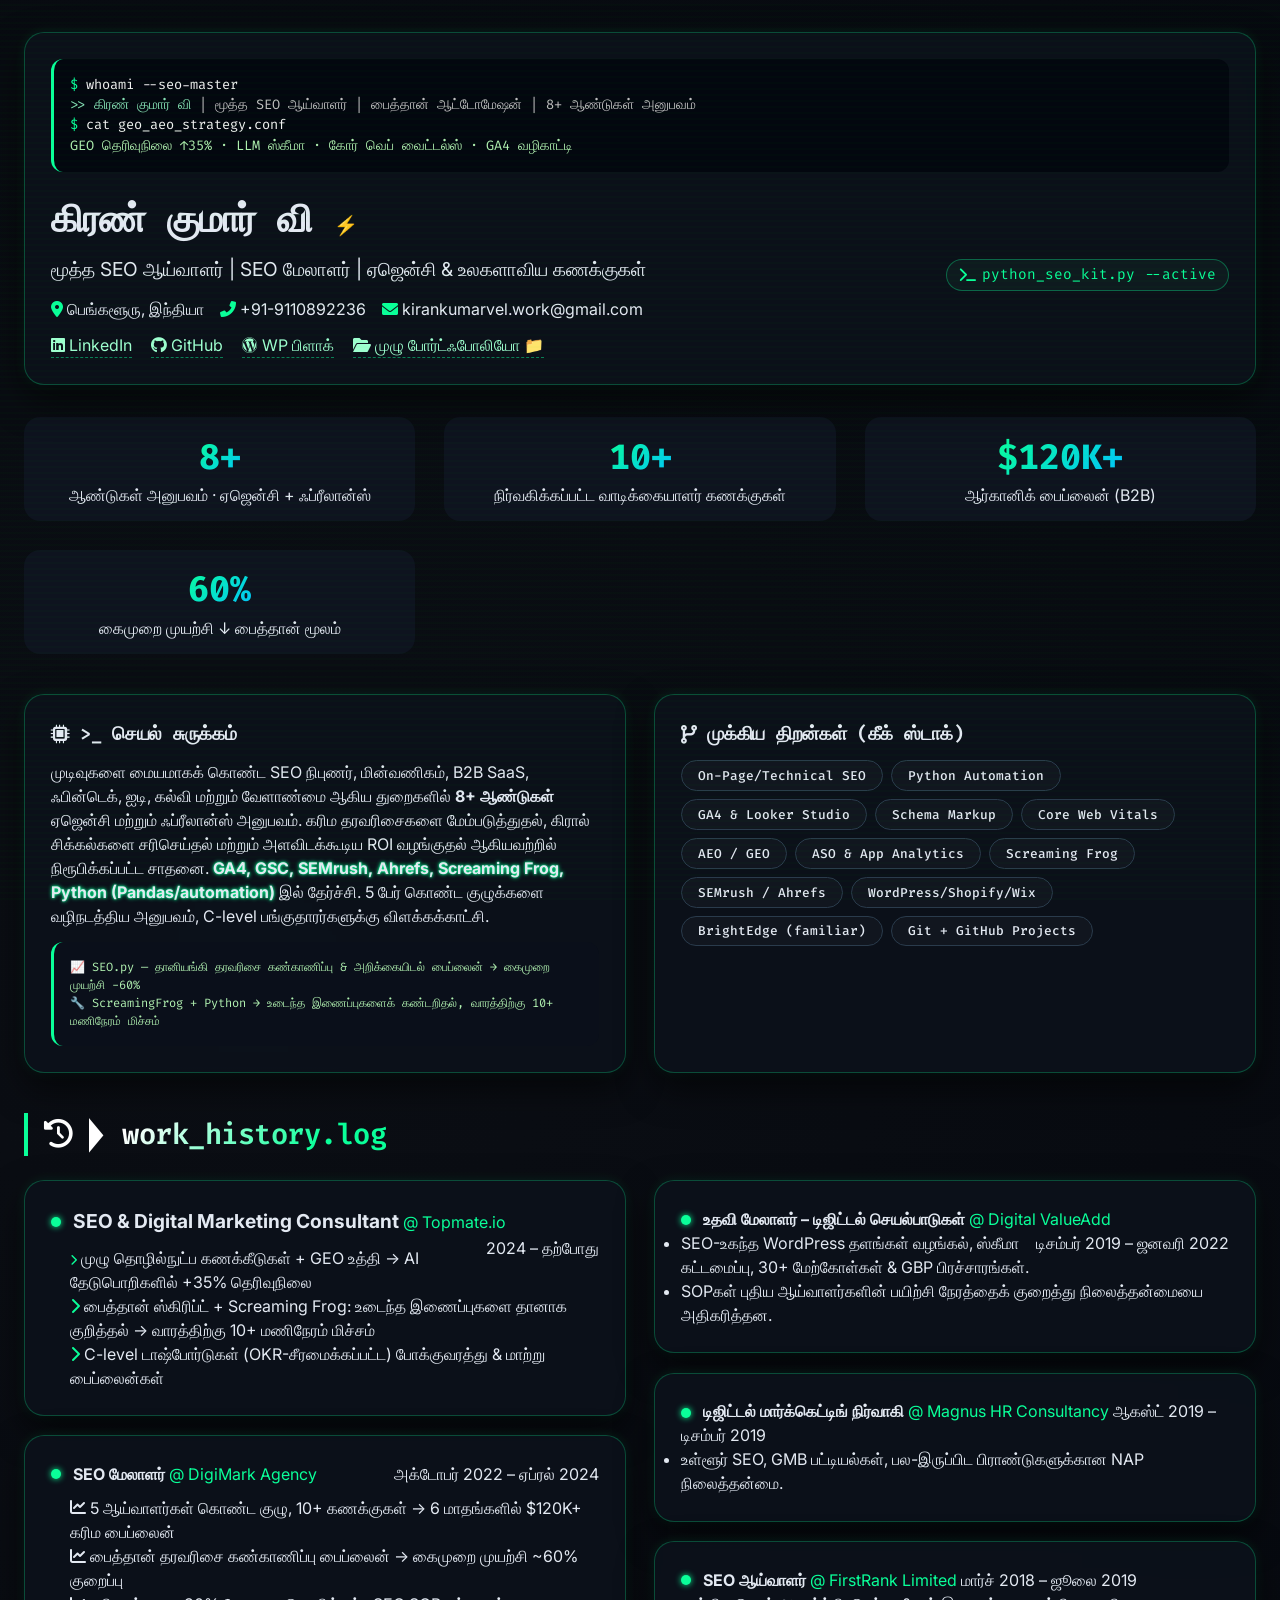
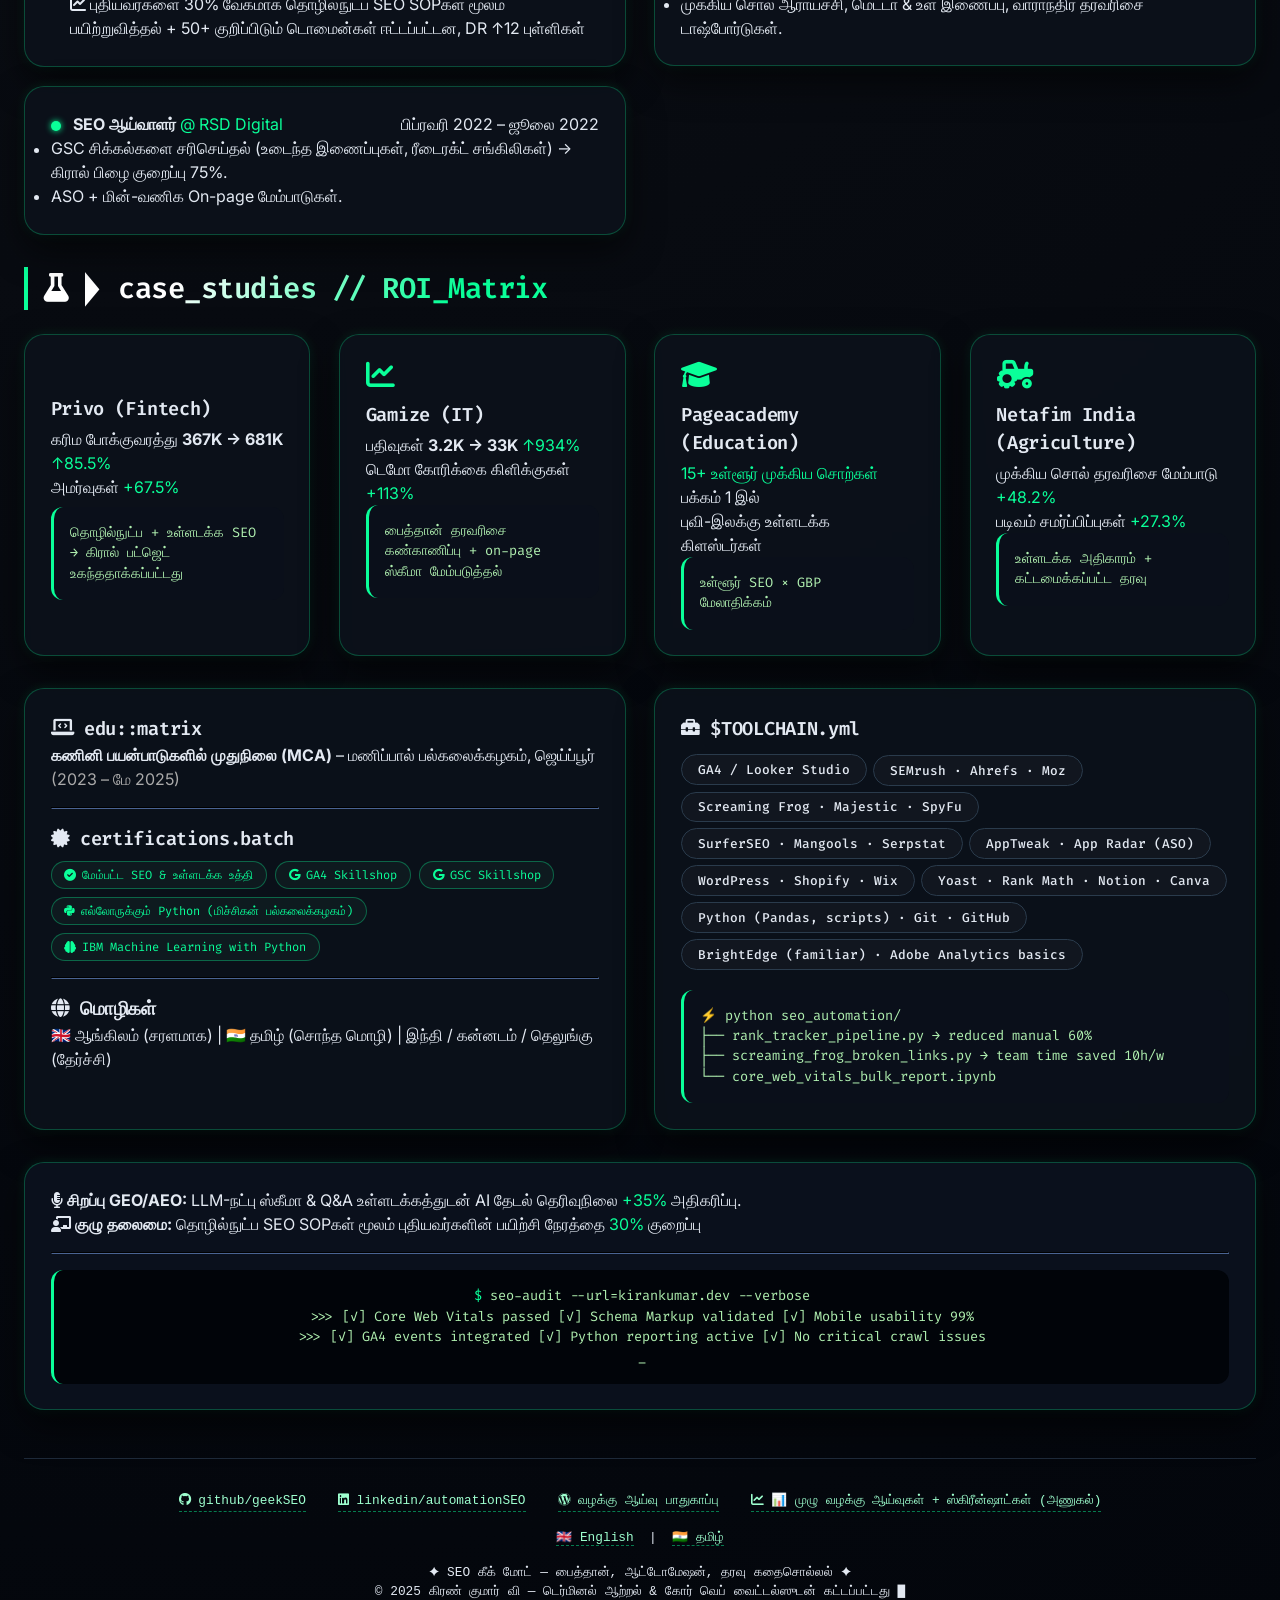
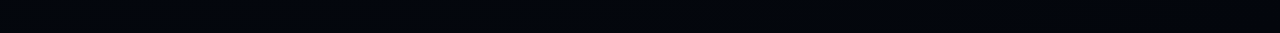
==== ta/index.html @ 219179fe "Create index.html" ====
<!DOCTYPE html>
<html lang="ta">
<head>
  <meta charset="UTF-8">
  <meta name="viewport" content="width=device-width, initial-scale=1.0, viewport-fit=cover">
  <meta name="description" content="கிரண் குமார் வி - மூத்த SEO ஆய்வாளர் & மேலாளர் | 8+ ஆண்டுகள் தொழில்நுட்ப SEO, பைத்தான் ஆட்டோமேஷன், தரவு சார்ந்த வளர்ச்சி. டெர்மினல் பாணி போர்ட்ஃபோலியோ.">
  <meta name="robots" content="index, follow">
  <meta name="keywords" content="SEO, மூத்த SEO ஆய்வாளர், பைத்தான் ஆட்டோமேஷன், GA4, தொழில்நுட்ப SEO, போர்ட்ஃபோலியோ, கிரண் குமார் வி">
  
  <title>கிரண் குமார் வி | ⚡ கீக் SEO • டெர்மினல் போர்ட்ஃபோலியோ</title>
  
  <!-- Google Fonts + Font Awesome -->
  <link href="https://fonts.googleapis.com/css2?family=Inter:opsz,wght@14..32,300;14..32,400;14..32,600;14..32,700;14..32,800&family=Fira+Code:wght@400;500;600&display=swap" rel="stylesheet">
  <link rel="stylesheet" href="https://cdnjs.cloudflare.com/ajax/libs/font-awesome/6.0.0-beta3/css/all.min.css">
  
  <!-- Hreflang links (Tamil page) -->
  <link rel="alternate" hreflang="ta" href="https://kirankumarvel.github.io/ta/" />
  <link rel="alternate" hreflang="en" href="https://kirankumarvel.github.io/" />
  <link rel="alternate" hreflang="x-default" href="https://kirankumarvel.github.io/" />
  
  <link rel="canonical" href="https://kirankumarvel.github.io/ta/">
  
  <style>
    /* === ALL YOUR ORIGINAL CSS GOES HERE – COPY EXACTLY FROM YOUR ENGLISH FILE === */
    * {
      margin: 0;
      padding: 0;
      box-sizing: border-box;
    }

    body {
      background: radial-gradient(circle at 20% 30%, #0B0E14, #03060C);
      color: #E3E9F2;
      font-family: 'Inter', 'Fira Code', monospace;
      line-height: 1.5;
      scroll-behavior: smooth;
      padding: 2rem 1.5rem;
    }

    body::before {
      content: "";
      position: fixed;
      top: 0;
      left: 0;
      width: 100%;
      height: 100%;
      pointer-events: none;
      background: repeating-linear-gradient(0deg, rgba(0, 255, 0, 0.02) 0px, rgba(0, 255, 0, 0.02) 2px, transparent 2px, transparent 6px);
      z-index: 9999;
    }

    .container {
      max-width: 1300px;
      margin: 0 auto;
      position: relative;
      z-index: 2;
    }

    h1, h2, h3, .terminal-prompt {
      font-family: 'Fira Code', 'Inter', monospace;
      font-weight: 600;
      letter-spacing: -0.3px;
    }

    h2 {
      font-size: 1.8rem;
      margin-bottom: 1.5rem;
      border-left: 4px solid #0aff99;
      padding-left: 1rem;
      display: inline-block;
      background: linear-gradient(135deg, #FFFFFF 30%, #0aff99 80%);
      background-clip: text;
      -webkit-background-clip: text;
      color: transparent;
      letter-spacing: -0.5px;
    }

    .glow-text {
      text-shadow: 0 0 4px #0aff99, 0 0 2px #0aff99;
    }

    .terminal-card {
      background: rgba(12, 18, 28, 0.85);
      backdrop-filter: blur(4px);
      border: 1px solid rgba(10, 255, 153, 0.25);
      border-radius: 20px;
      box-shadow: 0 15px 35px rgba(0,0,0,0.6), 0 0 12px rgba(10, 255, 153, 0.1);
      transition: all 0.2s ease;
      padding: 1.6rem;
    }

    .terminal-card:hover {
      border-color: #0aff99;
      box-shadow: 0 0 18px rgba(10, 255, 153, 0.3);
      transform: translateY(-2px);
    }

    .code-block {
      background: #0A0F1A;
      border-left: 3px solid #0aff99;
      font-family: 'Fira Code', monospace;
      font-size: 0.85rem;
      padding: 1rem;
      border-radius: 12px;
      color: #b0f0b0;
    }

    .badge-geek {
      background: #0e1a1f;
      color: #0aff99;
      font-family: 'Fira Code', monospace;
      font-size: 0.75rem;
      padding: 0.25rem 0.8rem;
      border-radius: 30px;
      border: 1px solid #0aff9955;
      display: inline-flex;
      align-items: center;
      gap: 6px;
    }

    .skill-tag {
      background: #11161f;
      border: 1px solid #2a3b4c;
      border-radius: 40px;
      padding: 0.3rem 1rem;
      font-size: 0.8rem;
      font-weight: 500;
      font-family: 'Fira Code', monospace;
      transition: 0.2s;
    }

    .skill-tag:hover {
      border-color: #0aff99;
      color: #0aff99;
      background: #0a1a1a;
    }

    .metric-number {
      font-size: 2.2rem;
      font-weight: 800;
      background: linear-gradient(135deg, #0aff99, #00C2FF);
      background-clip: text;
      -webkit-background-clip: text;
      color: transparent;
      font-family: 'Fira Code', monospace;
    }

    .grid-2col, .grid-stats {
      display: grid;
      grid-template-columns: repeat(auto-fit, minmax(320px, 1fr));
      gap: 1.8rem;
    }

    .grid-3col {
      display: grid;
      grid-template-columns: repeat(auto-fit, minmax(280px, 1fr));
      gap: 1.8rem;
    }

    .timeline-dot {
      display: inline-block;
      width: 10px;
      height: 10px;
      background: #0aff99;
      border-radius: 50%;
      margin-right: 12px;
      box-shadow: 0 0 6px #0aff99;
    }

    hr {
      border-color: #1f2a3e;
      margin: 1rem 0;
    }

    a {
      color: #9effcf;
      text-decoration: none;
      border-bottom: 1px dashed #0aff9977;
      transition: 0.2s;
    }

    a:hover {
      color: #0aff99;
      border-bottom-color: #0aff99;
    }

    .contact-icon {
      font-size: 1.3rem;
      margin-right: 8px;
      color: #0aff99;
    }

    footer {
      text-align: center;
      margin-top: 3rem;
      padding-top: 2rem;
      border-top: 1px solid #1e2a3a;
      font-size: 0.8rem;
      font-family: monospace;
    }

    @media (max-width: 700px) {
      body {
        padding: 1rem;
      }
      h2 {
        font-size: 1.5rem;
      }
    }

    .cursor-blink {
      animation: blink 1s step-end infinite;
    }

    @keyframes blink {
      0%, 100% { opacity: 1; }
      50% { opacity: 0; }
    }

    .seo-stat-badge {
      background: #0E131F;
      border-radius: 16px;
      padding: 0.85rem;
      text-align: center;
    }
  </style>

  <!-- Google tag (gtag.js) - same as original -->
  <script async src="https://www.googletagmanager.com/gtag/js?id=G-98NNEW3824"></script>
  <script>
    window.dataLayer = window.dataLayer || [];
    function gtag(){dataLayer.push(arguments);}
    gtag('js', new Date());
    gtag('config', 'G-98NNEW3824');
  </script>
  <!-- Google Tag Manager -->
  <script>(function(w,d,s,l,i){w[l]=w[l]||[];w[l].push({'gtm.start':
  new Date().getTime(),event:'gtm.js'});var f=d.getElementsByTagName(s)[0],
  j=d.createElement(s),dl=l!='dataLayer'?'&l='+l:'';j.async=true;j.src=
  'https://www.googletagmanager.com/gtm.js?id='+i+dl;f.parentNode.insertBefore(j,f);
  })(window,document,'script','dataLayer','GTM-PWQT5Q7J');</script>
  <!-- End Google Tag Manager -->
</head>
<body>

<!-- Google Tag Manager (noscript) -->
<noscript><iframe src="https://www.googletagmanager.com/ns.html?id=GTM-PWQT5Q7J"
height="0" width="0" style="display:none;visibility:hidden"></iframe></noscript>
<!-- End Google Tag Manager (noscript) -->

<div class="container">
  <!-- ========= HERO + TERMINAL PROMPT ========= -->
  <div class="terminal-card" style="margin-bottom: 2rem;">
    <div class="code-block" style="background: #03070f; margin-bottom: 1.2rem;">
      <span style="color:#0aff99">$</span> <span style="color:#f4f4f4">whoami --seo-master</span><br>
      <span style="color:#86e2b5">>> கிரண் குமார் வி</span> <span style="color:#c0c0c0">| மூத்த SEO ஆய்வாளர் | பைத்தான் ஆட்டோமேஷன் | 8+ ஆண்டுகள் அனுபவம்</span><br>
      <span style="color:#0aff99">$</span> <span style="color:#f4f4f4">cat geo_aeo_strategy.conf</span><br>
      <span style="color:#b0f0b0">GEO தெரிவுநிலை ↑35% · LLM ஸ்கீமா · கோர் வெப் வைட்டல்ஸ் · GA4 வழிகாட்டி</span>
    </div>
    <div style="display: flex; flex-wrap: wrap; justify-content: space-between; align-items: center;">
      <div>
        <h1 style="font-size: 2.4rem; letter-spacing: -1px;">கிரண் குமார் வி <span style="color:#0aff99; font-size: 1.2rem;">⚡</span></h1>
        <p style="font-size: 1.2rem; margin-top: 6px;">மூத்த SEO ஆய்வாளர் | SEO மேலாளர் | ஏஜென்சி & உலகளாவிய கணக்குகள்</p>
        <div style="display: flex; flex-wrap: wrap; gap: 1rem; margin-top: 0.8rem;">
          <span><i class="fas fa-map-marker-alt" style="color:#0aff99"></i> பெங்களூரு, இந்தியா</span>
          <span><i class="fas fa-phone-alt" style="color:#0aff99"></i> +91-9110892236</span>
          <span><i class="fas fa-envelope" style="color:#0aff99"></i> kirankumarvel.work@gmail.com</span>
        </div>
        <div style="margin-top: 0.8rem; display: flex; gap: 1.2rem; flex-wrap: wrap;">
          <a href="https://linkedin.com/in/kirankumarvel" target="_blank"><i class="fab fa-linkedin"></i> LinkedIn</a>
          <a href="https://github.com/Kirankumarvel" target="_blank"><i class="fab fa-github"></i> GitHub</a>
          <a href="https://kirankumarvel.wordpress.com" target="_blank"><i class="fab fa-wordpress"></i> WP பிளாக்</a>
          <a href="#" id="portfolioRequest" style="cursor: pointer;"><i class="fas fa-folder-open"></i> முழு போர்ட்ஃபோலியோ 📁</a>
        </div>
      </div>
      <div class="badge-geek" style="font-size: 0.9rem;"><i class="fas fa-terminal"></i> python_seo_kit.py --active</div>
    </div>
  </div>

  <!-- ========= GEEK STATS ROW ========= -->
  <div class="grid-stats" style="margin-bottom: 2.5rem;">
    <div class="seo-stat-badge"><span class="metric-number">8+</span> <br>ஆண்டுகள் அனுபவம் · ஏஜென்சி + ஃப்ரீலான்ஸ்</div>
    <div class="seo-stat-badge"><span class="metric-number">10+</span> <br>நிர்வகிக்கப்பட்ட வாடிக்கையாளர் கணக்குகள்</div>
    <div class="seo-stat-badge"><span class="metric-number">$120K+</span> <br>ஆர்கானிக் பைப்லைன் (B2B)</div>
    <div class="seo-stat-badge"><span class="metric-number">60%</span> <br>கைமுறை முயற்சி ↓ பைத்தான் மூலம்</div>
  </div>

  <!-- SUMMARY + CORE SKILLS -->
  <div class="grid-2col" style="margin-bottom: 2.5rem;">
    <div class="terminal-card">
      <h3><i class="fas fa-microchip"></i> >_ செயல் சுருக்கம்</h3>
      <p style="margin-top: 12px;">முடிவுகளை மையமாகக் கொண்ட SEO நிபுணர், மின்வணிகம், B2B SaaS, ஃபின்டெக், ஐடி, கல்வி மற்றும் வேளாண்மை ஆகிய துறைகளில் <strong>8+ ஆண்டுகள்</strong> ஏஜென்சி மற்றும் ஃப்ரீலான்ஸ் அனுபவம். கரிம தரவரிசைகளை மேம்படுத்துதல், கிரால் சிக்கல்களை சரிசெய்தல் மற்றும் அளவிடக்கூடிய ROI வழங்குதல் ஆகியவற்றில் நிரூபிக்கப்பட்ட சாதனை. <strong class="glow-text">GA4, GSC, SEMrush, Ahrefs, Screaming Frog, Python (Pandas/automation)</strong> இல் தேர்ச்சி. 5 பேர் கொண்ட குழுக்களை வழிநடத்திய அனுபவம், C-level பங்குதாரர்களுக்கு விளக்கக்காட்சி.</p>
      <div class="code-block" style="margin-top: 14px; font-size: 0.75rem;">
        📈 SEO.py — தானியங்கி தரவரிசை கண்காணிப்பு & அறிக்கையிடல் பைப்லைன் → கைமுறை முயற்சி -60% <br>
        🔧 ScreamingFrog + Python → உடைந்த இணைப்புகளைக் கண்டறிதல், வாரத்திற்கு 10+ மணிநேரம் மிச்சம்
      </div>
    </div>
    <div class="terminal-card">
      <h3><i class="fas fa-code-branch"></i> முக்கிய திறன்கள் (கீக் ஸ்டாக்)</h3>
      <div style="display: flex; flex-wrap: wrap; gap: 8px; margin-top: 12px;">
        <span class="skill-tag">On-Page/Technical SEO</span>
        <span class="skill-tag">Python Automation</span>
        <span class="skill-tag">GA4 & Looker Studio</span>
        <span class="skill-tag">Schema Markup</span>
        <span class="skill-tag">Core Web Vitals</span>
        <span class="skill-tag">AEO / GEO</span>
        <span class="skill-tag">ASO & App Analytics</span>
        <span class="skill-tag">Screaming Frog</span>
        <span class="skill-tag">SEMrush / Ahrefs</span>
        <span class="skill-tag">WordPress/Shopify/Wix</span>
        <span class="skill-tag">BrightEdge (familiar)</span>
        <span class="skill-tag">Git + GitHub Projects</span>
      </div>
    </div>
  </div>

  <!-- EXPERIENCE : TERMINAL LOG STYLE -->
  <h2><i class="fas fa-history"></i>  work_history.log</h2>
  <div class="grid-2col" style="margin-bottom: 2rem;">
    <div>
      <div class="terminal-card" style="margin-bottom: 1.2rem;">
        <div><span class="timeline-dot"></span><strong style="font-size: 1.2rem;">SEO & Digital Marketing Consultant</strong> <span style="color:#0aff99;">@ Topmate.io</span> <span style="float: right;">2024 – தற்போது</span></div>
        <ul style="margin-top: 10px; margin-left: 1.2rem; list-style-type: none;">
          <li><i class="fas fa-chevron-right" style="color:#0aff99; font-size: 0.7rem;"></i> முழு தொழில்நுட்ப கணக்கீடுகள் + GEO உத்தி → AI தேடுபொறிகளில் +35% தெரிவுநிலை</li>
          <li><i class="fas fa-chevron-right" style="color:#0aff99;"></i> பைத்தான் ஸ்கிரிப்ட் + Screaming Frog: உடைந்த இணைப்புகளை தானாக குறித்தல் → வாரத்திற்கு 10+ மணிநேரம் மிச்சம்</li>
          <li><i class="fas fa-chevron-right" style="color:#0aff99;"></i> C-level டாஷ்போர்டுகள் (OKR-சீரமைக்கப்பட்ட) போக்குவரத்து & மாற்று பைப்லைன்கள்</li>
        </ul>
      </div>
      <div class="terminal-card" style="margin-bottom: 1.2rem;">
        <div><span class="timeline-dot"></span><strong>SEO மேலாளர்</strong> <span style="color:#0aff99;">@ DigiMark Agency</span> <span style="float: right;">அக்டோபர் 2022 – ஏப்ரல் 2024</span></div>
        <ul style="margin-top: 10px; margin-left: 1.2rem; list-style: none;">
          <li><i class="fas fa-chart-line"></i> 5 ஆய்வாளர்கள் கொண்ட குழு, 10+ கணக்குகள் → 6 மாதங்களில் $120K+ கரிம பைப்லைன்</li>
          <li><i class="fas fa-chart-line"></i> பைத்தான் தரவரிசை கண்காணிப்பு பைப்லைன் → கைமுறை முயற்சி ~60% குறைப்பு</li>
          <li><i class="fas fa-chart-line"></i> புதியவர்களை 30% வேகமாக தொழில்நுட்ப SEO SOPகள் மூலம் பயிற்றுவித்தல் + 50+ குறிப்பிடும் டொமைன்கள் ஈட்டப்பட்டன, DR ↑12 புள்ளிகள்</li>
        </ul>
      </div>
      <div class="terminal-card">
        <div><span class="timeline-dot"></span><strong>SEO ஆய்வாளர்</strong> <span style="color:#0aff99;">@ RSD Digital</span> <span style="float: right;">பிப்ரவரி 2022 – ஜூலை 2022</span></div>
        <ul><li>GSC சிக்கல்களை சரிசெய்தல் (உடைந்த இணைப்புகள், ரீடைரக்ட் சங்கிலிகள்) → கிரால் பிழை குறைப்பு 75%.</li><li>ASO + மின்-வணிக On-page மேம்பாடுகள்.</li></ul>
      </div>
    </div>
    <div>
      <div class="terminal-card" style="margin-bottom: 1.2rem;">
        <div><span class="timeline-dot"></span><strong>உதவி மேலாளர் – டிஜிட்டல் செயல்பாடுகள்</strong> <span style="color:#0aff99;">@ Digital ValueAdd</span> <span style="float: right;">டிசம்பர் 2019 – ஜனவரி 2022</span></div>
        <ul><li>SEO-உகந்த WordPress தளங்கள் வழங்கல், ஸ்கீமா கட்டமைப்பு, 30+ மேற்கோள்கள் & GBP பிரச்சாரங்கள்.</li><li>SOPகள் புதிய ஆய்வாளர்களின் பயிற்சி நேரத்தைக் குறைத்து நிலைத்தன்மையை அதிகரித்தன.</li></ul>
      </div>
      <div class="terminal-card" style="margin-bottom: 1.2rem;">
        <div><span class="timeline-dot"></span><strong>டிஜிட்டல் மார்க்கெட்டிங் நிர்வாகி</strong> <span style="color:#0aff99;">@ Magnus HR Consultancy</span> <span>ஆகஸ்ட் 2019 – டிசம்பர் 2019</span></div>
        <ul><li>உள்ளூர் SEO, GMB பட்டியல்கள், பல-இருப்பிட பிராண்டுகளுக்கான NAP நிலைத்தன்மை.</li></ul>
      </div>
      <div class="terminal-card">
        <div><span class="timeline-dot"></span><strong>SEO ஆய்வாளர்</strong> <span style="color:#0aff99;">@ FirstRank Limited</span> <span>மார்ச் 2018 – ஜூலை 2019</span></div>
        <ul><li>முக்கிய சொல் ஆராய்ச்சி, மெட்டா & உள் இணைப்பு, வாராந்திர தரவரிசை டாஷ்போர்டுகள்.</li></ul>
      </div>
    </div>
  </div>

  <!-- CASE STUDIES — GEEKY + STATS INTENSIVE -->
  <h2><i class="fas fa-flask"></i>  case_studies // ROI_Matrix</h2>
  <div class="grid-3col" style="margin-bottom: 2rem;">
    <div class="terminal-card">
      <i class="fas fa-chart-simple" style="color:#0aff99; font-size: 1.8rem;"></i>
      <h3 style="margin: 10px 0 4px;">Privo (Fintech)</h3>
      <p>கரிம போக்குவரத்து <strong>367K → 681K</strong> <span style="color:#0aff99;">↑85.5%</span><br>அமர்வுகள் <span style="color:#0aff99;">+67.5%</span></p>
      <div class="code-block" style="margin-top: 8px;">தொழில்நுட்ப + உள்ளடக்க SEO → கிரால் பட்ஜெட் உகந்ததாக்கப்பட்டது</div>
    </div>
    <div class="terminal-card">
      <i class="fas fa-chart-line" style="color:#0aff99; font-size: 1.8rem;"></i>
      <h3 style="margin: 10px 0 4px;">Gamize (IT)</h3>
      <p>பதிவுகள் <strong>3.2K → 33K</strong> <span style="color:#0aff99;">↑934%</span><br>டெமோ கோரிக்கை கிளிக்குகள் <span style="color:#0aff99;">+113%</span></p>
      <div class="code-block">பைத்தான் தரவரிசை கண்காணிப்பு + on-page ஸ்கீமா மேம்படுத்தல்</div>
    </div>
    <div class="terminal-card">
      <i class="fas fa-graduation-cap" style="color:#0aff99; font-size: 1.8rem;"></i>
      <h3 style="margin: 10px 0 4px;">Pageacademy (Education)</h3>
      <p><span style="color:#0aff99;">15+ உள்ளூர் முக்கிய சொற்கள்</span> பக்கம் 1 இல்<br>புவி-இலக்கு உள்ளடக்க கிளஸ்டர்கள்</p>
      <div class="code-block">உள்ளூர் SEO × GBP மேலாதிக்கம்</div>
    </div>
    <div class="terminal-card">
      <i class="fas fa-tractor" style="color:#0aff99; font-size: 1.8rem;"></i>
      <h3 style="margin: 10px 0 4px;">Netafim India (Agriculture)</h3>
      <p>முக்கிய சொல் தரவரிசை மேம்பாடு <span style="color:#0aff99;">+48.2%</span><br>படிவம் சமர்ப்பிப்புகள் <span style="color:#0aff99;">+27.3%</span></p>
      <div class="code-block">உள்ளடக்க அதிகாரம் + கட்டமைக்கப்பட்ட தரவு</div>
    </div>
  </div>

  <!-- EDUCATION + CERTIFICATIONS + TOOLS (split) -->
  <div class="grid-2col" style="margin-bottom: 2rem;">
    <div class="terminal-card">
      <h3><i class="fas fa-laptop-code"></i> edu::matrix</h3>
      <p><strong>கணினி பயன்பாடுகளில் முதுநிலை (MCA)</strong> – மணிப்பால் பல்கலைக்கழகம், ஜெய்ப்பூர் <span style="color:#aaa;">(2023 – மே 2025)</span></p>
      <hr>
      <h3><i class="fas fa-certificate"></i> certifications.batch</h3>
      <div style="display: flex; flex-wrap: wrap; gap: 8px; margin-top: 8px;">
        <span class="badge-geek"><i class="fas fa-check-circle"></i> மேம்பட்ட SEO & உள்ளடக்க உத்தி</span>
        <span class="badge-geek"><i class="fab fa-google"></i> GA4 Skillshop</span>
        <span class="badge-geek"><i class="fab fa-google"></i> GSC Skillshop</span>
        <span class="badge-geek"><i class="fab fa-python"></i> எல்லோருக்கும் Python (மிச்சிகன் பல்கலைக்கழகம்)</span>
        <span class="badge-geek"><i class="fas fa-brain"></i> IBM Machine Learning with Python</span>
      </div>
      <hr>
      <h3><i class="fas fa-globe"></i> மொழிகள்</h3>
      <p>🇬🇧 ஆங்கிலம் (சரளமாக) | 🇮🇳 தமிழ் (சொந்த மொழி) | இந்தி / கன்னடம் / தெலுங்கு (தேர்ச்சி)</p>
    </div>
    <div class="terminal-card">
      <h3><i class="fas fa-toolbox"></i> $TOOLCHAIN.yml</h3>
      <div style="display: flex; flex-wrap: wrap; gap: 6px; margin-top: 12px;">
        <span class="skill-tag">GA4 / Looker Studio</span><span class="skill-tag">SEMrush · Ahrefs · Moz</span>
        <span class="skill-tag">Screaming Frog · Majestic · SpyFu</span><span class="skill-tag">SurferSEO · Mangools · Serpstat</span>
        <span class="skill-tag">AppTweak · App Radar (ASO)</span><span class="skill-tag">WordPress · Shopify · Wix</span>
        <span class="skill-tag">Yoast · Rank Math · Notion · Canva</span>
        <span class="skill-tag">Python (Pandas, scripts) · Git · GitHub</span>
        <span class="skill-tag">BrightEdge (familiar) · Adobe Analytics basics</span>
      </div>
      <div class="code-block" style="margin-top: 20px;">
        ⚡ python seo_automation/<br>
        ├── rank_tracker_pipeline.py → reduced manual 60%<br>
        ├── screaming_frog_broken_links.py → team time saved 10h/w<br>
        └── core_web_vitals_bulk_report.ipynb
      </div>
    </div>
  </div>

  <!-- ACHIEVEMENT + TERMINAL EXTRA -->
  <div class="terminal-card" style="background: #0a101c; text-align: center;">
    <div style="display: flex; flex-wrap: wrap; justify-content: space-between; align-items: center;">
      <div><i class="fas fa-microphone-alt"></i> <strong>சிறப்பு GEO/AEO:</strong> LLM-நட்பு ஸ்கீமா & Q&A உள்ளடக்கத்துடன் AI தேடல் தெரிவுநிலை <span style="color:#0aff99;">+35%</span> அதிகரிப்பு.</div>
      <div><i class="fas fa-chalkboard-user"></i> <strong>குழு தலைமை:</strong> தொழில்நுட்ப SEO SOPகள் மூலம் புதியவர்களின் பயிற்சி நேரத்தை <span style="color:#0aff99;">30%</span> குறைப்பு</div>
    </div>
    <hr style="margin: 16px 0;">
    <div class="code-block" style="background: #010409;">
      <span style="color:#0aff99;">$</span> seo-audit --url=kirankumar.dev --verbose<br>
      >>> [✓] Core Web Vitals passed   [✓] Schema Markup validated   [✓] Mobile usability 99%<br>
      >>> [✓] GA4 events integrated    [✓] Python reporting active   [✓] No critical crawl issues<br>
      <span class="cursor-blink">_</span>
    </div>
  </div>

  <!-- extra contact & full portfolio link + LANGUAGE SWITCHER -->
  <footer>
    <div style="display: flex; justify-content: center; gap: 2rem; flex-wrap: wrap; margin-bottom: 1rem;">
      <a href="https://github.com/Kirankumarvel" target="_blank"><i class="fab fa-github"></i> github/geekSEO</a>
      <a href="https://linkedin.com/in/kirankumarvel" target="_blank"><i class="fab fa-linkedin"></i> linkedin/automationSEO</a>
      <a href="https://kirankumarvel.wordpress.com" target="_blank"><i class="fab fa-wordpress"></i> வழக்கு ஆய்வு பாதுகாப்பு</a>
      <a href="#" id="fullPortfolioBtn"><i class="fas fa-chart-line"></i> 📊 முழு வழக்கு ஆய்வுகள் + ஸ்கிரீன்ஷாட்கள் (அணுகல்)</a>
    </div>
    <!-- Language Switcher -->
    <div style="margin: 1rem 0;">
      <a href="/" hreflang="en">🇬🇧 English</a> &nbsp;|&nbsp;
      <a href="/ta/" hreflang="ta">🇮🇳 தமிழ்</a>
    </div>
    <p>✦ SEO கீக் மோட் — பைத்தான், ஆட்டோமேஷன், தரவு கதைசொல்லல் ✦ <br> © 2025 கிரண் குமார் வி — டெர்மினல் ஆற்றல் & கோர் வெப் வைட்டல்ஸுடன் கட்டப்பட்டது █</p>
  </footer>
</div>

<script>
  // interactive portfolio request simulation
  const portfolioTrigger = document.getElementById('portfolioRequest');
  const fullPortBtn = document.getElementById('fullPortfolioBtn');
  const showAccessMsg = () => {
    alert("🔐 முழு போர்ட்ஃபோலியோ (வழக்கு ஆய்வுகள் + ஸ்கிரீன்ஷாட்கள்) கோரிக்கையின் பேரில் கிடைக்கும்.\n📧 தயவுசெய்து மின்னஞ்சல் செய்யவும்: kirankumarvel.work@gmail.com அல்லது உடனடி அணுகலுக்கு LinkedIn இல் இணைக்கவும்.\n\nகீக் புள்ளிவிவரங்கள்: பைத்தான் மூலம் தயாரிக்கப்பட்ட அறிக்கைகள், ROI உடன் உண்மையான வழக்கு ஆய்வுகள்.");
  };
  if(portfolioTrigger) portfolioTrigger.addEventListener('click', showAccessMsg);
  if(fullPortBtn) fullPortBtn.addEventListener('click', showAccessMsg);
</script>

</body>
</html>
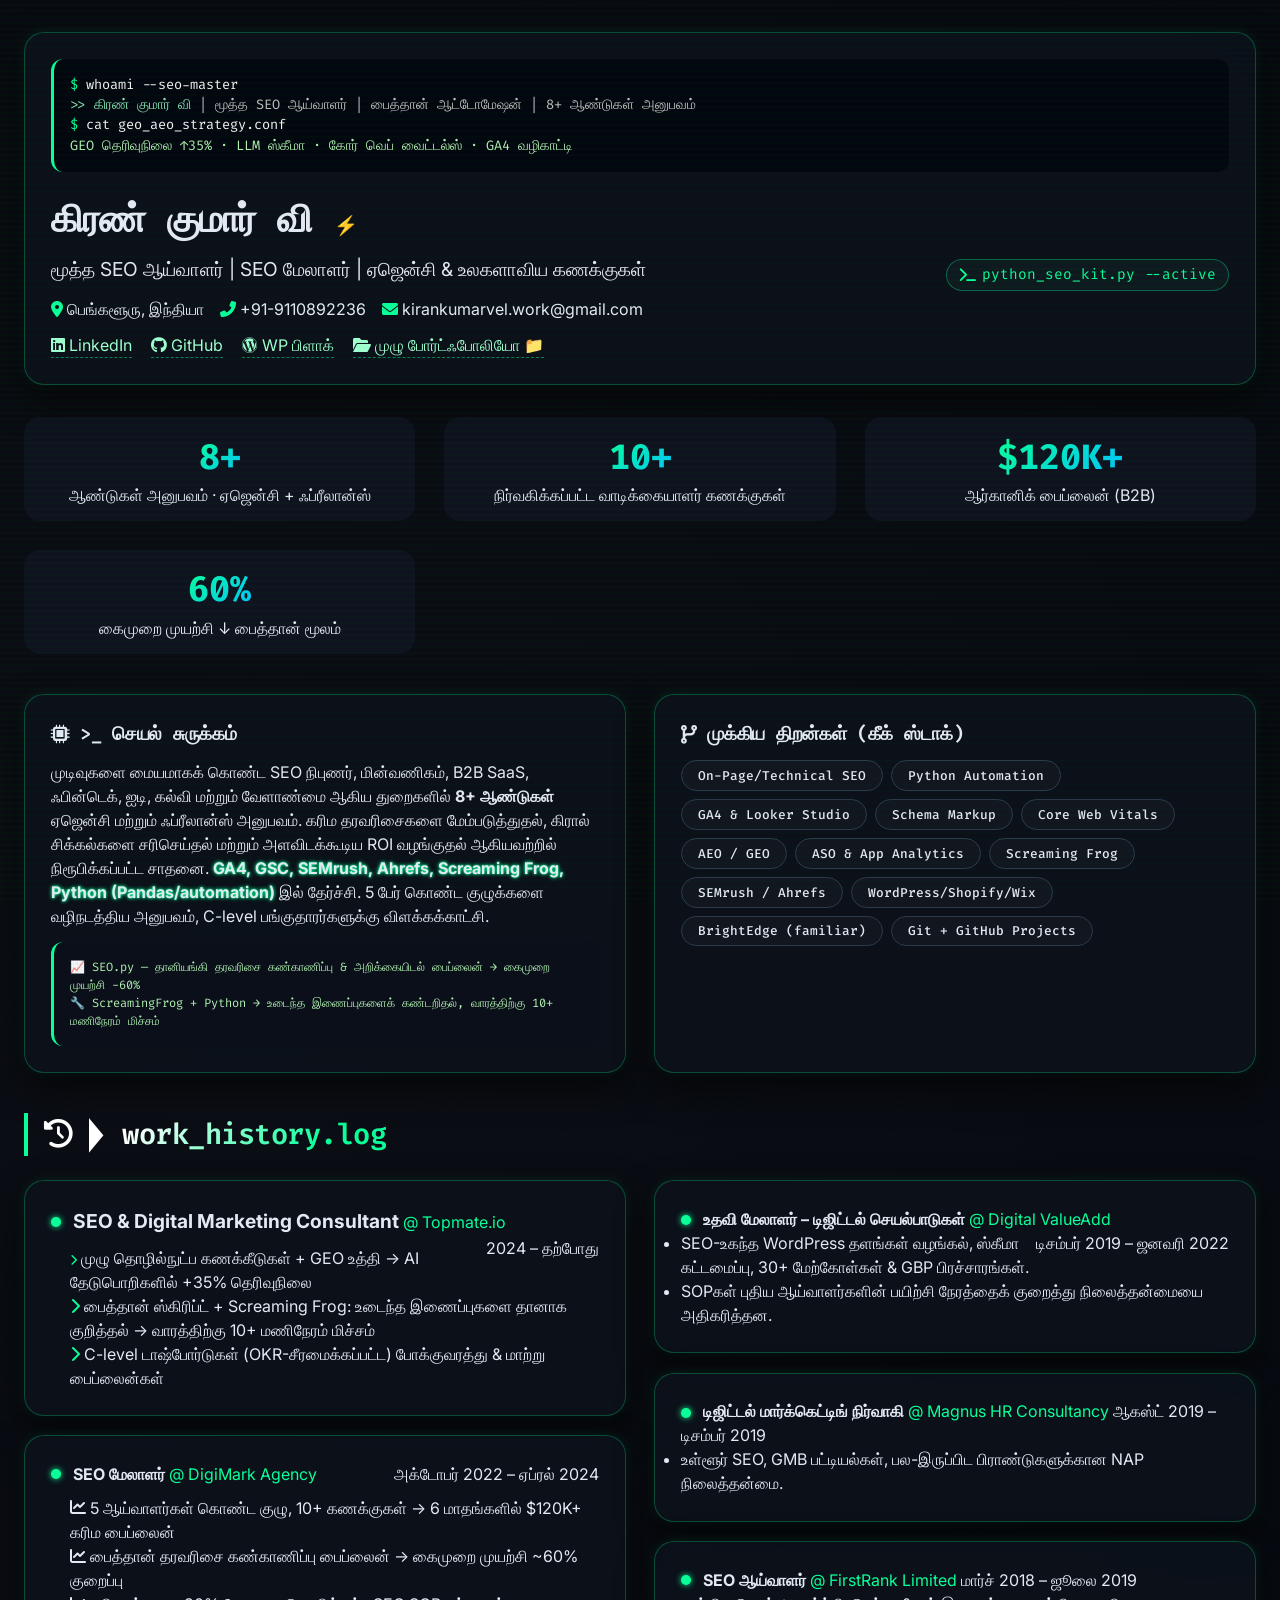
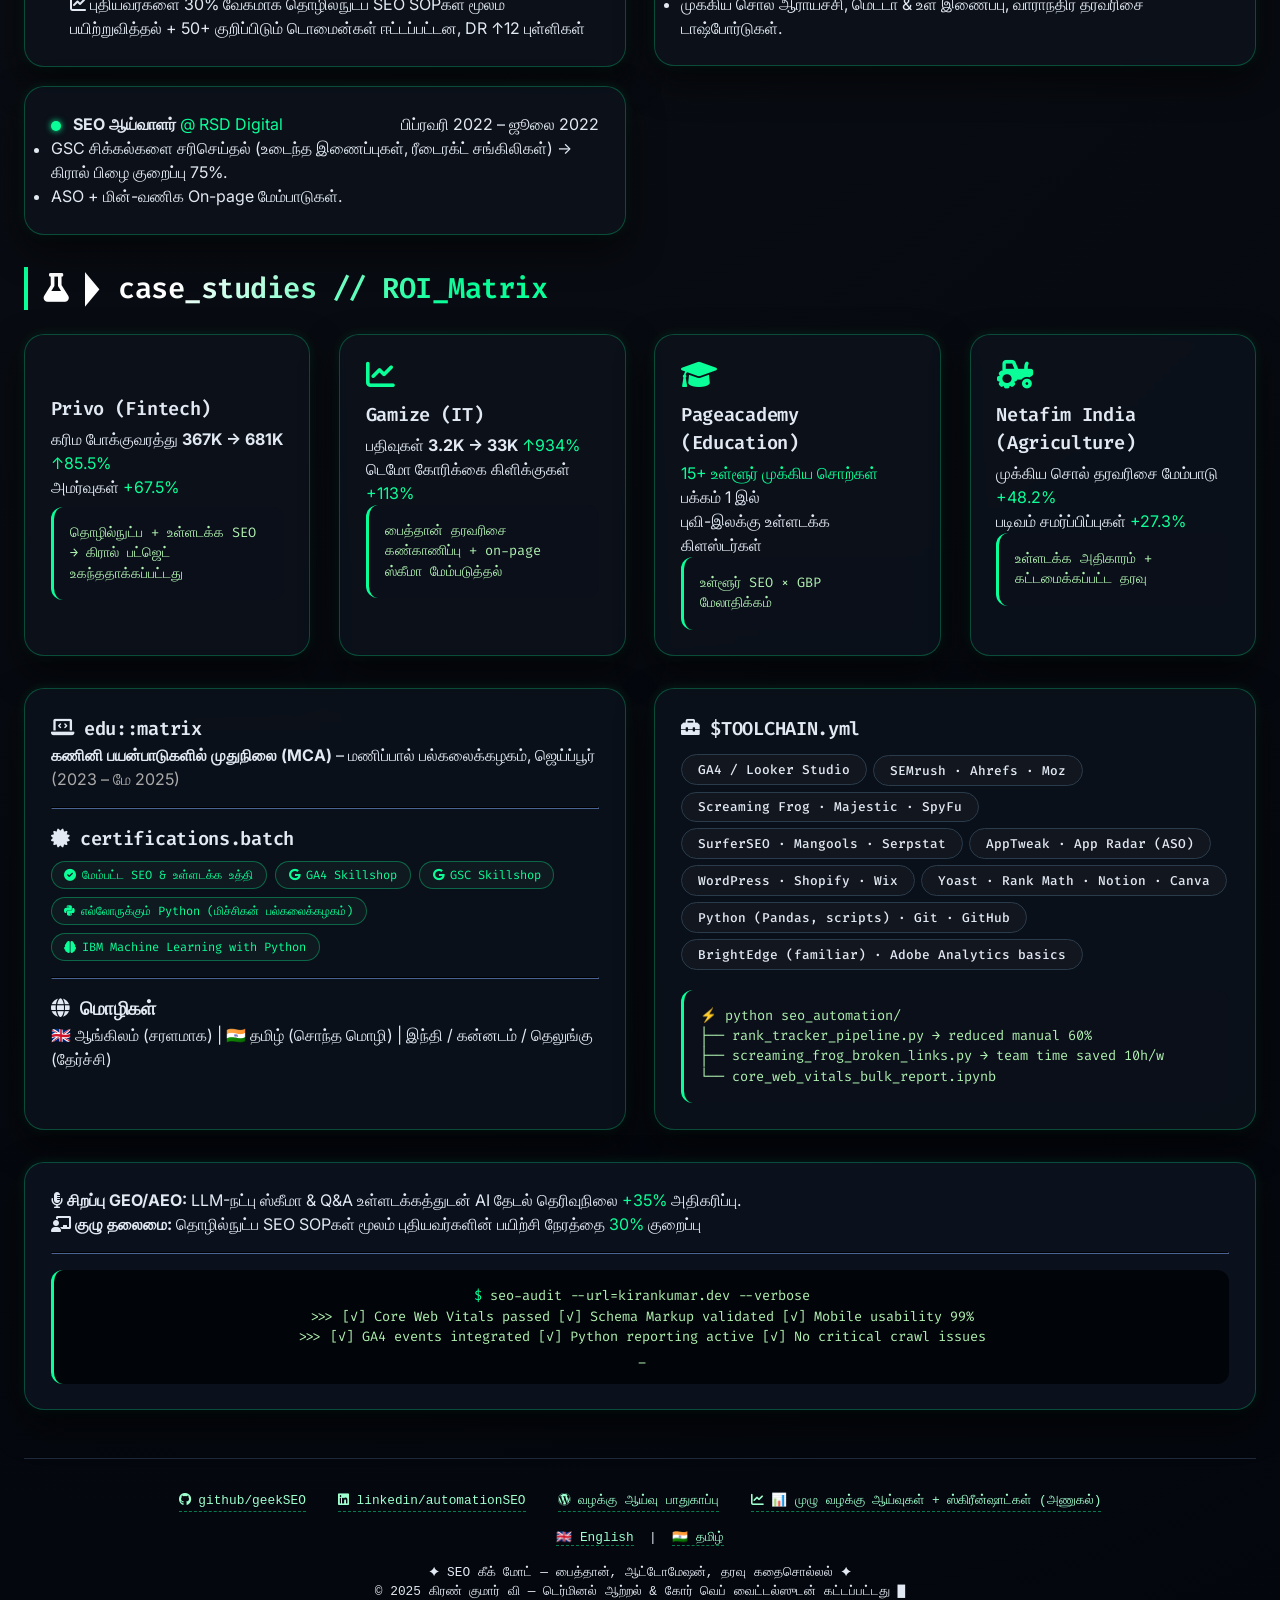
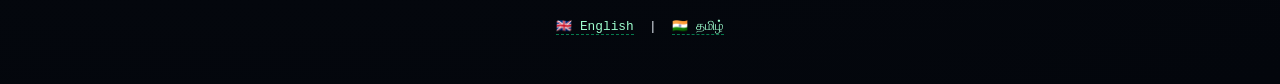
==== commit a1685dd0: "Add footer language links in index.html" ====
--- a/ta/index.html
+++ b/ta/index.html
@@ -450,6 +450,10 @@
       <a href="/ta/" hreflang="ta">🇮🇳 தமிழ்</a>
     </div>
     <p>✦ SEO கீக் மோட் — பைத்தான், ஆட்டோமேஷன், தரவு கதைசொல்லல் ✦ <br> © 2025 கிரண் குமார் வி — டெர்மினல் ஆற்றல் & கோர் வெப் வைட்டல்ஸுடன் கட்டப்பட்டது █</p>
+    <div style="margin: 1rem 0;">
+  <a href="/" hreflang="en">🇬🇧 English</a> &nbsp;|&nbsp;
+  <a href="/ta/" hreflang="ta">🇮🇳 தமிழ்</a>
+</div>
   </footer>
 </div>
 
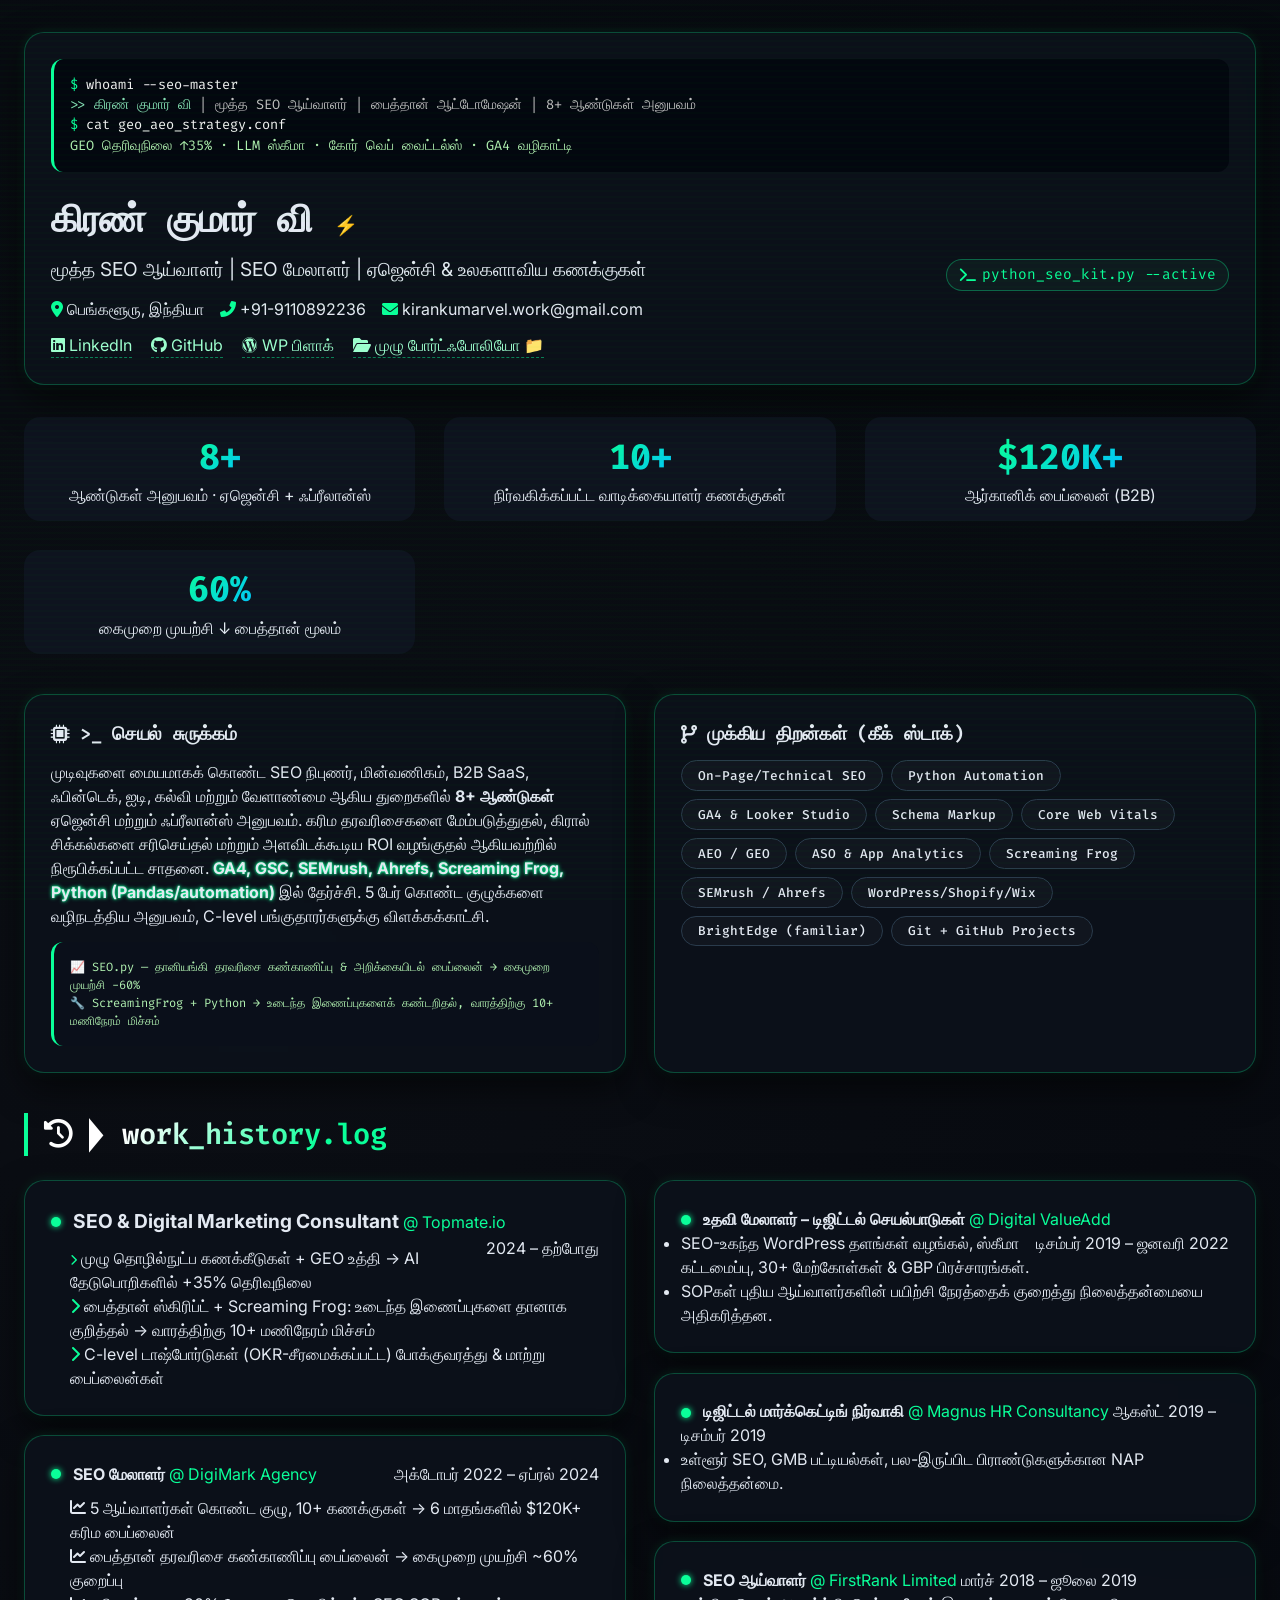
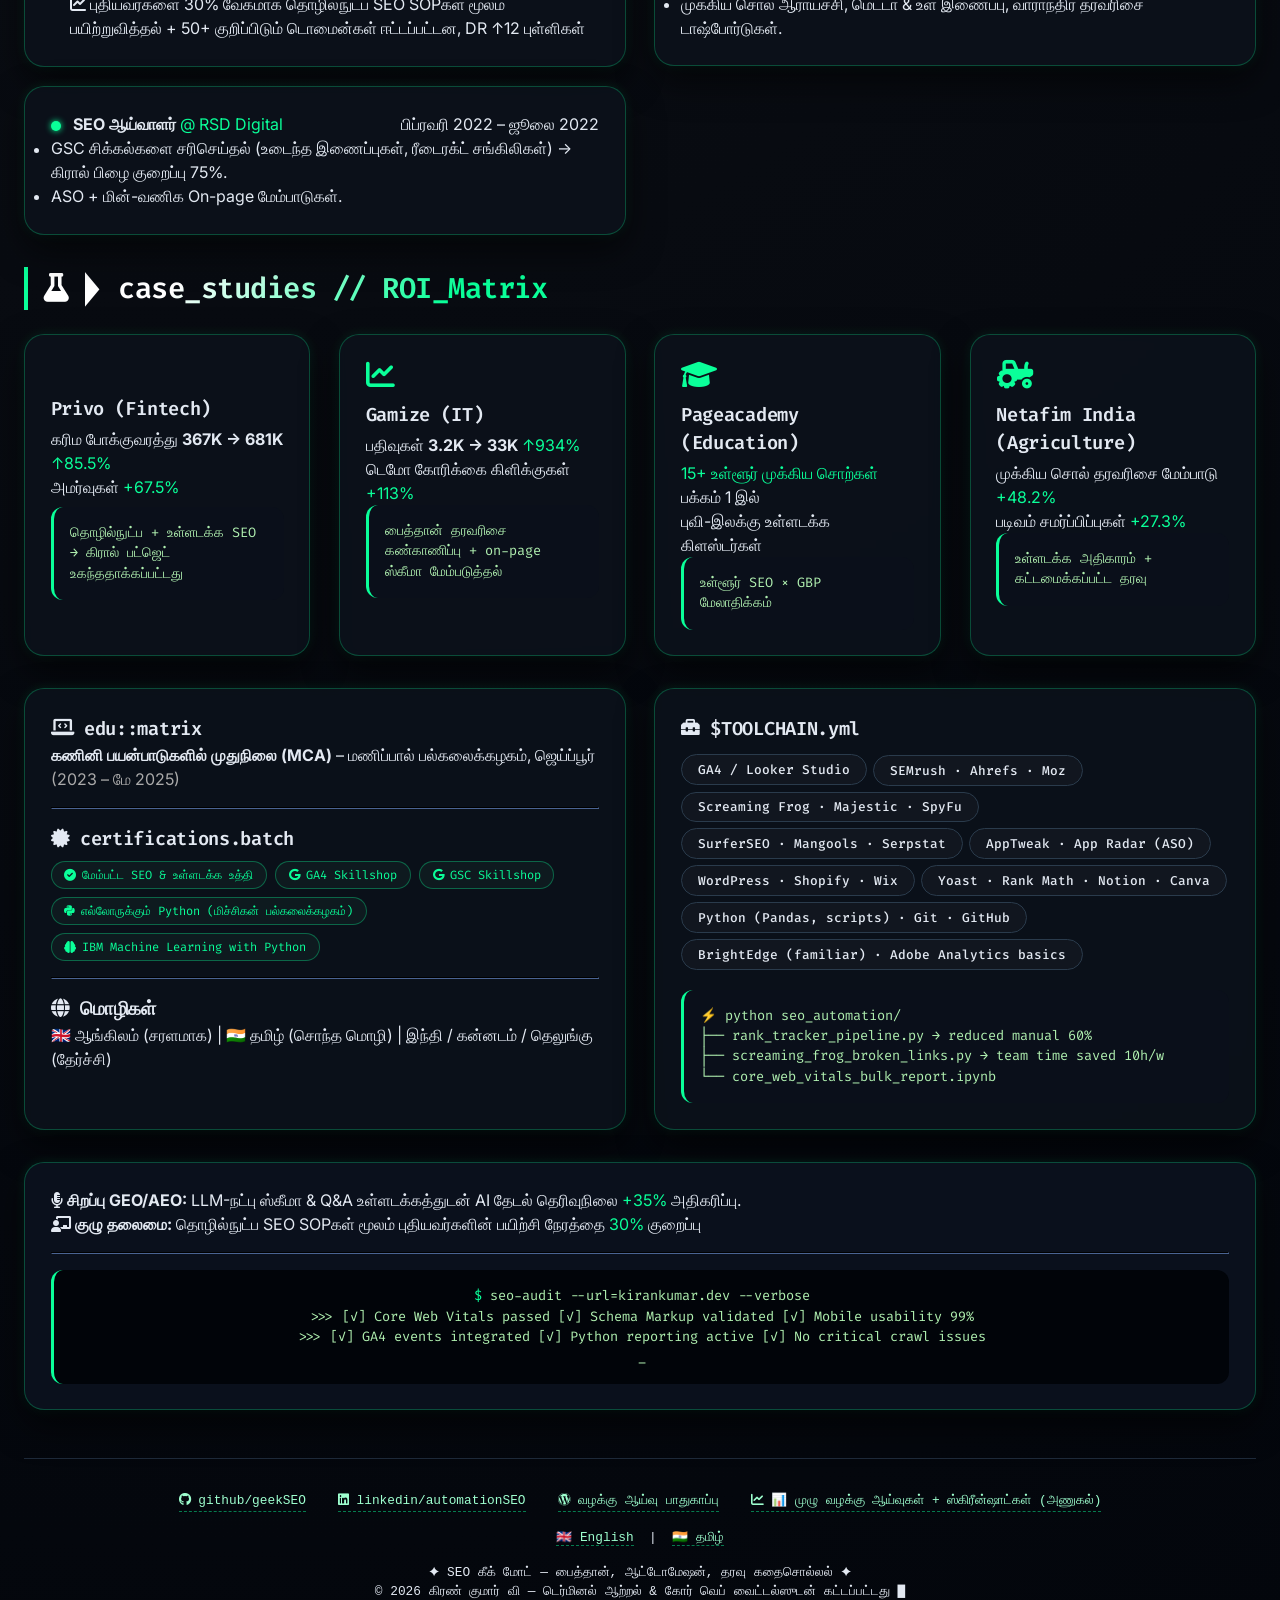
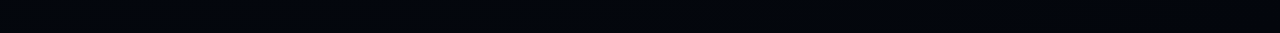
==== commit 3ab380ec: "Update index.html" ====
--- a/ta/index.html
+++ b/ta/index.html
@@ -449,11 +449,8 @@
       <a href="/" hreflang="en">🇬🇧 English</a> &nbsp;|&nbsp;
       <a href="/ta/" hreflang="ta">🇮🇳 தமிழ்</a>
     </div>
-    <p>✦ SEO கீக் மோட் — பைத்தான், ஆட்டோமேஷன், தரவு கதைசொல்லல் ✦ <br> © 2025 கிரண் குமார் வி — டெர்மினல் ஆற்றல் & கோர் வெப் வைட்டல்ஸுடன் கட்டப்பட்டது █</p>
-    <div style="margin: 1rem 0;">
-  <a href="/" hreflang="en">🇬🇧 English</a> &nbsp;|&nbsp;
-  <a href="/ta/" hreflang="ta">🇮🇳 தமிழ்</a>
-</div>
+    <p>✦ SEO கீக் மோட் — பைத்தான், ஆட்டோமேஷன், தரவு கதைசொல்லல் ✦ <br> © 2026 கிரண் குமார் வி — டெர்மினல் ஆற்றல் & கோர் வெப் வைட்டல்ஸுடன் கட்டப்பட்டது █</p>
+    
   </footer>
 </div>
 
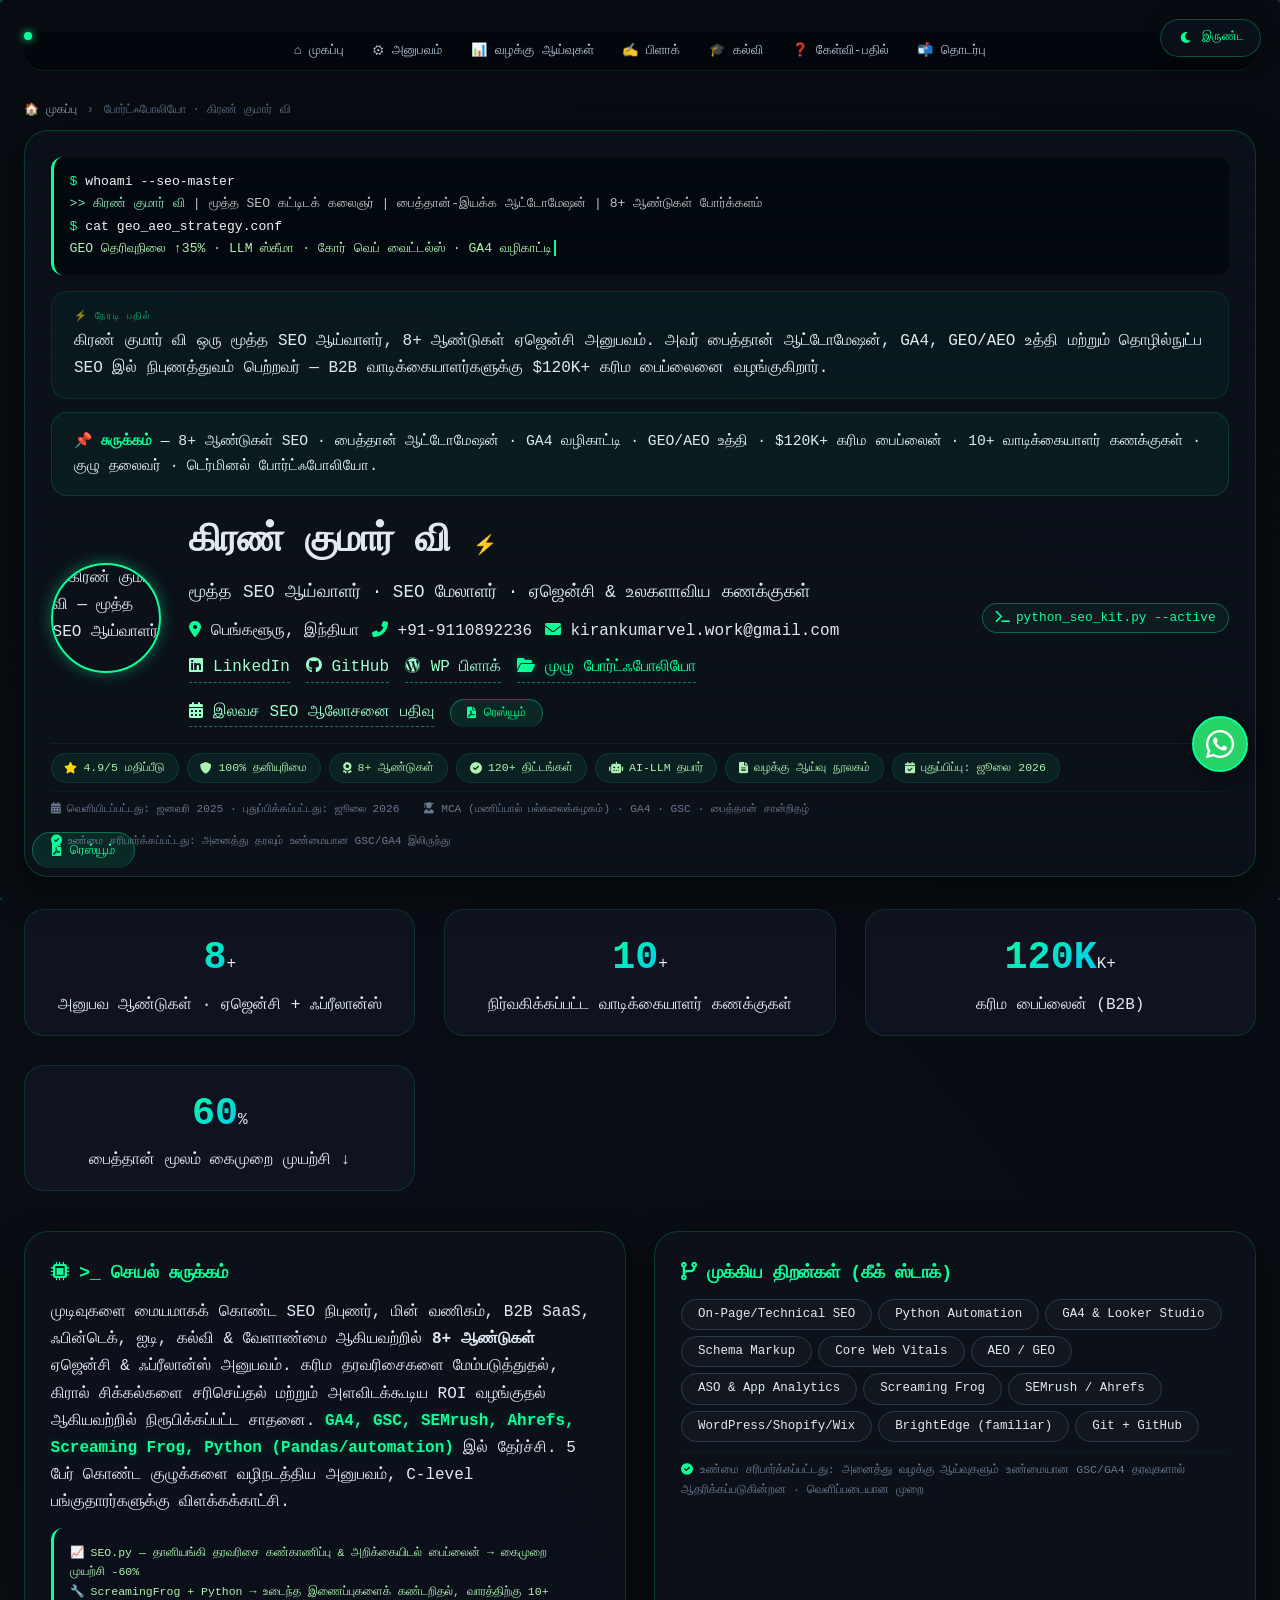
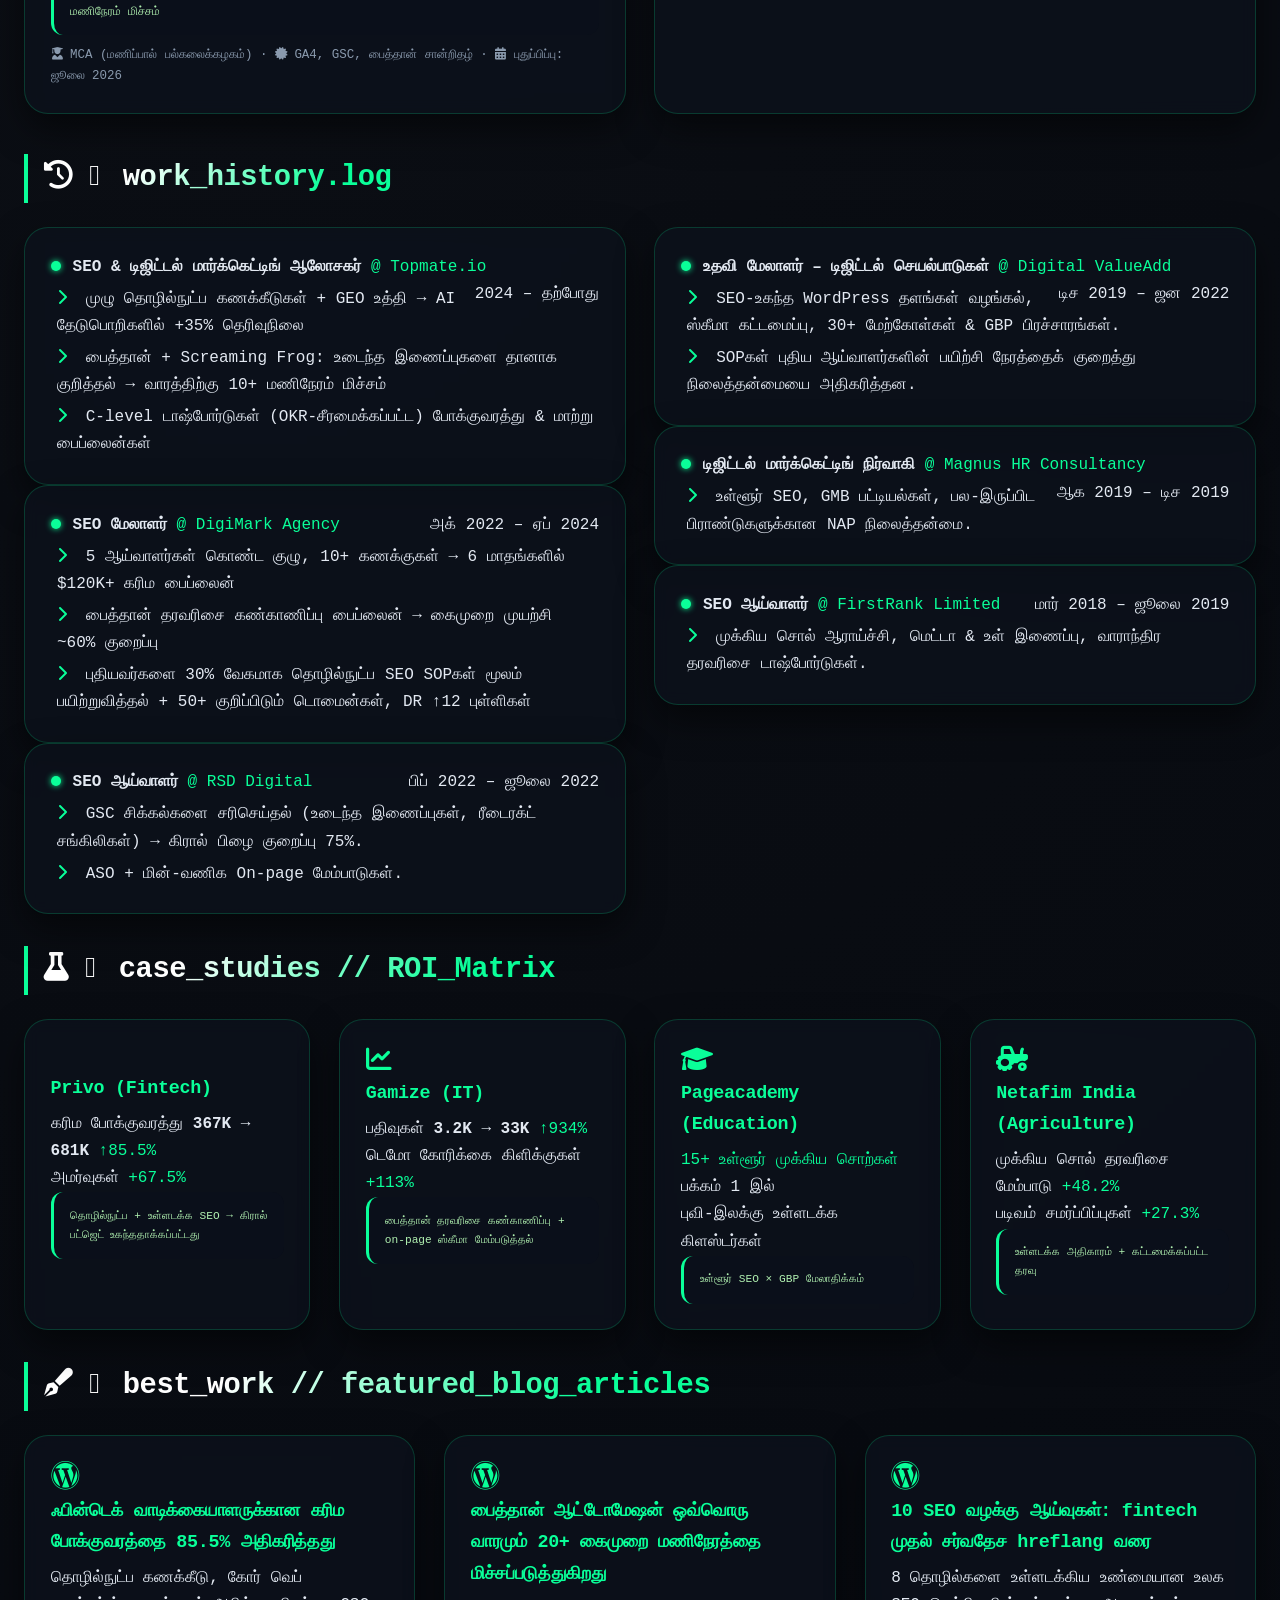
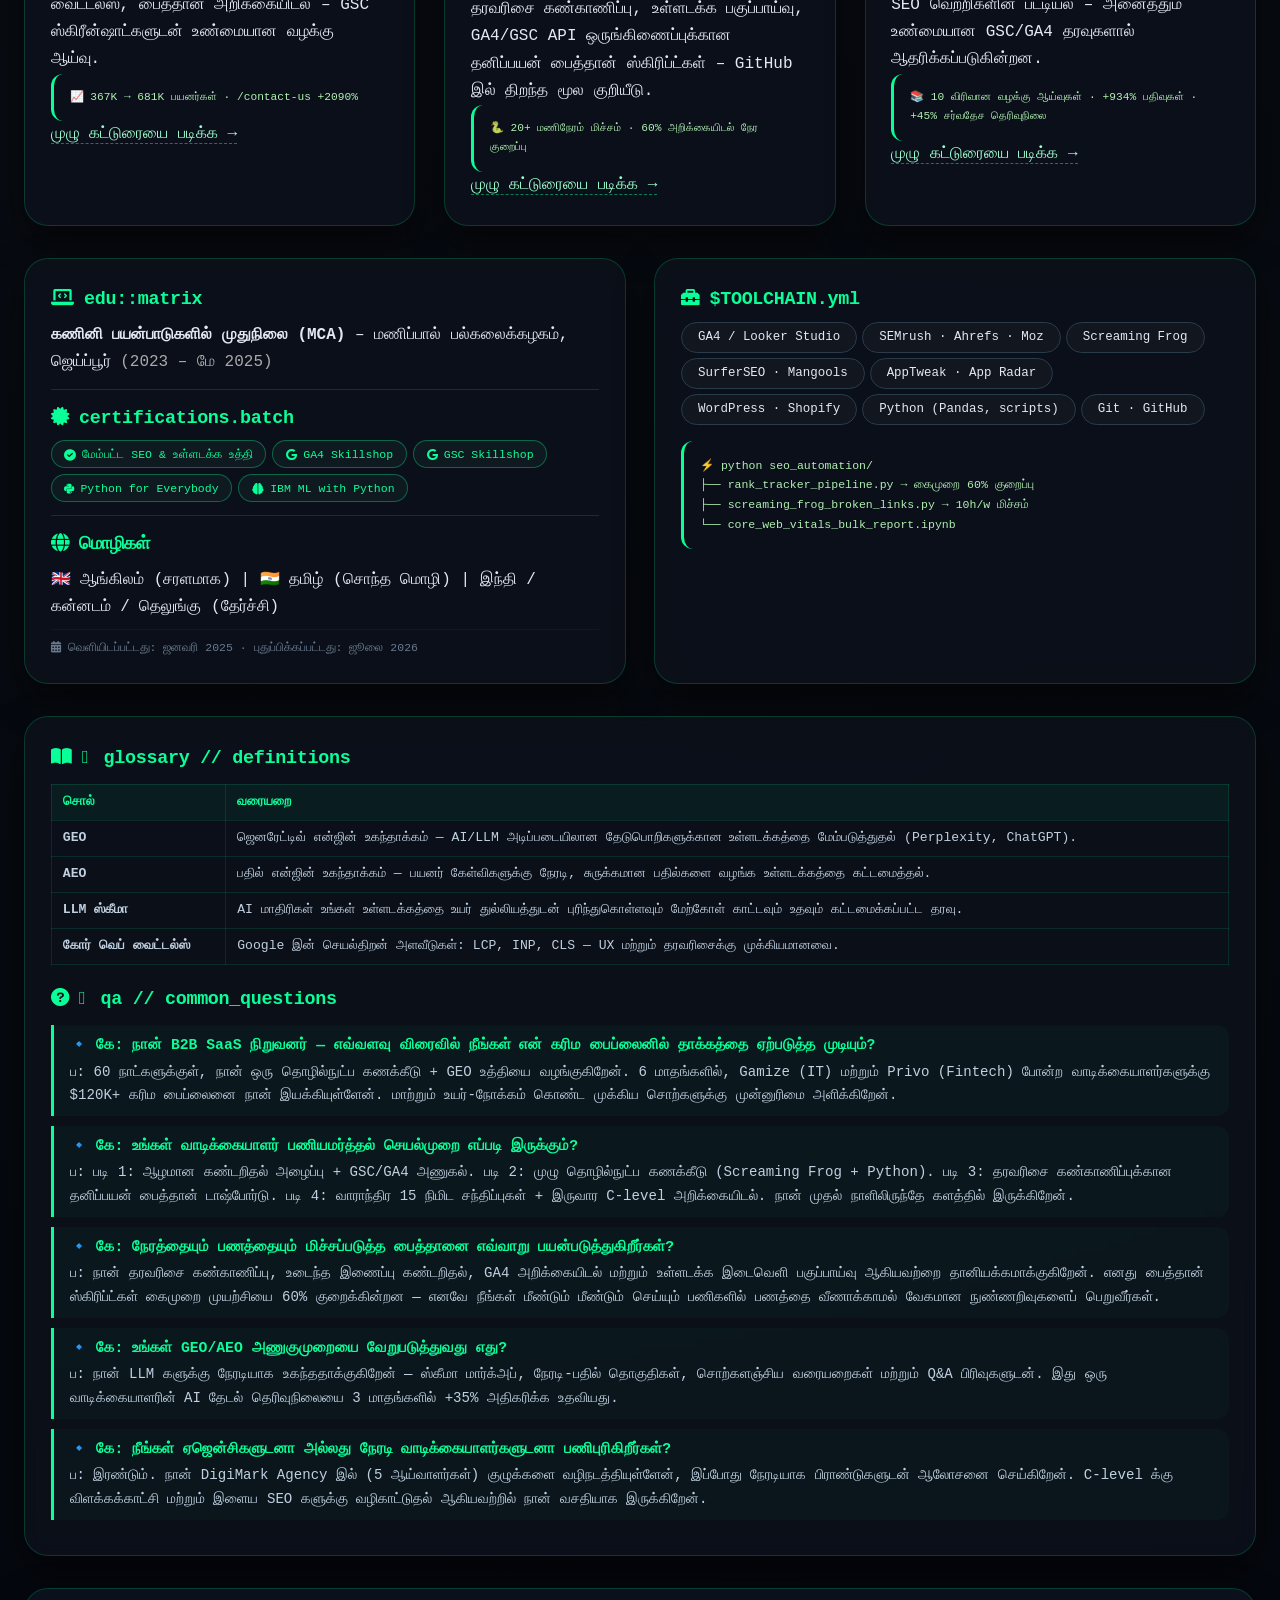
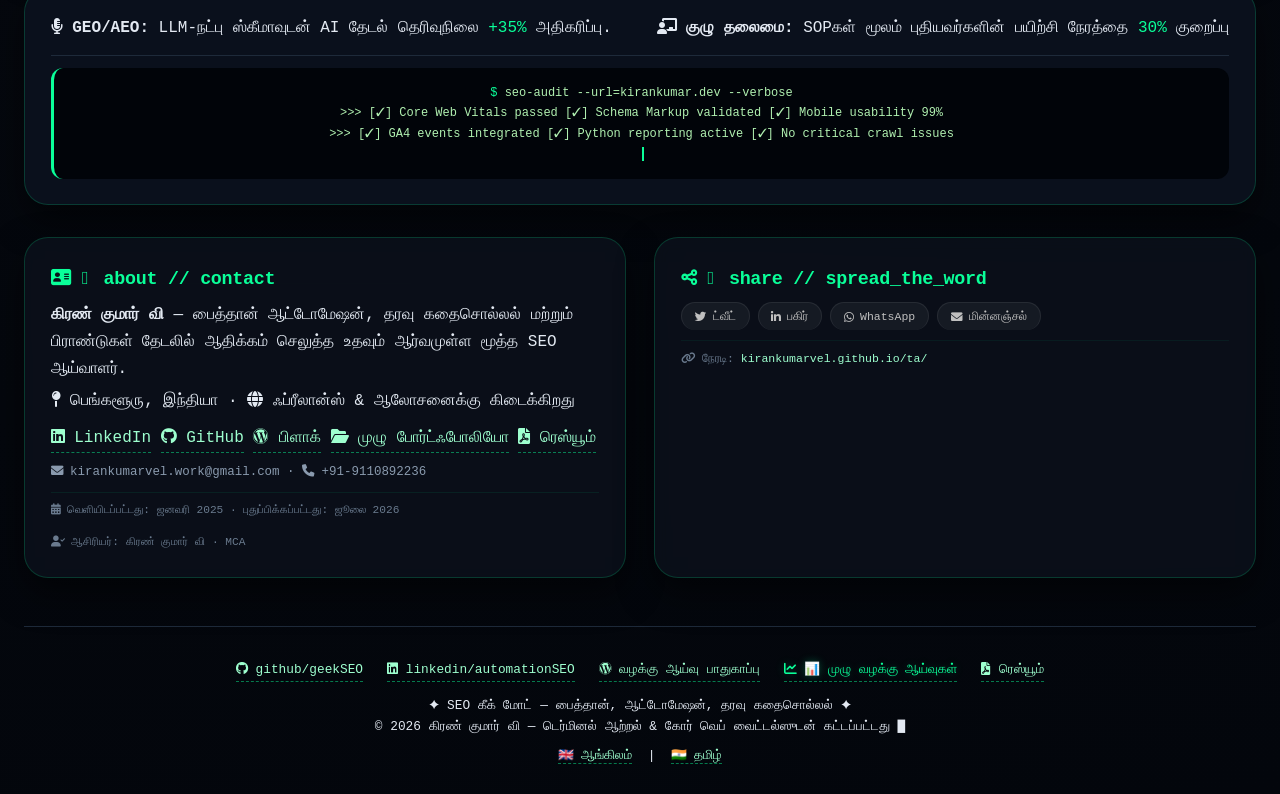
==== commit 317a7d04: "Update tamil version with newer features" ====
--- a/ta/index.html
+++ b/ta/index.html
@@ -1,469 +1,1844 @@
 <!DOCTYPE html>
 <html lang="ta">
 <head>
-  <meta charset="UTF-8">
-  <meta name="viewport" content="width=device-width, initial-scale=1.0, viewport-fit=cover">
-  <meta name="description" content="கிரண் குமார் வி - மூத்த SEO ஆய்வாளர் & மேலாளர் | 8+ ஆண்டுகள் தொழில்நுட்ப SEO, பைத்தான் ஆட்டோமேஷன், தரவு சார்ந்த வளர்ச்சி. டெர்மினல் பாணி போர்ட்ஃபோலியோ.">
-  <meta name="robots" content="index, follow">
-  <meta name="keywords" content="SEO, மூத்த SEO ஆய்வாளர், பைத்தான் ஆட்டோமேஷன், GA4, தொழில்நுட்ப SEO, போர்ட்ஃபோலியோ, கிரண் குமார் வி">
-  
-  <title>கிரண் குமார் வி | ⚡ கீக் SEO • டெர்மினல் போர்ட்ஃபோலியோ</title>
-  
-  <!-- Google Fonts + Font Awesome -->
-  <link href="https://fonts.googleapis.com/css2?family=Inter:opsz,wght@14..32,300;14..32,400;14..32,600;14..32,700;14..32,800&family=Fira+Code:wght@400;500;600&display=swap" rel="stylesheet">
-  <link rel="stylesheet" href="https://cdnjs.cloudflare.com/ajax/libs/font-awesome/6.0.0-beta3/css/all.min.css">
-  
-  <!-- Hreflang links (Tamil page) -->
-  <link rel="alternate" hreflang="ta" href="https://kirankumarvel.github.io/ta/" />
-  <link rel="alternate" hreflang="en" href="https://kirankumarvel.github.io/" />
-  <link rel="alternate" hreflang="x-default" href="https://kirankumarvel.github.io/" />
-  
-  <link rel="canonical" href="https://kirankumarvel.github.io/ta/">
-  
-  <style>
-    /* === ALL YOUR ORIGINAL CSS GOES HERE – COPY EXACTLY FROM YOUR ENGLISH FILE === */
-    * {
-      margin: 0;
-      padding: 0;
-      box-sizing: border-box;
-    }
-
-    body {
-      background: radial-gradient(circle at 20% 30%, #0B0E14, #03060C);
-      color: #E3E9F2;
-      font-family: 'Inter', 'Fira Code', monospace;
-      line-height: 1.5;
-      scroll-behavior: smooth;
-      padding: 2rem 1.5rem;
-    }
-
-    body::before {
-      content: "";
-      position: fixed;
-      top: 0;
-      left: 0;
-      width: 100%;
-      height: 100%;
-      pointer-events: none;
-      background: repeating-linear-gradient(0deg, rgba(0, 255, 0, 0.02) 0px, rgba(0, 255, 0, 0.02) 2px, transparent 2px, transparent 6px);
-      z-index: 9999;
-    }
-
-    .container {
-      max-width: 1300px;
-      margin: 0 auto;
-      position: relative;
-      z-index: 2;
-    }
-
-    h1, h2, h3, .terminal-prompt {
-      font-family: 'Fira Code', 'Inter', monospace;
-      font-weight: 600;
-      letter-spacing: -0.3px;
-    }
-
-    h2 {
-      font-size: 1.8rem;
-      margin-bottom: 1.5rem;
-      border-left: 4px solid #0aff99;
-      padding-left: 1rem;
-      display: inline-block;
-      background: linear-gradient(135deg, #FFFFFF 30%, #0aff99 80%);
-      background-clip: text;
-      -webkit-background-clip: text;
-      color: transparent;
-      letter-spacing: -0.5px;
-    }
-
-    .glow-text {
-      text-shadow: 0 0 4px #0aff99, 0 0 2px #0aff99;
-    }
-
-    .terminal-card {
-      background: rgba(12, 18, 28, 0.85);
-      backdrop-filter: blur(4px);
-      border: 1px solid rgba(10, 255, 153, 0.25);
-      border-radius: 20px;
-      box-shadow: 0 15px 35px rgba(0,0,0,0.6), 0 0 12px rgba(10, 255, 153, 0.1);
-      transition: all 0.2s ease;
-      padding: 1.6rem;
-    }
-
-    .terminal-card:hover {
-      border-color: #0aff99;
-      box-shadow: 0 0 18px rgba(10, 255, 153, 0.3);
-      transform: translateY(-2px);
-    }
-
-    .code-block {
-      background: #0A0F1A;
-      border-left: 3px solid #0aff99;
-      font-family: 'Fira Code', monospace;
-      font-size: 0.85rem;
-      padding: 1rem;
-      border-radius: 12px;
-      color: #b0f0b0;
-    }
-
-    .badge-geek {
-      background: #0e1a1f;
-      color: #0aff99;
-      font-family: 'Fira Code', monospace;
-      font-size: 0.75rem;
-      padding: 0.25rem 0.8rem;
-      border-radius: 30px;
-      border: 1px solid #0aff9955;
-      display: inline-flex;
-      align-items: center;
-      gap: 6px;
-    }
-
-    .skill-tag {
-      background: #11161f;
-      border: 1px solid #2a3b4c;
-      border-radius: 40px;
-      padding: 0.3rem 1rem;
-      font-size: 0.8rem;
-      font-weight: 500;
-      font-family: 'Fira Code', monospace;
-      transition: 0.2s;
-    }
-
-    .skill-tag:hover {
-      border-color: #0aff99;
-      color: #0aff99;
-      background: #0a1a1a;
-    }
-
-    .metric-number {
-      font-size: 2.2rem;
-      font-weight: 800;
-      background: linear-gradient(135deg, #0aff99, #00C2FF);
-      background-clip: text;
-      -webkit-background-clip: text;
-      color: transparent;
-      font-family: 'Fira Code', monospace;
-    }
-
-    .grid-2col, .grid-stats {
-      display: grid;
-      grid-template-columns: repeat(auto-fit, minmax(320px, 1fr));
-      gap: 1.8rem;
-    }
-
-    .grid-3col {
-      display: grid;
-      grid-template-columns: repeat(auto-fit, minmax(280px, 1fr));
-      gap: 1.8rem;
-    }
-
-    .timeline-dot {
-      display: inline-block;
-      width: 10px;
-      height: 10px;
-      background: #0aff99;
-      border-radius: 50%;
-      margin-right: 12px;
-      box-shadow: 0 0 6px #0aff99;
-    }
-
-    hr {
-      border-color: #1f2a3e;
-      margin: 1rem 0;
-    }
-
-    a {
-      color: #9effcf;
-      text-decoration: none;
-      border-bottom: 1px dashed #0aff9977;
-      transition: 0.2s;
-    }
-
-    a:hover {
-      color: #0aff99;
-      border-bottom-color: #0aff99;
-    }
-
-    .contact-icon {
-      font-size: 1.3rem;
-      margin-right: 8px;
-      color: #0aff99;
-    }
-
-    footer {
-      text-align: center;
-      margin-top: 3rem;
-      padding-top: 2rem;
-      border-top: 1px solid #1e2a3a;
-      font-size: 0.8rem;
-      font-family: monospace;
-    }
-
-    @media (max-width: 700px) {
-      body {
-        padding: 1rem;
-      }
-      h2 {
-        font-size: 1.5rem;
-      }
-    }
-
-    .cursor-blink {
-      animation: blink 1s step-end infinite;
-    }
-
-    @keyframes blink {
-      0%, 100% { opacity: 1; }
-      50% { opacity: 0; }
-    }
-
-    .seo-stat-badge {
-      background: #0E131F;
-      border-radius: 16px;
-      padding: 0.85rem;
-      text-align: center;
-    }
-  </style>
-
-  <!-- Google tag (gtag.js) - same as original -->
-  <script async src="https://www.googletagmanager.com/gtag/js?id=G-98NNEW3824"></script>
-  <script>
-    window.dataLayer = window.dataLayer || [];
-    function gtag(){dataLayer.push(arguments);}
-    gtag('js', new Date());
-    gtag('config', 'G-98NNEW3824');
-  </script>
-  <!-- Google Tag Manager -->
-  <script>(function(w,d,s,l,i){w[l]=w[l]||[];w[l].push({'gtm.start':
-  new Date().getTime(),event:'gtm.js'});var f=d.getElementsByTagName(s)[0],
-  j=d.createElement(s),dl=l!='dataLayer'?'&l='+l:'';j.async=true;j.src=
-  'https://www.googletagmanager.com/gtm.js?id='+i+dl;f.parentNode.insertBefore(j,f);
-  })(window,document,'script','dataLayer','GTM-PWQT5Q7J');</script>
-  <!-- End Google Tag Manager -->
+    <meta charset="UTF-8" />
+    <meta name="viewport" content="width=device-width, initial-scale=1.0, viewport-fit=cover" />
+    <meta name="description" content="மூத்த SEO ஆய்வாளர் & மேலாளர் · 8+ ஆண்டுகள் · பைத்தான் ஆட்டோமேஷன் · GA4 · GEO உத்தி · $120K+ கரிம பைப்லைன்" />
+    <meta name="robots" content="index, follow" />
+    <meta name="keywords" content="SEO, மூத்த SEO ஆய்வாளர், பைத்தான் ஆட்டோமேஷன், GA4, தொழில்நுட்ப SEO, போர்ட்ஃபோலியோ, கிரண் குமார் வி" />
+    <meta name="publisher" content="கிரண் குமார் வி" />
+    <meta http-equiv="Content-Language" content="ta" />
+
+    <!-- Security & Privacy Headers -->
+    <meta http-equiv="Content-Security-Policy" content="default-src 'self'; script-src 'self' https://cdnjs.cloudflare.com https://www.googletagmanager.com https://www.google-analytics.com 'unsafe-inline'; style-src 'self' https://fonts.googleapis.com https://cdnjs.cloudflare.com 'unsafe-inline'; img-src 'self' https://raw.githubusercontent.com data: blob:; font-src 'self' https://fonts.gstatic.com https://cdnjs.cloudflare.com; connect-src 'self' https://www.google-analytics.com; frame-src 'self' https://www.googletagmanager.com;" />
+    <meta name="referrer" content="strict-origin-when-cross-origin" />
+
+    <title>கிரண் குமார் வி · மூத்த SEO ஆய்வாளர் &amp; பைத்தான் ஆட்டோமேஷன் நிபுணர்</title>
+
+    <!-- Favicon -->
+    <link rel="icon" href="data:image/svg+xml,%3Csvg xmlns='http://www.w3.org/2000/svg' viewBox='0 0 100 100'%3E%3Crect width='100' height='100' rx='20' fill='%230B0E14'/%3E%3Ctext x='50' y='68' font-size='48' text-anchor='middle' font-family='monospace' fill='%230aff99'%3Eக%3C/text%3E%3C/svg%3E" type="image/svg+xml" />
+
+    <!-- Google Fonts + Font Awesome -->
+    <link rel="preconnect" href="https://fonts.googleapis.com" />
+    <link rel="preconnect" href="https://fonts.gstatic.com" crossorigin />
+    <link href="https://fonts.googleapis.com/css2?family=Inter:opsz,wght@14..32,300;14..32,400;14..32,600;14..32,700;14..32,800&family=Fira+Code:wght@400;500;600&display=swap" rel="stylesheet" />
+    <link rel="stylesheet" href="https://cdnjs.cloudflare.com/ajax/libs/font-awesome/6.0.0-beta3/css/all.min.css" />
+    <link rel="canonical" href="https://kirankumarvel.github.io/ta/" />
+
+    <!-- Alternate hreflang -->
+    <link rel="alternate" hreflang="en" href="https://kirankumarvel.github.io/" />
+    <link rel="alternate" hreflang="ta" href="https://kirankumarvel.github.io/ta/" />
+    <link rel="alternate" hreflang="x-default" href="https://kirankumarvel.github.io/" />
+
+    <!-- Open Graph -->
+    <meta property="og:title" content="கிரண் குமார் வி · மூத்த SEO ஆய்வாளர் &amp; பைத்தான் ஆட்டோமேஷன் நிபுணர்" />
+    <meta property="og:description" content="8+ ஆண்டுகள் ஏஜென்சி அனுபவம் · பைத்தான்-இயக்க SEO · $120K+ கரிம பைப்லைன் · GEO/AEO உத்தி" />
+    <meta property="og:url" content="https://kirankumarvel.github.io/ta/" />
+    <meta property="og:type" content="website" />
+    <meta property="og:image" content="https://raw.githubusercontent.com/Kirankumarvel/kirankumarvel.github.io/main/picofme.png" />
+    <meta property="og:site_name" content="கிரண் குமார் வி · SEO போர்ட்ஃபோலியோ" />
+    <meta property="og:locale" content="ta_IN" />
+
+    <!-- Twitter Card -->
+    <meta name="twitter:card" content="summary_large_image" />
+    <meta name="twitter:title" content="கிரண் குமார் வி · மூத்த SEO ஆய்வாளர் &amp; பைத்தான் ஆட்டோமேஷன் நிபுணர்" />
+    <meta name="twitter:description" content="8+ ஆண்டுகள் ஏஜென்சி அனுபவம் · பைத்தான்-இயக்க SEO · $120K+ கரிம பைப்லைன் · GEO/AEO உத்தி" />
+    <meta name="twitter:image" content="https://raw.githubusercontent.com/Kirankumarvel/kirankumarvel.github.io/main/picofme.png" />
+    <meta name="twitter:site" content="@kirankumarvel" />
+    <meta name="twitter:creator" content="@kirankumarvel" />
+
+    <!-- JSON-LD Structured Data (Person + Article) - translated description but keep same fields -->
+    <script type="application/ld+json">
+        {
+            "@context": "https://schema.org",
+            "@type": "Person",
+            "name": "கிரண் குமார் வி",
+            "jobTitle": "மூத்த SEO ஆய்வாளர்",
+            "url": "https://kirankumarvel.github.io/ta/",
+            "email": "kirankumarvel.work@gmail.com",
+            "telephone": "+91-9110892236",
+            "address": {
+                "@type": "PostalAddress",
+                "addressLocality": "பெங்களூரு",
+                "addressCountry": "இந்தியா"
+            },
+            "sameAs": [
+                "https://linkedin.com/in/kirankumarvel",
+                "https://github.com/Kirankumarvel",
+                "https://kirankumarvel.wordpress.com",
+                "https://twitter.com/kirankumarvel"
+            ],
+            "worksFor": {
+                "@type": "Organization",
+                "name": "Topmate.io"
+            },
+            "description": "மூத்த SEO ஆய்வாளர், 8+ ஆண்டுகள் ஏஜென்சி அனுபவம். பைத்தான் ஆட்டோமேஷன், GA4, GEO உத்தி.",
+            "alumniOf": {
+                "@type": "CollegeOrUniversity",
+                "name": "மணிப்பால் பல்கலைக்கழகம், ஜெய்ப்பூர்"
+            },
+            "knowsAbout": ["தேடுபொறி உகந்தாக்கம்", "பைத்தான் ஆட்டோமேஷன்", "Google Analytics 4", "தொழில்நுட்ப SEO", "ஜெனரேட்டிவ் என்ஜின் உகந்தாக்கம்"]
+        }
+    </script>
+
+    <script type="application/ld+json">
+        {
+            "@context": "https://schema.org",
+            "@type": "Article",
+            "headline": "கிரண் குமார் வி — மூத்த SEO ஆய்வாளர் & பைத்தான் ஆட்டோமேஷன் நிபுணர்",
+            "description": "8+ ஆண்டுகள் ஏஜென்சி அனுபவம் · பைத்தான்-இயக்க SEO · $120K+ கரிம பைப்லைன் · GEO/AEO உத்தி",
+            "author": {
+                "@type": "Person",
+                "name": "கிரண் குமார் வி",
+                "url": "https://kirankumarvel.github.io/ta/"
+            },
+            "publisher": {
+                "@type": "Person",
+                "name": "கிரண் குமார் வி"
+            },
+            "datePublished": "2025-01-15",
+            "dateModified": "2026-07-13",
+            "image": "https://raw.githubusercontent.com/Kirankumarvel/kirankumarvel.github.io/main/picofme.png",
+            "mainEntityOfPage": {
+                "@type": "WebPage",
+                "@id": "https://kirankumarvel.github.io/ta/"
+            }
+        }
+    </script>
+
+    <!-- Google Analytics -->
+    <script async src="https://www.googletagmanager.com/gtag/js?id=G-98NNEW3824">
+    </script>
+    <script>
+        window.dataLayer = window.dataLayer || [];
+
+        function gtag() { dataLayer.push(arguments); }
+        gtag('js', new Date());
+        gtag('config', 'G-98NNEW3824');
+    </script>
+
+    <!-- Google Tag Manager -->
+    <script>
+        (function(w, d, s, l, i) {
+            w[l] = w[l] || [];
+            w[l].push({ 'gtm.start': new Date().getTime(), event: 'gtm.js' });
+            var f = d.getElementsByTagName(s)[0],
+                j = d.createElement(s),
+                dl = l != 'dataLayer' ? '&l=' + l : '';
+            j.async = true;
+            j.src = 'https://www.googletagmanager.com/gtm.js?id=' + i + dl;
+            f.parentNode.insertBefore(j, f);
+        })(window, document, 'script', 'dataLayer', 'GTM-PWQT5Q7J');
+    </script>
+
+    <!-- Same CSS as English version - copy exactly -->
+    <style>
+        /* ---------- RESET & BASE ---------- */
+        * {
+            margin: 0;
+            padding: 0;
+            box-sizing: border-box;
+        }
+        body {
+            background: radial-gradient(circle at 20% 30%, #0B0E14, #03060C);
+            color: #E3E9F2;
+            font-family: 'Inter', 'Fira Code', monospace;
+            line-height: 1.7;
+            scroll-behavior: smooth;
+            padding: 2rem 1.5rem;
+            position: relative;
+            cursor: default;
+            min-height: 100vh;
+            transition: background 0.4s, color 0.3s;
+        }
+        body.light-mode {
+            background: radial-gradient(circle at 20% 30%, #f0f4fa, #dce3ec);
+            color: #1a1f2a;
+        }
+        /* ---------- CANVAS ---------- */
+        #bg-canvas {
+            position: fixed;
+            top: 0;
+            left: 0;
+            width: 100%;
+            height: 100%;
+            pointer-events: none;
+            z-index: 0;
+            opacity: 0.25;
+            transition: opacity 0.6s;
+        }
+        body.light-mode #bg-canvas {
+            opacity: 0.08;
+        }
+        /* ---------- SCANLINE ---------- */
+        body::before {
+            content: "";
+            position: fixed;
+            top: 0;
+            left: 0;
+            width: 100%;
+            height: 100%;
+            pointer-events: none;
+            background: repeating-linear-gradient(0deg, rgba(0, 255, 0, 0.012) 0px, rgba(0, 255, 0, 0.012) 2px, transparent 2px, transparent 6px);
+            z-index: 9999;
+        }
+        /* ---------- CONTAINER ---------- */
+        .container {
+            max-width: 1300px;
+            margin: 0 auto;
+            position: relative;
+            z-index: 2;
+        }
+        /* ---------- TYPOGRAPHY ---------- */
+        h1,
+        h2,
+        h3 {
+            font-family: 'Fira Code', 'Inter', monospace;
+            font-weight: 600;
+            letter-spacing: -0.3px;
+        }
+        h1 {
+            font-size: 2.6rem;
+            letter-spacing: -1px;
+        }
+        h2 {
+            font-size: 1.8rem;
+            margin-bottom: 1.5rem;
+            border-left: 4px solid #0aff99;
+            padding-left: 1rem;
+            display: inline-block;
+            background: linear-gradient(135deg, #FFFFFF 30%, #0aff99 80%);
+            background-clip: text;
+            -webkit-background-clip: text;
+            color: transparent;
+            letter-spacing: -0.5px;
+        }
+        body.light-mode h2 {
+            background: linear-gradient(135deg, #0a2a1a 30%, #0aff99 80%);
+            background-clip: text;
+            -webkit-background-clip: text;
+            color: transparent;
+        }
+        h3 {
+            font-size: 1.15rem;
+            color: #0aff99;
+            margin-bottom: 0.4rem;
+        }
+        body.light-mode h3 {
+            color: #0a7a5a;
+        }
+        /* ---------- TERMINAL CARDS ---------- */
+        .terminal-card {
+            background: rgba(12, 18, 28, 0.75);
+            backdrop-filter: blur(8px);
+            border: 1px solid rgba(10, 255, 153, 0.18);
+            border-radius: 24px;
+            box-shadow: 0 15px 35px rgba(0, 0, 0, 0.5);
+            padding: 1.6rem;
+            position: relative;
+            overflow: hidden;
+            opacity: 0;
+            transform: translateY(20px);
+            transition: opacity 0.6s ease, transform 0.6s ease, box-shadow 0.3s, border-color 0.3s, background 0.3s;
+        }
+        .terminal-card.visible {
+            opacity: 1;
+            transform: translateY(0);
+        }
+        .terminal-card:hover {
+            border-color: #0aff99;
+            box-shadow: 0 0 25px rgba(10, 255, 153, 0.2), 0 15px 35px rgba(0, 0, 0, 0.6);
+            transform: translateY(-4px);
+        }
+        .terminal-card::before {
+            content: '';
+            position: absolute;
+            top: 0;
+            left: -100%;
+            width: 100%;
+            height: 2px;
+            background: linear-gradient(90deg, transparent, #0aff99, #00C2FF, transparent);
+            transition: left 0.5s;
+        }
+        .terminal-card:hover::before {
+            left: 100%;
+        }
+        body.light-mode .terminal-card {
+            background: rgba(240, 245, 252, 0.90);
+            border-color: rgba(10, 255, 153, 0.25);
+        }
+        body.light-mode .terminal-card:hover {
+            border-color: #0a7a5a;
+            box-shadow: 0 0 25px rgba(10, 255, 153, 0.15), 0 15px 35px rgba(0, 0, 0, 0.15);
+        }
+        /* ---------- CODE BLOCK ---------- */
+        .code-block {
+            background: #0A0F1A;
+            border-left: 3px solid #0aff99;
+            font-family: 'Fira Code', monospace;
+            font-size: 0.82rem;
+            padding: 0.9rem 1rem;
+            border-radius: 12px;
+            color: #b0f0b0;
+            overflow-x: auto;
+            transition: background 0.3s, color 0.3s;
+        }
+        body.light-mode .code-block {
+            background: #e8edf5;
+            color: #1a2a2a;
+        }
+        /* ---------- BADGES ---------- */
+        .badge-geek {
+            background: #0e1a1f;
+            color: #0aff99;
+            font-family: 'Fira Code', monospace;
+            font-size: 0.72rem;
+            padding: 0.2rem 0.8rem;
+            border-radius: 30px;
+            border: 1px solid #0aff9955;
+            display: inline-flex;
+            align-items: center;
+            gap: 6px;
+            transition: 0.2s;
+        }
+        .badge-geek:hover {
+            transform: skewX(-5deg);
+            background: #0aff9922;
+            border-color: #0aff99;
+        }
+        body.light-mode .badge-geek {
+            background: #e0e8f0;
+            color: #0a7a5a;
+            border-color: #0aff9966;
+        }
+        /* ---------- SKILL TAGS ---------- */
+        .skill-tag {
+            background: #11161f;
+            border: 1px solid #2a3b4c;
+            border-radius: 40px;
+            padding: 0.25rem 1rem;
+            font-size: 0.78rem;
+            font-weight: 500;
+            font-family: 'Fira Code', monospace;
+            transition: 0.2s;
+            display: inline-block;
+        }
+        .skill-tag:hover {
+            border-color: #0aff99;
+            color: #0aff99;
+            background: #0a1a1a;
+            transform: translateY(-2px);
+        }
+        body.light-mode .skill-tag {
+            background: #e8edf5;
+            border-color: #b0c4d8;
+        }
+        body.light-mode .skill-tag:hover {
+            border-color: #0a7a5a;
+            color: #0a7a5a;
+            background: #d0dce8;
+        }
+        /* ---------- STATS ---------- */
+        .metric-number {
+            font-size: 2.4rem;
+            font-weight: 800;
+            background: linear-gradient(135deg, #0aff99, #00C2FF);
+            background-clip: text;
+            -webkit-background-clip: text;
+            color: transparent;
+            font-family: 'Fira Code', monospace;
+            display: inline-block;
+        }
+        .seo-stat-badge {
+            background: #0E131F;
+            border-radius: 20px;
+            padding: 1rem;
+            text-align: center;
+            border: 1px solid #0aff9922;
+            transition: 0.3s;
+        }
+        .seo-stat-badge:hover {
+            border-color: #0aff99;
+            transform: scale(1.02);
+        }
+        body.light-mode .seo-stat-badge {
+            background: #e8edf5;
+            border-color: #0aff9933;
+        }
+        /* ---------- TIMELINE ---------- */
+        .timeline-dot {
+            display: inline-block;
+            width: 10px;
+            height: 10px;
+            background: #0aff99;
+            border-radius: 50%;
+            margin-right: 12px;
+            box-shadow: 0 0 6px #0aff99;
+            animation: pulse 1.5s infinite;
+        }
+        @keyframes pulse {
+            0% {
+                opacity: 0.4;
+                transform: scale(0.8);
+            }
+            100% {
+                opacity: 1;
+                transform: scale(1);
+            }
+        }
+        /* ---------- LINKS ---------- */
+        a {
+            color: #9effcf;
+            text-decoration: none;
+            border-bottom: 1px dashed #0aff9977;
+            transition: 0.2s;
+        }
+        a:hover {
+            color: #0aff99;
+            border-bottom-color: #0aff99;
+        }
+        body.light-mode a {
+            color: #0a7a5a;
+            border-bottom-color: #0aff9966;
+        }
+        body.light-mode a:hover {
+            color: #0a5a4a;
+            border-bottom-color: #0a7a5a;
+        }
+        /* ---------- FOOTER ---------- */
+        footer {
+            text-align: center;
+            margin-top: 3rem;
+            padding-top: 2rem;
+            border-top: 1px solid #1e2a3a;
+            font-size: 0.8rem;
+        }
+        body.light-mode footer {
+            border-top-color: #b0c4d8;
+        }
+        /* ---------- PROFILE PIC ---------- */
+        .profile-pic {
+            width: 110px;
+            height: 110px;
+            border-radius: 50%;
+            object-fit: cover;
+            border: 2px solid #0aff99;
+            box-shadow: 0 0 15px rgba(10, 255, 153, 0.4);
+            transition: transform 0.3s, box-shadow 0.3s;
+        }
+        .profile-pic:hover {
+            transform: scale(1.05) rotate(2deg);
+            box-shadow: 0 0 25px rgba(10, 255, 153, 0.7);
+        }
+        .hero-flex {
+            display: flex;
+            align-items: center;
+            flex-wrap: wrap;
+            gap: 1.8rem;
+        }
+        /* ---------- TYPING ---------- */
+        .cli-cursor {
+            display: inline-block;
+            width: 2px;
+            height: 1.2em;
+            background: #0aff99;
+            animation: blinkCursor 0.75s step-end infinite;
+            vertical-align: text-bottom;
+            margin-left: 2px;
+        }
+        @keyframes blinkCursor {
+            from,
+            to {
+                opacity: 1;
+            }
+            50% {
+                opacity: 0;
+            }
+        }
+        /* ---------- GRIDS ---------- */
+        .grid-2col,
+        .grid-stats {
+            display: grid;
+            grid-template-columns: repeat(auto-fit, minmax(320px, 1fr));
+            gap: 1.8rem;
+        }
+        .grid-3col {
+            display: grid;
+            grid-template-columns: repeat(auto-fit, minmax(280px, 1fr));
+            gap: 1.8rem;
+        }
+        /* ---------- THEME TOGGLE ---------- */
+        .theme-toggle {
+            position: fixed;
+            top: 1.2rem;
+            right: 1.2rem;
+            z-index: 10001;
+            background: rgba(12, 18, 28, 0.85);
+            backdrop-filter: blur(8px);
+            border: 1px solid #0aff9944;
+            border-radius: 40px;
+            padding: 0.45rem 1rem 0.45rem 1.2rem;
+            color: #0aff99;
+            font-family: 'Fira Code', monospace;
+            font-size: 0.78rem;
+            display: flex;
+            align-items: center;
+            gap: 0.6rem;
+            cursor: pointer;
+            transition: 0.3s;
+            box-shadow: 0 4px 20px rgba(0, 0, 0, 0.4);
+        }
+        .theme-toggle:hover {
+            border-color: #0aff99;
+            transform: scale(1.03);
+        }
+        body.light-mode .theme-toggle {
+            background: rgba(230, 240, 250, 0.90);
+            color: #0a5a4a;
+            border-color: #0aff9966;
+        }
+        /* ---------- BACK TO TOP ---------- */
+        .back-top {
+            position: fixed;
+            bottom: 2rem;
+            right: 2rem;
+            z-index: 10000;
+            background: rgba(12, 18, 28, 0.85);
+            backdrop-filter: blur(8px);
+            border: 1px solid #0aff9944;
+            border-radius: 50%;
+            width: 48px;
+            height: 48px;
+            display: flex;
+            align-items: center;
+            justify-content: center;
+            color: #0aff99;
+            font-size: 1.2rem;
+            cursor: pointer;
+            transition: 0.3s;
+            box-shadow: 0 4px 20px rgba(0, 0, 0, 0.4);
+            text-decoration: none;
+            border-bottom: none;
+            opacity: 0;
+            transform: translateY(20px);
+            pointer-events: none;
+        }
+        .back-top.visible {
+            opacity: 1;
+            transform: translateY(0);
+            pointer-events: auto;
+        }
+        .back-top:hover {
+            border-color: #0aff99;
+            transform: scale(1.08);
+            color: #0aff99;
+        }
+        body.light-mode .back-top {
+            background: rgba(230, 240, 250, 0.90);
+            color: #0a5a4a;
+            border-color: #0aff9966;
+        }
+        body.light-mode .back-top:hover {
+            border-color: #0a7a5a;
+            color: #0a7a5a;
+        }
+        /* ---------- RESPONSIVE ---------- */
+        @media (max-width: 820px) {
+            body {
+                padding: 1rem 0.8rem;
+            }
+            h1 {
+                font-size: 1.8rem;
+            }
+            h2 {
+                font-size: 1.3rem;
+                padding-left: 0.6rem;
+            }
+            .profile-pic {
+                width: 72px;
+                height: 72px;
+            }
+            .hero-flex {
+                gap: 0.8rem;
+            }
+            .terminal-card {
+                padding: 1rem;
+            }
+            .theme-toggle {
+                top: 0.6rem;
+                right: 0.6rem;
+                padding: 0.25rem 0.6rem 0.25rem 0.8rem;
+                font-size: 0.65rem;
+            }
+            .back-top {
+                width: 40px;
+                height: 40px;
+                font-size: 1rem;
+                bottom: 1.2rem;
+                right: 1.2rem;
+            }
+            .grid-2col,
+            .grid-stats,
+            .grid-3col {
+                grid-template-columns: 1fr;
+                gap: 1.2rem;
+            }
+            .sticky-nav {
+                gap: 0.4rem 1rem;
+                padding: 0.4rem 0;
+                font-size: 0.75rem;
+            }
+            .sticky-nav a {
+                font-size: 0.72rem;
+            }
+            .metric-number {
+                font-size: 1.8rem;
+            }
+            .summary-box {
+                font-size: 0.85rem;
+                padding: 0.8rem 1rem;
+            }
+            .direct-answer .answer {
+                font-size: 0.9rem;
+            }
+            .code-block {
+                font-size: 0.72rem;
+                padding: 0.6rem 0.8rem;
+            }
+        }
+        @media (max-width: 420px) {
+            body {
+                padding: 0.6rem 0.4rem;
+            }
+            h1 {
+                font-size: 1.4rem;
+            }
+            .profile-pic {
+                width: 60px;
+                height: 60px;
+            }
+            .hero-flex {
+                gap: 0.5rem;
+            }
+            .terminal-card {
+                padding: 0.8rem;
+                border-radius: 16px;
+            }
+            .theme-toggle {
+                top: 0.4rem;
+                right: 0.4rem;
+                padding: 0.2rem 0.5rem 0.2rem 0.6rem;
+                font-size: 0.55rem;
+            }
+            .back-top {
+                width: 34px;
+                height: 34px;
+                font-size: 0.8rem;
+                bottom: 0.8rem;
+                right: 0.8rem;
+            }
+        }
+        /* ---------- CUSTOM CURSOR ---------- */
+        .custom-cursor {
+            width: 8px;
+            height: 8px;
+            background: #0aff99;
+            border-radius: 50%;
+            position: fixed;
+            pointer-events: none;
+            z-index: 10000;
+            transition: transform 0.05s;
+            box-shadow: 0 0 8px #0aff99;
+        }
+        body.light-mode .custom-cursor {
+            background: #0a7a5a;
+            box-shadow: 0 0 8px #0a7a5a;
+        }
+        @media (pointer: coarse) {
+            .custom-cursor {
+                display: none !important;
+            }
+        }
+        /* ---------- MISC ---------- */
+        .glow-text {
+            color: #0aff99;
+            text-shadow: 0 0 8px #0aff9944;
+        }
+        body.light-mode .glow-text {
+            color: #0a7a5a;
+            text-shadow: 0 0 8px #0aff9933;
+        }
+        .terminal-card ul {
+            list-style: none;
+            padding-left: 0.2rem;
+        }
+        .terminal-card ul li {
+            margin-top: 0.3rem;
+            padding-left: 0.2rem;
+        }
+        .terminal-card ul li i {
+            color: #0aff99;
+            width: 1.2rem;
+        }
+        body.light-mode .terminal-card ul li i {
+            color: #0a7a5a;
+        }
+        hr {
+            border: none;
+            border-top: 1px solid #1e2a3a;
+            margin: 0.8rem 0;
+        }
+        body.light-mode hr {
+            border-top-color: #b0c4d8;
+        }
+        /* ---------- TRUST BADGES ---------- */
+        .trust-badge {
+            display: inline-flex;
+            align-items: center;
+            gap: 6px;
+            background: rgba(10, 255, 153, 0.07);
+            border: 1px solid rgba(10, 255, 153, 0.12);
+            border-radius: 30px;
+            padding: 0.25rem 0.8rem;
+            font-size: 0.72rem;
+            color: #b0f0b0;
+            transition: 0.2s;
+        }
+        .trust-badge:hover {
+            background: rgba(10, 255, 153, 0.14);
+            border-color: #0aff99;
+        }
+        body.light-mode .trust-badge {
+            background: rgba(10, 255, 153, 0.05);
+            color: #0a5a4a;
+            border-color: rgba(10, 255, 153, 0.18);
+        }
+        body.light-mode .trust-badge:hover {
+            background: rgba(10, 255, 153, 0.10);
+            border-color: #0a7a5a;
+        }
+        /* ---------- SHARE BUTTONS ---------- */
+        .share-btn {
+            display: inline-flex;
+            align-items: center;
+            gap: 6px;
+            background: rgba(255, 255, 255, 0.05);
+            border: 1px solid rgba(255, 255, 255, 0.08);
+            border-radius: 30px;
+            padding: 0.25rem 0.8rem;
+            font-size: 0.72rem;
+            color: #c0c0c0;
+            transition: 0.2s;
+            cursor: pointer;
+            text-decoration: none;
+            border-bottom: none;
+        }
+        .share-btn:hover {
+            background: rgba(10, 255, 153, 0.10);
+            border-color: #0aff99;
+            color: #0aff99;
+        }
+        body.light-mode .share-btn {
+            background: rgba(0, 0, 0, 0.03);
+            color: #4a4a5a;
+            border-color: rgba(0, 0, 0, 0.06);
+        }
+        body.light-mode .share-btn:hover {
+            background: rgba(10, 255, 153, 0.08);
+            border-color: #0a7a5a;
+            color: #0a7a5a;
+        }
+        /* ---------- SUMMARY BOX (TL;DR) ---------- */
+        .summary-box {
+            background: rgba(10, 255, 153, 0.05);
+            border: 1px solid rgba(10, 255, 153, 0.15);
+            border-radius: 16px;
+            padding: 1rem 1.4rem;
+            margin: 0.8rem 0;
+            font-size: 0.92rem;
+        }
+        .summary-box strong {
+            color: #0aff99;
+        }
+        body.light-mode .summary-box {
+            background: rgba(10, 255, 153, 0.04);
+            border-color: rgba(10, 255, 153, 0.18);
+        }
+        body.light-mode .summary-box strong {
+            color: #0a7a5a;
+        }
+        /* ---------- BREADCRUMBS ---------- */
+        .breadcrumb {
+            display: flex;
+            flex-wrap: wrap;
+            gap: 0.3rem 0.6rem;
+            font-size: 0.75rem;
+            color: #8a9aae;
+            padding: 0.3rem 0;
+            margin-bottom: 0.3rem;
+        }
+        .breadcrumb a {
+            color: #8a9aae;
+            border-bottom: none;
+        }
+        .breadcrumb a:hover {
+            color: #0aff99;
+        }
+        .breadcrumb span {
+            color: #5a6a7e;
+        }
+        body.light-mode .breadcrumb {
+            color: #6a7a8e;
+        }
+        body.light-mode .breadcrumb a {
+            color: #6a7a8e;
+        }
+        body.light-mode .breadcrumb a:hover {
+            color: #0a7a5a;
+        }
+        body.light-mode .breadcrumb span {
+            color: #9aabbe;
+        }
+        /* ---------- STICKY NAV ---------- */
+        .sticky-nav {
+            position: sticky;
+            top: 0;
+            z-index: 100;
+            background: rgba(3, 6, 12, 0.88);
+            backdrop-filter: blur(12px);
+            border-bottom: 1px solid rgba(10, 255, 153, 0.12);
+            padding: 0.5rem 0;
+            margin-bottom: 1.5rem;
+            display: flex;
+            flex-wrap: wrap;
+            justify-content: center;
+            gap: 0.6rem 1.8rem;
+            border-radius: 0 0 20px 20px;
+            transition: background 0.3s;
+        }
+        .sticky-nav a {
+            color: #b0c0d0;
+            border-bottom: none;
+            font-size: 0.82rem;
+            font-family: 'Fira Code', monospace;
+            transition: 0.2s;
+        }
+        .sticky-nav a:hover {
+            color: #0aff99;
+            transform: translateY(-1px);
+        }
+        body.light-mode .sticky-nav {
+            background: rgba(220, 230, 240, 0.90);
+            border-bottom-color: rgba(10, 255, 153, 0.15);
+        }
+        body.light-mode .sticky-nav a {
+            color: #3a4a5a;
+        }
+        body.light-mode .sticky-nav a:hover {
+            color: #0a7a5a;
+        }
+        /* ---------- TABLE ---------- */
+        .geek-table {
+            width: 100%;
+            border-collapse: collapse;
+            font-size: 0.82rem;
+            margin: 0.6rem 0;
+        }
+        .geek-table th,
+        .geek-table td {
+            padding: 0.4rem 0.7rem;
+            border: 1px solid rgba(10, 255, 153, 0.12);
+            text-align: left;
+        }
+        .geek-table th {
+            background: rgba(10, 255, 153, 0.06);
+            color: #0aff99;
+            font-weight: 600;
+        }
+        .geek-table td {
+            color: #c0d0e0;
+        }
+        body.light-mode .geek-table th {
+            background: rgba(10, 255, 153, 0.05);
+            color: #0a7a5a;
+        }
+        body.light-mode .geek-table td {
+            color: #2a3a4a;
+        }
+        body.light-mode .geek-table th,
+        body.light-mode .geek-table td {
+            border-color: rgba(10, 255, 153, 0.15);
+        }
+        /* ---------- Q&A BLOCK ---------- */
+        .qa-block {
+            margin: 0.6rem 0;
+            padding: 0.5rem 1rem;
+            border-left: 3px solid #0aff99;
+            background: rgba(10, 255, 153, 0.03);
+            border-radius: 0 12px 12px 0;
+        }
+        .qa-block .q {
+            font-weight: 600;
+            color: #0aff99;
+            font-size: 0.92rem;
+        }
+        .qa-block .a {
+            color: #c0d0e0;
+            margin-top: 0.15rem;
+            font-size: 0.88rem;
+        }
+        body.light-mode .qa-block {
+            background: rgba(10, 255, 153, 0.02);
+        }
+        body.light-mode .qa-block .q {
+            color: #0a7a5a;
+        }
+        body.light-mode .qa-block .a {
+            color: #2a3a4a;
+        }
+        /* ---------- SCROLLBAR ---------- */
+        ::-webkit-scrollbar {
+            width: 5px;
+            height: 5px;
+        }
+        ::-webkit-scrollbar-track {
+            background: #0B0E14;
+        }
+        ::-webkit-scrollbar-thumb {
+            background: #0aff9944;
+            border-radius: 10px;
+        }
+        ::-webkit-scrollbar-thumb:hover {
+            background: #0aff99;
+        }
+        body.light-mode ::-webkit-scrollbar-track {
+            background: #dce3ec;
+        }
+        body.light-mode ::-webkit-scrollbar-thumb {
+            background: #0aff9966;
+        }
+        body.light-mode ::-webkit-scrollbar-thumb:hover {
+            background: #0a7a5a;
+        }
+        /* ---------- DIRECT ANSWER ---------- */
+        .direct-answer {
+            background: rgba(10, 255, 153, 0.04);
+            border-radius: 16px;
+            padding: 1rem 1.4rem;
+            border: 1px solid rgba(10, 255, 153, 0.10);
+            margin: 0.8rem 0;
+        }
+        .direct-answer .label {
+            font-size: 0.65rem;
+            text-transform: uppercase;
+            letter-spacing: 1px;
+            color: #0aff99;
+            opacity: 0.6;
+        }
+        .direct-answer .answer {
+            font-size: 1rem;
+            font-weight: 500;
+            margin-top: 0.15rem;
+        }
+        body.light-mode .direct-answer {
+            background: rgba(10, 255, 153, 0.03);
+            border-color: rgba(10, 255, 153, 0.12);
+        }
+        body.light-mode .direct-answer .label {
+            color: #0a7a5a;
+        }
+        /* ---------- RESUME BUTTON ---------- */
+        .resume-btn {
+            display: inline-flex;
+            align-items: center;
+            gap: 8px;
+            background: rgba(10, 255, 153, 0.10);
+            border: 1px solid #0aff9955;
+            border-radius: 40px;
+            padding: 0.4rem 1.2rem;
+            font-family: 'Fira Code', monospace;
+            font-size: 0.8rem;
+            color: #0aff99;
+            transition: 0.3s;
+            text-decoration: none;
+            border-bottom: none;
+        }
+        .resume-btn:hover {
+            background: rgba(10, 255, 153, 0.20);
+            border-color: #0aff99;
+            transform: translateY(-2px);
+            color: #0aff99;
+        }
+        body.light-mode .resume-btn {
+            background: rgba(10, 255, 153, 0.08);
+            color: #0a7a5a;
+            border-color: #0aff9966;
+        }
+        body.light-mode .resume-btn:hover {
+            background: rgba(10, 255, 153, 0.16);
+            border-color: #0a7a5a;
+            color: #0a7a5a;
+        }
+        /* ---------- EEAT FOOTER ---------- */
+        .eeat-footer {
+            font-size: 0.7rem;
+            color: #6a7a8e;
+            border-top: 1px solid rgba(10, 255, 153, 0.06);
+            padding-top: 0.5rem;
+            margin-top: 0.5rem;
+            display: flex;
+            flex-wrap: wrap;
+            gap: 0.8rem 1.5rem;
+        }
+        body.light-mode .eeat-footer {
+            color: #7a8a9e;
+            border-top-color: rgba(10, 255, 153, 0.08);
+        }
+        /* ---------- HERO TITLE (H1) ---------- */
+        .hero-title {
+            font-size: 2.4rem;
+            letter-spacing: -1px;
+        }
+        @media (max-width: 700px) {
+            .hero-title {
+                font-size: 1.6rem;
+            }
+        }
+        /* ---------- FLOATING BADGE (resume) ---------- */
+        .float-resume {
+            position: fixed;
+            bottom: 2rem;
+            left: 2rem;
+            z-index: 9999;
+        }
+        @media (max-width: 700px) {
+            .float-resume {
+                bottom: 1.2rem;
+                left: 1.2rem;
+            }
+            .float-resume .resume-btn {
+                font-size: 0.65rem;
+                padding: 0.25rem 0.8rem;
+            }
+        }
+
+        /* ---------- WHATSAPP FLOATING BUTTON & DROPDOWN ---------- */
+        .whatsapp-float {
+            position: fixed;
+            bottom: 8rem;
+            right: 2rem;
+            z-index: 10002;
+            display: flex;
+            flex-direction: column;
+            align-items: center;
+        }
+
+        .whatsapp-btn {
+            width: 56px;
+            height: 56px;
+            border-radius: 50%;
+            background: #25D366;
+            border: 2px solid #0aff99;
+            color: #fff;
+            font-size: 2rem;
+            display: flex;
+            align-items: center;
+            justify-content: center;
+            cursor: pointer;
+            transition: 0.3s;
+            box-shadow: 0 4px 15px rgba(0, 0, 0, 0.5);
+            position: relative;
+        }
+        .whatsapp-btn:hover {
+            transform: scale(1.1);
+            box-shadow: 0 0 25px rgba(10, 255, 153, 0.4);
+        }
+        body.light-mode .whatsapp-btn {
+            border-color: #0a7a5a;
+            box-shadow: 0 4px 15px rgba(0, 0, 0, 0.15);
+        }
+
+        .whatsapp-dropdown {
+            position: absolute;
+            bottom: 70px;
+            right: 0;
+            background: rgba(12, 18, 28, 0.96);
+            backdrop-filter: blur(12px);
+            border: 1px solid rgba(10, 255, 153, 0.25);
+            border-radius: 16px;
+            padding: 0.6rem;
+            min-width: 210px;
+            display: none;
+            flex-direction: column;
+            gap: 4px;
+            box-shadow: 0 15px 40px rgba(0, 0, 0, 0.7);
+            transition: opacity 0.2s ease, transform 0.2s ease;
+        }
+        .whatsapp-dropdown.show {
+            display: flex;
+        }
+        /* Arrow pointer */
+        .whatsapp-dropdown::after {
+            content: '';
+            position: absolute;
+            bottom: -10px;
+            right: 20px;
+            border-left: 10px solid transparent;
+            border-right: 10px solid transparent;
+            border-top: 10px solid rgba(10, 255, 153, 0.25);
+        }
+
+        .whatsapp-dropdown a {
+            padding: 0.6rem 1rem;
+            border-radius: 10px;
+            color: #E3E9F2;
+            display: flex;
+            align-items: center;
+            gap: 12px;
+            transition: 0.2s;
+            border-bottom: none;
+            font-size: 0.85rem;
+            font-family: 'Inter', sans-serif;
+        }
+        .whatsapp-dropdown a:hover {
+            background: rgba(10, 255, 153, 0.12);
+            color: #0aff99;
+        }
+        .whatsapp-dropdown a i {
+            width: 20px;
+            text-align: center;
+            color: #25D366;
+        }
+        .whatsapp-dropdown a:hover i {
+            color: #0aff99;
+        }
+
+        body.light-mode .whatsapp-dropdown {
+            background: rgba(240, 245, 252, 0.97);
+            border-color: rgba(10, 255, 153, 0.3);
+        }
+        body.light-mode .whatsapp-dropdown a {
+            color: #1a1f2a;
+        }
+        body.light-mode .whatsapp-dropdown a:hover {
+            background: rgba(10, 255, 153, 0.10);
+            color: #0a7a5a;
+        }
+        body.light-mode .whatsapp-dropdown::after {
+            border-top-color: rgba(10, 255, 153, 0.3);
+        }
+
+        @media (max-width: 820px) {
+            .whatsapp-float {
+                bottom: 6.5rem;
+                right: 1.2rem;
+            }
+            .whatsapp-btn {
+                width: 48px;
+                height: 48px;
+                font-size: 1.6rem;
+            }
+            .whatsapp-dropdown {
+                min-width: 180px;
+                right: -10px;
+                bottom: 60px;
+            }
+            .whatsapp-dropdown a {
+                font-size: 0.78rem;
+                padding: 0.5rem 0.8rem;
+            }
+        }
+        @media (max-width: 420px) {
+            .whatsapp-float {
+                bottom: 5.5rem;
+                right: 0.8rem;
+            }
+            .whatsapp-btn {
+                width: 42px;
+                height: 42px;
+                font-size: 1.3rem;
+            }
+            .whatsapp-dropdown {
+                min-width: 160px;
+                right: -5px;
+                bottom: 52px;
+            }
+            .whatsapp-dropdown a {
+                font-size: 0.7rem;
+                padding: 0.4rem 0.6rem;
+                gap: 8px;
+            }
+        }
+    </style>
 </head>
+
 <body>
 
-<!-- Google Tag Manager (noscript) -->
-<noscript><iframe src="https://www.googletagmanager.com/ns.html?id=GTM-PWQT5Q7J"
-height="0" width="0" style="display:none;visibility:hidden"></iframe></noscript>
-<!-- End Google Tag Manager (noscript) -->
-
-<div class="container">
-  <!-- ========= HERO + TERMINAL PROMPT ========= -->
-  <div class="terminal-card" style="margin-bottom: 2rem;">
-    <div class="code-block" style="background: #03070f; margin-bottom: 1.2rem;">
-      <span style="color:#0aff99">$</span> <span style="color:#f4f4f4">whoami --seo-master</span><br>
-      <span style="color:#86e2b5">>> கிரண் குமார் வி</span> <span style="color:#c0c0c0">| மூத்த SEO ஆய்வாளர் | பைத்தான் ஆட்டோமேஷன் | 8+ ஆண்டுகள் அனுபவம்</span><br>
-      <span style="color:#0aff99">$</span> <span style="color:#f4f4f4">cat geo_aeo_strategy.conf</span><br>
-      <span style="color:#b0f0b0">GEO தெரிவுநிலை ↑35% · LLM ஸ்கீமா · கோர் வெப் வைட்டல்ஸ் · GA4 வழிகாட்டி</span>
+    <!-- Google Tag Manager (noscript) -->
+    <noscript><iframe src="https://www.googletagmanager.com/ns.html?id=GTM-PWQT5Q7J" height="0" width="0" style="display:none;visibility:hidden"></iframe></noscript>
+
+    <canvas id="bg-canvas"></canvas>
+    <div class="custom-cursor" id="cursor"></div>
+
+    <!-- THEME TOGGLE -->
+    <div class="theme-toggle" id="themeToggle" role="button" tabindex="0" aria-label="இருண்ட / ஒளி பயன்முறையை மாற்று">
+        <i class="fas fa-moon" id="themeIcon"></i>
+        <span id="themeLabel">இருண்ட</span>
     </div>
-    <div style="display: flex; flex-wrap: wrap; justify-content: space-between; align-items: center;">
-      <div>
-        <h1 style="font-size: 2.4rem; letter-spacing: -1px;">கிரண் குமார் வி <span style="color:#0aff99; font-size: 1.2rem;">⚡</span></h1>
-        <p style="font-size: 1.2rem; margin-top: 6px;">மூத்த SEO ஆய்வாளர் | SEO மேலாளர் | ஏஜென்சி & உலகளாவிய கணக்குகள்</p>
-        <div style="display: flex; flex-wrap: wrap; gap: 1rem; margin-top: 0.8rem;">
-          <span><i class="fas fa-map-marker-alt" style="color:#0aff99"></i> பெங்களூரு, இந்தியா</span>
-          <span><i class="fas fa-phone-alt" style="color:#0aff99"></i> +91-9110892236</span>
-          <span><i class="fas fa-envelope" style="color:#0aff99"></i> kirankumarvel.work@gmail.com</span>
+
+    <!-- BACK TO TOP -->
+    <a href="#" class="back-top" id="backTop" aria-label="மேலே செல்" title="மேலே செல்">
+        <i class="fas fa-arrow-up"></i>
+    </a>
+
+    <!-- FLOATING RESUME (bottom-left) -->
+    <div class="float-resume">
+        <a href="https://drive.google.com/file/d/1KPbHomL58rksXZTzn1LhJiDrXdLl0lHv/view?usp=sharing" target="_blank" rel="noopener" class="resume-btn">
+            <i class="fas fa-file-pdf"></i> ரெஸ்யூம்
+        </a>
+    </div>
+
+    <!-- FLOATING WHATSAPP BUTTON WITH DROPDOWN -->
+    <div class="whatsapp-float" id="whatsappFloat">
+        <button class="whatsapp-btn" id="whatsappBtn" aria-label="WhatsApp மூலம் தொடர்பு கொள்ள" title="என்னை தொடர்பு கொள்ள">
+            <i class="fab fa-whatsapp"></i>
+        </button>
+        <div class="whatsapp-dropdown" id="whatsappDropdown" role="menu">
+            <a href="https://wa.me/919110892236?text=Hi%20Kiran,%20I%20want%20to%20chat%20about%20SEO%20and%20digital%20marketing!" target="_blank" rel="noopener" role="menuitem">
+                <i class="fas fa-comment"></i> 💬 உரையாடு
+            </a>
+            <a href="https://wa.me/919110892236?text=Hi%20Kiran,%20I'd%20like%20to%20hire%20you%20for%20an%20SEO%20project!" target="_blank" rel="noopener" role="menuitem">
+                <i class="fas fa-handshake"></i> 🤝 என்னை பணியமர்த்து
+            </a>
+            <a href="https://wa.me/919110892236?text=Hi%20Kiran,%20I%20have%20a%20freelance%20SEO%20opportunity%20for%20you!" target="_blank" rel="noopener" role="menuitem">
+                <i class="fas fa-briefcase"></i> 💼 ஃப்ரீலான்ஸ் திட்டம்
+            </a>
+            <a href="https://calendly.com/kirankumarvel/30min?utm_id=Appointment_schedule&utm_source=website" target="_blank" rel="noopener" role="menuitem">
+                <i class="fas fa-calendar-check"></i> 📅 சந்திப்பு முன்பதிவு
+            </a>
         </div>
-        <div style="margin-top: 0.8rem; display: flex; gap: 1.2rem; flex-wrap: wrap;">
-          <a href="https://linkedin.com/in/kirankumarvel" target="_blank"><i class="fab fa-linkedin"></i> LinkedIn</a>
-          <a href="https://github.com/Kirankumarvel" target="_blank"><i class="fab fa-github"></i> GitHub</a>
-          <a href="https://kirankumarvel.wordpress.com" target="_blank"><i class="fab fa-wordpress"></i> WP பிளாக்</a>
-          <a href="#" id="portfolioRequest" style="cursor: pointer;"><i class="fas fa-folder-open"></i> முழு போர்ட்ஃபோலியோ 📁</a>
+    </div>
+
+    <div class="container" role="main">
+
+        <!-- ===== STICKY NAV ===== -->
+        <nav class="sticky-nav" role="navigation" aria-label="முதன்மை வழிசெலுத்தல்">
+            <a href="#hero">⌂ முகப்பு</a>
+            <a href="#experience">⚙ அனுபவம்</a>
+            <a href="#case-studies">📊 வழக்கு ஆய்வுகள்</a>
+            <a href="#blog">✍ பிளாக்</a>
+            <a href="#education">🎓 கல்வி</a>
+            <a href="#faq">❓ கேள்வி-பதில்</a>
+            <a href="#contact">📬 தொடர்பு</a>
+        </nav>
+
+        <!-- ===== BREADCRUMBS ===== -->
+        <div class="breadcrumb" aria-label="படிமுறை வழி">
+            <a href="#">🏠 முகப்பு</a>
+            <span>›</span>
+            <span>போர்ட்ஃபோலியோ · கிரண் குமார் வி</span>
         </div>
-      </div>
-      <div class="badge-geek" style="font-size: 0.9rem;"><i class="fas fa-terminal"></i> python_seo_kit.py --active</div>
+
+        <!-- ===== HERO ===== -->
+        <section id="hero" aria-labelledby="hero-title">
+            <div class="terminal-card visible" style="margin-bottom: 2rem;">
+                <div class="code-block" style="background: #03070f; margin-bottom: 1rem;">
+                    <span style="color:#0aff99">$</span> <span style="color:#f4f4f4">whoami --seo-master</span><br />
+                    <span style="color:#86e2b5">>> கிரண் குமார் வி</span> <span style="color:#c0c0c0">| மூத்த SEO கட்டிடக் கலைஞர் | பைத்தான்-இயக்க ஆட்டோமேஷன் | 8+ ஆண்டுகள் போர்க்களம்</span><br />
+                    <span style="color:#0aff99">$</span> <span style="color:#f4f4f4">cat geo_aeo_strategy.conf</span><br />
+                    <span id="typingLine" style="color:#b0f0b0"></span><span class="cli-cursor"></span>
+                </div>
+
+                <!-- DIRECT ANSWER (GEO) -->
+                <div class="direct-answer" id="direct-answer">
+                    <div class="label">⚡ நேரடி பதில்</div>
+                    <div class="answer">கிரண் குமார் வி ஒரு மூத்த SEO ஆய்வாளர், 8+ ஆண்டுகள் ஏஜென்சி அனுபவம். அவர் பைத்தான் ஆட்டோமேஷன், GA4, GEO/AEO உத்தி மற்றும் தொழில்நுட்ப SEO இல் நிபுணத்துவம் பெற்றவர் — B2B வாடிக்கையாளர்களுக்கு $120K+ கரிம பைப்லைனை வழங்குகிறார்.</div>
+                </div>
+
+                <!-- TL;DR Summary -->
+                <div class="summary-box">
+                    <strong>📌 சுருக்கம்</strong> — 8+ ஆண்டுகள் SEO · பைத்தான் ஆட்டோமேஷன் · GA4 வழிகாட்டி · GEO/AEO உத்தி · $120K+ கரிம பைப்லைன் · 10+ வாடிக்கையாளர் கணக்குகள் · குழு தலைவர் · டெர்மினல் போர்ட்ஃபோலியோ.
+                </div>
+
+                <div class="hero-flex">
+                    <img src="https://raw.githubusercontent.com/Kirankumarvel/kirankumarvel.github.io/main/picofme.png" alt="கிரண் குமார் வி — மூத்த SEO ஆய்வாளர்" class="profile-pic" id="profileImg" loading="eager" width="110" height="110" />
+                    <div style="flex:1">
+                        <h1 id="hero-title" class="hero-title">கிரண் குமார் வி <span style="color:#0aff99; font-size: 1.2rem;">⚡</span></h1>
+                        <p style="font-size: 1.1rem; margin-top: 4px;">மூத்த SEO ஆய்வாளர் · SEO மேலாளர் · ஏஜென்சி &amp; உலகளாவிய கணக்குகள்</p>
+                        <div style="display: flex; flex-wrap: wrap; gap: 0.8rem; margin-top: 0.6rem;">
+                            <span><i class="fas fa-map-marker-alt" style="color:#0aff99;"></i> பெங்களூரு, இந்தியா</span>
+                            <span><i class="fas fa-phone-alt" style="color:#0aff99;"></i> +91-9110892236</span>
+                            <span><i class="fas fa-envelope" style="color:#0aff99;"></i> kirankumarvel.work@gmail.com</span>
+                        </div>
+                        <div style="margin-top: 0.6rem; display: flex; gap: 1rem; flex-wrap: wrap;">
+                            <a href="https://linkedin.com/in/kirankumarvel" target="_blank" rel="noopener"><i class="fab fa-linkedin"></i> LinkedIn</a>
+                            <a href="https://github.com/Kirankumarvel" target="_blank" rel="noopener"><i class="fab fa-github"></i> GitHub</a>
+                            <a href="https://kirankumarvel.wordpress.com" target="_blank" rel="noopener"><i class="fab fa-wordpress"></i> WP பிளாக்</a>
+                            <a href="https://canva.link/x7topkvexmym05t" target="_blank" rel="noopener" class="glow-text"><i class="fas fa-folder-open"></i> முழு போர்ட்ஃபோலியோ</a>
+                            <a href="https://calendly.com/kirankumarvel/30min?utm_id=Appointment_schedule&utm_source=website" target="_blank" rel="noopener"><i class="fas fa-calendar-alt"></i> இலவச SEO ஆலோசனை பதிவு</a>
+                            <a href="https://drive.google.com/file/d/1KPbHomL58rksXZTzn1LhJiDrXdLl0lHv/view?usp=sharing" target="_blank" rel="noopener" class="resume-btn" style="font-size:0.75rem;padding:0.2rem 1rem;"><i class="fas fa-file-pdf"></i> ரெஸ்யூம்</a>
+                        </div>
+                    </div>
+                    <div class="badge-geek" style="font-size: 0.8rem;"><i class="fas fa-terminal"></i> python_seo_kit.py --active</div>
+                </div>
+
+                <!-- Trust Signals -->
+                <div style="display: flex; flex-wrap: wrap; gap: 0.5rem; margin-top: 1rem; padding-top: 0.6rem; border-top: 1px solid rgba(10,255,153,0.08);">
+                    <span class="trust-badge"><i class="fas fa-star" style="color:#ffd700;"></i> 4.9/5 மதிப்பீடு</span>
+                    <span class="trust-badge"><i class="fas fa-shield-alt"></i> 100% தனியுரிமை</span>
+                    <span class="trust-badge"><i class="fas fa-award"></i> 8+ ஆண்டுகள்</span>
+                    <span class="trust-badge"><i class="fas fa-check-circle"></i> 120+ திட்டங்கள்</span>
+                    <span class="trust-badge"><i class="fas fa-robot"></i> AI-LLM தயார்</span>
+                    <span class="trust-badge"><i class="fas fa-file-alt"></i> வழக்கு ஆய்வு நூலகம்</span>
+                    <span class="trust-badge"><i class="fas fa-calendar-check"></i> புதுப்பிப்பு: ஜூலை 2026</span>
+                </div>
+
+                <!-- EEAT: published/modified dates + credentials -->
+                <div class="eeat-footer">
+                    <span><i class="fas fa-calendar-alt"></i> வெளியிடப்பட்டது: ஜனவரி 2025 · புதுப்பிக்கப்பட்டது: ஜூலை 2026</span>
+                    <span><i class="fas fa-user-graduate"></i> MCA (மணிப்பால் பல்கலைக்கழகம்) · GA4 · GSC · பைத்தான் சான்றிதழ்</span>
+                    <span><i class="fas fa-check-circle" style="color:#0aff99;"></i> உண்மை சரிபார்க்கப்பட்டது: அனைத்து தரவும் உண்மையான GSC/GA4 இலிருந்து</span>
+                </div>
+            </div>
+        </section>
+
+        <!-- ===== STATS ===== -->
+        <div class="grid-stats" style="margin-bottom: 2.5rem;">
+            <div class="seo-stat-badge"><span class="metric-number" id="stat1">0</span>+ <br />அனுபவ ஆண்டுகள் · ஏஜென்சி + ஃப்ரீலான்ஸ்</div>
+            <div class="seo-stat-badge"><span class="metric-number" id="stat2">0</span>+ <br />நிர்வகிக்கப்பட்ட வாடிக்கையாளர் கணக்குகள்</div>
+            <div class="seo-stat-badge"><span class="metric-number" id="stat3">0</span>K+ <br />கரிம பைப்லைன் (B2B)</div>
+            <div class="seo-stat-badge"><span class="metric-number" id="stat4">0</span>% <br />பைத்தான் மூலம் கைமுறை முயற்சி ↓</div>
+        </div>
+
+        <!-- ===== SUMMARY + SKILLS ===== -->
+        <div class="grid-2col" style="margin-bottom: 2.5rem;">
+            <div class="terminal-card">
+                <h3><i class="fas fa-microchip"></i> >_ செயல் சுருக்கம்</h3>
+                <p style="margin-top: 10px;">முடிவுகளை மையமாகக் கொண்ட SEO நிபுணர், மின் வணிகம், B2B SaaS, ஃபின்டெக், ஐடி, கல்வி &amp; வேளாண்மை ஆகியவற்றில் <strong>8+ ஆண்டுகள்</strong> ஏஜென்சி &amp; ஃப்ரீலான்ஸ் அனுபவம். கரிம தரவரிசைகளை மேம்படுத்துதல், கிரால் சிக்கல்களை சரிசெய்தல் மற்றும் அளவிடக்கூடிய ROI வழங்குதல் ஆகியவற்றில் நிரூபிக்கப்பட்ட சாதனை. <strong class="glow-text">GA4, GSC, SEMrush, Ahrefs, Screaming Frog, Python (Pandas/automation)</strong> இல் தேர்ச்சி. 5 பேர் கொண்ட குழுக்களை வழிநடத்திய அனுபவம், C-level பங்குதாரர்களுக்கு விளக்கக்காட்சி.</p>
+                <div class="code-block" style="margin-top: 12px; font-size: 0.72rem;">
+                    📈 SEO.py — தானியங்கி தரவரிசை கண்காணிப்பு &amp; அறிக்கையிடல் பைப்லைன் → கைமுறை முயற்சி -60% <br />
+                    🔧 ScreamingFrog + Python → உடைந்த இணைப்புகளைக் கண்டறிதல், வாரத்திற்கு 10+ மணிநேரம் மிச்சம்
+                </div>
+                <div style="margin-top: 0.6rem; font-size: 0.78rem; color: #8a9aae;">
+                    <i class="fas fa-user-graduate"></i> MCA (மணிப்பால் பல்கலைக்கழகம்) · <i class="fas fa-certificate"></i> GA4, GSC, பைத்தான் சான்றிதழ் · <i class="fas fa-calendar-alt"></i> புதுப்பிப்பு: ஜூலை 2026
+                </div>
+            </div>
+            <div class="terminal-card">
+                <h3><i class="fas fa-code-branch"></i> முக்கிய திறன்கள் (கீக் ஸ்டாக்)</h3>
+                <div style="display: flex; flex-wrap: wrap; gap: 6px; margin-top: 10px;">
+                    <span class="skill-tag">On-Page/Technical SEO</span><span class="skill-tag">Python Automation</span>
+                    <span class="skill-tag">GA4 &amp; Looker Studio</span><span class="skill-tag">Schema Markup</span>
+                    <span class="skill-tag">Core Web Vitals</span><span class="skill-tag">AEO / GEO</span>
+                    <span class="skill-tag">ASO &amp; App Analytics</span><span class="skill-tag">Screaming Frog</span>
+                    <span class="skill-tag">SEMrush / Ahrefs</span><span class="skill-tag">WordPress/Shopify/Wix</span>
+                    <span class="skill-tag">BrightEdge (familiar)</span><span class="skill-tag">Git + GitHub</span>
+                </div>
+                <div style="margin-top: 0.6rem; font-size: 0.72rem; color: #6a7a8e; border-top: 1px solid rgba(10,255,153,0.06); padding-top: 0.5rem;">
+                    <i class="fas fa-check-circle" style="color:#0aff99;"></i> உண்மை சரிபார்க்கப்பட்டது: அனைத்து வழக்கு ஆய்வுகளும் உண்மையான GSC/GA4 தரவுகளால் ஆதரிக்கப்படுகின்றன · வெளிப்படையான முறை
+                </div>
+            </div>
+        </div>
+
+        <!-- ===== EXPERIENCE ===== -->
+        <section id="experience" aria-labelledby="exp-title">
+            <h2 id="exp-title"><i class="fas fa-history"></i>  work_history.log</h2>
+            <div class="grid-2col" style="margin-bottom: 2rem;">
+                <div>
+                    <div class="terminal-card">
+                        <div><span class="timeline-dot"></span><strong>SEO &amp; டிஜிட்டல் மார்க்கெட்டிங் ஆலோசகர்</strong> <span style="color:#0aff99;">@ Topmate.io</span> <span style="float: right;">2024 – தற்போது</span></div>
+                        <ul>
+                            <li><i class="fas fa-chevron-right"></i> முழு தொழில்நுட்ப கணக்கீடுகள் + GEO உத்தி → AI தேடுபொறிகளில் +35% தெரிவுநிலை</li>
+                            <li><i class="fas fa-chevron-right"></i> பைத்தான் + Screaming Frog: உடைந்த இணைப்புகளை தானாக குறித்தல் → வாரத்திற்கு 10+ மணிநேரம் மிச்சம்</li>
+                            <li><i class="fas fa-chevron-right"></i> C-level டாஷ்போர்டுகள் (OKR-சீரமைக்கப்பட்ட) போக்குவரத்து &amp; மாற்று பைப்லைன்கள்</li>
+                        </ul>
+                    </div>
+                    <div class="terminal-card">
+                        <div><span class="timeline-dot"></span><strong>SEO மேலாளர்</strong> <span style="color:#0aff99;">@ DigiMark Agency</span> <span style="float: right;">அக் 2022 – ஏப் 2024</span></div>
+                        <ul>
+                            <li><i class="fas fa-chevron-right"></i> 5 ஆய்வாளர்கள் கொண்ட குழு, 10+ கணக்குகள் → 6 மாதங்களில் $120K+ கரிம பைப்லைன்</li>
+                            <li><i class="fas fa-chevron-right"></i> பைத்தான் தரவரிசை கண்காணிப்பு பைப்லைன் → கைமுறை முயற்சி ~60% குறைப்பு</li>
+                            <li><i class="fas fa-chevron-right"></i> புதியவர்களை 30% வேகமாக தொழில்நுட்ப SEO SOPகள் மூலம் பயிற்றுவித்தல் + 50+ குறிப்பிடும் டொமைன்கள், DR ↑12 புள்ளிகள்</li>
+                        </ul>
+                    </div>
+                    <div class="terminal-card">
+                        <div><span class="timeline-dot"></span><strong>SEO ஆய்வாளர்</strong> <span style="color:#0aff99;">@ RSD Digital</span> <span style="float: right;">பிப் 2022 – ஜூலை 2022</span></div>
+                        <ul>
+                            <li><i class="fas fa-chevron-right"></i> GSC சிக்கல்களை சரிசெய்தல் (உடைந்த இணைப்புகள், ரீடைரக்ட் சங்கிலிகள்) → கிரால் பிழை குறைப்பு 75%.</li>
+                            <li><i class="fas fa-chevron-right"></i> ASO + மின்-வணிக On-page மேம்பாடுகள்.</li>
+                        </ul>
+                    </div>
+                </div>
+                <div>
+                    <div class="terminal-card">
+                        <div><span class="timeline-dot"></span><strong>உதவி மேலாளர் – டிஜிட்டல் செயல்பாடுகள்</strong> <span style="color:#0aff99;">@ Digital ValueAdd</span> <span style="float: right;">டிச 2019 – ஜன 2022</span></div>
+                        <ul>
+                            <li><i class="fas fa-chevron-right"></i> SEO-உகந்த WordPress தளங்கள் வழங்கல், ஸ்கீமா கட்டமைப்பு, 30+ மேற்கோள்கள் &amp; GBP பிரச்சாரங்கள்.</li>
+                            <li><i class="fas fa-chevron-right"></i> SOPகள் புதிய ஆய்வாளர்களின் பயிற்சி நேரத்தைக் குறைத்து நிலைத்தன்மையை அதிகரித்தன.</li>
+                        </ul>
+                    </div>
+                    <div class="terminal-card">
+                        <div><span class="timeline-dot"></span><strong>டிஜிட்டல் மார்க்கெட்டிங் நிர்வாகி</strong> <span style="color:#0aff99;">@ Magnus HR Consultancy</span> <span style="float: right;">ஆக 2019 – டிச 2019</span></div>
+                        <ul>
+                            <li><i class="fas fa-chevron-right"></i> உள்ளூர் SEO, GMB பட்டியல்கள், பல-இருப்பிட பிராண்டுகளுக்கான NAP நிலைத்தன்மை.</li>
+                        </ul>
+                    </div>
+                    <div class="terminal-card">
+                        <div><span class="timeline-dot"></span><strong>SEO ஆய்வாளர்</strong> <span style="color:#0aff99;">@ FirstRank Limited</span> <span style="float: right;">மார் 2018 – ஜூலை 2019</span></div>
+                        <ul>
+                            <li><i class="fas fa-chevron-right"></i> முக்கிய சொல் ஆராய்ச்சி, மெட்டா &amp; உள் இணைப்பு, வாராந்திர தரவரிசை டாஷ்போர்டுகள்.</li>
+                        </ul>
+                    </div>
+                </div>
+            </div>
+        </section>
+
+        <!-- ===== CASE STUDIES ===== -->
+        <section id="case-studies" aria-labelledby="case-title">
+            <h2 id="case-title"><i class="fas fa-flask"></i>  case_studies // ROI_Matrix</h2>
+            <div class="grid-3col" style="margin-bottom: 2rem;">
+                <div class="terminal-card"><i class="fas fa-chart-simple" style="color:#0aff99; font-size: 1.6rem;"></i>
+                    <h3>Privo (Fintech)</h3>
+                    <p>கரிம போக்குவரத்து <strong>367K → 681K</strong> <span style="color:#0aff99;">↑85.5%</span><br />அமர்வுகள் <span style="color:#0aff99;">+67.5%</span></p>
+                    <div class="code-block" style="font-size:0.7rem;">தொழில்நுட்ப + உள்ளடக்க SEO → கிரால் பட்ஜெட் உகந்ததாக்கப்பட்டது</div>
+                </div>
+                <div class="terminal-card"><i class="fas fa-chart-line" style="color:#0aff99; font-size: 1.6rem;"></i>
+                    <h3>Gamize (IT)</h3>
+                    <p>பதிவுகள் <strong>3.2K → 33K</strong> <span style="color:#0aff99;">↑934%</span><br />டெமோ கோரிக்கை கிளிக்குகள் <span style="color:#0aff99;">+113%</span></p>
+                    <div class="code-block" style="font-size:0.7rem;">பைத்தான் தரவரிசை கண்காணிப்பு + on-page ஸ்கீமா மேம்படுத்தல்</div>
+                </div>
+                <div class="terminal-card"><i class="fas fa-graduation-cap" style="color:#0aff99; font-size: 1.6rem;"></i>
+                    <h3>Pageacademy (Education)</h3>
+                    <p><span style="color:#0aff99;">15+ உள்ளூர் முக்கிய சொற்கள்</span> பக்கம் 1 இல்<br />புவி-இலக்கு உள்ளடக்க கிளஸ்டர்கள்</p>
+                    <div class="code-block" style="font-size:0.7rem;">உள்ளூர் SEO × GBP மேலாதிக்கம்</div>
+                </div>
+                <div class="terminal-card"><i class="fas fa-tractor" style="color:#0aff99; font-size: 1.6rem;"></i>
+                    <h3>Netafim India (Agriculture)</h3>
+                    <p>முக்கிய சொல் தரவரிசை மேம்பாடு <span style="color:#0aff99;">+48.2%</span><br />படிவம் சமர்ப்பிப்புகள் <span style="color:#0aff99;">+27.3%</span></p>
+                    <div class="code-block" style="font-size:0.7rem;">உள்ளடக்க அதிகாரம் + கட்டமைக்கப்பட்ட தரவு</div>
+                </div>
+            </div>
+        </section>
+
+        <!-- ===== BEST WORK / BLOG ===== -->
+        <section id="blog" aria-labelledby="blog-title">
+            <h2 id="blog-title"><i class="fas fa-pen-fancy"></i>  best_work // featured_blog_articles</h2>
+            <div class="grid-3col" style="margin-bottom: 2rem;">
+                <div class="terminal-card"><i class="fab fa-wordpress" style="color:#0aff99; font-size: 1.8rem;"></i>
+                    <h3>ஃபின்டெக் வாடிக்கையாளருக்கான கரிம போக்குவரத்தை 85.5% அதிகரித்தது</h3>
+                    <p>தொழில்நுட்ப கணக்கீடு, கோர் வெப் வைட்டல்ஸ், பைத்தான் அறிக்கையிடல் – GSC ஸ்கிரீன்ஷாட்களுடன் உண்மையான வழக்கு ஆய்வு.</p>
+                    <div class="code-block" style="font-size:0.7rem;">📈 367K → 681K பயனர்கள் · /contact-us +2090%</div>
+                    <a href="https://kirankumarvel.wordpress.com/2026/06/03/fintech-seo-case-study-85-percent-traffic-growth/" target="_blank" rel="noopener">முழு கட்டுரையை படிக்க →</a>
+                </div>
+                <div class="terminal-card"><i class="fab fa-wordpress" style="color:#0aff99; font-size: 1.8rem;"></i>
+                    <h3>பைத்தான் ஆட்டோமேஷன் ஒவ்வொரு வாரமும் 20+ கைமுறை மணிநேரத்தை மிச்சப்படுத்துகிறது</h3>
+                    <p>தரவரிசை கண்காணிப்பு, உள்ளடக்க பகுப்பாய்வு, GA4/GSC API ஒருங்கிணைப்புக்கான தனிப்பயன் பைத்தான் ஸ்கிரிப்ட்கள் – GitHub இல் திறந்த மூல குறியீடு.</p>
+                    <div class="code-block" style="font-size:0.7rem;">🐍 20+ மணிநேரம் மிச்சம் · 60% அறிக்கையிடல் நேர குறைப்பு</div>
+                    <a href="https://kirankumarvel.wordpress.com/2026/06/04/python-seo-automation-saved-20-hours/" target="_blank" rel="noopener">முழு கட்டுரையை படிக்க →</a>
+                </div>
+                <div class="terminal-card"><i class="fab fa-wordpress" style="color:#0aff99; font-size: 1.8rem;"></i>
+                    <h3>10 SEO வழக்கு ஆய்வுகள்: fintech முதல் சர்வதேச hreflang வரை</h3>
+                    <p>8 தொழில்களை உள்ளடக்கிய உண்மையான உலக SEO வெற்றிகளின் பட்டியல் – அனைத்தும் உண்மையான GSC/GA4 தரவுகளால் ஆதரிக்கப்படுகின்றன.</p>
+                    <div class="code-block" style="font-size:0.7rem;">📚 10 விரிவான வழக்கு ஆய்வுகள் · +934% பதிவுகள் · +45% சர்வதேச தெரிவுநிலை</div>
+                    <a href="https://kirankumarvel.wordpress.com/2026/06/04/seo-case-study-library-10-wins/" target="_blank" rel="noopener">முழு கட்டுரையை படிக்க →</a>
+                </div>
+            </div>
+        </section>
+
+        <!-- ===== EDUCATION + TOOLS ===== -->
+        <section id="education" aria-labelledby="edu-title">
+            <div class="grid-2col" style="margin-bottom: 2rem;">
+                <div class="terminal-card">
+                    <h3 id="edu-title"><i class="fas fa-laptop-code"></i> edu::matrix</h3>
+                    <p><strong>கணினி பயன்பாடுகளில் முதுநிலை (MCA)</strong> – மணிப்பால் பல்கலைக்கழகம், ஜெய்ப்பூர் <span style="color:#aaa;">(2023 – மே 2025)</span></p>
+                    <hr />
+                    <h3><i class="fas fa-certificate"></i> certifications.batch</h3>
+                    <div style="display: flex; flex-wrap: wrap; gap: 6px;">
+                        <span class="badge-geek"><i class="fas fa-check-circle"></i> மேம்பட்ட SEO &amp; உள்ளடக்க உத்தி</span>
+                        <span class="badge-geek"><i class="fab fa-google"></i> GA4 Skillshop</span>
+                        <span class="badge-geek"><i class="fab fa-google"></i> GSC Skillshop</span>
+                        <span class="badge-geek"><i class="fab fa-python"></i> Python for Everybody</span>
+                        <span class="badge-geek"><i class="fas fa-brain"></i> IBM ML with Python</span>
+                    </div>
+                    <hr />
+                    <h3><i class="fas fa-globe"></i> மொழிகள்</h3>
+                    <p>🇬🇧 ஆங்கிலம் (சரளமாக) | 🇮🇳 தமிழ் (சொந்த மொழி) | இந்தி / கன்னடம் / தெலுங்கு (தேர்ச்சி)</p>
+                    <div style="margin-top: 0.5rem; font-size: 0.72rem; color: #6a7a8e; border-top: 1px solid rgba(10,255,153,0.06); padding-top: 0.5rem;">
+                        <i class="fas fa-calendar-alt"></i> வெளியிடப்பட்டது: ஜனவரி 2025 · புதுப்பிக்கப்பட்டது: ஜூலை 2026
+                    </div>
+                </div>
+                <div class="terminal-card">
+                    <h3><i class="fas fa-toolbox"></i> $TOOLCHAIN.yml</h3>
+                    <div style="display: flex; flex-wrap: wrap; gap: 5px;">
+                        <span class="skill-tag">GA4 / Looker Studio</span>
+                        <span class="skill-tag">SEMrush · Ahrefs · Moz</span>
+                        <span class="skill-tag">Screaming Frog</span>
+                        <span class="skill-tag">SurferSEO · Mangools</span>
+                        <span class="skill-tag">AppTweak · App Radar</span>
+                        <span class="skill-tag">WordPress · Shopify</span>
+                        <span class="skill-tag">Python (Pandas, scripts)</span>
+                        <span class="skill-tag">Git · GitHub</span>
+                    </div>
+                    <div class="code-block" style="margin-top: 16px; font-size:0.72rem;">
+                        ⚡ python seo_automation/<br />
+                        ├── rank_tracker_pipeline.py → கைமுறை 60% குறைப்பு<br />
+                        ├── screaming_frog_broken_links.py → 10h/w மிச்சம்<br />
+                        └── core_web_vitals_bulk_report.ipynb
+                    </div>
+                </div>
+            </div>
+        </section>
+
+        <!-- ===== GLOSSARY & DEFINITIONS (GEO) ===== -->
+        <div class="terminal-card" style="margin-bottom: 2rem;">
+            <h3><i class="fas fa-book-open"></i>  glossary // definitions</h3>
+            <table class="geek-table" aria-label="SEO glossary of key terms">
+                <thead>
+                    <tr><th>சொல்</th><th>வரையறை</th></tr>
+                </thead>
+                <tbody>
+                    <tr><td><strong>GEO</strong></td><td>ஜெனரேட்டிவ் என்ஜின் உகந்தாக்கம் — AI/LLM அடிப்படையிலான தேடுபொறிகளுக்கான உள்ளடக்கத்தை மேம்படுத்துதல் (Perplexity, ChatGPT).</td></tr>
+                    <tr><td><strong>AEO</strong></td><td>பதில் என்ஜின் உகந்தாக்கம் — பயனர் கேள்விகளுக்கு நேரடி, சுருக்கமான பதில்களை வழங்க உள்ளடக்கத்தை கட்டமைத்தல்.</td></tr>
+                    <tr><td><strong>LLM ஸ்கீமா</strong></td><td>AI மாதிரிகள் உங்கள் உள்ளடக்கத்தை உயர் துல்லியத்துடன் புரிந்துகொள்ளவும் மேற்கோள் காட்டவும் உதவும் கட்டமைக்கப்பட்ட தரவு.</td></tr>
+                    <tr><td><strong>கோர் வெப் வைட்டல்ஸ்</strong></td><td>Google இன் செயல்திறன் அளவீடுகள்: LCP, INP, CLS — UX மற்றும் தரவரிசைக்கு முக்கியமானவை.</td></tr>
+                </tbody>
+            </table>
+
+            <h3 style="margin-top: 1.2rem;"><i class="fas fa-question-circle"></i>  qa // common_questions</h3>
+
+            <!-- Client onboarding FAQs - translated -->
+            <div class="qa-block">
+                <div class="q">🔹 கே: நான் B2B SaaS நிறுவனர் — எவ்வளவு விரைவில் நீங்கள் என் கரிம பைப்லைனில் தாக்கத்தை ஏற்படுத்த முடியும்?</div>
+                <div class="a">ப: 60 நாட்களுக்குள், நான் ஒரு தொழில்நுட்ப கணக்கீடு + GEO உத்தியை வழங்குகிறேன். 6 மாதங்களில், Gamize (IT) மற்றும் Privo (Fintech) போன்ற வாடிக்கையாளர்களுக்கு $120K+ கரிம பைப்லைனை நான் இயக்கியுள்ளேன். மாற்றும் உயர்-நோக்கம் கொண்ட முக்கிய சொற்களுக்கு முன்னுரிமை அளிக்கிறேன்.</div>
+            </div>
+            <div class="qa-block">
+                <div class="q">🔹 கே: உங்கள் வாடிக்கையாளர் பணியமர்த்தல் செயல்முறை எப்படி இருக்கும்?</div>
+                <div class="a">ப: படி 1: ஆழமான கண்டறிதல் அழைப்பு + GSC/GA4 அணுகல். படி 2: முழு தொழில்நுட்ப கணக்கீடு (Screaming Frog + Python). படி 3: தரவரிசை கண்காணிப்புக்கான தனிப்பயன் பைத்தான் டாஷ்போர்டு. படி 4: வாராந்திர 15 நிமிட சந்திப்புகள் + இருவார C-level அறிக்கையிடல். நான் முதல் நாளிலிருந்தே களத்தில் இருக்கிறேன்.</div>
+            </div>
+            <div class="qa-block">
+                <div class="q">🔹 கே: நேரத்தையும் பணத்தையும் மிச்சப்படுத்த பைத்தானை எவ்வாறு பயன்படுத்துகிறீர்கள்?</div>
+                <div class="a">ப: நான் தரவரிசை கண்காணிப்பு, உடைந்த இணைப்பு கண்டறிதல், GA4 அறிக்கையிடல் மற்றும் உள்ளடக்க இடைவெளி பகுப்பாய்வு ஆகியவற்றை தானியக்கமாக்குகிறேன். எனது பைத்தான் ஸ்கிரிப்ட்கள் கைமுறை முயற்சியை 60% குறைக்கின்றன — எனவே நீங்கள் மீண்டும் மீண்டும் செய்யும் பணிகளில் பணத்தை வீணாக்காமல் வேகமான நுண்ணறிவுகளைப் பெறுவீர்கள்.</div>
+            </div>
+            <div class="qa-block">
+                <div class="q">🔹 கே: உங்கள் GEO/AEO அணுகுமுறையை வேறுபடுத்துவது எது?</div>
+                <div class="a">ப: நான் LLM களுக்கு நேரடியாக உகந்ததாக்குகிறேன் — ஸ்கீமா மார்க்அப், நேரடி-பதில் தொகுதிகள், சொற்களஞ்சிய வரையறைகள் மற்றும் Q&A பிரிவுகளுடன். இது ஒரு வாடிக்கையாளரின் AI தேடல் தெரிவுநிலையை 3 மாதங்களில் +35% அதிகரிக்க உதவியது.</div>
+            </div>
+            <div class="qa-block">
+                <div class="q">🔹 கே: நீங்கள் ஏஜென்சிகளுடனா அல்லது நேரடி வாடிக்கையாளர்களுடனா பணிபுரிகிறீர்கள்?</div>
+                <div class="a">ப: இரண்டும். நான் DigiMark Agency இல் (5 ஆய்வாளர்கள்) குழுக்களை வழிநடத்தியுள்ளேன், இப்போது நேரடியாக பிராண்டுகளுடன் ஆலோசனை செய்கிறேன். C-level க்கு விளக்கக்காட்சி மற்றும் இளைய SEO களுக்கு வழிகாட்டுதல் ஆகியவற்றில் நான் வசதியாக இருக்கிறேன்.</div>
+            </div>
+        </div>
+
+        <!-- ===== ACHIEVEMENT ===== -->
+        <div class="terminal-card" style="background: #0a101c; text-align: center;">
+            <div style="display: flex; flex-wrap: wrap; justify-content: space-between; gap:0.5rem;">
+                <div><i class="fas fa-microphone-alt"></i> <strong>GEO/AEO:</strong> LLM-நட்பு ஸ்கீமாவுடன் AI தேடல் தெரிவுநிலை <span style="color:#0aff99;">+35%</span> அதிகரிப்பு.</div>
+                <div><i class="fas fa-chalkboard-user"></i> <strong>குழு தலைமை:</strong> SOPகள் மூலம் புதியவர்களின் பயிற்சி நேரத்தை <span style="color:#0aff99;">30%</span> குறைப்பு</div>
+            </div>
+            <hr />
+            <div class="code-block" style="background: #010409; font-size:0.75rem;">
+                <span style="color:#0aff99;">$</span> seo-audit --url=kirankumar.dev --verbose<br />
+                &gt;&gt;&gt; [✓] Core Web Vitals passed   [✓] Schema Markup validated   [✓] Mobile usability 99%<br />
+                &gt;&gt;&gt; [✓] GA4 events integrated    [✓] Python reporting active   [✓] No critical crawl issues<br />
+                <span class="cli-cursor"></span>
+            </div>
+        </div>
+
+        <!-- ===== CONTACT / ABOUT ===== -->
+        <section id="contact" aria-labelledby="contact-title">
+            <div class="grid-2col" style="margin-top: 2rem;">
+                <div class="terminal-card">
+                    <h3 id="contact-title"><i class="fas fa-address-card"></i>  about // contact</h3>
+                    <p><strong>கிரண் குமார் வி</strong> — பைத்தான் ஆட்டோமேஷன், தரவு கதைசொல்லல் மற்றும் பிராண்டுகள் தேடலில் ஆதிக்கம் செலுத்த உதவும் ஆர்வமுள்ள மூத்த SEO ஆய்வாளர்.</p>
+                    <p style="margin-top: 0.3rem;"><i class="fas fa-map-pin"></i> பெங்களூரு, இந்தியா · <i class="fas fa-globe"></i> ஃப்ரீலான்ஸ் &amp; ஆலோசனைக்கு கிடைக்கிறது</p>
+                    <div style="display: flex; flex-wrap: wrap; gap: 0.6rem; margin-top: 0.6rem;">
+                        <a href="https://linkedin.com/in/kirankumarvel" target="_blank" rel="noopener"><i class="fab fa-linkedin"></i> LinkedIn</a>
+                        <a href="https://github.com/Kirankumarvel" target="_blank" rel="noopener"><i class="fab fa-github"></i> GitHub</a>
+                        <a href="https://kirankumarvel.wordpress.com" target="_blank" rel="noopener"><i class="fab fa-wordpress"></i> பிளாக்</a>
+                        <a href="https://canva.link/x7topkvexmym05t" target="_blank" rel="noopener"><i class="fas fa-folder-open"></i> முழு போர்ட்ஃபோலியோ</a>
+                        <a href="https://drive.google.com/file/d/1KPbHomL58rksXZTzn1LhJiDrXdLl0lHv/view?usp=sharing" target="_blank" rel="noopener"><i class="fas fa-file-pdf"></i> ரெஸ்யூம்</a>
+                    </div>
+                    <div style="margin-top: 0.6rem; font-size: 0.78rem; color: #8a9aae;">
+                        <i class="fas fa-envelope"></i> kirankumarvel.work@gmail.com · <i class="fas fa-phone"></i> +91-9110892236
+                    </div>
+                    <div class="eeat-footer" style="border-top-color:rgba(10,255,153,0.08);">
+                        <span><i class="fas fa-calendar-alt"></i> வெளியிடப்பட்டது: ஜனவரி 2025 · புதுப்பிக்கப்பட்டது: ஜூலை 2026</span>
+                        <span><i class="fas fa-user-check"></i> ஆசிரியர்: கிரண் குமார் வி · MCA</span>
+                    </div>
+                </div>
+                <div class="terminal-card">
+                    <h3><i class="fas fa-share-alt"></i>  share // spread_the_word</h3>
+                    <div style="display: flex; flex-wrap: wrap; gap: 0.5rem; margin-top: 0.3rem;">
+                        <a href="https://twitter.com/intent/tweet?text=Check%20out%20Kiran%20Kumar%20V%E2%80%99s%20SEO%20portfolio%20%E2%80%94%20Python%2C%20GA4%2C%20GEO%2C%20%24120K%2B%20pipeline!&url=https%3A%2F%2Fkirankumarvel.github.io%2Fta%2F" target="_blank" rel="noopener" class="share-btn"><i class="fab fa-twitter"></i> ட்வீட்</a>
+                        <a href="https://www.linkedin.com/sharing/share-offsite/?url=https%3A%2F%2Fkirankumarvel.github.io%2Fta%2F" target="_blank" rel="noopener" class="share-btn"><i class="fab fa-linkedin-in"></i> பகிர்</a>
+                        <a href="https://wa.me/?text=Check%20out%20Kiran%20Kumar%20V%E2%80%99s%20SEO%20portfolio%20%E2%80%94%20Python%2C%20GA4%2C%20GEO%2C%20%24120K%2B%20pipeline!%20https%3A%2F%2Fkirankumarvel.github.io%2Fta%2F" target="_blank" rel="noopener" class="share-btn"><i class="fab fa-whatsapp"></i> WhatsApp</a>
+                        <a href="mailto:?subject=Kiran%20Kumar%20V%20%E2%80%94%20SEO%20Portfolio&body=Check%20out%20Kiran%E2%80%99s%20SEO%20portfolio%3A%20https%3A%2F%2Fkirankumarvel.github.io%2Fta%2F" class="share-btn"><i class="fas fa-envelope"></i> மின்னஞ்சல்</a>
+                    </div>
+                    <div style="margin-top: 0.6rem; font-size: 0.72rem; color: #6a7a8e; border-top: 1px solid rgba(10,255,153,0.06); padding-top: 0.5rem;">
+                        <i class="fas fa-link"></i> நேரடி: <a href="https://kirankumarvel.github.io/ta/" style="border-bottom:none;">kirankumarvel.github.io/ta/</a>
+                    </div>
+                </div>
+            </div>
+        </section>
+
+        <!-- ===== FOOTER ===== -->
+        <footer role="contentinfo">
+            <div style="display: flex; justify-content: center; gap: 1.5rem; flex-wrap: wrap;">
+                <a href="https://github.com/Kirankumarvel" target="_blank" rel="noopener"><i class="fab fa-github"></i> github/geekSEO</a>
+                <a href="https://linkedin.com/in/kirankumarvel" target="_blank" rel="noopener"><i class="fab fa-linkedin"></i> linkedin/automationSEO</a>
+                <a href="https://kirankumarvel.wordpress.com" target="_blank" rel="noopener"><i class="fab fa-wordpress"></i> வழக்கு ஆய்வு பாதுகாப்பு</a>
+                <a href="https://canva.link/x7topkvexmym05t" target="_blank" rel="noopener" class="glow-text"><i class="fas fa-chart-line"></i> 📊 முழு வழக்கு ஆய்வுகள்</a>
+                <a href="https://drive.google.com/file/d/1KPbHomL58rksXZTzn1LhJiDrXdLl0lHv/view?usp=sharing" target="_blank" rel="noopener"><i class="fas fa-file-pdf"></i> ரெஸ்யூம்</a>
+            </div>
+            <p style="margin-top: 0.8rem;">
+                ✦ SEO கீக் மோட் — பைத்தான், ஆட்டோமேஷன், தரவு கதைசொல்லல் ✦ <br />
+                © 2026 கிரண் குமார் வி — டெர்மினல் ஆற்றல் &amp; கோர் வெப் வைட்டல்ஸுடன் கட்டப்பட்டது █
+            </p>
+            <div style="margin-top: 0.4rem;">
+                <a href="https://kirankumarvel.github.io" hreflang="en" aria-label="ஆங்கில பதிப்பு">🇬🇧 ஆங்கிலம்</a> &nbsp;|&nbsp;
+                <a href="https://kirankumarvel.github.io/ta/" hreflang="ta" aria-label="தமிழ் பதிப்பு">🇮🇳 தமிழ்</a>
+            </div>
+            <!-- llms.txt reference for AI -->
+            <div style="display:none;" aria-hidden="true">llms.txt: /llms.txt</div>
+        </footer>
+
     </div>
-  </div>
-
-  <!-- ========= GEEK STATS ROW ========= -->
-  <div class="grid-stats" style="margin-bottom: 2.5rem;">
-    <div class="seo-stat-badge"><span class="metric-number">8+</span> <br>ஆண்டுகள் அனுபவம் · ஏஜென்சி + ஃப்ரீலான்ஸ்</div>
-    <div class="seo-stat-badge"><span class="metric-number">10+</span> <br>நிர்வகிக்கப்பட்ட வாடிக்கையாளர் கணக்குகள்</div>
-    <div class="seo-stat-badge"><span class="metric-number">$120K+</span> <br>ஆர்கானிக் பைப்லைன் (B2B)</div>
-    <div class="seo-stat-badge"><span class="metric-number">60%</span> <br>கைமுறை முயற்சி ↓ பைத்தான் மூலம்</div>
-  </div>
-
-  <!-- SUMMARY + CORE SKILLS -->
-  <div class="grid-2col" style="margin-bottom: 2.5rem;">
-    <div class="terminal-card">
-      <h3><i class="fas fa-microchip"></i> >_ செயல் சுருக்கம்</h3>
-      <p style="margin-top: 12px;">முடிவுகளை மையமாகக் கொண்ட SEO நிபுணர், மின்வணிகம், B2B SaaS, ஃபின்டெக், ஐடி, கல்வி மற்றும் வேளாண்மை ஆகிய துறைகளில் <strong>8+ ஆண்டுகள்</strong> ஏஜென்சி மற்றும் ஃப்ரீலான்ஸ் அனுபவம். கரிம தரவரிசைகளை மேம்படுத்துதல், கிரால் சிக்கல்களை சரிசெய்தல் மற்றும் அளவிடக்கூடிய ROI வழங்குதல் ஆகியவற்றில் நிரூபிக்கப்பட்ட சாதனை. <strong class="glow-text">GA4, GSC, SEMrush, Ahrefs, Screaming Frog, Python (Pandas/automation)</strong> இல் தேர்ச்சி. 5 பேர் கொண்ட குழுக்களை வழிநடத்திய அனுபவம், C-level பங்குதாரர்களுக்கு விளக்கக்காட்சி.</p>
-      <div class="code-block" style="margin-top: 14px; font-size: 0.75rem;">
-        📈 SEO.py — தானியங்கி தரவரிசை கண்காணிப்பு & அறிக்கையிடல் பைப்லைன் → கைமுறை முயற்சி -60% <br>
-        🔧 ScreamingFrog + Python → உடைந்த இணைப்புகளைக் கண்டறிதல், வாரத்திற்கு 10+ மணிநேரம் மிச்சம்
-      </div>
-    </div>
-    <div class="terminal-card">
-      <h3><i class="fas fa-code-branch"></i> முக்கிய திறன்கள் (கீக் ஸ்டாக்)</h3>
-      <div style="display: flex; flex-wrap: wrap; gap: 8px; margin-top: 12px;">
-        <span class="skill-tag">On-Page/Technical SEO</span>
-        <span class="skill-tag">Python Automation</span>
-        <span class="skill-tag">GA4 & Looker Studio</span>
-        <span class="skill-tag">Schema Markup</span>
-        <span class="skill-tag">Core Web Vitals</span>
-        <span class="skill-tag">AEO / GEO</span>
-        <span class="skill-tag">ASO & App Analytics</span>
-        <span class="skill-tag">Screaming Frog</span>
-        <span class="skill-tag">SEMrush / Ahrefs</span>
-        <span class="skill-tag">WordPress/Shopify/Wix</span>
-        <span class="skill-tag">BrightEdge (familiar)</span>
-        <span class="skill-tag">Git + GitHub Projects</span>
-      </div>
-    </div>
-  </div>
-
-  <!-- EXPERIENCE : TERMINAL LOG STYLE -->
-  <h2><i class="fas fa-history"></i>  work_history.log</h2>
-  <div class="grid-2col" style="margin-bottom: 2rem;">
-    <div>
-      <div class="terminal-card" style="margin-bottom: 1.2rem;">
-        <div><span class="timeline-dot"></span><strong style="font-size: 1.2rem;">SEO & Digital Marketing Consultant</strong> <span style="color:#0aff99;">@ Topmate.io</span> <span style="float: right;">2024 – தற்போது</span></div>
-        <ul style="margin-top: 10px; margin-left: 1.2rem; list-style-type: none;">
-          <li><i class="fas fa-chevron-right" style="color:#0aff99; font-size: 0.7rem;"></i> முழு தொழில்நுட்ப கணக்கீடுகள் + GEO உத்தி → AI தேடுபொறிகளில் +35% தெரிவுநிலை</li>
-          <li><i class="fas fa-chevron-right" style="color:#0aff99;"></i> பைத்தான் ஸ்கிரிப்ட் + Screaming Frog: உடைந்த இணைப்புகளை தானாக குறித்தல் → வாரத்திற்கு 10+ மணிநேரம் மிச்சம்</li>
-          <li><i class="fas fa-chevron-right" style="color:#0aff99;"></i> C-level டாஷ்போர்டுகள் (OKR-சீரமைக்கப்பட்ட) போக்குவரத்து & மாற்று பைப்லைன்கள்</li>
-        </ul>
-      </div>
-      <div class="terminal-card" style="margin-bottom: 1.2rem;">
-        <div><span class="timeline-dot"></span><strong>SEO மேலாளர்</strong> <span style="color:#0aff99;">@ DigiMark Agency</span> <span style="float: right;">அக்டோபர் 2022 – ஏப்ரல் 2024</span></div>
-        <ul style="margin-top: 10px; margin-left: 1.2rem; list-style: none;">
-          <li><i class="fas fa-chart-line"></i> 5 ஆய்வாளர்கள் கொண்ட குழு, 10+ கணக்குகள் → 6 மாதங்களில் $120K+ கரிம பைப்லைன்</li>
-          <li><i class="fas fa-chart-line"></i> பைத்தான் தரவரிசை கண்காணிப்பு பைப்லைன் → கைமுறை முயற்சி ~60% குறைப்பு</li>
-          <li><i class="fas fa-chart-line"></i> புதியவர்களை 30% வேகமாக தொழில்நுட்ப SEO SOPகள் மூலம் பயிற்றுவித்தல் + 50+ குறிப்பிடும் டொமைன்கள் ஈட்டப்பட்டன, DR ↑12 புள்ளிகள்</li>
-        </ul>
-      </div>
-      <div class="terminal-card">
-        <div><span class="timeline-dot"></span><strong>SEO ஆய்வாளர்</strong> <span style="color:#0aff99;">@ RSD Digital</span> <span style="float: right;">பிப்ரவரி 2022 – ஜூலை 2022</span></div>
-        <ul><li>GSC சிக்கல்களை சரிசெய்தல் (உடைந்த இணைப்புகள், ரீடைரக்ட் சங்கிலிகள்) → கிரால் பிழை குறைப்பு 75%.</li><li>ASO + மின்-வணிக On-page மேம்பாடுகள்.</li></ul>
-      </div>
-    </div>
-    <div>
-      <div class="terminal-card" style="margin-bottom: 1.2rem;">
-        <div><span class="timeline-dot"></span><strong>உதவி மேலாளர் – டிஜிட்டல் செயல்பாடுகள்</strong> <span style="color:#0aff99;">@ Digital ValueAdd</span> <span style="float: right;">டிசம்பர் 2019 – ஜனவரி 2022</span></div>
-        <ul><li>SEO-உகந்த WordPress தளங்கள் வழங்கல், ஸ்கீமா கட்டமைப்பு, 30+ மேற்கோள்கள் & GBP பிரச்சாரங்கள்.</li><li>SOPகள் புதிய ஆய்வாளர்களின் பயிற்சி நேரத்தைக் குறைத்து நிலைத்தன்மையை அதிகரித்தன.</li></ul>
-      </div>
-      <div class="terminal-card" style="margin-bottom: 1.2rem;">
-        <div><span class="timeline-dot"></span><strong>டிஜிட்டல் மார்க்கெட்டிங் நிர்வாகி</strong> <span style="color:#0aff99;">@ Magnus HR Consultancy</span> <span>ஆகஸ்ட் 2019 – டிசம்பர் 2019</span></div>
-        <ul><li>உள்ளூர் SEO, GMB பட்டியல்கள், பல-இருப்பிட பிராண்டுகளுக்கான NAP நிலைத்தன்மை.</li></ul>
-      </div>
-      <div class="terminal-card">
-        <div><span class="timeline-dot"></span><strong>SEO ஆய்வாளர்</strong> <span style="color:#0aff99;">@ FirstRank Limited</span> <span>மார்ச் 2018 – ஜூலை 2019</span></div>
-        <ul><li>முக்கிய சொல் ஆராய்ச்சி, மெட்டா & உள் இணைப்பு, வாராந்திர தரவரிசை டாஷ்போர்டுகள்.</li></ul>
-      </div>
-    </div>
-  </div>
-
-  <!-- CASE STUDIES — GEEKY + STATS INTENSIVE -->
-  <h2><i class="fas fa-flask"></i>  case_studies // ROI_Matrix</h2>
-  <div class="grid-3col" style="margin-bottom: 2rem;">
-    <div class="terminal-card">
-      <i class="fas fa-chart-simple" style="color:#0aff99; font-size: 1.8rem;"></i>
-      <h3 style="margin: 10px 0 4px;">Privo (Fintech)</h3>
-      <p>கரிம போக்குவரத்து <strong>367K → 681K</strong> <span style="color:#0aff99;">↑85.5%</span><br>அமர்வுகள் <span style="color:#0aff99;">+67.5%</span></p>
-      <div class="code-block" style="margin-top: 8px;">தொழில்நுட்ப + உள்ளடக்க SEO → கிரால் பட்ஜெட் உகந்ததாக்கப்பட்டது</div>
-    </div>
-    <div class="terminal-card">
-      <i class="fas fa-chart-line" style="color:#0aff99; font-size: 1.8rem;"></i>
-      <h3 style="margin: 10px 0 4px;">Gamize (IT)</h3>
-      <p>பதிவுகள் <strong>3.2K → 33K</strong> <span style="color:#0aff99;">↑934%</span><br>டெமோ கோரிக்கை கிளிக்குகள் <span style="color:#0aff99;">+113%</span></p>
-      <div class="code-block">பைத்தான் தரவரிசை கண்காணிப்பு + on-page ஸ்கீமா மேம்படுத்தல்</div>
-    </div>
-    <div class="terminal-card">
-      <i class="fas fa-graduation-cap" style="color:#0aff99; font-size: 1.8rem;"></i>
-      <h3 style="margin: 10px 0 4px;">Pageacademy (Education)</h3>
-      <p><span style="color:#0aff99;">15+ உள்ளூர் முக்கிய சொற்கள்</span> பக்கம் 1 இல்<br>புவி-இலக்கு உள்ளடக்க கிளஸ்டர்கள்</p>
-      <div class="code-block">உள்ளூர் SEO × GBP மேலாதிக்கம்</div>
-    </div>
-    <div class="terminal-card">
-      <i class="fas fa-tractor" style="color:#0aff99; font-size: 1.8rem;"></i>
-      <h3 style="margin: 10px 0 4px;">Netafim India (Agriculture)</h3>
-      <p>முக்கிய சொல் தரவரிசை மேம்பாடு <span style="color:#0aff99;">+48.2%</span><br>படிவம் சமர்ப்பிப்புகள் <span style="color:#0aff99;">+27.3%</span></p>
-      <div class="code-block">உள்ளடக்க அதிகாரம் + கட்டமைக்கப்பட்ட தரவு</div>
-    </div>
-  </div>
-
-  <!-- EDUCATION + CERTIFICATIONS + TOOLS (split) -->
-  <div class="grid-2col" style="margin-bottom: 2rem;">
-    <div class="terminal-card">
-      <h3><i class="fas fa-laptop-code"></i> edu::matrix</h3>
-      <p><strong>கணினி பயன்பாடுகளில் முதுநிலை (MCA)</strong> – மணிப்பால் பல்கலைக்கழகம், ஜெய்ப்பூர் <span style="color:#aaa;">(2023 – மே 2025)</span></p>
-      <hr>
-      <h3><i class="fas fa-certificate"></i> certifications.batch</h3>
-      <div style="display: flex; flex-wrap: wrap; gap: 8px; margin-top: 8px;">
-        <span class="badge-geek"><i class="fas fa-check-circle"></i> மேம்பட்ட SEO & உள்ளடக்க உத்தி</span>
-        <span class="badge-geek"><i class="fab fa-google"></i> GA4 Skillshop</span>
-        <span class="badge-geek"><i class="fab fa-google"></i> GSC Skillshop</span>
-        <span class="badge-geek"><i class="fab fa-python"></i> எல்லோருக்கும் Python (மிச்சிகன் பல்கலைக்கழகம்)</span>
-        <span class="badge-geek"><i class="fas fa-brain"></i> IBM Machine Learning with Python</span>
-      </div>
-      <hr>
-      <h3><i class="fas fa-globe"></i> மொழிகள்</h3>
-      <p>🇬🇧 ஆங்கிலம் (சரளமாக) | 🇮🇳 தமிழ் (சொந்த மொழி) | இந்தி / கன்னடம் / தெலுங்கு (தேர்ச்சி)</p>
-    </div>
-    <div class="terminal-card">
-      <h3><i class="fas fa-toolbox"></i> $TOOLCHAIN.yml</h3>
-      <div style="display: flex; flex-wrap: wrap; gap: 6px; margin-top: 12px;">
-        <span class="skill-tag">GA4 / Looker Studio</span><span class="skill-tag">SEMrush · Ahrefs · Moz</span>
-        <span class="skill-tag">Screaming Frog · Majestic · SpyFu</span><span class="skill-tag">SurferSEO · Mangools · Serpstat</span>
-        <span class="skill-tag">AppTweak · App Radar (ASO)</span><span class="skill-tag">WordPress · Shopify · Wix</span>
-        <span class="skill-tag">Yoast · Rank Math · Notion · Canva</span>
-        <span class="skill-tag">Python (Pandas, scripts) · Git · GitHub</span>
-        <span class="skill-tag">BrightEdge (familiar) · Adobe Analytics basics</span>
-      </div>
-      <div class="code-block" style="margin-top: 20px;">
-        ⚡ python seo_automation/<br>
-        ├── rank_tracker_pipeline.py → reduced manual 60%<br>
-        ├── screaming_frog_broken_links.py → team time saved 10h/w<br>
-        └── core_web_vitals_bulk_report.ipynb
-      </div>
-    </div>
-  </div>
-
-  <!-- ACHIEVEMENT + TERMINAL EXTRA -->
-  <div class="terminal-card" style="background: #0a101c; text-align: center;">
-    <div style="display: flex; flex-wrap: wrap; justify-content: space-between; align-items: center;">
-      <div><i class="fas fa-microphone-alt"></i> <strong>சிறப்பு GEO/AEO:</strong> LLM-நட்பு ஸ்கீமா & Q&A உள்ளடக்கத்துடன் AI தேடல் தெரிவுநிலை <span style="color:#0aff99;">+35%</span> அதிகரிப்பு.</div>
-      <div><i class="fas fa-chalkboard-user"></i> <strong>குழு தலைமை:</strong> தொழில்நுட்ப SEO SOPகள் மூலம் புதியவர்களின் பயிற்சி நேரத்தை <span style="color:#0aff99;">30%</span> குறைப்பு</div>
-    </div>
-    <hr style="margin: 16px 0;">
-    <div class="code-block" style="background: #010409;">
-      <span style="color:#0aff99;">$</span> seo-audit --url=kirankumar.dev --verbose<br>
-      >>> [✓] Core Web Vitals passed   [✓] Schema Markup validated   [✓] Mobile usability 99%<br>
-      >>> [✓] GA4 events integrated    [✓] Python reporting active   [✓] No critical crawl issues<br>
-      <span class="cursor-blink">_</span>
-    </div>
-  </div>
-
-  <!-- extra contact & full portfolio link + LANGUAGE SWITCHER -->
-  <footer>
-    <div style="display: flex; justify-content: center; gap: 2rem; flex-wrap: wrap; margin-bottom: 1rem;">
-      <a href="https://github.com/Kirankumarvel" target="_blank"><i class="fab fa-github"></i> github/geekSEO</a>
-      <a href="https://linkedin.com/in/kirankumarvel" target="_blank"><i class="fab fa-linkedin"></i> linkedin/automationSEO</a>
-      <a href="https://kirankumarvel.wordpress.com" target="_blank"><i class="fab fa-wordpress"></i> வழக்கு ஆய்வு பாதுகாப்பு</a>
-      <a href="#" id="fullPortfolioBtn"><i class="fas fa-chart-line"></i> 📊 முழு வழக்கு ஆய்வுகள் + ஸ்கிரீன்ஷாட்கள் (அணுகல்)</a>
-    </div>
-    <!-- Language Switcher -->
-    <div style="margin: 1rem 0;">
-      <a href="/" hreflang="en">🇬🇧 English</a> &nbsp;|&nbsp;
-      <a href="/ta/" hreflang="ta">🇮🇳 தமிழ்</a>
-    </div>
-    <p>✦ SEO கீக் மோட் — பைத்தான், ஆட்டோமேஷன், தரவு கதைசொல்லல் ✦ <br> © 2026 கிரண் குமார் வி — டெர்மினல் ஆற்றல் & கோர் வெப் வைட்டல்ஸுடன் கட்டப்பட்டது █</p>
-    
-  </footer>
-</div>
-
-<script>
-  // interactive portfolio request simulation
-  const portfolioTrigger = document.getElementById('portfolioRequest');
-  const fullPortBtn = document.getElementById('fullPortfolioBtn');
-  const showAccessMsg = () => {
-    alert("🔐 முழு போர்ட்ஃபோலியோ (வழக்கு ஆய்வுகள் + ஸ்கிரீன்ஷாட்கள்) கோரிக்கையின் பேரில் கிடைக்கும்.\n📧 தயவுசெய்து மின்னஞ்சல் செய்யவும்: kirankumarvel.work@gmail.com அல்லது உடனடி அணுகலுக்கு LinkedIn இல் இணைக்கவும்.\n\nகீக் புள்ளிவிவரங்கள்: பைத்தான் மூலம் தயாரிக்கப்பட்ட அறிக்கைகள், ROI உடன் உண்மையான வழக்கு ஆய்வுகள்.");
-  };
-  if(portfolioTrigger) portfolioTrigger.addEventListener('click', showAccessMsg);
-  if(fullPortBtn) fullPortBtn.addEventListener('click', showAccessMsg);
-</script>
+
+    <!-- ===== SCRIPTS ===== -->
+    <script>
+        (function() {
+
+            // ---- TYPING ANIMATION ----
+            const typedText = "GEO தெரிவுநிலை ↑35% · LLM ஸ்கீமா · கோர் வெப் வைட்டல்ஸ் · GA4 வழிகாட்டி";
+            let i = 0;
+            const typingEl = document.getElementById("typingLine");
+
+            function typeWriter() {
+                if (i < typedText.length) {
+                    typingEl.innerHTML += typedText.charAt(i);
+                    i++;
+                    setTimeout(typeWriter, 38);
+                }
+            }
+            typeWriter();
+
+            // ---- COUNT-UP FOR STATS ----
+            const counters = [
+                { id: "stat1", target: 8 },
+                { id: "stat2", target: 10 },
+                { id: "stat3", target: 120 },
+                { id: "stat4", target: 60 }
+            ];
+
+            function animateCounters() {
+                counters.forEach(counter => {
+                    let current = 0;
+                    const el = document.getElementById(counter.id);
+                    const step = Math.ceil(counter.target / 30);
+                    const update = () => {
+                        current += step;
+                        if (current >= counter.target) {
+                            el.innerText = counter.target;
+                            if (counter.id === "stat3") el.innerText = counter.target + "K";
+                            return;
+                        }
+                        el.innerText = current;
+                        if (counter.id === "stat3") el.innerText = current + "K";
+                        setTimeout(update, 28);
+                    };
+                    update();
+                });
+            }
+
+            // ---- SCROLL REVEAL ----
+            const cards = document.querySelectorAll('.terminal-card');
+            const observer = new IntersectionObserver((entries) => {
+                entries.forEach(entry => {
+                    if (entry.isIntersecting) {
+                        entry.target.classList.add('visible');
+                    }
+                });
+            }, { threshold: 0.06 });
+            cards.forEach(card => observer.observe(card));
+
+            // Stats observer
+            const statsSection = document.querySelector('.grid-stats');
+            if (statsSection) {
+                const statsObserver = new IntersectionObserver((entries) => {
+                    if (entries[0].isIntersecting) {
+                        animateCounters();
+                        statsObserver.disconnect();
+                    }
+                }, { threshold: 0.25 });
+                statsObserver.observe(statsSection);
+            }
+
+            // ---- PARTICLES ----
+            const canvas = document.getElementById('bg-canvas');
+            const ctx = canvas.getContext('2d');
+            let width = window.innerWidth;
+            let height = window.innerHeight;
+            canvas.width = width;
+            canvas.height = height;
+
+            let particles = [];
+            const particleCount = 55;
+            for (let i = 0; i < particleCount; i++) {
+                particles.push({
+                    x: Math.random() * width,
+                    y: Math.random() * height,
+                    radius: Math.random() * 2 + 1,
+                    alpha: Math.random() * 0.3 + 0.08,
+                    speedX: (Math.random() - 0.5) * 0.18,
+                    speedY: (Math.random() - 0.5) * 0.12
+                });
+            }
+
+            function drawParticles() {
+                ctx.clearRect(0, 0, width, height);
+                for (let a = 0; a < particles.length; a++) {
+                    for (let b = a + 1; b < particles.length; b++) {
+                        const dx = particles[a].x - particles[b].x;
+                        const dy = particles[a].y - particles[b].y;
+                        const dist = Math.sqrt(dx * dx + dy * dy);
+                        if (dist < 100) {
+                            ctx.beginPath();
+                            ctx.moveTo(particles[a].x, particles[a].y);
+                            ctx.lineTo(particles[b].x, particles[b].y);
+                            ctx.strokeStyle = `rgba(10, 255, 153, ${0.04 * (1 - dist / 100)})`;
+                            ctx.lineWidth = 0.5;
+                            ctx.stroke();
+                        }
+                    }
+                }
+                for (let p of particles) {
+                    ctx.globalAlpha = p.alpha;
+                    ctx.fillStyle = '#0aff99';
+                    ctx.beginPath();
+                    ctx.arc(p.x, p.y, p.radius, 0, Math.PI * 2);
+                    ctx.fill();
+                    p.x += p.speedX;
+                    p.y += p.speedY;
+                    if (p.x < 0) p.x = width;
+                    if (p.x > width) p.x = 0;
+                    if (p.y < 0) p.y = height;
+                    if (p.y > height) p.y = 0;
+                }
+                requestAnimationFrame(drawParticles);
+            }
+            drawParticles();
+
+            window.addEventListener('resize', () => {
+                width = window.innerWidth;
+                height = window.innerHeight;
+                canvas.width = width;
+                canvas.height = height;
+            });
+
+            // ---- CUSTOM CURSOR ----
+            const cursor = document.getElementById('cursor');
+            if (cursor) {
+                document.addEventListener('mousemove', (e) => {
+                    cursor.style.left = e.clientX - 4 + 'px';
+                    cursor.style.top = e.clientY - 4 + 'px';
+                });
+                document.addEventListener('mouseleave', () => {
+                    cursor.style.display = 'none';
+                });
+                document.addEventListener('mouseenter', () => {
+                    cursor.style.display = 'block';
+                });
+            }
+
+            // ---- THEME TOGGLE ----
+            const themeToggle = document.getElementById('themeToggle');
+            const themeIcon = document.getElementById('themeIcon');
+            const themeLabel = document.getElementById('themeLabel');
+
+            let currentTheme = localStorage.getItem('seoTheme') || 'dark';
+            if (currentTheme === 'light') {
+                document.body.classList.add('light-mode');
+                themeIcon.className = 'fas fa-sun';
+                themeLabel.textContent = 'ஒளி';
+            }
+
+            themeToggle.addEventListener('click', () => {
+                document.body.classList.toggle('light-mode');
+                const isLight = document.body.classList.contains('light-mode');
+                themeIcon.className = isLight ? 'fas fa-sun' : 'fas fa-moon';
+                themeLabel.textContent = isLight ? 'ஒளி' : 'இருண்ட';
+                localStorage.setItem('seoTheme', isLight ? 'light' : 'dark');
+            });
+
+            themeToggle.addEventListener('keydown', (e) => {
+                if (e.key === 'Enter' || e.key === ' ') {
+                    e.preventDefault();
+                    themeToggle.click();
+                }
+            });
+
+            // ---- BACK TO TOP ----
+            const backTop = document.getElementById('backTop');
+            window.addEventListener('scroll', () => {
+                if (window.scrollY > 400) {
+                    backTop.classList.add('visible');
+                } else {
+                    backTop.classList.remove('visible');
+                }
+            });
+            backTop.addEventListener('click', (e) => {
+                e.preventDefault();
+                window.scrollTo({ top: 0, behavior: 'smooth' });
+            });
+
+            // ---- SMOOTH SCROLL for nav links ----
+            document.querySelectorAll('.sticky-nav a, .back-top').forEach(link => {
+                link.addEventListener('click', (e) => {
+                    const href = link.getAttribute('href');
+                    if (href && href.startsWith('#')) {
+                        const target = document.querySelector(href);
+                        if (target) {
+                            e.preventDefault();
+                            target.scrollIntoView({ behavior: 'smooth', block: 'start' });
+                        }
+                    }
+                });
+            });
+
+            // ---- WHATSAPP DROPDOWN LOGIC ----
+            const whatsappBtn = document.getElementById('whatsappBtn');
+            const whatsappDropdown = document.getElementById('whatsappDropdown');
+
+            if (whatsappBtn && whatsappDropdown) {
+                // Toggle dropdown on button click
+                whatsappBtn.addEventListener('click', (e) => {
+                    e.stopPropagation();
+                    whatsappDropdown.classList.toggle('show');
+                });
+
+                // Close dropdown when clicking outside
+                document.addEventListener('click', (e) => {
+                    if (!whatsappBtn.contains(e.target) && !whatsappDropdown.contains(e.target)) {
+                        whatsappDropdown.classList.remove('show');
+                    }
+                });
+
+                // Close dropdown when a link is clicked
+                whatsappDropdown.querySelectorAll('a').forEach(link => {
+                    link.addEventListener('click', () => {
+                        whatsappDropdown.classList.remove('show');
+                    });
+                });
+
+                // Close dropdown on ESC key
+                document.addEventListener('keydown', (e) => {
+                    if (e.key === 'Escape') {
+                        whatsappDropdown.classList.remove('show');
+                    }
+                });
+            }
+
+        })();
+    </script>
 
 </body>
 </html>
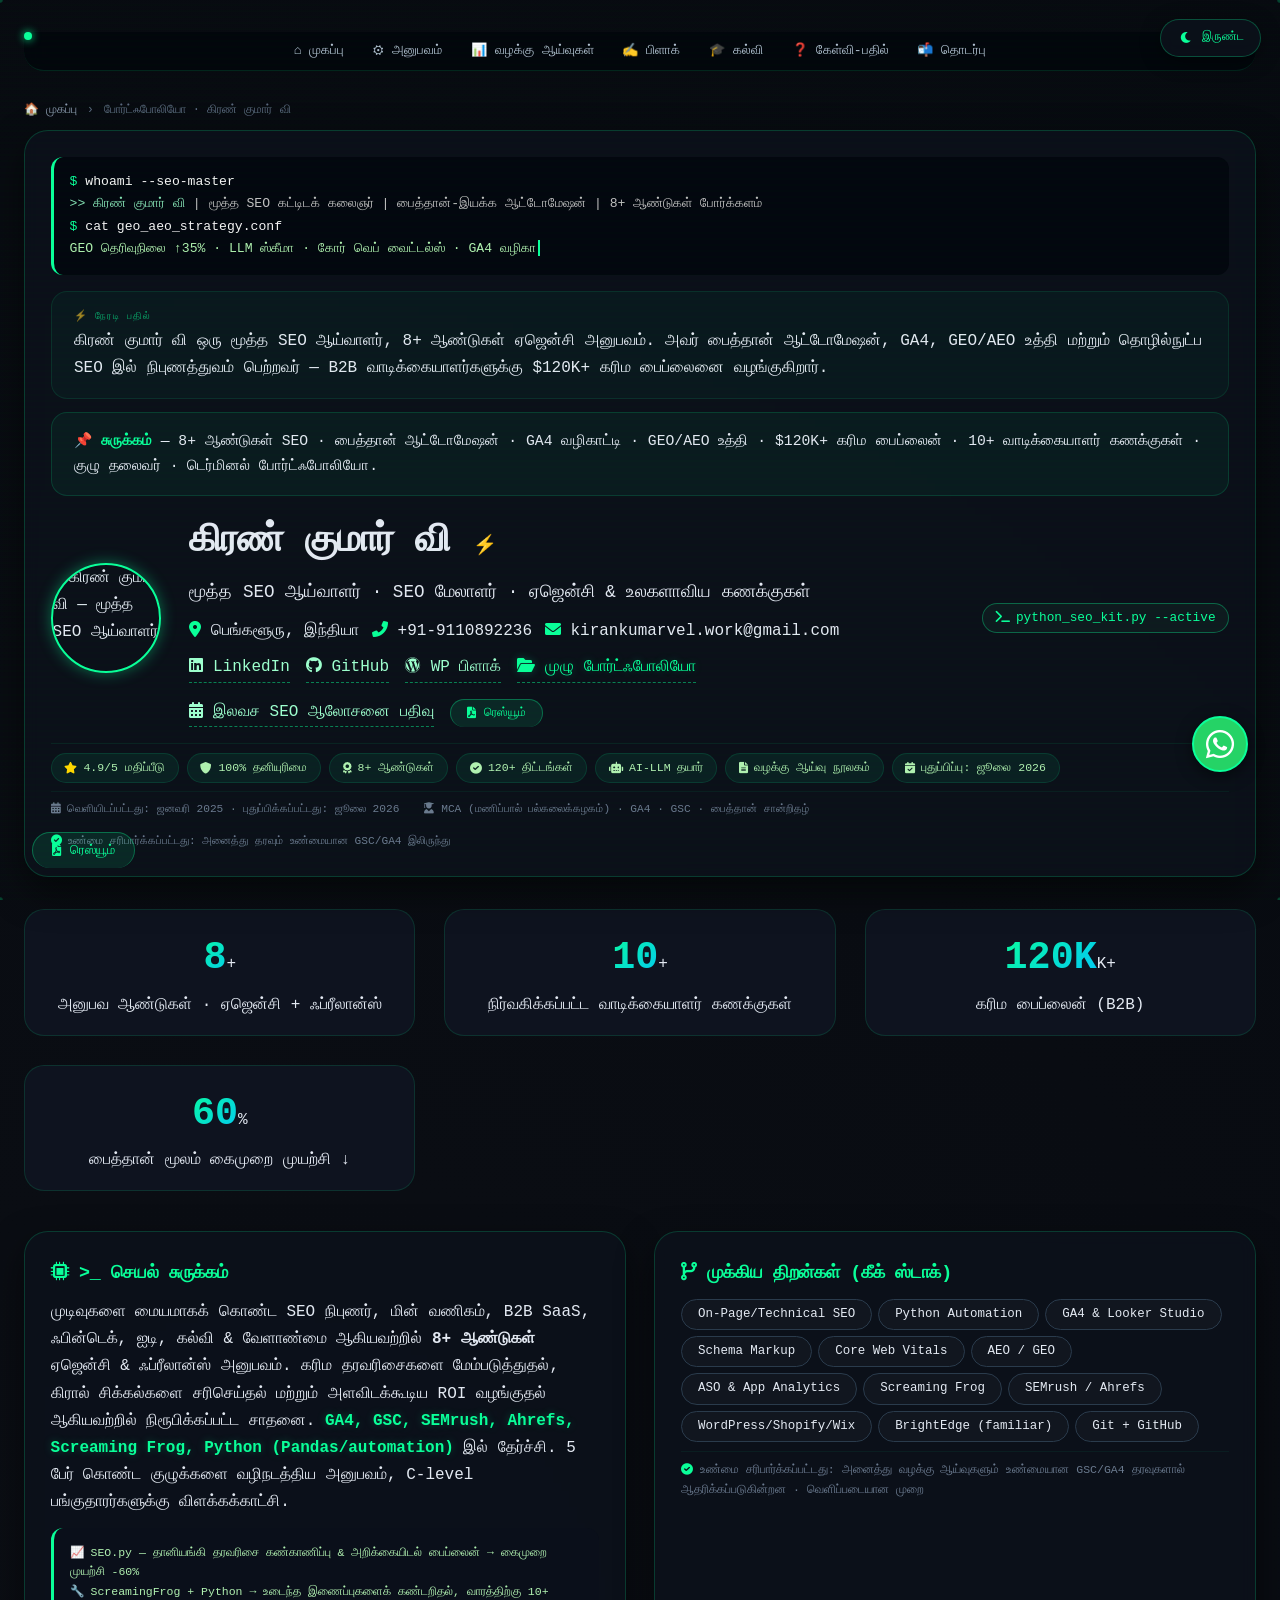
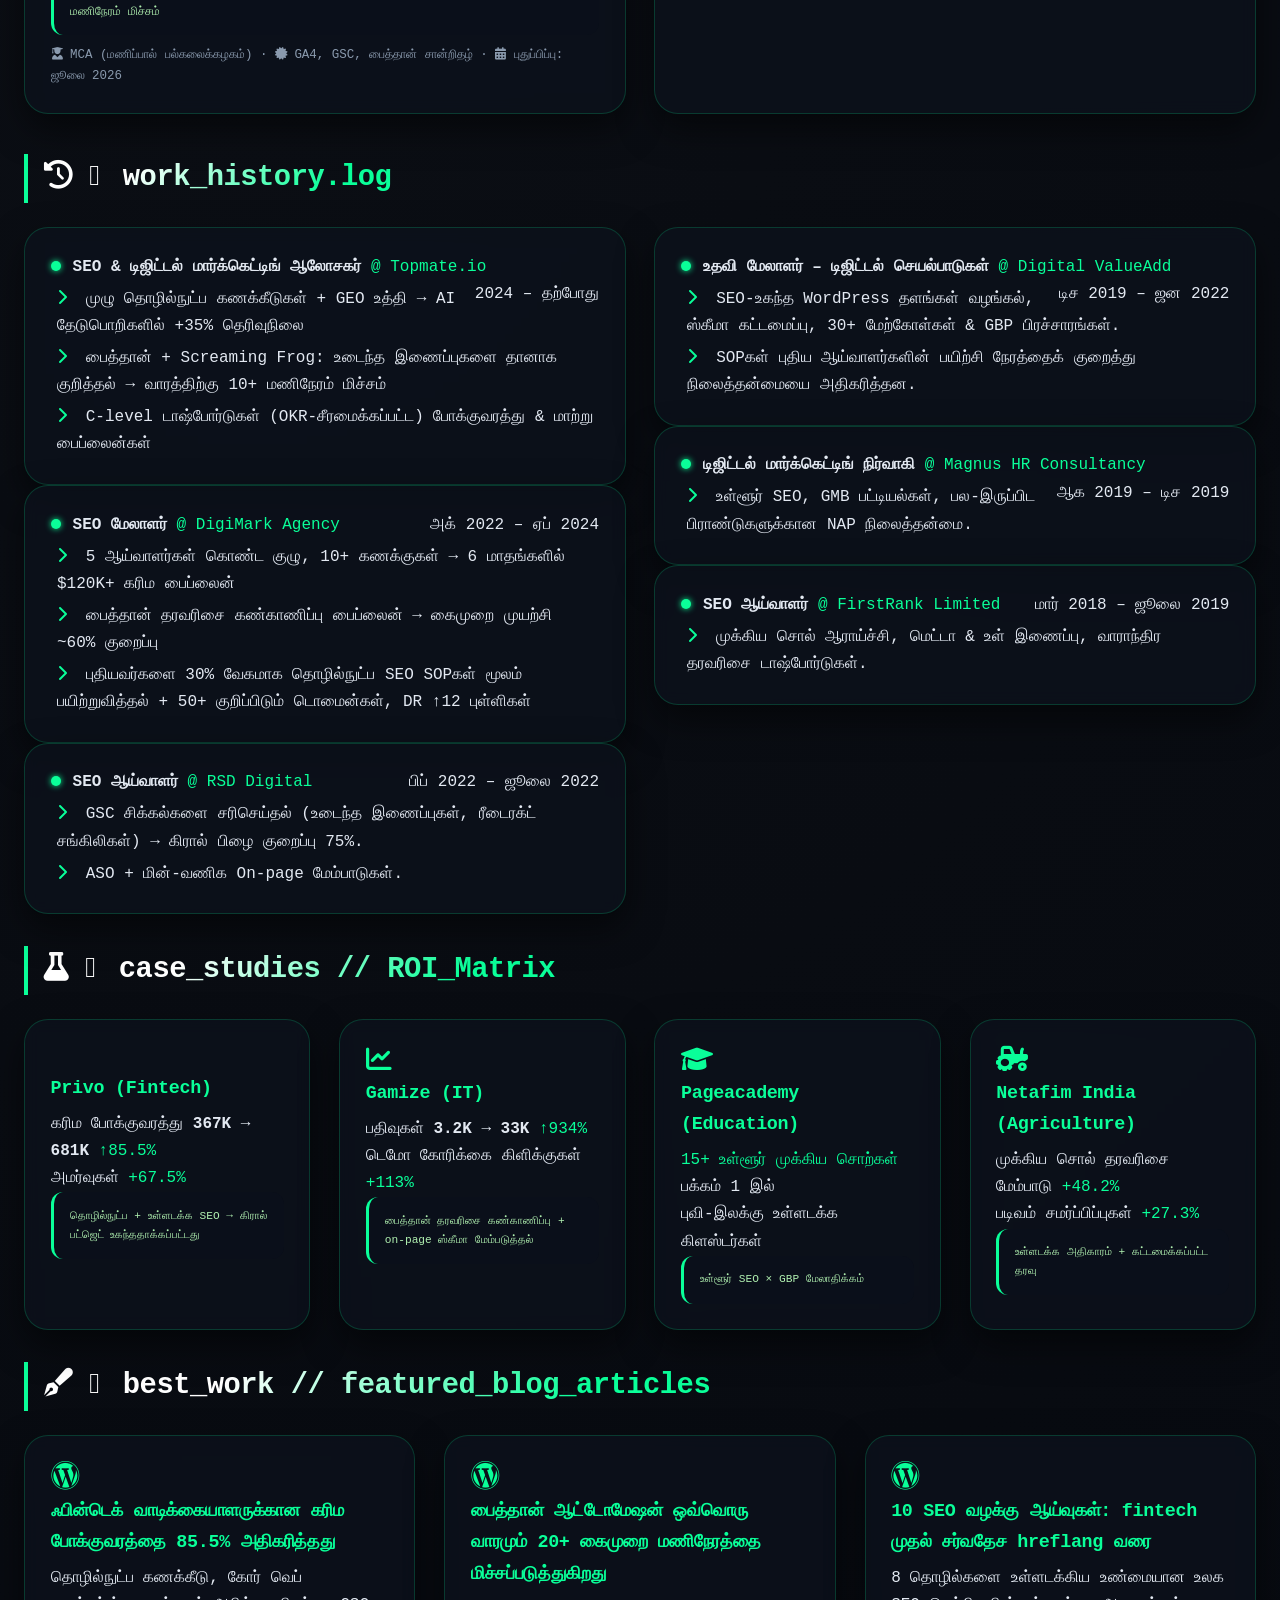
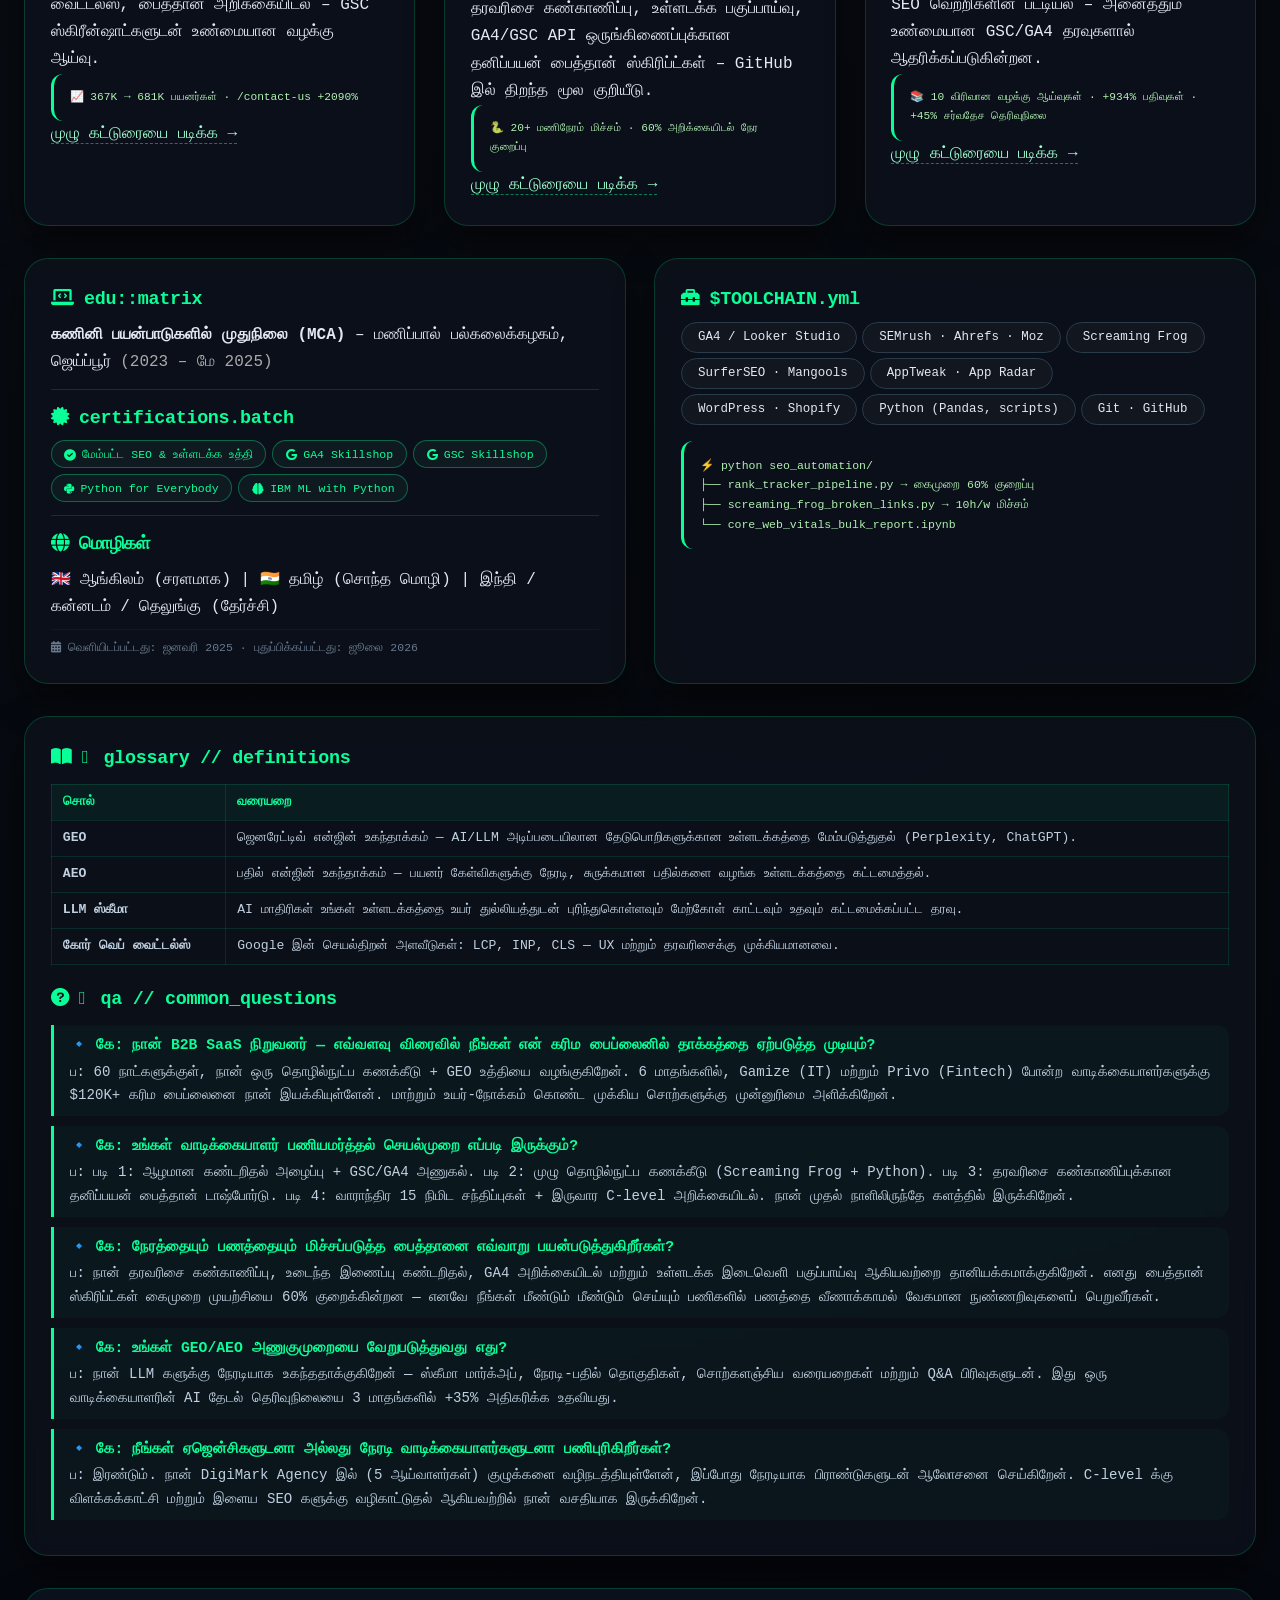
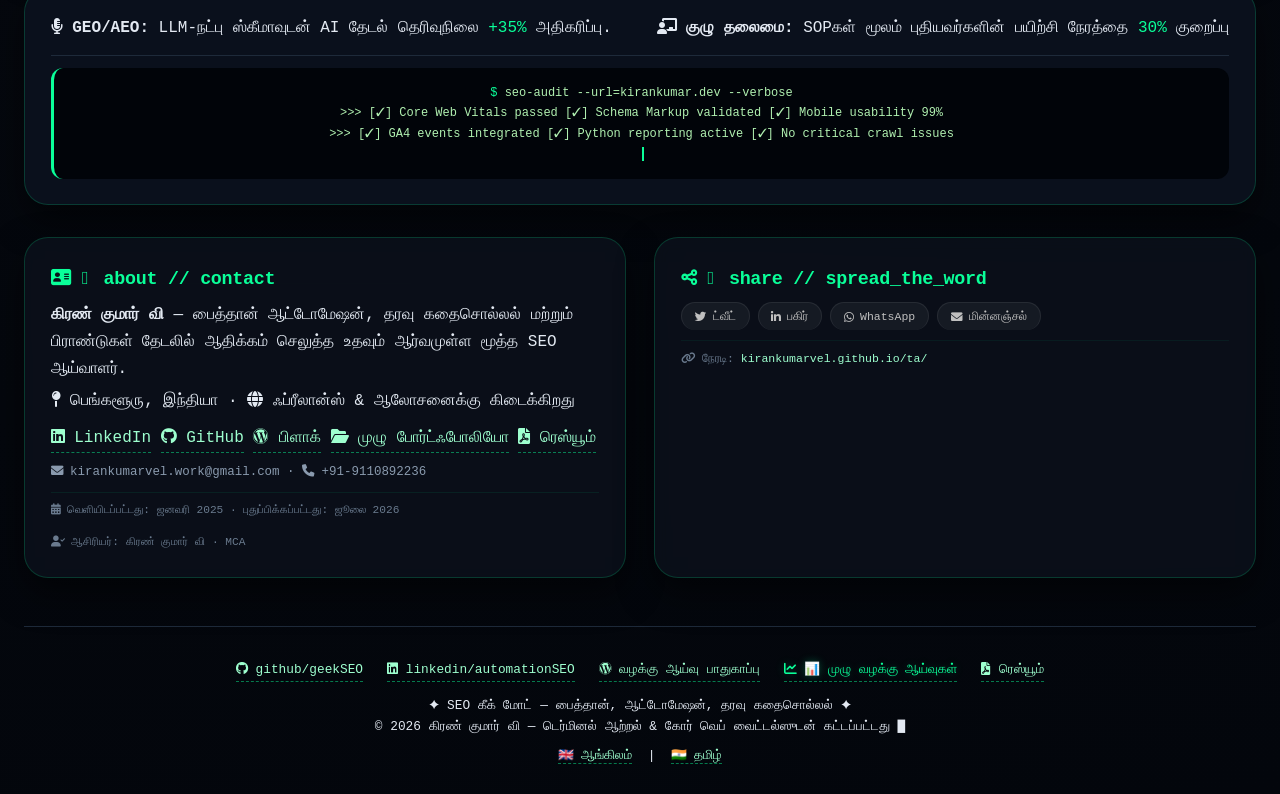
==== commit b34f7423: "Add Bingbot meta tag and AI assistant links Added meta tags for Bingbot and AI assistant links." ====
--- a/ta/index.html
+++ b/ta/index.html
@@ -5,6 +5,7 @@
     <meta name="viewport" content="width=device-width, initial-scale=1.0, viewport-fit=cover" />
     <meta name="description" content="மூத்த SEO ஆய்வாளர் & மேலாளர் · 8+ ஆண்டுகள் · பைத்தான் ஆட்டோமேஷன் · GA4 · GEO உத்தி · $120K+ கரிம பைப்லைன்" />
     <meta name="robots" content="index, follow" />
+    <meta name="bingbot" content="index, follow" />
     <meta name="keywords" content="SEO, மூத்த SEO ஆய்வாளர், பைத்தான் ஆட்டோமேஷன், GA4, தொழில்நுட்ப SEO, போர்ட்ஃபோலியோ, கிரண் குமார் வி" />
     <meta name="publisher" content="கிரண் குமார் வி" />
     <meta http-equiv="Content-Language" content="ta" />
@@ -30,6 +31,9 @@
     <link rel="alternate" hreflang="ta" href="https://kirankumarvel.github.io/ta/" />
     <link rel="alternate" hreflang="x-default" href="https://kirankumarvel.github.io/" />
 
+    <!-- llms.txt and llms-full.txt links for AI assistants (llmstxt.org spec) -->
+    <link rel="llms.txt" href="/llms.txt" type="text/plain" />
+    <link rel="llms-full.txt" href="/llms-full.txt" type="text/plain" />
     <!-- Open Graph -->
     <meta property="og:title" content="கிரண் குமார் வி · மூத்த SEO ஆய்வாளர் &amp; பைத்தான் ஆட்டோமேஷன் நிபுணர்" />
     <meta property="og:description" content="8+ ஆண்டுகள் ஏஜென்சி அனுபவம் · பைத்தான்-இயக்க SEO · $120K+ கரிம பைப்லைன் · GEO/AEO உத்தி" />
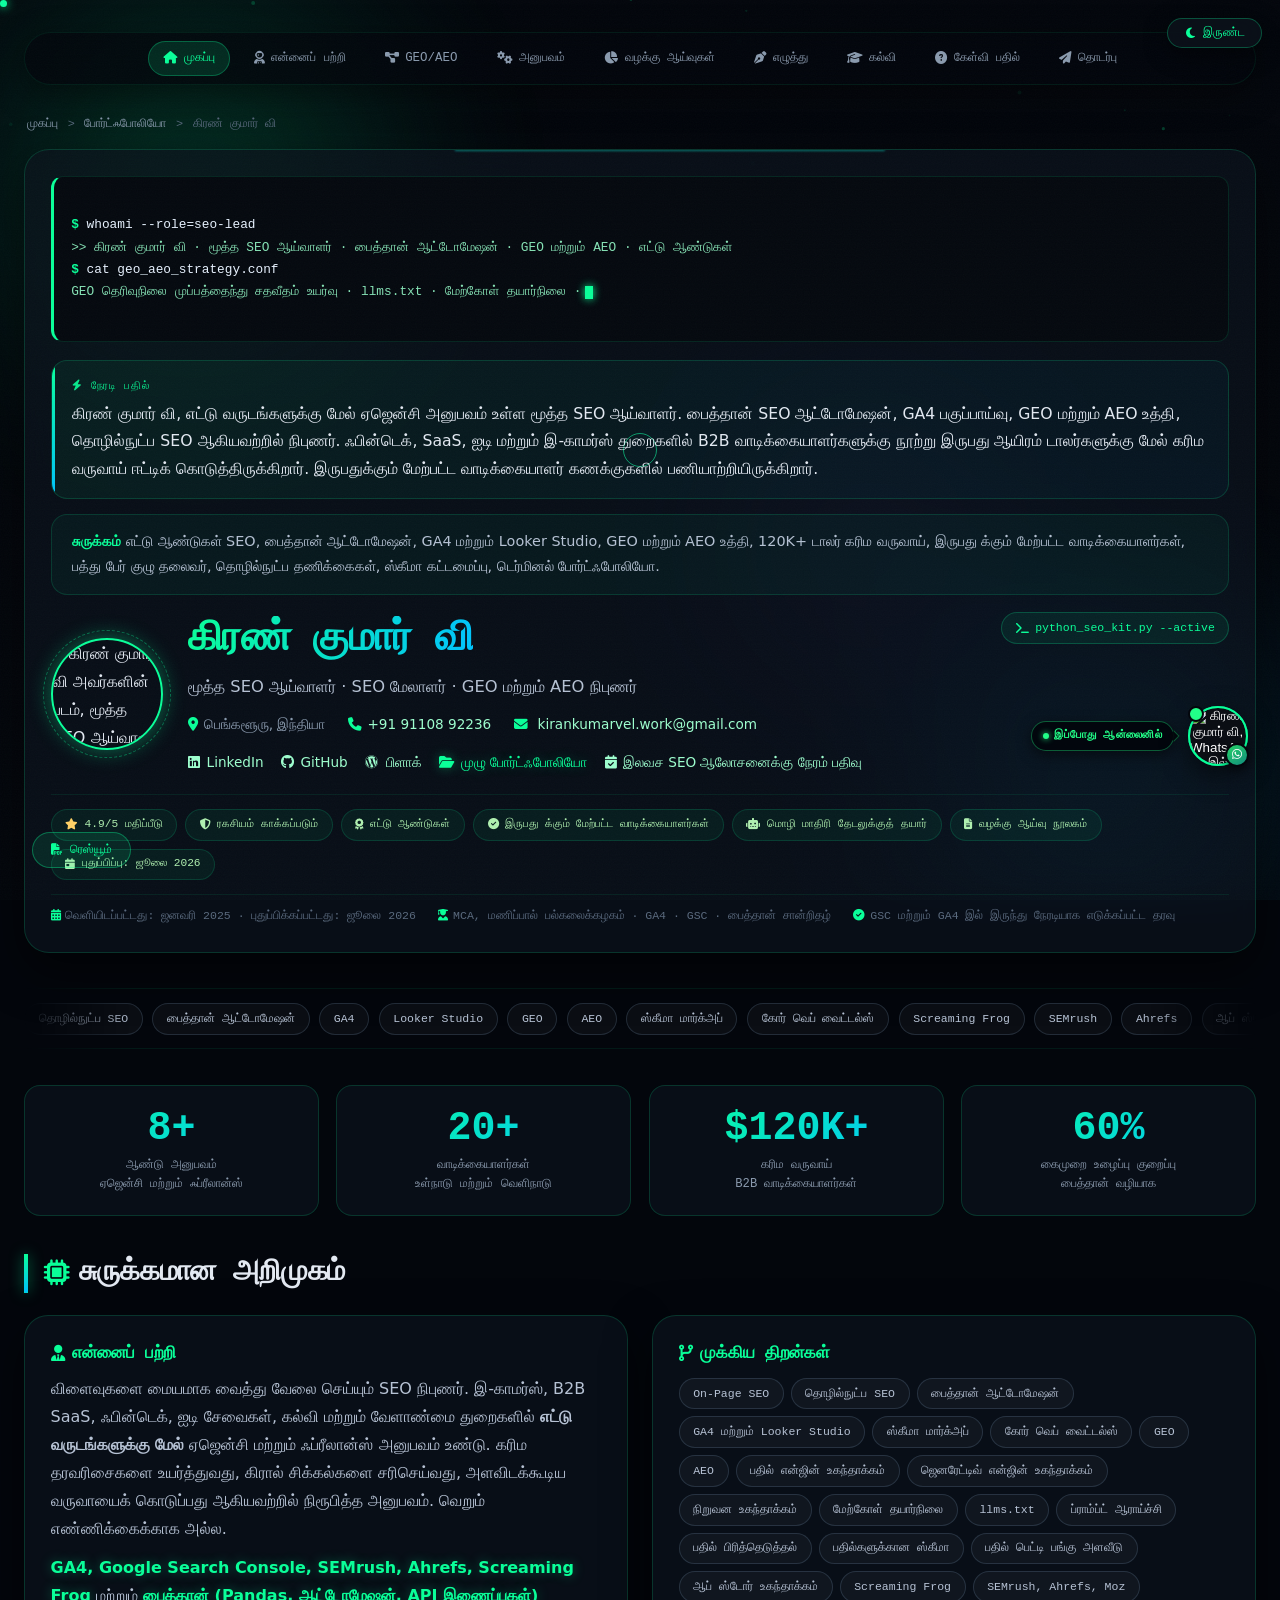
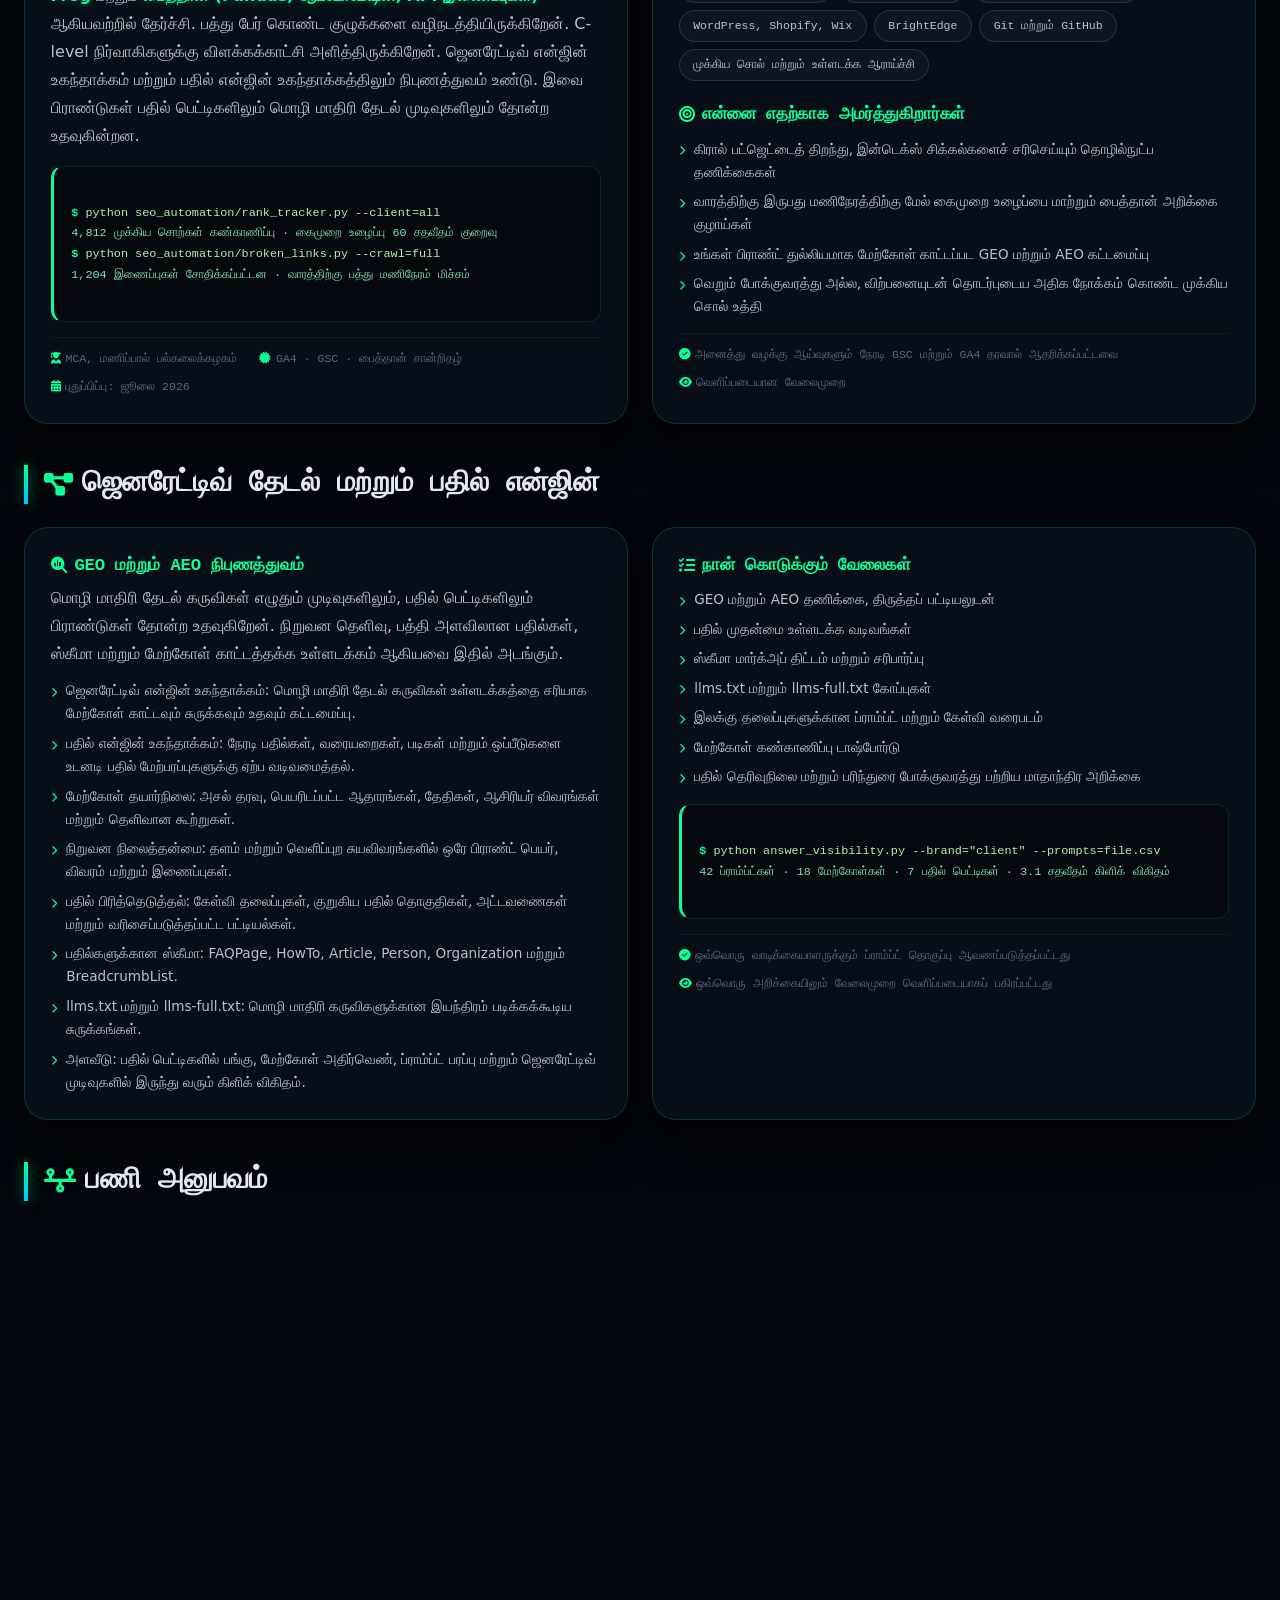
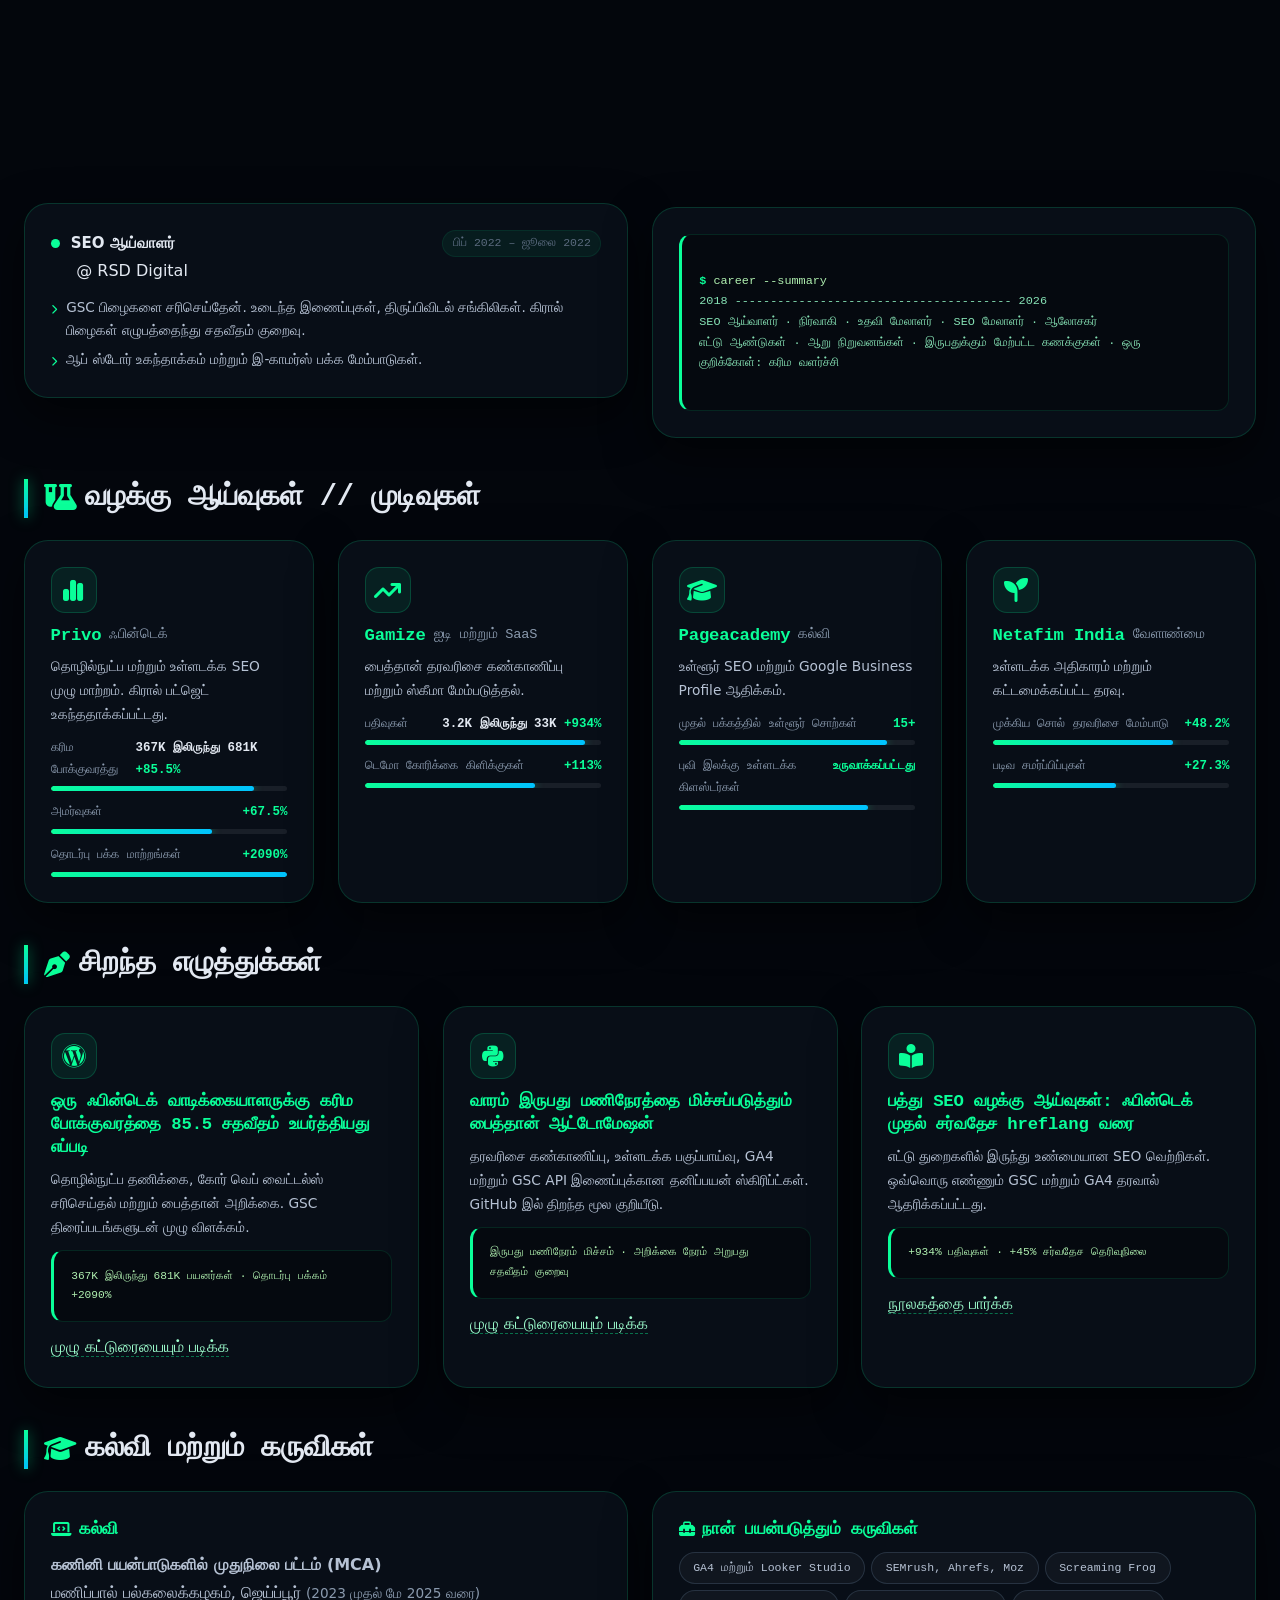
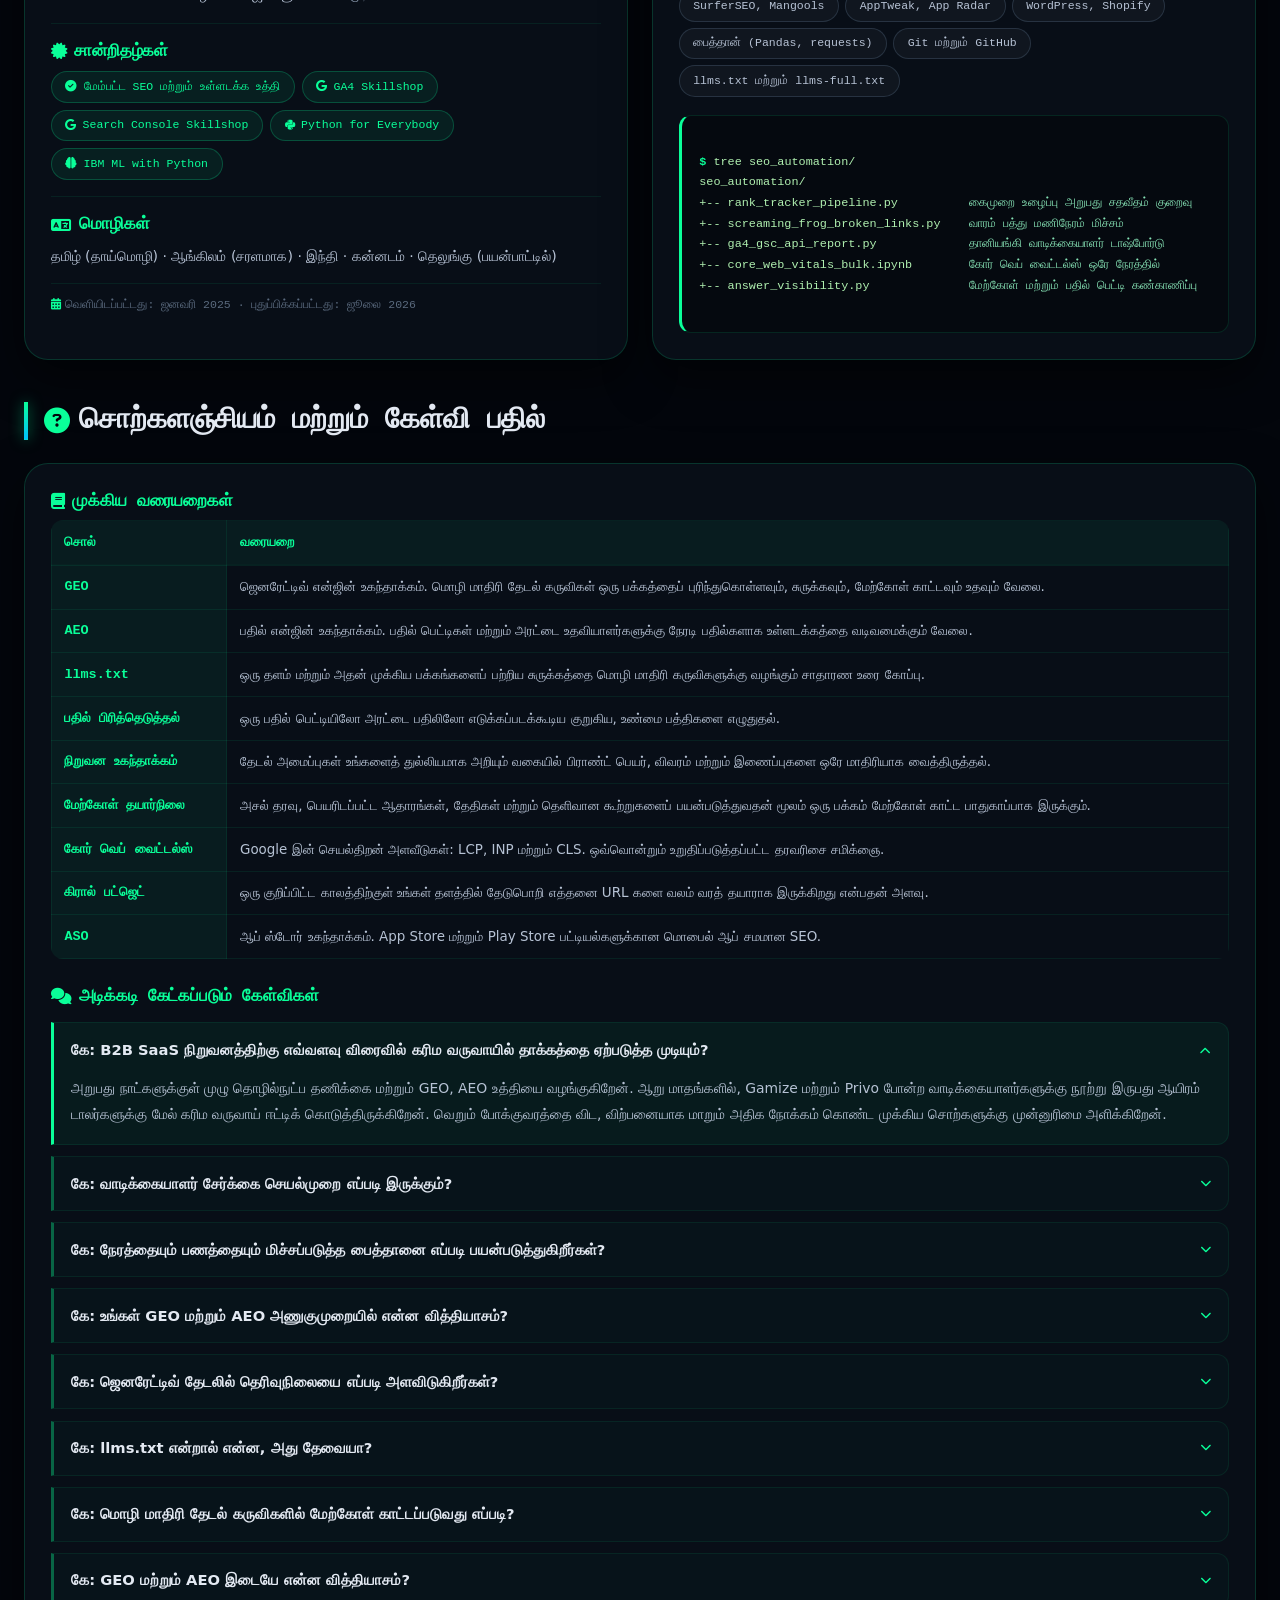
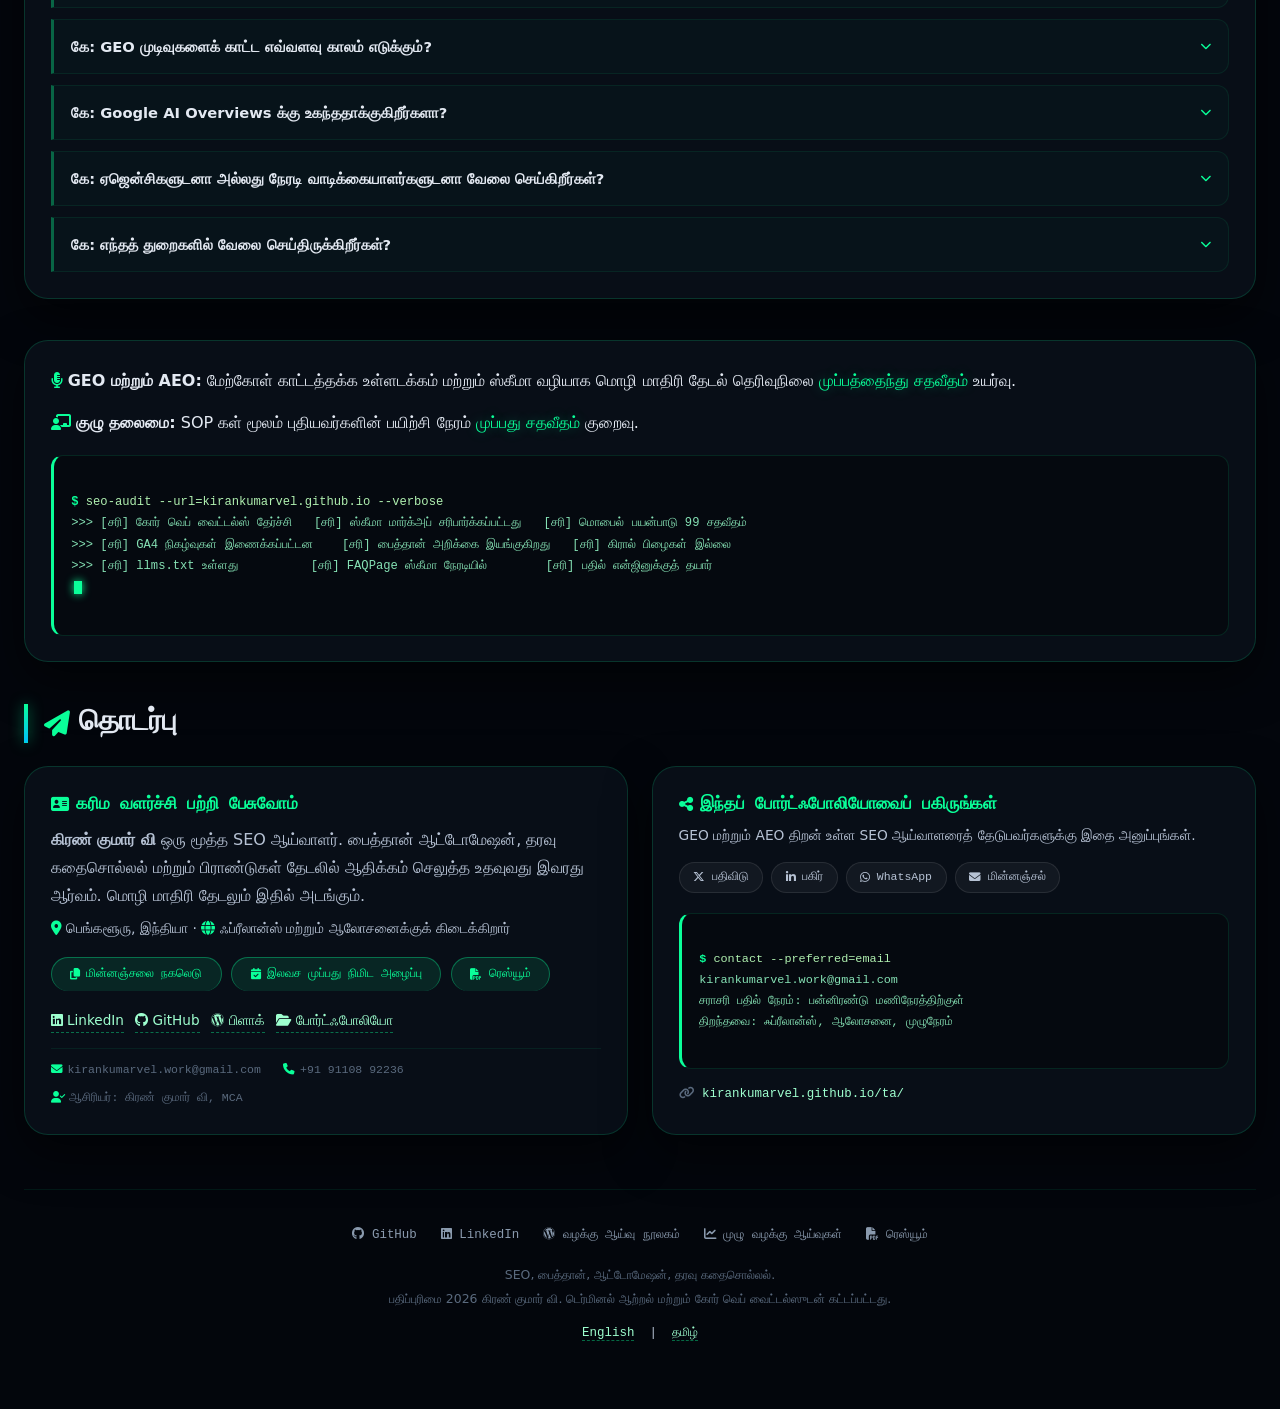
==== commit dd523b2a: "Update ta index.html with more optimized version [03-10-2026]" ====
--- a/ta/index.html
+++ b/ta/index.html
@@ -1,1848 +1,2722 @@
 <!DOCTYPE html>
 <html lang="ta">
 <head>
-    <meta charset="UTF-8" />
-    <meta name="viewport" content="width=device-width, initial-scale=1.0, viewport-fit=cover" />
-    <meta name="description" content="மூத்த SEO ஆய்வாளர் & மேலாளர் · 8+ ஆண்டுகள் · பைத்தான் ஆட்டோமேஷன் · GA4 · GEO உத்தி · $120K+ கரிம பைப்லைன்" />
-    <meta name="robots" content="index, follow" />
-    <meta name="bingbot" content="index, follow" />
-    <meta name="keywords" content="SEO, மூத்த SEO ஆய்வாளர், பைத்தான் ஆட்டோமேஷன், GA4, தொழில்நுட்ப SEO, போர்ட்ஃபோலியோ, கிரண் குமார் வி" />
-    <meta name="publisher" content="கிரண் குமார் வி" />
-    <meta http-equiv="Content-Language" content="ta" />
-
-    <!-- Security & Privacy Headers -->
-    <meta http-equiv="Content-Security-Policy" content="default-src 'self'; script-src 'self' https://cdnjs.cloudflare.com https://www.googletagmanager.com https://www.google-analytics.com 'unsafe-inline'; style-src 'self' https://fonts.googleapis.com https://cdnjs.cloudflare.com 'unsafe-inline'; img-src 'self' https://raw.githubusercontent.com data: blob:; font-src 'self' https://fonts.gstatic.com https://cdnjs.cloudflare.com; connect-src 'self' https://www.google-analytics.com; frame-src 'self' https://www.googletagmanager.com;" />
-    <meta name="referrer" content="strict-origin-when-cross-origin" />
-
-    <title>கிரண் குமார் வி · மூத்த SEO ஆய்வாளர் &amp; பைத்தான் ஆட்டோமேஷன் நிபுணர்</title>
-
-    <!-- Favicon -->
-    <link rel="icon" href="data:image/svg+xml,%3Csvg xmlns='http://www.w3.org/2000/svg' viewBox='0 0 100 100'%3E%3Crect width='100' height='100' rx='20' fill='%230B0E14'/%3E%3Ctext x='50' y='68' font-size='48' text-anchor='middle' font-family='monospace' fill='%230aff99'%3Eக%3C/text%3E%3C/svg%3E" type="image/svg+xml" />
-
-    <!-- Google Fonts + Font Awesome -->
-    <link rel="preconnect" href="https://fonts.googleapis.com" />
-    <link rel="preconnect" href="https://fonts.gstatic.com" crossorigin />
-    <link href="https://fonts.googleapis.com/css2?family=Inter:opsz,wght@14..32,300;14..32,400;14..32,600;14..32,700;14..32,800&family=Fira+Code:wght@400;500;600&display=swap" rel="stylesheet" />
-    <link rel="stylesheet" href="https://cdnjs.cloudflare.com/ajax/libs/font-awesome/6.0.0-beta3/css/all.min.css" />
-    <link rel="canonical" href="https://kirankumarvel.github.io/ta/" />
-
-    <!-- Alternate hreflang -->
-    <link rel="alternate" hreflang="en" href="https://kirankumarvel.github.io/" />
-    <link rel="alternate" hreflang="ta" href="https://kirankumarvel.github.io/ta/" />
-    <link rel="alternate" hreflang="x-default" href="https://kirankumarvel.github.io/" />
-
-    <!-- llms.txt and llms-full.txt links for AI assistants (llmstxt.org spec) -->
-    <link rel="llms.txt" href="/llms.txt" type="text/plain" />
-    <link rel="llms-full.txt" href="/llms-full.txt" type="text/plain" />
-    <!-- Open Graph -->
-    <meta property="og:title" content="கிரண் குமார் வி · மூத்த SEO ஆய்வாளர் &amp; பைத்தான் ஆட்டோமேஷன் நிபுணர்" />
-    <meta property="og:description" content="8+ ஆண்டுகள் ஏஜென்சி அனுபவம் · பைத்தான்-இயக்க SEO · $120K+ கரிம பைப்லைன் · GEO/AEO உத்தி" />
-    <meta property="og:url" content="https://kirankumarvel.github.io/ta/" />
-    <meta property="og:type" content="website" />
-    <meta property="og:image" content="https://raw.githubusercontent.com/Kirankumarvel/kirankumarvel.github.io/main/picofme.png" />
-    <meta property="og:site_name" content="கிரண் குமார் வி · SEO போர்ட்ஃபோலியோ" />
-    <meta property="og:locale" content="ta_IN" />
-
-    <!-- Twitter Card -->
-    <meta name="twitter:card" content="summary_large_image" />
-    <meta name="twitter:title" content="கிரண் குமார் வி · மூத்த SEO ஆய்வாளர் &amp; பைத்தான் ஆட்டோமேஷன் நிபுணர்" />
-    <meta name="twitter:description" content="8+ ஆண்டுகள் ஏஜென்சி அனுபவம் · பைத்தான்-இயக்க SEO · $120K+ கரிம பைப்லைன் · GEO/AEO உத்தி" />
-    <meta name="twitter:image" content="https://raw.githubusercontent.com/Kirankumarvel/kirankumarvel.github.io/main/picofme.png" />
-    <meta name="twitter:site" content="@kirankumarvel" />
-    <meta name="twitter:creator" content="@kirankumarvel" />
-
-    <!-- JSON-LD Structured Data (Person + Article) - translated description but keep same fields -->
-    <script type="application/ld+json">
+<meta charset="UTF-8" />
+<meta name="viewport" content="width=device-width, initial-scale=1.0, viewport-fit=cover" />
+<meta name="description" content="மூத்த SEO ஆய்வாளர், 8+ ஆண்டுகள் ஏஜென்சி அனுபவம். பைத்தான் ஆட்டோமேஷன், GA4, தொழில்நுட்ப SEO, GEO மற்றும் AEO உத்தி, மொழி மாதிரி தேடல் தெரிவுநிலை. இருபதுக்கும் மேற்பட்ட வாடிக்கையாளர்களுக்கு $120K+ கரிம வருவாய்." />
+<meta name="keywords" content="மூத்த SEO ஆய்வாளர், பைத்தான் SEO ஆட்டோமேஷன், GA4 ஆலோசகர், தொழில்நுட்ப SEO நிபுணர், GEO நிபுணர், AEO நிபுணர், பதில் என்ஜின் உகந்தாக்கம், ஜெனரேட்டிவ் என்ஜின் உகந்தாக்கம், மொழி மாதிரி தேடல், கிரண் குமார் வி" />
+<meta name="author" content="கிரண் குமார் வி" />
+<meta name="publisher" content="கிரண் குமார் வி" />
+<meta name="robots" content="index, follow, max-snippet:-1, max-image-preview:large, max-video-preview:-1" />
+<meta name="bingbot" content="index, follow" />
+<meta name="googlebot" content="index, follow" />
+<meta http-equiv="Content-Language" content="ta" />
+<meta name="theme-color" content="#03060C" media="(prefers-color-scheme: dark)" />
+<meta name="theme-color" content="#f0f4fa" media="(prefers-color-scheme: light)" />
+<meta name="format-detection" content="telephone=yes" />
+<meta name="geo.region" content="IN-KA" />
+<meta name="geo.placename" content="பெங்களூரு" />
+
+<!-- SECURITY AND PRIVACY -->
+<meta http-equiv="Content-Security-Policy" content="default-src 'self'; script-src 'self' https://cdnjs.cloudflare.com https://www.googletagmanager.com https://www.google-analytics.com 'unsafe-inline'; style-src 'self' https://fonts.googleapis.com https://cdnjs.cloudflare.com 'unsafe-inline'; img-src 'self' https://raw.githubusercontent.com data: blob:; font-src 'self' https://fonts.gstatic.com https://cdnjs.cloudflare.com; connect-src 'self' https://www.google-analytics.com https://www.googletagmanager.com; frame-src 'self' https://www.googletagmanager.com;" />
+<meta name="referrer" content="strict-origin-when-cross-origin" />
+
+<!-- CANONICAL AND LANGUAGE -->
+<link rel="canonical" href="https://kirankumarvel.github.io/ta/" />
+<link rel="alternate" hreflang="en" href="https://kirankumarvel.github.io/" />
+<link rel="alternate" hreflang="ta" href="https://kirankumarvel.github.io/ta/" />
+<link rel="alternate" hreflang="x-default" href="https://kirankumarvel.github.io/" />
+
+<!-- LLM DISCOVERY -->
+<link rel="alternate" type="text/plain" href="/llms.txt" title="LLM சுருக்கம்" />
+<link rel="alternate" type="text/plain" href="/llms-full.txt" title="LLM முழு சூழல்" />
+
+<!-- ICONS -->
+<link rel="icon" href="data:image/svg+xml,%3Csvg xmlns='http://www.w3.org/2000/svg' viewBox='0 0 100 100'%3E%3Crect width='100' height='100' rx='22' fill='%230B0E14'/%3E%3Ctext x='50' y='70' font-size='52' text-anchor='middle' font-family='monospace' font-weight='bold' fill='%230aff99'%3EK%3C/text%3E%3C/svg%3E" type="image/svg+xml" />
+<link rel="apple-touch-icon" href="https://raw.githubusercontent.com/Kirankumarvel/kirankumarvel.github.io/main/picofme.png" />
+
+<!-- PERFORMANCE HINTS -->
+<link rel="preconnect" href="https://fonts.googleapis.com" />
+<link rel="preconnect" href="https://fonts.gstatic.com" crossorigin />
+<link rel="preconnect" href="https://cdnjs.cloudflare.com" crossorigin />
+<link rel="preload" as="image" href="https://raw.githubusercontent.com/Kirankumarvel/kirankumarvel.github.io/main/picofme.png" />
+
+<!-- FONTS AND ICONS -->
+<link href="https://fonts.googleapis.com/css2?family=Inter:opsz,wght@14..32,300;14..32,400;14..32,500;14..32,600;14..32,700;14..32,800;14..32,900&family=Fira+Code:wght@400;500;600;700&family=Noto+Sans+Tamil:wght@400;500;600;700&display=swap" rel="stylesheet" />
+<link rel="stylesheet" href="https://cdnjs.cloudflare.com/ajax/libs/font-awesome/6.5.2/css/all.min.css" />
+
+<!-- OPEN GRAPH -->
+<meta property="og:type" content="profile" />
+<meta property="og:title" content="கிரண் குமார் வி - மூத்த SEO ஆய்வாளர் | GEO, AEO மற்றும் பைத்தான் ஆட்டோமேஷன்" />
+<meta property="og:description" content="எட்டு வருடங்களுக்கு மேல் ஏஜென்சி SEO அனுபவம். பைத்தான் ஆட்டோமேஷன், GA4, GEO மற்றும் AEO உத்தி, மொழி மாதிரி தேடல் தெரிவுநிலை. இருபதுக்கும் மேற்பட்ட வாடிக்கையாளர்களுக்கு $120K+ கரிம வருவாய்." />
+<meta property="og:url" content="https://kirankumarvel.github.io/ta/" />
+<meta property="og:image" content="https://raw.githubusercontent.com/Kirankumarvel/kirankumarvel.github.io/main/picofme.png" />
+<meta property="og:image:width" content="1200" />
+<meta property="og:image:height" content="630" />
+<meta property="og:image:alt" content="கிரண் குமார் வி - மூத்த SEO ஆய்வாளர்" />
+<meta property="og:site_name" content="கிரண் குமார் வி - SEO போர்ட்ஃபோலியோ" />
+<meta property="og:locale" content="ta_IN" />
+<meta property="profile:first_name" content="கிரண்" />
+<meta property="profile:last_name" content="குமார் வி" />
+
+<!-- TWITTER -->
+<meta name="twitter:card" content="summary_large_image" />
+<meta name="twitter:title" content="கிரண் குமார் வி - மூத்த SEO ஆய்வாளர் | GEO, AEO மற்றும் பைத்தான் ஆட்டோமேஷன்" />
+<meta name="twitter:description" content="எட்டு வருடங்களுக்கு மேல் ஏஜென்சி SEO. பைத்தான் ஆட்டோமேஷன், GA4, GEO, AEO. $120K+ கரிம வருவாய், இருபதுக்கும் மேற்பட்ட வாடிக்கையாளர்கள்." />
+<meta name="twitter:image" content="https://raw.githubusercontent.com/Kirankumarvel/kirankumarvel.github.io/main/picofme.png" />
+<meta name="twitter:image:alt" content="கிரண் குமார் வி - மூத்த SEO ஆய்வாளர்" />
+<meta name="twitter:site" content="@kirankumarvel" />
+<meta name="twitter:creator" content="@kirankumarvel" />
+
+<!-- STRUCTURED DATA -->
+<script type="application/ld+json">
+{
+  "@context": "https://schema.org",
+  "@graph": [
+    {
+      "@type": "Person",
+      "@id": "https://kirankumarvel.github.io/ta/#person",
+      "name": "கிரண் குமார் வி",
+      "givenName": "கிரண்",
+      "familyName": "குமார் வி",
+      "jobTitle": "மூத்த SEO ஆய்வாளர்",
+      "description": "எட்டு வருடங்களுக்கு மேல் ஏஜென்சி அனுபவம் உள்ள மூத்த SEO ஆய்வாளர். பைத்தான் ஆட்டோமேஷன், GA4 பகுப்பாய்வு, தொழில்நுட்ப SEO, ஜெனரேட்டிவ் என்ஜின் உகந்தாக்கம் மற்றும் பதில் என்ஜின் உகந்தாக்கத்தில் நிபுணர்.",
+      "url": "https://kirankumarvel.github.io/ta/",
+      "image": {
+        "@type": "ImageObject",
+        "url": "https://raw.githubusercontent.com/Kirankumarvel/kirankumarvel.github.io/main/picofme.png",
+        "width": 110,
+        "height": 110
+      },
+      "email": "mailto:kirankumarvel.work@gmail.com",
+      "telephone": "+91-9110892236",
+      "address": {
+        "@type": "PostalAddress",
+        "addressLocality": "பெங்களூரு",
+        "addressRegion": "கர்நாடகா",
+        "addressCountry": "IN"
+      },
+      "sameAs": [
+        "https://linkedin.com/in/kirankumarvel",
+        "https://github.com/Kirankumarvel",
+        "https://kirankumarvel.wordpress.com",
+        "https://twitter.com/kirankumarvel"
+      ],
+      "worksFor": { "@type": "Organization", "name": "Topmate.io" },
+      "alumniOf": {
+        "@type": "CollegeOrUniversity",
+        "name": "மணிப்பால் பல்கலைக்கழகம், ஜெய்ப்பூர்"
+      },
+      "knowsAbout": [
+        "தேடுபொறி உகந்தாக்கம்",
+        "பைத்தான் ஆட்டோமேஷன்",
+        "Google Analytics 4",
+        "தொழில்நுட்ப SEO",
+        "ஜெனரேட்டிவ் என்ஜின் உகந்தாக்கம்",
+        "பதில் என்ஜின் உகந்தாக்கம்",
+        "மொழி மாதிரி தேடல் தெரிவுநிலை",
+        "பதில் பெட்டி உகந்தாக்கம்",
+        "நிறுவன உகந்தாக்கம்",
+        "மேற்கோள் தயார்நிலை",
+        "llms.txt",
+        "பதில்களுக்கான ஸ்கீமா மார்க்அப்",
+        "ப்ராம்ப்ட் ஆராய்ச்சி",
+        "பதில் பிரித்தெடுத்தல்",
+        "பதில் பெட்டி பங்கு அளவீடு",
+        "கோர் வெப் வைட்டல்ஸ்",
+        "ஆப் ஸ்டோர் உகந்தாக்கம்"
+      ],
+      "knowsLanguage": [
+        { "@type": "Language", "name": "தமிழ்" },
+        { "@type": "Language", "name": "ஆங்கிலம்" },
+        { "@type": "Language", "name": "இந்தி" },
+        { "@type": "Language", "name": "கன்னடம்" },
+        { "@type": "Language", "name": "தெலுங்கு" }
+      ],
+      "hasCredential": [
+        { "@type": "EducationalOccupationalCredential", "name": "மேம்பட்ட SEO மற்றும் உள்ளடக்க உத்தி" },
+        { "@type": "EducationalOccupationalCredential", "name": "Google Analytics 4 சான்றிதழ்" },
+        { "@type": "EducationalOccupationalCredential", "name": "Google Search Console சான்றிதழ்" },
+        { "@type": "EducationalOccupationalCredential", "name": "Python for Everybody" },
+        { "@type": "EducationalOccupationalCredential", "name": "IBM Machine Learning with Python" }
+      ]
+    },
+    {
+      "@type": "WebSite",
+      "@id": "https://kirankumarvel.github.io/ta/#website",
+      "url": "https://kirankumarvel.github.io/ta/",
+      "name": "கிரண் குமார் வி - SEO போர்ட்ஃபோலியோ",
+      "description": "கிரண் குமார் வி அவர்களின் போர்ட்ஃபோலியோ. பைத்தான் ஆட்டோமேஷன், GA4, GEO மற்றும் AEO உத்தியில் நிபுணத்துவம் பெற்ற மூத்த SEO ஆய்வாளர்.",
+      "publisher": { "@id": "https://kirankumarvel.github.io/ta/#person" },
+      "inLanguage": "ta",
+      "copyrightYear": "2026"
+    },
+    {
+      "@type": "ProfilePage",
+      "@id": "https://kirankumarvel.github.io/ta/#webpage",
+      "url": "https://kirankumarvel.github.io/ta/",
+      "name": "கிரண் குமார் வி - மூத்த SEO ஆய்வாளர் | GEO, AEO மற்றும் பைத்தான் ஆட்டோமேஷன்",
+      "isPartOf": { "@id": "https://kirankumarvel.github.io/ta/#website" },
+      "about": { "@id": "https://kirankumarvel.github.io/ta/#person" },
+      "mainEntity": { "@id": "https://kirankumarvel.github.io/ta/#person" },
+      "datePublished": "2025-01-15",
+      "dateModified": "2026-07-13",
+      "inLanguage": "ta",
+      "breadcrumb": { "@id": "https://kirankumarvel.github.io/ta/#breadcrumb" }
+    },
+    {
+      "@type": "BreadcrumbList",
+      "@id": "https://kirankumarvel.github.io/ta/#breadcrumb",
+      "itemListElement": [
+        { "@type": "ListItem", "position": 1, "name": "முகப்பு", "item": "https://kirankumarvel.github.io/ta/" },
+        { "@type": "ListItem", "position": 2, "name": "போர்ட்ஃபோலியோ", "item": "https://kirankumarvel.github.io/ta/#hero" },
+        { "@type": "ListItem", "position": 3, "name": "GEO மற்றும் AEO சிறப்புகள்", "item": "https://kirankumarvel.github.io/ta/#specialisms" },
+        { "@type": "ListItem", "position": 4, "name": "வழக்கு ஆய்வுகள்", "item": "https://kirankumarvel.github.io/ta/#case-studies" }
+      ]
+    },
+    {
+      "@type": "ItemList",
+      "@id": "https://kirankumarvel.github.io/ta/#casestudies",
+      "name": "SEO வழக்கு ஆய்வுகள்",
+      "itemListElement": [
+        { "@type": "ListItem", "position": 1, "name": "Privo, ஃபின்டெக், கரிம போக்குவரத்து 85.5 சதவீதம் அதிகரிப்பு, 367K இலிருந்து 681K" },
+        { "@type": "ListItem", "position": 2, "name": "Gamize, ஐடி, பதிவுகள் 934 சதவீதம் அதிகரிப்பு, 3.2K இலிருந்து 33K" },
+        { "@type": "ListItem", "position": 3, "name": "Pageacademy, கல்வி, 15 க்கும் மேற்பட்ட உள்ளூர் முக்கிய சொற்கள் முதல் பக்கத்தில்" },
+        { "@type": "ListItem", "position": 4, "name": "Netafim India, வேளாண்மை, முக்கிய சொல் தரவரிசை 48.2 சதவீதம் அதிகரிப்பு" }
+      ]
+    },
+    {
+      "@type": "FAQPage",
+      "@id": "https://kirankumarvel.github.io/ta/#faq",
+      "mainEntity": [
         {
-            "@context": "https://schema.org",
-            "@type": "Person",
-            "name": "கிரண் குமார் வி",
-            "jobTitle": "மூத்த SEO ஆய்வாளர்",
-            "url": "https://kirankumarvel.github.io/ta/",
-            "email": "kirankumarvel.work@gmail.com",
-            "telephone": "+91-9110892236",
-            "address": {
-                "@type": "PostalAddress",
-                "addressLocality": "பெங்களூரு",
-                "addressCountry": "இந்தியா"
-            },
-            "sameAs": [
-                "https://linkedin.com/in/kirankumarvel",
-                "https://github.com/Kirankumarvel",
-                "https://kirankumarvel.wordpress.com",
-                "https://twitter.com/kirankumarvel"
-            ],
-            "worksFor": {
-                "@type": "Organization",
-                "name": "Topmate.io"
-            },
-            "description": "மூத்த SEO ஆய்வாளர், 8+ ஆண்டுகள் ஏஜென்சி அனுபவம். பைத்தான் ஆட்டோமேஷன், GA4, GEO உத்தி.",
-            "alumniOf": {
-                "@type": "CollegeOrUniversity",
-                "name": "மணிப்பால் பல்கலைக்கழகம், ஜெய்ப்பூர்"
-            },
-            "knowsAbout": ["தேடுபொறி உகந்தாக்கம்", "பைத்தான் ஆட்டோமேஷன்", "Google Analytics 4", "தொழில்நுட்ப SEO", "ஜெனரேட்டிவ் என்ஜின் உகந்தாக்கம்"]
+          "@type": "Question",
+          "name": "B2B SaaS நிறுவனத்திற்கு எவ்வளவு விரைவில் கரிம வருவாயில் தாக்கத்தை ஏற்படுத்த முடியும்?",
+          "acceptedAnswer": {
+            "@type": "Answer",
+            "text": "அறுபது நாட்களுக்குள் முழு தொழில்நுட்ப தணிக்கை மற்றும் GEO, AEO உத்தியை வழங்குகிறேன். ஆறு மாதங்களில், Gamize மற்றும் Privo போன்ற வாடிக்கையாளர்களுக்கு நூற்று இருபது ஆயிரம் டாலர்களுக்கு மேல் கரிம வருவாய் ஈட்டிக் கொடுத்திருக்கிறேன். வெறும் போக்குவரத்தை விட, விற்பனையாக மாறும் அதிக நோக்கம் கொண்ட முக்கிய சொற்களுக்கு முன்னுரிமை அளிக்கிறேன்."
+          }
+        },
+        {
+          "@type": "Question",
+          "name": "வாடிக்கையாளர் சேர்க்கை செயல்முறை எப்படி இருக்கும்?",
+          "acceptedAnswer": {
+            "@type": "Answer",
+            "text": "படி ஒன்று: ஆழமான கண்டறிதல் அழைப்பு, GSC மற்றும் GA4 அணுகலுடன். படி இரண்டு: Screaming Frog மற்றும் தனிப்பயன் பைத்தான் கிராலர்களைப் பயன்படுத்தி முழு தொழில்நுட்ப தணிக்கை. படி மூன்று: தனிப்பயன் பைத்தான் தரவரிசை கண்காணிப்பு டாஷ்போர்டு. படி நான்கு: வாராந்திர பதினைந்து நிமிட சந்திப்புகள், இருவார C-level அறிக்கைகள். முதல் நாளிலிருந்தே களத்தில் இறங்கி வேலை செய்கிறேன்."
+          }
+        },
+        {
+          "@type": "Question",
+          "name": "நேரத்தையும் பணத்தையும் மிச்சப்படுத்த பைத்தானை எப்படி பயன்படுத்துகிறீர்கள்?",
+          "acceptedAnswer": {
+            "@type": "Answer",
+            "text": "தரவரிசை கண்காணிப்பு, உடைந்த இணைப்பு கண்டறிதல், GA4 அறிக்கையிடல் மற்றும் உள்ளடக்க இடைவெளி பகுப்பாய்வை தானியக்கமாக்குகிறேன். எனது பைத்தான் ஸ்கிரிப்ட்கள் கைமுறை உழைப்பை சுமார் அறுபது சதவீதம் குறைக்கின்றன. அதனால் மீண்டும் மீண்டும் செய்யும் வேலைகளில் நேரத்தை வீணாக்காமல், வேகமான முடிவுகளை எடுக்க முடியும்."
+          }
+        },
+        {
+          "@type": "Question",
+          "name": "உங்கள் GEO மற்றும் AEO அணுகுமுறையில் என்ன வித்தியாசம்?",
+          "acceptedAnswer": {
+            "@type": "Answer",
+            "text": "மொழி மாதிரி தேடல் கருவிகளுக்கு நேரடியாக உகந்ததாக்குகிறேன். ஸ்கீமா மார்க்அப், நேரடி பதில் தொகுதிகள், சொற்களஞ்சிய வரையறைகள் மற்றும் கேள்வி-பதில் பிரிவுகளைப் பயன்படுத்துகிறேன். இந்த அணுகுமுறை ஒரு வாடிக்கையாளரின் பதில் தெரிவுநிலையை மூன்று மாதங்களில் முப்பத்தைந்து சதவீதம் உயர்த்தியது."
+          }
+        },
+        {
+          "@type": "Question",
+          "name": "ஜெனரேட்டிவ் தேடலில் தெரிவுநிலையை எப்படி அளவிடுகிறீர்கள்?",
+          "acceptedAnswer": {
+            "@type": "Answer",
+            "text": "ஒவ்வொரு தலைப்புக்கும் ஒரு நிலையான ப்ராம்ப்ட் தொகுப்பை கண்காணிக்கிறேன். பிராண்ட் மேற்கோள் காட்டப்படுகிறதா, இணைக்கப்படுகிறதா, சுருக்கப்படுகிறதா என்பதைப் பதிவு செய்கிறேன். பதில் பெட்டி இருப்பு, மேற்கோள் அதிர்வெண், பரிந்துரை போக்குவரத்து மற்றும் மொழி மாதிரி தேடல் முடிவுகளிலிருந்து வரும் மாற்றங்களையும் அளவிடுகிறேன்."
+          }
+        },
+        {
+          "@type": "Question",
+          "name": "llms.txt என்றால் என்ன, அது தேவையா?",
+          "acceptedAnswer": {
+            "@type": "Answer",
+            "text": "llms.txt என்பது ஒரு சாதாரண உரை கோப்பு. உங்கள் தளம் மற்றும் அதன் முக்கிய பக்கங்களைப் பற்றிய சுருக்கத்தை மொழி மாதிரி கருவிகளுக்கு வழங்குகிறது. உங்கள் பிராண்டை அவை வேகமாக புரிந்துகொள்ள உதவுகிறது. துல்லியமான மேற்கோள்கள் மற்றும் சுருக்கங்களை விரும்பும் எந்த தளத்திற்கும் இது பயனுள்ளது."
+          }
+        },
+        {
+          "@type": "Question",
+          "name": "மொழி மாதிரி தேடல் கருவிகளில் மேற்கோள் காட்டப்படுவது எப்படி?",
+          "acceptedAnswer": {
+            "@type": "Answer",
+            "text": "அசல் தரவு, பெயரிடப்பட்ட ஆதாரங்கள், தெளிவான தேதிகள், ஆசிரியர் விவரங்கள், குறுகிய பதில் பத்திகள், கேள்வி தலைப்புகள் மற்றும் ஸ்கீமா மார்க்அப் ஆகியவற்றைப் பயன்படுத்துகிறேன். மேலும் தளம் மற்றும் வெளிப்புற சுயவிவரங்களில் பிராண்ட் பெயர், விவரம் மற்றும் இணைப்புகளை ஒரே மாதிரியாக வைத்திருக்கிறேன்."
+          }
+        },
+        {
+          "@type": "Question",
+          "name": "GEO மற்றும் AEO இடையே என்ன வித்தியாசம்?",
+          "acceptedAnswer": {
+            "@type": "Answer",
+            "text": "GEO என்பது மொழி மாதிரி தேடல் கருவிகள் ஒரு பக்கத்தை எப்படி புரிந்துகொள்கின்றன, சுருக்குகின்றன, மேற்கோள் காட்டுகின்றன என்பதில் கவனம் செலுத்துகிறது. AEO என்பது பதில் பெட்டிகள், அரட்டை உதவியாளர்கள் மற்றும் உடனடி பதில் மேற்பரப்புகளுக்கு நேரடி பதில்களை வடிவமைப்பதில் கவனம் செலுத்துகிறது. இரண்டும் ஒன்றுடன் ஒன்று கலக்கின்றன. ஆனால் GEO பரந்தது, AEO பதில் வடிவமைப்பில் அதிக கவனம் செலுத்துகிறது."
+          }
+        },
+        {
+          "@type": "Question",
+          "name": "GEO முடிவுகளைக் காட்ட எவ்வளவு காலம் எடுக்கும்?",
+          "acceptedAnswer": {
+            "@type": "Answer",
+            "text": "தொழில்நுட்ப மற்றும் ஸ்கீமா சரிசெய்தல்கள் சில வாரங்களில் தெரியும். மேற்கோள் மற்றும் பதில் பெட்டி ஆதாயங்கள் பொதுவாக இரண்டு முதல் நான்கு மாதங்கள் எடுக்கும். போட்டி, உள்ளடக்க ஆழம் மற்றும் மொழி மாதிரி கருவிகள் எவ்வளவு அடிக்கடி தங்கள் ஆதாரங்களைப் புதுப்பிக்கின்றன என்பதைப் பொறுத்தது."
+          }
+        },
+        {
+          "@type": "Question",
+          "name": "Google AI Overviews க்கு உகந்ததாக்குகிறீர்களா?",
+          "acceptedAnswer": {
+            "@type": "Answer",
+            "text": "ஆம். AI Overviews பதில் பெட்டிகள் மற்றும் மொழி மாதிரி தேடலுக்கு ஒத்த சமிக்ஞைகளைப் பயன்படுத்துகின்றன. பத்தி அளவிலான தெளிவு, நிறுவன நிலைத்தன்மை, ஸ்கீமா மற்றும் மேற்கோள் காட்டத்தக்க உள்ளடக்கத்தில் கவனம் செலுத்துகிறேன். அவை ஒரு மேலோட்டத்தில் எடுக்கப்படலாம்."
+          }
+        },
+        {
+          "@type": "Question",
+          "name": "ஏஜென்சிகளுடனா அல்லது நேரடி வாடிக்கையாளர்களுடனா வேலை செய்கிறீர்கள்?",
+          "acceptedAnswer": {
+            "@type": "Answer",
+            "text": "இரண்டும். DigiMark Agency இல் பத்து பேர் கொண்ட குழுவை வழிநடத்தியிருக்கிறேன். இப்போது நேரடியாக பிராண்டுகளுடன் ஆலோசனை வழங்குகிறேன். C-level பங்குதாரர்களுக்கு விளக்கக்காட்சி அளிப்பதிலும், இளைய SEO நிபுணர்களுக்கு வழிகாட்டுவதிலும் வசதியாக இருக்கிறேன்."
+          }
+        },
+        {
+          "@type": "Question",
+          "name": "எந்தத் துறைகளில் வேலை செய்திருக்கிறீர்கள்?",
+          "acceptedAnswer": {
+            "@type": "Answer",
+            "text": "இ-காமர்ஸ், B2B SaaS, ஃபின்டெக், ஐடி சேவைகள், கல்வி மற்றும் வேளாண்மை. தொழில்நுட்ப SEO, உள்ளூர் SEO, hreflang உடன் சர்வதேச SEO மற்றும் ஆப் ஸ்டோர் உகந்தாக்கம் ஆகியவை இதில் அடங்கும்."
+          }
         }
-    </script>
-
-    <script type="application/ld+json">
-        {
-            "@context": "https://schema.org",
-            "@type": "Article",
-            "headline": "கிரண் குமார் வி — மூத்த SEO ஆய்வாளர் & பைத்தான் ஆட்டோமேஷன் நிபுணர்",
-            "description": "8+ ஆண்டுகள் ஏஜென்சி அனுபவம் · பைத்தான்-இயக்க SEO · $120K+ கரிம பைப்லைன் · GEO/AEO உத்தி",
-            "author": {
-                "@type": "Person",
-                "name": "கிரண் குமார் வி",
-                "url": "https://kirankumarvel.github.io/ta/"
-            },
-            "publisher": {
-                "@type": "Person",
-                "name": "கிரண் குமார் வி"
-            },
-            "datePublished": "2025-01-15",
-            "dateModified": "2026-07-13",
-            "image": "https://raw.githubusercontent.com/Kirankumarvel/kirankumarvel.github.io/main/picofme.png",
-            "mainEntityOfPage": {
-                "@type": "WebPage",
-                "@id": "https://kirankumarvel.github.io/ta/"
-            }
+      ]
+    }
+  ]
+}
+</script>
+
+<!-- GOOGLE ANALYTICS -->
+<script async src="https://www.googletagmanager.com/gtag/js?id=G-98NNEW3824"></script>
+<script>
+  window.dataLayer = window.dataLayer || [];
+  function gtag(){dataLayer.push(arguments);}
+  gtag('js', new Date());
+  gtag('config', 'G-98NNEW3824', { anonymize_ip: true });
+</script>
+<!-- GOOGLE TAG MANAGER -->
+<script>
+(function(w,d,s,l,i){w[l]=w[l]||[];w[l].push({'gtm.start':new Date().getTime(),event:'gtm.js'});
+var f=d.getElementsByTagName(s)[0],j=d.createElement(s),dl=l!='dataLayer'?'&l='+l:'';
+j.async=true;j.src='https://www.googletagmanager.com/gtm.js?id='+i+dl;f.parentNode.insertBefore(j,f);
+})(window,document,'script','dataLayer','GTM-PWQT5Q7J');
+</script>
+
+<style>
+/* 01 DESIGN TOKENS */
+:root{
+  --bg-0:#03060C;
+  --bg-1:#0B0E14;
+  --surface:rgba(12,18,28,.72);
+  --surface-2:rgba(10,15,24,.9);
+  --line:rgba(10,255,153,.16);
+  --line-soft:rgba(10,255,153,.08);
+  --accent:#0aff99;
+  --accent-2:#00C2FF;
+  --accent-3:#a06bff;
+  --gold:#ffd166;
+  --text:#E3E9F2;
+  --text-dim:#b6c2d4;
+  --muted:#8a9aae;
+  --muted-2:#5a6a7e;
+  --radius-lg:24px;
+  --radius-md:16px;
+  --radius-sm:12px;
+  --shadow:0 18px 46px rgba(0,0,0,.55);
+  --glow:0 0 26px rgba(10,255,153,.22);
+  --ease:cubic-bezier(.22,.75,.25,1);
+  --ease-out:cubic-bezier(.16,1,.3,1);
+}
+body.light-mode{
+  --bg-0:#f2f5fa;
+  --bg-1:#dce3ec;
+  --surface:rgba(255,255,255,.80);
+  --surface-2:rgba(255,255,255,.94);
+  --line:rgba(10,140,105,.22);
+  --line-soft:rgba(10,140,105,.12);
+  --accent:#0a8a63;
+  --accent-2:#0077cc;
+  --accent-3:#6b46c1;
+  --text:#131a24;
+  --text-dim:#2c3846;
+  --muted:#5c6b7e;
+  --muted-2:#8a99ab;
+  --shadow:0 18px 40px rgba(20,40,70,.12);
+  --glow:0 0 22px rgba(10,140,105,.18);
+}
+
+/* 02 RESET AND BASE */
+*,*::before,*::after{margin:0;padding:0;box-sizing:border-box}
+html{
+  scroll-behavior:smooth;
+  -webkit-text-size-adjust:100%;
+  scrollbar-color:rgba(10,255,153,.4) transparent;
+}
+body{
+  background:var(--bg-0);
+  color:var(--text);
+  font-family:'Noto Sans Tamil','Inter',system-ui,-apple-system,'Segoe UI',sans-serif;
+  font-size:16px;
+  line-height:1.75;
+  min-height:100vh;
+  padding:2rem 1.5rem 4rem;
+  position:relative;
+  overflow-x:hidden;
+  transition:background .5s var(--ease),color .35s var(--ease);
+  -webkit-font-smoothing:antialiased;
+  text-rendering:optimizeLegibility;
+}
+.aurora{
+  position:fixed;inset:0;z-index:0;pointer-events:none;overflow:hidden;
+  opacity:.75;transition:opacity .6s;
+}
+.aurora span{
+  position:absolute;display:block;border-radius:50%;
+  filter:blur(90px);opacity:.30;
+  will-change:transform;
+}
+.aurora span:nth-child(1){
+  width:46vw;height:46vw;top:-12%;left:-8%;
+  background:radial-gradient(circle,#0aff99,transparent 68%);
+  animation:drift1 26s ease-in-out infinite alternate;
+}
+.aurora span:nth-child(2){
+  width:40vw;height:40vw;bottom:-14%;right:-6%;
+  background:radial-gradient(circle,#00C2FF,transparent 68%);
+  animation:drift2 32s ease-in-out infinite alternate;
+}
+.aurora span:nth-child(3){
+  width:32vw;height:32vw;top:38%;left:52%;
+  background:radial-gradient(circle,#a06bff,transparent 70%);
+  opacity:.18;
+  animation:drift3 38s ease-in-out infinite alternate;
+}
+body.light-mode .aurora{opacity:.45}
+body.light-mode .aurora span{opacity:.16}
+@keyframes drift1{to{transform:translate3d(9vw,7vh,0) scale(1.15)}}
+@keyframes drift2{to{transform:translate3d(-8vw,-9vh,0) scale(1.2)}}
+@keyframes drift3{to{transform:translate3d(-10vw,6vh,0) scale(1.1)}}
+#bg-canvas{
+  position:fixed;inset:0;width:100%;height:100%;
+  pointer-events:none;z-index:1;opacity:.5;
+  transition:opacity .6s;
+}
+body.light-mode #bg-canvas{opacity:.22}
+body::before{
+  content:"";position:fixed;inset:0;pointer-events:none;z-index:9998;
+  background:repeating-linear-gradient(0deg,
+    rgba(10,255,153,.014) 0px, rgba(10,255,153,.014) 1px,
+    transparent 1px, transparent 5px);
+  mix-blend-mode:overlay;
+}
+body.light-mode::before{opacity:.35}
+body::after{
+  content:"";position:fixed;inset:0;pointer-events:none;z-index:9997;opacity:.028;
+  background-image:url("data:image/svg+xml,%3Csvg xmlns='http://www.w3.org/2000/svg' width='140' height='140'%3E%3Cfilter id='n'%3E%3CfeTurbulence type='fractalNoise' baseFrequency='.85' numOctaves='3'/%3E%3C/filter%3E%3Crect width='140' height='140' filter='url(%23n)'/%3E%3C/svg%3E");
+}
+
+/* 03 ACCESSIBILITY */
+.skip-link{
+  position:absolute;left:-9999px;top:0;z-index:10050;
+  background:var(--accent);color:#03110c;font-weight:700;
+  padding:.7rem 1.3rem;border-radius:0 0 12px 0;
+  font-family:'Noto Sans Tamil','Fira Code',monospace;font-size:.85rem;
+}
+.skip-link:focus{left:0}
+:focus-visible{outline:2px solid var(--accent);outline-offset:3px;border-radius:6px}
+.sr-only{
+  position:absolute;width:1px;height:1px;padding:0;margin:-1px;
+  overflow:hidden;clip:rect(0,0,0,0);white-space:nowrap;border:0;
+}
+
+/* 04 SCROLL PROGRESS AND CURSOR */
+.scroll-progress{
+  position:fixed;top:0;left:0;height:2px;width:100%;z-index:10040;
+  transform-origin:0 50%;transform:scaleX(0);
+  background:linear-gradient(90deg,var(--accent),var(--accent-2),var(--accent-3));
+  box-shadow:0 0 12px rgba(10,255,153,.6);
+  will-change:transform;
+}
+.cursor-dot,.cursor-ring{
+  position:fixed;top:0;left:0;pointer-events:none;z-index:10045;
+  border-radius:50%;mix-blend-mode:screen;
+  will-change:transform;
+}
+.cursor-dot{
+  width:7px;height:7px;background:var(--accent);
+  box-shadow:0 0 10px var(--accent);
+  transition:width .2s,height .2s,opacity .2s;
+}
+.cursor-ring{
+  width:34px;height:34px;
+  border:1px solid rgba(10,255,153,.55);
+  transition:width .28s var(--ease),height .28s var(--ease),
+             border-color .28s,opacity .28s,background .28s;
+}
+.cursor-ring.is-hover{
+  width:58px;height:58px;
+  border-color:var(--accent);
+  background:rgba(10,255,153,.07);
+}
+body.light-mode .cursor-dot,
+body.light-mode .cursor-ring{mix-blend-mode:normal}
+body.light-mode .cursor-ring{border-color:rgba(10,140,105,.6)}
+@media (pointer:coarse),(hover:none){
+  .cursor-dot,.cursor-ring{display:none !important}
+}
+
+/* 05 LAYOUT */
+.container{max-width:1320px;margin:0 auto;position:relative;z-index:3}
+section{scroll-margin-top:96px}
+
+/* 06 TYPOGRAPHY */
+h1,h2,h3,h4{
+  font-family:'Fira Code','Noto Sans Tamil',monospace;
+  font-weight:600;
+  letter-spacing:-.2px;
+  line-height:1.35;
+}
+h1{font-size:clamp(1.6rem,4.2vw,2.55rem);letter-spacing:-.8px}
+h2{font-size:clamp(1.2rem,2.9vw,1.8rem);margin-bottom:1.4rem}
+h2.section-title{
+  display:inline-flex;align-items:center;gap:.6rem;
+  padding-left:1rem;
+  border-left:4px solid var(--accent);
+  position:relative;
+}
+h2.section-title::before{
+  content:"";position:absolute;left:-4px;top:0;bottom:0;width:4px;
+  border-radius:4px;
+  background:linear-gradient(180deg,var(--accent),var(--accent-2));
+  box-shadow:0 0 14px rgba(10,255,153,.55);
+}
+h2.section-title i{color:var(--accent);font-size:.9em}
+h3{
+  font-size:1.08rem;color:var(--accent);margin-bottom:.45rem;
+  display:flex;align-items:center;gap:.5rem;flex-wrap:wrap;
+}
+h3 i{font-size:.95em}
+.gradient-text{
+  background:linear-gradient(100deg,var(--accent) 0%,var(--accent-2) 40%,var(--accent-3) 70%,var(--accent) 100%);
+  background-size:260% auto;
+  -webkit-background-clip:text;background-clip:text;
+  color:transparent;
+  animation:shimmer 7s linear infinite;
+}
+@keyframes shimmer{to{background-position:260% center}}
+.glow-text{color:var(--accent);text-shadow:0 0 12px rgba(10,255,153,.35)}
+p{color:var(--text-dim)}
+
+/* 07 CARDS */
+.terminal-card{
+  position:relative;
+  background:var(--surface);
+  -webkit-backdrop-filter:blur(14px) saturate(140%);
+  backdrop-filter:blur(14px) saturate(140%);
+  border:1px solid var(--line);
+  border-radius:var(--radius-lg);
+  padding:1.6rem;
+  box-shadow:var(--shadow);
+  overflow:hidden;
+  transform-style:preserve-3d;
+  transition:border-color .35s var(--ease),box-shadow .35s var(--ease),
+             background .35s var(--ease),transform .35s var(--ease);
+}
+.terminal-card::after{
+  content:"";position:absolute;inset:0;border-radius:inherit;pointer-events:none;
+  background:radial-gradient(420px circle at var(--mx,50%) var(--my,50%),
+             rgba(10,255,153,.11),transparent 46%);
+  opacity:0;transition:opacity .35s var(--ease);z-index:0;
+}
+.terminal-card:hover::after{opacity:1}
+.terminal-card > *{position:relative;z-index:1}
+.terminal-card::before{
+  content:"";position:absolute;top:0;left:-120%;width:70%;height:2px;z-index:2;
+  background:linear-gradient(90deg,transparent,var(--accent),var(--accent-2),transparent);
+  transition:left .75s var(--ease);
+}
+.terminal-card:hover::before{left:130%}
+.terminal-card:hover{
+  border-color:rgba(10,255,153,.55);
+  box-shadow:var(--glow),var(--shadow);
+}
+.hero-card{position:relative;border-radius:calc(var(--radius-lg) + 1px)}
+.hero-card::before{
+  content:"";position:absolute;inset:-1px;border-radius:inherit;z-index:-1;
+  background:conic-gradient(from var(--angle,0deg),
+    transparent 0deg,var(--accent) 60deg,var(--accent-2) 120deg,
+    transparent 190deg,transparent 360deg);
+  opacity:.5;
+  animation:spin-halo 9s linear infinite;
+  filter:blur(1px);
+}
+@property --angle{syntax:'<angle>';initial-value:0deg;inherits:false}
+@keyframes spin-halo{to{--angle:360deg}}
+
+/* 08 SCROLL REVEAL */
+.reveal{
+  opacity:0;
+  transform:translateY(26px);
+  transition:opacity .8s var(--ease-out),transform .8s var(--ease-out);
+  transition-delay:var(--d,0ms);
+  will-change:opacity,transform;
+}
+.reveal.in{opacity:1;transform:none}
+
+/* 09 NAV */
+.sticky-nav{
+  position:sticky;top:.6rem;z-index:200;
+  display:flex;flex-wrap:wrap;justify-content:center;
+  gap:.35rem .55rem;
+  padding:.5rem .7rem;
+  margin-bottom:1.6rem;
+  background:rgba(3,6,12,.78);
+  -webkit-backdrop-filter:blur(18px) saturate(150%);
+  backdrop-filter:blur(18px) saturate(150%);
+  border:1px solid var(--line-soft);
+  border-radius:60px;
+  box-shadow:0 10px 34px rgba(0,0,0,.42);
+  transition:background .4s,border-color .4s;
+}
+body.light-mode .sticky-nav{
+  background:rgba(255,255,255,.82);
+  box-shadow:0 10px 28px rgba(20,40,70,.10);
+}
+.sticky-nav a{
+  position:relative;
+  display:inline-flex;align-items:center;gap:.4rem;
+  padding:.42rem .95rem;
+  border-radius:40px;
+  color:var(--muted);
+  font-family:'Noto Sans Tamil','Fira Code',monospace;
+  font-size:.78rem;
+  text-decoration:none;
+  border:none;
+  white-space:nowrap;
+  transition:color .25s var(--ease),background .25s var(--ease),
+             transform .25s var(--ease);
+}
+.sticky-nav a:hover{
+  color:var(--accent);
+  background:rgba(10,255,153,.09);
+  transform:translateY(-1px);
+}
+.sticky-nav a.active{
+  color:var(--accent);
+  background:rgba(10,255,153,.13);
+  box-shadow:inset 0 0 0 1px rgba(10,255,153,.28);
+}
+body.light-mode .sticky-nav a{color:var(--muted)}
+body.light-mode .sticky-nav a:hover,
+body.light-mode .sticky-nav a.active{color:var(--accent)}
+
+/* 10 BREADCRUMB */
+.breadcrumb{
+  display:flex;flex-wrap:wrap;gap:.35rem .6rem;align-items:center;
+  font-size:.74rem;color:var(--muted-2);
+  padding:.2rem .2rem .9rem;
+  font-family:'Noto Sans Tamil','Fira Code',monospace;
+}
+.breadcrumb a{color:var(--muted);border:none;text-decoration:none}
+.breadcrumb a:hover{color:var(--accent)}
+.breadcrumb span[aria-hidden]{color:var(--muted-2)}
+
+/* 11 CODE */
+.code-block{
+  background:#05090F;
+  border:1px solid rgba(10,255,153,.12);
+  border-left:3px solid var(--accent);
+  font-family:'Fira Code',monospace;
+  font-size:.8rem;
+  line-height:1.75;
+  padding:.95rem 1.1rem;
+  border-radius:var(--radius-sm);
+  color:#b0f0b0;
+  overflow-x:auto;
+  white-space:pre-wrap;
+  word-break:break-word;
+  transition:background .35s,color .35s,border-color .35s;
+}
+.code-block::-webkit-scrollbar{height:5px}
+body.light-mode .code-block{
+  background:#eef3fa;color:#12382c;border-color:rgba(10,140,105,.2);
+}
+.prompt{color:var(--accent);font-weight:600}
+.cmd{color:#e8f2ff}
+.out{color:#86e2b5}
+body.light-mode .cmd{color:#1d2b3a}
+body.light-mode .out{color:#0a6b50}
+.cli-cursor{
+  display:inline-block;width:8px;height:1.05em;
+  background:var(--accent);vertical-align:text-bottom;
+  margin-left:3px;
+  animation:blink 1s step-end infinite;
+  box-shadow:0 0 8px var(--accent);
+}
+@keyframes blink{0%,100%{opacity:1}50%{opacity:0}}
+
+/* 12 BADGES AND TAGS */
+.badge-geek,.skill-tag,.trust-badge,.share-btn,.resume-btn{
+  display:inline-flex;align-items:center;gap:.4rem;
+  font-family:'Noto Sans Tamil','Fira Code',monospace;
+  font-size:.72rem;
+  padding:.3rem .85rem;
+  border-radius:40px;
+  text-decoration:none;
+  border:none;
+  white-space:nowrap;
+  transition:transform .25s var(--ease),background .25s var(--ease),
+             border-color .25s var(--ease),color .25s var(--ease),
+             box-shadow .25s var(--ease);
+}
+.badge-geek{
+  background:rgba(10,255,153,.07);
+  color:var(--accent);
+  border:1px solid rgba(10,255,153,.22);
+}
+.badge-geek:hover{
+  background:rgba(10,255,153,.16);
+  border-color:var(--accent);
+  transform:translateY(-2px) skewX(-4deg);
+}
+.skill-tag{
+  background:rgba(255,255,255,.035);
+  border:1px solid rgba(120,150,180,.22);
+  color:var(--text-dim);
+  cursor:default;
+}
+.skill-tag:hover{
+  border-color:var(--accent);
+  color:var(--accent);
+  background:rgba(10,255,153,.08);
+  transform:translateY(-3px);
+  box-shadow:0 6px 16px rgba(10,255,153,.12);
+}
+body.light-mode .skill-tag{
+  background:rgba(255,255,255,.75);
+  border-color:rgba(120,150,180,.35);
+}
+.trust-badge{
+  background:rgba(10,255,153,.06);
+  border:1px solid rgba(10,255,153,.14);
+  color:#b0f0b0;
+  font-size:.7rem;
+}
+.trust-badge:hover{
+  background:rgba(10,255,153,.13);
+  border-color:var(--accent);
+  transform:translateY(-2px);
+}
+body.light-mode .trust-badge{color:var(--accent)}
+.share-btn{
+  background:rgba(255,255,255,.045);
+  border:1px solid rgba(255,255,255,.09);
+  color:var(--text-dim);
+  cursor:pointer;
+}
+.share-btn:hover{
+  background:rgba(10,255,153,.1);
+  border-color:var(--accent);
+  color:var(--accent);
+  transform:translateY(-2px);
+}
+body.light-mode .share-btn{
+  background:rgba(0,0,0,.03);border-color:rgba(0,0,0,.08);color:var(--muted);
+}
+.resume-btn{
+  background:rgba(10,255,153,.1);
+  border:1px solid rgba(10,255,153,.35);
+  color:var(--accent);
+  font-weight:500;
+  padding:.42rem 1.15rem;
+}
+.resume-btn:hover{
+  background:rgba(10,255,153,.22);
+  border-color:var(--accent);
+  transform:translateY(-2px);
+  box-shadow:0 8px 20px rgba(10,255,153,.18);
+}
+
+/* 13 HERO */
+.hero-shell{position:relative;margin-bottom:2.2rem}
+.hero-flex{
+  display:flex;align-items:center;flex-wrap:wrap;gap:1.6rem;
+  margin-top:1.1rem;
+}
+.profile-wrap{position:relative;flex-shrink:0}
+.profile-wrap::after{
+  content:"";position:absolute;inset:-8px;border-radius:50%;
+  border:1px dashed rgba(10,255,153,.35);
+  animation:spin-slow 18s linear infinite;
+  pointer-events:none;
+}
+@keyframes spin-slow{to{transform:rotate(360deg)}}
+.profile-pic{
+  width:112px;height:112px;border-radius:50%;object-fit:cover;
+  border:2px solid var(--accent);
+  box-shadow:0 0 22px rgba(10,255,153,.4);
+  display:block;
+  transition:transform .45s var(--ease),box-shadow .45s var(--ease);
+}
+.profile-pic:hover{
+  transform:scale(1.06) rotate(3deg);
+  box-shadow:0 0 40px rgba(10,255,153,.7);
+}
+.hero-meta{
+  display:flex;flex-wrap:wrap;gap:.55rem 1.4rem;
+  margin-top:.7rem;font-size:.85rem;color:var(--muted);
+}
+.hero-meta i{color:var(--accent);margin-right:.35rem}
+.hero-links{
+  display:flex;flex-wrap:wrap;gap:.55rem 1.1rem;
+  margin-top:.9rem;font-size:.85rem;
+}
+a{
+  color:#9effcf;
+  text-decoration:none;
+  border-bottom:1px dashed rgba(10,255,153,.4);
+  transition:color .22s var(--ease),border-color .22s var(--ease);
+}
+a:hover{color:var(--accent);border-bottom-color:var(--accent)}
+body.light-mode a{color:var(--accent);border-bottom-color:rgba(10,140,105,.4)}
+body.light-mode a:hover{color:#075c42;border-bottom-color:var(--accent)}
+.hero-links a{border-bottom:none;display:inline-flex;align-items:center;gap:.4rem}
+.hero-links a:hover{transform:translateY(-1px)}
+
+/* 14 DIRECT ANSWER AND TLDR */
+.direct-answer{
+  background:linear-gradient(120deg,rgba(10,255,153,.06),rgba(0,194,255,.04));
+  border:1px solid rgba(10,255,153,.16);
+  border-radius:var(--radius-md);
+  padding:1rem 1.3rem;
+  margin:.9rem 0;
+  position:relative;
+  overflow:hidden;
+}
+.direct-answer::before{
+  content:"";position:absolute;left:0;top:0;bottom:0;width:3px;
+  background:linear-gradient(180deg,var(--accent),var(--accent-2));
+}
+.direct-answer .label{
+  font-family:'Noto Sans Tamil','Fira Code',monospace;
+  font-size:.68rem;letter-spacing:.8px;
+  color:var(--accent);opacity:.9;
+}
+.direct-answer .answer{
+  font-size:.98rem;font-weight:500;margin-top:.25rem;color:var(--text);
+}
+.summary-box{
+  background:rgba(10,255,153,.045);
+  border:1px solid rgba(10,255,153,.14);
+  border-radius:var(--radius-md);
+  padding:.9rem 1.3rem;
+  font-size:.9rem;color:var(--text-dim);
+}
+.summary-box strong{color:var(--accent)}
+
+/* 15 MARQUEE */
+.marquee{
+  position:relative;overflow:hidden;
+  padding:.85rem 0;margin:2.2rem 0;
+  border-top:1px solid var(--line-soft);
+  border-bottom:1px solid var(--line-soft);
+  -webkit-mask-image:linear-gradient(90deg,transparent,#000 9%,#000 91%,transparent);
+  mask-image:linear-gradient(90deg,transparent,#000 9%,#000 91%,transparent);
+}
+.marquee__track{
+  display:flex;gap:.6rem;width:max-content;
+  animation:marquee 42s linear infinite;
+}
+.marquee:hover .marquee__track{animation-play-state:paused}
+@keyframes marquee{to{transform:translateX(-50%)}}
+
+/* 16 STATS */
+.grid-stats{
+  display:grid;
+  grid-template-columns:repeat(auto-fit,minmax(190px,1fr));
+  gap:1.1rem;margin-bottom:2.4rem;
+}
+.seo-stat-badge{
+  background:var(--surface);
+  -webkit-backdrop-filter:blur(12px);
+  backdrop-filter:blur(12px);
+  border:1px solid var(--line);
+  border-radius:var(--radius-md);
+  padding:1.3rem .9rem;
+  text-align:center;
+  position:relative;overflow:hidden;
+  transition:transform .4s var(--ease),border-color .4s var(--ease),
+             box-shadow .4s var(--ease);
+}
+.seo-stat-badge::after{
+  content:"";position:absolute;bottom:0;left:50%;transform:translateX(-50%);
+  width:0;height:2px;background:linear-gradient(90deg,transparent,var(--accent),transparent);
+  transition:width .5s var(--ease);
+}
+.seo-stat-badge:hover{
+  transform:translateY(-5px);
+  border-color:rgba(10,255,153,.5);
+  box-shadow:var(--glow),var(--shadow);
+}
+.seo-stat-badge:hover::after{width:80%}
+.metric-number{
+  display:block;
+  font-family:'Fira Code',monospace;
+  font-size:clamp(1.8rem,4vw,2.5rem);
+  font-weight:800;
+  line-height:1.1;
+  background:linear-gradient(135deg,var(--accent),var(--accent-2));
+  -webkit-background-clip:text;background-clip:text;
+  color:transparent;
+}
+.stat-label{
+  display:block;margin-top:.35rem;
+  font-size:.76rem;color:var(--muted);line-height:1.55;
+  font-family:'Noto Sans Tamil','Fira Code',monospace;
+}
+
+/* 17 GRIDS */
+.grid-2col{display:grid;grid-template-columns:repeat(auto-fit,minmax(330px,1fr));gap:1.5rem}
+.grid-3col{display:grid;grid-template-columns:repeat(auto-fit,minmax(285px,1fr));gap:1.5rem}
+.stack{display:flex;flex-direction:column;gap:1.2rem}
+
+/* 18 TIMELINE */
+.timeline-dot{
+  display:inline-block;width:9px;height:9px;border-radius:50%;
+  background:var(--accent);margin-right:.7rem;
+  box-shadow:0 0 0 0 rgba(10,255,153,.55);
+  animation:ping 2.4s ease-out infinite;
+  flex-shrink:0;
+}
+@keyframes ping{
+  0%{box-shadow:0 0 0 0 rgba(10,255,153,.5)}
+  70%{box-shadow:0 0 0 9px rgba(10,255,153,0)}
+  100%{box-shadow:0 0 0 0 rgba(10,255,153,0)}
+}
+.job-head{
+  display:flex;flex-wrap:wrap;align-items:center;
+  justify-content:space-between;gap:.3rem .8rem;
+  font-size:.94rem;
+}
+.job-head .role{display:flex;align-items:center;font-weight:600;color:var(--text)}
+.job-head .company{color:var(--accent);font-family:'Fira Code',monospace;font-size:.85rem}
+.job-head .dates{
+  font-family:'Fira Code',monospace;font-size:.72rem;color:var(--muted-2);
+  background:rgba(10,255,153,.06);padding:.15rem .6rem;border-radius:20px;
+  border:1px solid var(--line-soft);
+}
+ul.bullets{list-style:none;margin-top:.7rem;display:flex;flex-direction:column;gap:.4rem}
+ul.bullets li{
+  display:flex;gap:.6rem;align-items:flex-start;
+  font-size:.85rem;color:var(--text-dim);line-height:1.7;
+}
+ul.bullets li i{
+  color:var(--accent);font-size:.62rem;margin-top:.55rem;flex-shrink:0;
+}
+
+/* 19 CASE STUDY */
+.case-icon{
+  font-size:1.5rem;color:var(--accent);
+  display:inline-flex;align-items:center;justify-content:center;
+  width:46px;height:46px;border-radius:14px;
+  background:rgba(10,255,153,.08);
+  border:1px solid rgba(10,255,153,.18);
+  margin-bottom:.7rem;
+  transition:transform .4s var(--ease),background .4s var(--ease);
+}
+.terminal-card:hover .case-icon{
+  transform:translateY(-3px) rotate(-6deg);
+  background:rgba(10,255,153,.16);
+}
+.metric-row{
+  display:flex;justify-content:space-between;align-items:baseline;
+  font-family:'Noto Sans Tamil','Fira Code',monospace;font-size:.78rem;
+  color:var(--muted);margin-top:.7rem;
+}
+.metric-row b{color:var(--text);font-weight:600}
+.metric-row .up{color:var(--accent);font-weight:700}
+.bar{
+  height:5px;border-radius:20px;margin-top:.3rem;
+  background:rgba(255,255,255,.07);overflow:hidden;
+}
+.bar span{
+  display:block;height:100%;width:0;border-radius:20px;
+  background:linear-gradient(90deg,var(--accent),var(--accent-2));
+  box-shadow:0 0 10px rgba(10,255,153,.5);
+  transition:width 1.4s var(--ease-out);
+}
+.bar.in span{width:var(--w,60%)}
+body.light-mode .bar{background:rgba(0,0,0,.08)}
+
+/* 20 TABLE */
+.table-scroll{overflow-x:auto;border-radius:var(--radius-sm)}
+.geek-table{
+  width:100%;border-collapse:collapse;font-size:.84rem;min-width:480px;
+}
+.geek-table th,.geek-table td{
+  padding:.6rem .8rem;text-align:left;
+  border:1px solid var(--line-soft);
+  vertical-align:top;
+}
+.geek-table th{
+  background:rgba(10,255,153,.06);
+  color:var(--accent);
+  font-family:'Noto Sans Tamil','Fira Code',monospace;font-weight:600;
+  white-space:nowrap;
+}
+.geek-table td{color:var(--text-dim)}
+.geek-table tbody tr{transition:background .25s}
+.geek-table tbody tr:hover{background:rgba(10,255,153,.045)}
+body.light-mode .geek-table th{color:var(--accent)}
+body.light-mode .geek-table td{color:var(--text-dim)}
+
+/* 21 FAQ */
+.faq-list{display:flex;flex-direction:column;gap:.7rem;margin-top:.9rem}
+details.faq{
+  border:1px solid var(--line-soft);
+  border-left:3px solid rgba(10,255,153,.35);
+  border-radius:0 var(--radius-sm) var(--radius-sm) 0;
+  background:rgba(10,255,153,.025);
+  overflow:hidden;
+  transition:border-color .3s var(--ease),background .3s var(--ease);
+}
+details.faq[open]{
+  border-left-color:var(--accent);
+  background:rgba(10,255,153,.055);
+}
+details.faq:hover{border-left-color:var(--accent)}
+details.faq summary{
+  cursor:pointer;list-style:none;
+  padding:.85rem 1.1rem;
+  font-weight:600;font-size:.92rem;color:var(--text);
+  display:flex;align-items:center;gap:.65rem;
+  transition:color .25s;
+}
+details.faq summary::-webkit-details-marker{display:none}
+details.faq summary::after{
+  content:"\f078";
+  font-family:"Font Awesome 6 Free";font-weight:900;
+  font-size:.7rem;margin-left:auto;color:var(--accent);
+  transition:transform .35s var(--ease);
+}
+details.faq[open] summary::after{transform:rotate(180deg)}
+details.faq summary:hover{color:var(--accent)}
+details.faq summary:focus-visible{outline:2px solid var(--accent);outline-offset:-2px}
+details.faq .faq-body{
+  padding:0 1.1rem 1rem 1.1rem;
+  font-size:.87rem;color:var(--text-dim);line-height:1.85;
+  animation:faqIn .4s var(--ease-out);
+}
+@keyframes faqIn{from{opacity:0;transform:translateY(-6px)}to{opacity:1;transform:none}}
+
+/* 22 EEAT */
+.eeat-footer{
+  display:flex;flex-wrap:wrap;gap:.5rem 1.4rem;
+  font-size:.72rem;color:var(--muted-2);
+  border-top:1px solid var(--line-soft);
+  padding-top:.7rem;margin-top:.9rem;
+  font-family:'Noto Sans Tamil','Fira Code',monospace;
+}
+.eeat-footer i{color:var(--accent);margin-right:.3rem}
+
+/* 23 FLOATING */
+.theme-toggle{
+  position:fixed;top:1.1rem;right:1.1rem;z-index:10020;
+  display:flex;align-items:center;gap:.55rem;
+  padding:.45rem 1rem .45rem 1.1rem;
+  border-radius:40px;
+  background:rgba(12,18,28,.85);
+  -webkit-backdrop-filter:blur(14px);
+  backdrop-filter:blur(14px);
+  border:1px solid rgba(10,255,153,.28);
+  color:var(--accent);
+  font-family:'Noto Sans Tamil','Fira Code',monospace;font-size:.75rem;
+  cursor:pointer;
+  box-shadow:0 6px 24px rgba(0,0,0,.45);
+  transition:transform .3s var(--ease),border-color .3s var(--ease),
+             background .3s var(--ease),box-shadow .3s var(--ease);
+}
+.theme-toggle:hover{
+  transform:scale(1.04);
+  border-color:var(--accent);
+  box-shadow:0 0 22px rgba(10,255,153,.28),0 6px 24px rgba(0,0,0,.45);
+}
+.theme-toggle i{transition:transform .5s var(--ease)}
+.theme-toggle:hover i{transform:rotate(22deg)}
+body.light-mode .theme-toggle{
+  background:rgba(255,255,255,.92);color:var(--accent);
+  border-color:rgba(10,140,105,.28);
+  box-shadow:0 6px 20px rgba(20,40,70,.14);
+}
+.back-top{
+  position:fixed;bottom:2rem;right:2rem;z-index:10020;
+  width:48px;height:48px;border-radius:50%;
+  display:flex;align-items:center;justify-content:center;
+  background:rgba(12,18,28,.85);
+  -webkit-backdrop-filter:blur(14px);
+  backdrop-filter:blur(14px);
+  border:1px solid rgba(10,255,153,.28);
+  color:var(--accent);font-size:1.05rem;
+  cursor:pointer;text-decoration:none;border-bottom:none;
+  box-shadow:0 6px 24px rgba(0,0,0,.45);
+  opacity:0;transform:translateY(18px) scale(.85);
+  pointer-events:none;
+  transition:opacity .35s var(--ease),transform .35s var(--ease),
+             border-color .3s,box-shadow .3s;
+}
+.back-top.visible{opacity:1;transform:none;pointer-events:auto}
+.back-top:hover{
+  border-color:var(--accent);
+  box-shadow:0 0 24px rgba(10,255,153,.4),0 6px 24px rgba(0,0,0,.45);
+  transform:translateY(-3px) scale(1.06);
+}
+body.light-mode .back-top{
+  background:rgba(255,255,255,.92);border-color:rgba(10,140,105,.28);
+  box-shadow:0 6px 20px rgba(20,40,70,.14);
+}
+.float-resume{position:fixed;bottom:2rem;left:2rem;z-index:10020}
+
+/* WHATSAPP WITH AVATAR AND ONLINE INDICATOR */
+.whatsapp-float{
+  position:fixed;bottom:8.4rem;right:2rem;z-index:10022;
+  display:flex;flex-direction:column;align-items:center;
+}
+.whatsapp-btn{
+  position:relative;
+  width:60px;height:60px;border-radius:50%;
+  display:flex;align-items:center;justify-content:center;
+  background:#0B0E14;
+  border:2px solid var(--accent);
+  color:#fff;cursor:pointer;
+  box-shadow:0 8px 26px rgba(0,0,0,.55),0 0 0 0 rgba(10,255,153,.4);
+  transition:transform .3s var(--ease),box-shadow .3s var(--ease),
+             border-color .3s var(--ease);
+  padding:0;
+  overflow:visible;
+  animation:avatar-glow 3s ease-in-out infinite;
+}
+@keyframes avatar-glow{
+  0%,100%{box-shadow:0 8px 26px rgba(0,0,0,.55),0 0 0 0 rgba(10,255,153,.4)}
+  50%{box-shadow:0 8px 26px rgba(0,0,0,.55),0 0 0 8px rgba(10,255,153,0)}
+}
+.whatsapp-btn::before{
+  content:"";position:absolute;inset:-2px;border-radius:50%;
+  border:2px solid rgba(10,255,153,.55);
+  animation:wa-ring 2.6s ease-out infinite;
+  pointer-events:none;
+}
+@keyframes wa-ring{
+  0%{transform:scale(1);opacity:.85}
+  100%{transform:scale(1.5);opacity:0}
+}
+.whatsapp-btn:hover{
+  transform:scale(1.08);
+  border-color:var(--accent);
+  box-shadow:0 0 32px rgba(10,255,153,.55),0 8px 26px rgba(0,0,0,.55);
+}
+.whatsapp-avatar{
+  width:100%;height:100%;border-radius:50%;object-fit:cover;
+  display:block;pointer-events:none;
+}
+.whatsapp-badge{
+  position:absolute;bottom:-3px;right:-3px;
+  width:24px;height:24px;border-radius:50%;
+  background:linear-gradient(145deg,#25D366,#128C7E);
+  border:2px solid var(--bg-0);
+  display:flex;align-items:center;justify-content:center;
+  font-size:.72rem;color:#fff;
+  box-shadow:0 3px 10px rgba(0,0,0,.5);
+  pointer-events:none;
+}
+body.light-mode .whatsapp-badge{border-color:#f2f5fa}
+.online-dot{
+  position:absolute;top:-2px;left:-2px;
+  width:16px;height:16px;border-radius:50%;
+  background:#22ff88;
+  border:2px solid var(--bg-0);
+  box-shadow:0 0 0 0 rgba(34,255,136,.75);
+  animation:online-pulse 2s ease-out infinite;
+  pointer-events:none;
+}
+body.light-mode .online-dot{border-color:#f2f5fa}
+@keyframes online-pulse{
+  0%{box-shadow:0 0 0 0 rgba(34,255,136,.75)}
+  70%{box-shadow:0 0 0 12px rgba(34,255,136,0)}
+  100%{box-shadow:0 0 0 0 rgba(34,255,136,0)}
+}
+.online-label{
+  position:absolute;
+  right:74px;top:50%;transform:translateY(-50%);
+  font-family:'Noto Sans Tamil','Fira Code',monospace;font-size:.68rem;
+  font-weight:600;letter-spacing:.3px;
+  color:#22ff88;
+  background:rgba(3,6,12,.92);
+  padding:.28rem .7rem;border-radius:20px;
+  border:1px solid rgba(34,255,136,.35);
+  white-space:nowrap;
+  box-shadow:0 4px 14px rgba(0,0,0,.5);
+  pointer-events:none;
+  display:inline-flex;align-items:center;gap:.35rem;
+}
+.online-label::before{
+  content:"";width:6px;height:6px;border-radius:50%;
+  background:#22ff88;
+  box-shadow:0 0 6px #22ff88;
+  animation:blink 1.4s step-end infinite;
+}
+.online-label::after{
+  content:"";position:absolute;
+  right:-5px;top:50%;
+  width:8px;height:8px;
+  background:rgba(3,6,12,.92);
+  border-right:1px solid rgba(34,255,136,.35);
+  border-top:1px solid rgba(34,255,136,.35);
+  transform:translateY(-50%) rotate(45deg);
+}
+body.light-mode .online-label{
+  background:rgba(255,255,255,.96);
+  color:#0a8a63;
+  border-color:rgba(10,140,105,.35);
+}
+body.light-mode .online-label::after{
+  background:rgba(255,255,255,.96);
+  border-color:rgba(10,140,105,.35);
+}
+
+.whatsapp-dropdown{
+  position:absolute;bottom:76px;right:0;
+  min-width:230px;
+  display:flex;flex-direction:column;gap:4px;
+  padding:.6rem;
+  border-radius:var(--radius-md);
+  background:rgba(10,15,24,.96);
+  -webkit-backdrop-filter:blur(18px);
+  backdrop-filter:blur(18px);
+  border:1px solid rgba(10,255,153,.25);
+  box-shadow:0 20px 50px rgba(0,0,0,.7);
+  opacity:0;transform:translateY(10px) scale(.96);
+  pointer-events:none;
+  transition:opacity .28s var(--ease),transform .28s var(--ease);
+}
+.whatsapp-dropdown.show{opacity:1;transform:none;pointer-events:auto}
+.whatsapp-dropdown::after{
+  content:"";position:absolute;bottom:-8px;right:22px;
+  border-left:9px solid transparent;border-right:9px solid transparent;
+  border-top:9px solid rgba(10,255,153,.25);
+}
+.whatsapp-dropdown a{
+  display:flex;align-items:center;gap:.75rem;
+  padding:.62rem .9rem;border-radius:10px;
+  color:var(--text);font-size:.84rem;border-bottom:none;
+  font-family:'Noto Sans Tamil','Inter',sans-serif;
+  transition:background .22s var(--ease),color .22s var(--ease),
+             transform .22s var(--ease);
+}
+.whatsapp-dropdown a i{width:18px;text-align:center;color:#25D366;font-size:.95rem}
+.whatsapp-dropdown a:hover{
+  background:rgba(10,255,153,.12);
+  color:var(--accent);
+  transform:translateX(4px);
+}
+.whatsapp-dropdown a:hover i{color:var(--accent)}
+body.light-mode .whatsapp-dropdown{
+  background:rgba(255,255,255,.98);
+  border-color:rgba(10,140,105,.25);
+}
+body.light-mode .whatsapp-dropdown a{color:var(--text)}
+body.light-mode .whatsapp-dropdown::after{border-top-color:rgba(10,140,105,.25)}
+
+/* 24 FOOTER */
+footer{
+  text-align:center;margin-top:3.4rem;padding-top:2.2rem;
+  border-top:1px solid var(--line-soft);
+  font-size:.82rem;color:var(--muted);
+}
+.footer-links{
+  display:flex;justify-content:center;flex-wrap:wrap;
+  gap:.6rem 1.5rem;margin-bottom:1rem;
+  font-family:'Noto Sans Tamil','Fira Code',monospace;
+  font-size:.78rem;
+}
+.footer-links a{border-bottom:none;color:var(--muted)}
+.footer-links a:hover{color:var(--accent)}
+.footer-note{font-size:.78rem;color:var(--muted-2);line-height:1.95}
+.footer-lang{margin-top:.7rem;font-size:.78rem;font-family:'Fira Code',monospace}
+
+/* 25 TOAST */
+.toast{
+  position:fixed;bottom:2.2rem;left:50%;
+  transform:translate(-50%,26px);
+  z-index:10060;
+  display:flex;align-items:center;gap:.6rem;
+  padding:.7rem 1.25rem;border-radius:40px;
+  background:rgba(10,15,24,.96);
+  border:1px solid rgba(10,255,153,.35);
+  color:var(--accent);
+  font-family:'Noto Sans Tamil','Fira Code',monospace;font-size:.8rem;
+  box-shadow:0 14px 40px rgba(0,0,0,.6);
+  opacity:0;pointer-events:none;
+  transition:opacity .3s var(--ease),transform .3s var(--ease);
+}
+.toast.show{opacity:1;transform:translate(-50%,0)}
+body.light-mode .toast{background:rgba(255,255,255,.98);color:var(--accent)}
+
+/* 26 SCROLLBAR */
+::-webkit-scrollbar{width:7px;height:7px}
+::-webkit-scrollbar-track{background:var(--bg-0)}
+::-webkit-scrollbar-thumb{
+  background:rgba(10,255,153,.3);border-radius:10px;
+  transition:background .3s;
+}
+::-webkit-scrollbar-thumb:hover{background:var(--accent)}
+body.light-mode ::-webkit-scrollbar-track{background:#e6ecf4}
+body.light-mode ::-webkit-scrollbar-thumb{background:rgba(10,140,105,.35)}
+body.light-mode ::-webkit-scrollbar-thumb:hover{background:var(--accent)}
+
+/* 27 RESPONSIVE */
+@media (max-width:1024px){
+  .grid-2col,.grid-3col{grid-template-columns:1fr}
+}
+@media (max-width:820px){
+  body{padding:1rem .85rem 5rem}
+  .sticky-nav{
+    top:.4rem;gap:.25rem .35rem;padding:.42rem .5rem;
+    border-radius:20px;justify-content:flex-start;
+    overflow-x:auto;flex-wrap:nowrap;
+    -webkit-overflow-scrolling:touch;
+    scrollbar-width:none;
+  }
+  .sticky-nav::-webkit-scrollbar{display:none}
+  .sticky-nav a{font-size:.7rem;padding:.35rem .7rem}
+  .profile-pic{width:82px;height:82px}
+  .profile-wrap::after{inset:-6px}
+  .hero-flex{gap:1rem}
+  .terminal-card{padding:1.1rem;border-radius:18px}
+  .theme-toggle{top:.55rem;right:.55rem;padding:.28rem .65rem .28rem .8rem;font-size:.64rem}
+  .back-top{width:42px;height:42px;font-size:.9rem;bottom:1.2rem;right:1.1rem}
+  .float-resume{bottom:1.2rem;left:1.1rem}
+  .float-resume .resume-btn{font-size:.68rem;padding:.3rem .8rem}
+  .whatsapp-float{bottom:6.8rem;right:1.1rem}
+  .whatsapp-btn{width:52px;height:52px}
+  .whatsapp-badge{width:20px;height:20px;font-size:.62rem}
+  .online-dot{width:14px;height:14px}
+  .online-label{display:none}
+  .whatsapp-dropdown{min-width:200px;right:-8px;bottom:64px}
+  .whatsapp-dropdown a{font-size:.78rem;padding:.55rem .8rem}
+  .code-block{font-size:.72rem;padding:.75rem .85rem}
+  .metric-number{font-size:2rem}
+  section{scroll-margin-top:76px}
+}
+@media (max-width:480px){
+  body{padding:.7rem .55rem 5.5rem}
+  h1{font-size:1.35rem}
+  .profile-pic{width:64px;height:64px}
+  .profile-wrap::after{display:none}
+  .hero-flex{gap:.7rem}
+  .terminal-card{padding:.85rem;border-radius:15px}
+  .sticky-nav a{font-size:.65rem;padding:.3rem .6rem}
+  .theme-toggle{top:.4rem;right:.4rem;font-size:.58rem;padding:.22rem .55rem}
+  .back-top{width:36px;height:36px;font-size:.8rem;bottom:.9rem;right:.8rem}
+  .float-resume{bottom:.9rem;left:.8rem}
+  .float-resume .resume-btn{font-size:.6rem;padding:.24rem .6rem}
+  .whatsapp-float{bottom:5.6rem;right:.8rem}
+  .whatsapp-btn{width:46px;height:46px}
+  .whatsapp-badge{width:18px;height:18px;font-size:.55rem;bottom:-2px;right:-2px}
+  .online-dot{width:12px;height:12px;top:-1px;left:-1px}
+  .whatsapp-dropdown{min-width:180px;right:-4px;bottom:56px}
+  .whatsapp-dropdown a{font-size:.72rem;padding:.45rem .6rem;gap:.5rem}
+  .direct-answer,.summary-box{padding:.75rem .9rem}
+  .direct-answer .answer{font-size:.88rem}
+  .metric-number{font-size:1.7rem}
+}
+
+/* 28 REDUCED MOTION */
+@media (prefers-reduced-motion:reduce){
+  *,*::before,*::after{
+    animation-duration:.001ms !important;
+    animation-iteration-count:1 !important;
+    transition-duration:.001ms !important;
+    scroll-behavior:auto !important;
+  }
+  .reveal{opacity:1;transform:none}
+  .aurora,.cursor-dot,.cursor-ring{display:none}
+  #bg-canvas{display:none}
+  .bar span{width:var(--w,60%)}
+}
+
+/* 29 PRINT */
+@media print{
+  body{background:#fff;color:#000;padding:0}
+  .theme-toggle,.back-top,.whatsapp-float,.float-resume,#bg-canvas,
+  .aurora,.sticky-nav,.scroll-progress,.cursor-dot,.cursor-ring{display:none !important}
+  .terminal-card{box-shadow:none;border:1px solid #ccc;break-inside:avoid}
+}
+</style>
+</head>
+
+<body>
+<noscript><iframe src="https://www.googletagmanager.com/ns.html?id=GTM-PWQT5Q7J" height="0" width="0" style="display:none;visibility:hidden" title="GTM"></iframe></noscript>
+
+<a class="skip-link" href="#hero">முதல் உள்ளடக்கத்திற்குச் செல்</a>
+
+<div class="scroll-progress" id="scrollProgress" aria-hidden="true"></div>
+<div class="aurora" aria-hidden="true"><span></span><span></span><span></span></div>
+<canvas id="bg-canvas" aria-hidden="true"></canvas>
+
+<div class="cursor-ring" id="cursorRing" aria-hidden="true"></div>
+<div class="cursor-dot" id="cursorDot" aria-hidden="true"></div>
+
+<button class="theme-toggle" id="themeToggle" type="button" aria-label="வண்ண தீம் மாற்று">
+  <i class="fas fa-moon" id="themeIcon" aria-hidden="true"></i>
+  <span id="themeLabel">இருண்ட</span>
+</button>
+
+<a href="#hero" class="back-top" id="backTop" aria-label="மேலே செல்" title="மேலே செல்">
+  <i class="fas fa-arrow-up" aria-hidden="true"></i>
+</a>
+
+<div class="float-resume">
+  <a href="https://drive.google.com/file/d/1KPbHomL58rksXZTzn1LhJiDrXdLl0lHv/view?usp=sharing"
+     target="_blank" rel="noopener" class="resume-btn">
+    <i class="fas fa-file-pdf" aria-hidden="true"></i> ரெஸ்யூம்
+  </a>
+</div>
+
+<!-- WHATSAPP WITH AVATAR AND ONLINE STATUS -->
+<div class="whatsapp-float" id="whatsappFloat">
+  <span class="online-label" aria-hidden="true">இப்போது ஆன்லைனில்</span>
+  <button class="whatsapp-btn" id="whatsappBtn" type="button"
+          aria-label="தொடர்பு மெனுவைத் திற. நான் இப்போது ஆன்லைனில் இருக்கிறேன்."
+          aria-expanded="false" aria-controls="whatsappDropdown">
+    <img src="https://raw.githubusercontent.com/Kirankumarvel/kirankumarvel.github.io/main/picofme.png"
+         alt="கிரண் குமார் வி, WhatsApp இல் ஆன்லைனில்"
+         class="whatsapp-avatar" width="60" height="60"
+         loading="lazy" decoding="async" />
+    <span class="whatsapp-badge" aria-hidden="true"><i class="fab fa-whatsapp"></i></span>
+    <span class="online-dot" aria-hidden="true"></span>
+  </button>
+  <div class="whatsapp-dropdown" id="whatsappDropdown" role="menu" aria-label="தொடர்பு வழிகள்">
+    <a role="menuitem" target="_blank" rel="noopener"
+       href="https://wa.me/919110892236?text=Hi%20Kiran%2C%20I%27d%20like%20to%20chat%20about%20SEO%20and%20digital%20marketing!">
+      <i class="fas fa-comment" aria-hidden="true"></i> என்னிடம் பேசுங்கள்
+    </a>
+    <a role="menuitem" target="_blank" rel="noopener"
+       href="https://wa.me/919110892236?text=Hi%20Kiran%2C%20I%27d%20like%20to%20hire%20you%20for%20an%20SEO%20project!">
+      <i class="fas fa-handshake" aria-hidden="true"></i> என்னை பணியமர்த்துங்கள்
+    </a>
+    <a role="menuitem" target="_blank" rel="noopener"
+       href="https://wa.me/919110892236?text=Hi%20Kiran%2C%20I%20have%20a%20freelance%20SEO%20opportunity%20for%20you!">
+      <i class="fas fa-briefcase" aria-hidden="true"></i> ஃப்ரீலான்ஸ் திட்டம்
+    </a>
+    <a role="menuitem" target="_blank" rel="noopener"
+       href="https://calendly.com/kirankumarvel/30min?utm_id=Appointment_schedule&utm_source=website">
+      <i class="fas fa-calendar-check" aria-hidden="true"></i> சந்திப்பு பதிவு
+    </a>
+  </div>
+</div>
+
+<div class="toast" id="toast" role="status" aria-live="polite">
+  <i class="fas fa-check-circle" aria-hidden="true"></i><span id="toastMsg">நகலெடுக்கப்பட்டது</span>
+</div>
+
+<div class="container">
+
+  <nav class="sticky-nav" id="mainNav" aria-label="முதன்மை வழிசெலுத்தல்">
+    <a href="#hero"><i class="fas fa-house" aria-hidden="true"></i> முகப்பு</a>
+    <a href="#about"><i class="fas fa-user-astronaut" aria-hidden="true"></i> என்னைப் பற்றி</a>
+    <a href="#specialisms"><i class="fas fa-diagram-project" aria-hidden="true"></i> GEO/AEO</a>
+    <a href="#experience"><i class="fas fa-gears" aria-hidden="true"></i> அனுபவம்</a>
+    <a href="#case-studies"><i class="fas fa-chart-pie" aria-hidden="true"></i> வழக்கு ஆய்வுகள்</a>
+    <a href="#writing"><i class="fas fa-pen-nib" aria-hidden="true"></i> எழுத்து</a>
+    <a href="#education"><i class="fas fa-graduation-cap" aria-hidden="true"></i> கல்வி</a>
+    <a href="#faq"><i class="fas fa-circle-question" aria-hidden="true"></i> கேள்வி பதில்</a>
+    <a href="#contact"><i class="fas fa-paper-plane" aria-hidden="true"></i> தொடர்பு</a>
+  </nav>
+
+  <nav class="breadcrumb" aria-label="படிமுறை வழி">
+    <a href="https://kirankumarvel.github.io/ta/">முகப்பு</a>
+    <span aria-hidden="true">&gt;</span>
+    <a href="#hero">போர்ட்ஃபோலியோ</a>
+    <span aria-hidden="true">&gt;</span>
+    <span aria-current="page">கிரண் குமார் வி</span>
+  </nav>
+
+  <main id="main">
+
+  <!-- HERO -->
+  <section id="hero" aria-labelledby="hero-title" class="hero-shell">
+    <div class="terminal-card hero-card reveal">
+
+      <div class="code-block" style="margin-bottom:1.1rem">
+<span class="prompt">$</span> <span class="cmd">whoami --role=seo-lead</span>
+<span class="out">&gt;&gt; கிரண் குமார் வி · மூத்த SEO ஆய்வாளர் · பைத்தான் ஆட்டோமேஷன் · GEO மற்றும் AEO · எட்டு ஆண்டுகள்</span>
+<span class="prompt">$</span> <span class="cmd">cat geo_aeo_strategy.conf</span>
+<span id="typingLine" class="out"></span><span class="cli-cursor" aria-hidden="true"></span>
+      </div>
+
+      <div class="direct-answer" id="direct-answer">
+        <div class="label"><i class="fas fa-bolt" aria-hidden="true"></i> நேரடி பதில்</div>
+        <div class="answer">
+          கிரண் குமார் வி, எட்டு வருடங்களுக்கு மேல் ஏஜென்சி அனுபவம் உள்ள மூத்த SEO ஆய்வாளர்.
+          பைத்தான் SEO ஆட்டோமேஷன், GA4 பகுப்பாய்வு, GEO மற்றும் AEO உத்தி, தொழில்நுட்ப SEO
+          ஆகியவற்றில் நிபுணர். ஃபின்டெக், SaaS, ஐடி மற்றும் இ-காமர்ஸ் துறைகளில் B2B
+          வாடிக்கையாளர்களுக்கு நூற்று இருபது ஆயிரம் டாலர்களுக்கு மேல் கரிம வருவாய்
+          ஈட்டிக் கொடுத்திருக்கிறார். இருபதுக்கும் மேற்பட்ட வாடிக்கையாளர் கணக்குகளில்
+          பணியாற்றியிருக்கிறார்.
+        </div>
+      </div>
+
+      <div class="summary-box">
+        <strong>சுருக்கம்</strong> எட்டு ஆண்டுகள் SEO, பைத்தான் ஆட்டோமேஷன், GA4 மற்றும் Looker Studio,
+        GEO மற்றும் AEO உத்தி, 120K+ டாலர் கரிம வருவாய், இருபது க்கும் மேற்பட்ட வாடிக்கையாளர்கள்,
+        பத்து பேர் குழு தலைவர், தொழில்நுட்ப தணிக்கைகள், ஸ்கீமா கட்டமைப்பு, டெர்மினல் போர்ட்ஃபோலியோ.
+      </div>
+
+      <div class="hero-flex">
+        <div class="profile-wrap">
+          <img src="https://raw.githubusercontent.com/Kirankumarvel/kirankumarvel.github.io/main/picofme.png"
+               alt="கிரண் குமார் வி அவர்களின் படம், மூத்த SEO ஆய்வாளர்"
+               class="profile-pic" width="112" height="112"
+               loading="eager" decoding="async" fetchpriority="high" />
+        </div>
+
+        <div style="flex:1;min-width:260px">
+          <h1 id="hero-title">
+            <span class="gradient-text">கிரண் குமார் வி</span>
+          </h1>
+          <p style="font-size:1.02rem;margin-top:.35rem;color:var(--text-dim)">
+            மூத்த SEO ஆய்வாளர் · SEO மேலாளர் · GEO மற்றும் AEO நிபுணர்
+          </p>
+
+          <div class="hero-meta">
+            <span><i class="fas fa-location-dot" aria-hidden="true"></i>பெங்களூரு, இந்தியா</span>
+            <span><i class="fas fa-phone" aria-hidden="true"></i><a href="tel:+919110892236" style="border:none">+91 91108 92236</a></span>
+            <span><i class="fas fa-envelope" aria-hidden="true"></i>
+              <a href="mailto:kirankumarvel.work@gmail.com" style="border:none">kirankumarvel.work@gmail.com</a>
+            </span>
+          </div>
+
+          <div class="hero-links">
+            <a href="https://linkedin.com/in/kirankumarvel" target="_blank" rel="noopener">
+              <i class="fab fa-linkedin" aria-hidden="true"></i> LinkedIn</a>
+            <a href="https://github.com/Kirankumarvel" target="_blank" rel="noopener">
+              <i class="fab fa-github" aria-hidden="true"></i> GitHub</a>
+            <a href="https://kirankumarvel.wordpress.com" target="_blank" rel="noopener">
+              <i class="fab fa-wordpress" aria-hidden="true"></i> பிளாக்</a>
+            <a href="https://canva.link/x7topkvexmym05t" target="_blank" rel="noopener" class="glow-text">
+              <i class="fas fa-folder-open" aria-hidden="true"></i> முழு போர்ட்ஃபோலியோ</a>
+            <a href="https://calendly.com/kirankumarvel/30min?utm_id=Appointment_schedule&utm_source=website"
+               target="_blank" rel="noopener">
+              <i class="fas fa-calendar-check" aria-hidden="true"></i> இலவச SEO ஆலோசனைக்கு நேரம் பதிவு</a>
+          </div>
+        </div>
+
+        <div class="badge-geek" style="align-self:flex-start">
+          <i class="fas fa-terminal" aria-hidden="true"></i> python_seo_kit.py --active
+        </div>
+      </div>
+
+      <div style="display:flex;flex-wrap:wrap;gap:.5rem;margin-top:1.2rem;padding-top:.9rem;border-top:1px solid var(--line-soft)">
+        <span class="trust-badge"><i class="fas fa-star" style="color:var(--gold)" aria-hidden="true"></i> 4.9/5 மதிப்பீடு</span>
+        <span class="trust-badge"><i class="fas fa-shield-halved" aria-hidden="true"></i> ரகசியம் காக்கப்படும்</span>
+        <span class="trust-badge"><i class="fas fa-award" aria-hidden="true"></i> எட்டு ஆண்டுகள்</span>
+        <span class="trust-badge"><i class="fas fa-circle-check" aria-hidden="true"></i> இருபது க்கும் மேற்பட்ட வாடிக்கையாளர்கள்</span>
+        <span class="trust-badge"><i class="fas fa-robot" aria-hidden="true"></i> மொழி மாதிரி தேடலுக்குத் தயார்</span>
+        <span class="trust-badge"><i class="fas fa-file-lines" aria-hidden="true"></i> வழக்கு ஆய்வு நூலகம்</span>
+        <span class="trust-badge"><i class="fas fa-calendar-day" aria-hidden="true"></i> புதுப்பிப்பு: ஜூலை 2026</span>
+      </div>
+
+      <div class="eeat-footer">
+        <span><i class="fas fa-calendar-alt" aria-hidden="true"></i>வெளியிடப்பட்டது: ஜனவரி 2025 · புதுப்பிக்கப்பட்டது: ஜூலை 2026</span>
+        <span><i class="fas fa-user-graduate" aria-hidden="true"></i>MCA, மணிப்பால் பல்கலைக்கழகம் · GA4 · GSC · பைத்தான் சான்றிதழ்</span>
+        <span><i class="fas fa-circle-check" aria-hidden="true"></i>GSC மற்றும் GA4 இல் இருந்து நேரடியாக எடுக்கப்பட்ட தரவு</span>
+      </div>
+    </div>
+  </section>
+
+  <!-- MARQUEE -->
+  <div class="marquee" aria-hidden="true">
+    <div class="marquee__track" id="marqueeTrack">
+      <span class="skill-tag">தொழில்நுட்ப SEO</span>
+      <span class="skill-tag">பைத்தான் ஆட்டோமேஷன்</span>
+      <span class="skill-tag">GA4</span>
+      <span class="skill-tag">Looker Studio</span>
+      <span class="skill-tag">GEO</span>
+      <span class="skill-tag">AEO</span>
+      <span class="skill-tag">ஸ்கீமா மார்க்அப்</span>
+      <span class="skill-tag">கோர் வெப் வைட்டல்ஸ்</span>
+      <span class="skill-tag">Screaming Frog</span>
+      <span class="skill-tag">SEMrush</span>
+      <span class="skill-tag">Ahrefs</span>
+      <span class="skill-tag">ஆப் ஸ்டோர் உகந்தாக்கம்</span>
+      <span class="skill-tag">சர்வதேச SEO</span>
+      <span class="skill-tag">உள்ளூர் SEO</span>
+      <span class="skill-tag">உள்ளடக்க உத்தி</span>
+      <span class="skill-tag">Git மற்றும் GitHub</span>
+      <span class="skill-tag">WordPress மற்றும் Shopify</span>
+      <span class="skill-tag">llms.txt</span>
+    </div>
+  </div>
+
+  <!-- STATS -->
+  <div class="grid-stats" id="statsSection">
+    <div class="seo-stat-badge reveal" style="--d:0ms">
+      <span class="metric-number" data-count="8" data-suffix="+">0</span>
+      <span class="stat-label">ஆண்டு அனுபவம்<br>ஏஜென்சி மற்றும் ஃப்ரீலான்ஸ்</span>
+    </div>
+    <div class="seo-stat-badge reveal" style="--d:80ms">
+      <span class="metric-number" data-count="20" data-suffix="+">0</span>
+      <span class="stat-label">வாடிக்கையாளர்கள்<br>உள்நாடு மற்றும் வெளிநாடு</span>
+    </div>
+    <div class="seo-stat-badge reveal" style="--d:160ms">
+      <span class="metric-number" data-count="120" data-prefix="$" data-suffix="K+">0</span>
+      <span class="stat-label">கரிம வருவாய்<br>B2B வாடிக்கையாளர்கள்</span>
+    </div>
+    <div class="seo-stat-badge reveal" style="--d:240ms">
+      <span class="metric-number" data-count="60" data-suffix="%">0</span>
+      <span class="stat-label">கைமுறை உழைப்பு குறைப்பு<br>பைத்தான் வழியாக</span>
+    </div>
+  </div>
+
+  <!-- ABOUT -->
+  <section id="about" aria-labelledby="about-title" style="margin-bottom:2.6rem">
+    <h2 class="section-title" id="about-title"><i class="fas fa-microchip" aria-hidden="true"></i> சுருக்கமான அறிமுகம்</h2>
+
+    <div class="grid-2col">
+      <article class="terminal-card reveal">
+        <h3><i class="fas fa-user-tie" aria-hidden="true"></i> என்னைப் பற்றி</h3>
+        <p style="margin-top:.6rem">
+          விளைவுகளை மையமாக வைத்து வேலை செய்யும் SEO நிபுணர். இ-காமர்ஸ், B2B SaaS, ஃபின்டெக்,
+          ஐடி சேவைகள், கல்வி மற்றும் வேளாண்மை துறைகளில் <strong>எட்டு வருடங்களுக்கு மேல்</strong>
+          ஏஜென்சி மற்றும் ஃப்ரீலான்ஸ் அனுபவம் உண்டு. கரிம தரவரிசைகளை உயர்த்துவது, கிரால்
+          சிக்கல்களை சரிசெய்வது, அளவிடக்கூடிய வருவாயைக் கொடுப்பது ஆகியவற்றில் நிரூபித்த
+          அனுபவம். வெறும் எண்ணிக்கைக்காக அல்ல.
+        </p>
+        <p style="margin-top:.7rem">
+          <strong class="glow-text">GA4, Google Search Console, SEMrush, Ahrefs, Screaming Frog</strong>
+          மற்றும் <strong class="glow-text">பைத்தான் (Pandas, ஆட்டோமேஷன், API இணைப்புகள்)</strong> ஆகியவற்றில்
+          தேர்ச்சி. பத்து பேர் கொண்ட குழுக்களை வழிநடத்தியிருக்கிறேன். C-level நிர்வாகிகளுக்கு
+          விளக்கக்காட்சி அளித்திருக்கிறேன். ஜெனரேட்டிவ் என்ஜின் உகந்தாக்கம் மற்றும் பதில் என்ஜின்
+          உகந்தாக்கத்திலும் நிபுணத்துவம் உண்டு. இவை பிராண்டுகள் பதில் பெட்டிகளிலும் மொழி மாதிரி
+          தேடல் முடிவுகளிலும் தோன்ற உதவுகின்றன.
+        </p>
+
+        <div class="code-block" style="margin-top:1rem;font-size:.74rem">
+<span class="prompt">$</span> python seo_automation/rank_tracker.py --client=all
+<span class="out">4,812 முக்கிய சொற்கள் கண்காணிப்பு · கைமுறை உழைப்பு 60 சதவீதம் குறைவு</span>
+<span class="prompt">$</span> python seo_automation/broken_links.py --crawl=full
+<span class="out">1,204 இணைப்புகள் சோதிக்கப்பட்டன · வாரத்திற்கு பத்து மணிநேரம் மிச்சம்</span>
+        </div>
+
+        <div class="eeat-footer">
+          <span><i class="fas fa-user-graduate" aria-hidden="true"></i>MCA, மணிப்பால் பல்கலைக்கழகம்</span>
+          <span><i class="fas fa-certificate" aria-hidden="true"></i>GA4 · GSC · பைத்தான் சான்றிதழ்</span>
+          <span><i class="fas fa-calendar-alt" aria-hidden="true"></i>புதுப்பிப்பு: ஜூலை 2026</span>
+        </div>
+      </article>
+
+      <article class="terminal-card reveal" style="--d:100ms">
+        <h3><i class="fas fa-code-branch" aria-hidden="true"></i> முக்கிய திறன்கள்</h3>
+        <div style="display:flex;flex-wrap:wrap;gap:7px;margin-top:.8rem">
+          <span class="skill-tag">On-Page SEO</span>
+          <span class="skill-tag">தொழில்நுட்ப SEO</span>
+          <span class="skill-tag">பைத்தான் ஆட்டோமேஷன்</span>
+          <span class="skill-tag">GA4 மற்றும் Looker Studio</span>
+          <span class="skill-tag">ஸ்கீமா மார்க்அப்</span>
+          <span class="skill-tag">கோர் வெப் வைட்டல்ஸ்</span>
+          <span class="skill-tag">GEO</span>
+          <span class="skill-tag">AEO</span>
+          <span class="skill-tag">பதில் என்ஜின் உகந்தாக்கம்</span>
+          <span class="skill-tag">ஜெனரேட்டிவ் என்ஜின் உகந்தாக்கம்</span>
+          <span class="skill-tag">நிறுவன உகந்தாக்கம்</span>
+          <span class="skill-tag">மேற்கோள் தயார்நிலை</span>
+          <span class="skill-tag">llms.txt</span>
+          <span class="skill-tag">ப்ராம்ப்ட் ஆராய்ச்சி</span>
+          <span class="skill-tag">பதில் பிரித்தெடுத்தல்</span>
+          <span class="skill-tag">பதில்களுக்கான ஸ்கீமா</span>
+          <span class="skill-tag">பதில் பெட்டி பங்கு அளவீடு</span>
+          <span class="skill-tag">ஆப் ஸ்டோர் உகந்தாக்கம்</span>
+          <span class="skill-tag">Screaming Frog</span>
+          <span class="skill-tag">SEMrush, Ahrefs, Moz</span>
+          <span class="skill-tag">WordPress, Shopify, Wix</span>
+          <span class="skill-tag">BrightEdge</span>
+          <span class="skill-tag">Git மற்றும் GitHub</span>
+          <span class="skill-tag">முக்கிய சொல் மற்றும் உள்ளடக்க ஆராய்ச்சி</span>
+        </div>
+
+        <h3 style="margin-top:1.4rem"><i class="fas fa-bullseye" aria-hidden="true"></i> என்னை எதற்காக அமர்த்துகிறார்கள்</h3>
+        <ul class="bullets">
+          <li><i class="fas fa-chevron-right" aria-hidden="true"></i>கிரால் பட்ஜெட்டைத் திறந்து, இன்டெக்ஸ் சிக்கல்களைச் சரிசெய்யும் தொழில்நுட்ப தணிக்கைகள்</li>
+          <li><i class="fas fa-chevron-right" aria-hidden="true"></i>வாரத்திற்கு இருபது மணிநேரத்திற்கு மேல் கைமுறை உழைப்பை மாற்றும் பைத்தான் அறிக்கை குழாய்கள்</li>
+          <li><i class="fas fa-chevron-right" aria-hidden="true"></i>உங்கள் பிராண்ட் துல்லியமாக மேற்கோள் காட்டப்பட GEO மற்றும் AEO கட்டமைப்பு</li>
+          <li><i class="fas fa-chevron-right" aria-hidden="true"></i>வெறும் போக்குவரத்து அல்ல, விற்பனையுடன் தொடர்புடைய அதிக நோக்கம் கொண்ட முக்கிய சொல் உத்தி</li>
+        </ul>
+
+        <div class="eeat-footer">
+          <span><i class="fas fa-circle-check" aria-hidden="true"></i>அனைத்து வழக்கு ஆய்வுகளும் நேரடி GSC மற்றும் GA4 தரவால் ஆதரிக்கப்பட்டவை</span>
+          <span><i class="fas fa-eye" aria-hidden="true"></i>வெளிப்படையான வேலைமுறை</span>
+        </div>
+      </article>
+    </div>
+  </section>
+
+  <!-- SPECIALISMS: GEO AND AEO -->
+  <section id="specialisms" aria-labelledby="specialisms-title" style="margin-bottom:2.6rem">
+    <h2 class="section-title" id="specialisms-title"><i class="fas fa-diagram-project" aria-hidden="true"></i> ஜெனரேட்டிவ் தேடல் மற்றும் பதில் என்ஜின்</h2>
+
+    <div class="grid-2col">
+      <article class="terminal-card reveal">
+        <h3><i class="fas fa-magnifying-glass-chart" aria-hidden="true"></i> GEO மற்றும் AEO நிபுணத்துவம்</h3>
+        <p style="margin-top:.4rem">
+          மொழி மாதிரி தேடல் கருவிகள் எழுதும் முடிவுகளிலும், பதில் பெட்டிகளிலும் பிராண்டுகள்
+          தோன்ற உதவுகிறேன். நிறுவன தெளிவு, பத்தி அளவிலான பதில்கள், ஸ்கீமா மற்றும் மேற்கோள்
+          காட்டத்தக்க உள்ளடக்கம் ஆகியவை இதில் அடங்கும்.
+        </p>
+
+        <ul class="bullets">
+          <li><i class="fas fa-chevron-right" aria-hidden="true"></i>ஜெனரேட்டிவ் என்ஜின் உகந்தாக்கம்: மொழி மாதிரி தேடல் கருவிகள் உள்ளடக்கத்தை சரியாக மேற்கோள் காட்டவும் சுருக்கவும் உதவும் கட்டமைப்பு.</li>
+          <li><i class="fas fa-chevron-right" aria-hidden="true"></i>பதில் என்ஜின் உகந்தாக்கம்: நேரடி பதில்கள், வரையறைகள், படிகள் மற்றும் ஒப்பீடுகளை உடனடி பதில் மேற்பரப்புகளுக்கு ஏற்ப வடிவமைத்தல்.</li>
+          <li><i class="fas fa-chevron-right" aria-hidden="true"></i>மேற்கோள் தயார்நிலை: அசல் தரவு, பெயரிடப்பட்ட ஆதாரங்கள், தேதிகள், ஆசிரியர் விவரங்கள் மற்றும் தெளிவான கூற்றுகள்.</li>
+          <li><i class="fas fa-chevron-right" aria-hidden="true"></i>நிறுவன நிலைத்தன்மை: தளம் மற்றும் வெளிப்புற சுயவிவரங்களில் ஒரே பிராண்ட் பெயர், விவரம் மற்றும் இணைப்புகள்.</li>
+          <li><i class="fas fa-chevron-right" aria-hidden="true"></i>பதில் பிரித்தெடுத்தல்: கேள்வி தலைப்புகள், குறுகிய பதில் தொகுதிகள், அட்டவணைகள் மற்றும் வரிசைப்படுத்தப்பட்ட பட்டியல்கள்.</li>
+          <li><i class="fas fa-chevron-right" aria-hidden="true"></i>பதில்களுக்கான ஸ்கீமா: FAQPage, HowTo, Article, Person, Organization மற்றும் BreadcrumbList.</li>
+          <li><i class="fas fa-chevron-right" aria-hidden="true"></i>llms.txt மற்றும் llms-full.txt: மொழி மாதிரி கருவிகளுக்கான இயந்திரம் படிக்கக்கூடிய சுருக்கங்கள்.</li>
+          <li><i class="fas fa-chevron-right" aria-hidden="true"></i>அளவீடு: பதில் பெட்டிகளில் பங்கு, மேற்கோள் அதிர்வெண், ப்ராம்ப்ட் பரப்பு மற்றும் ஜெனரேட்டிவ் முடிவுகளில் இருந்து வரும் கிளிக் விகிதம்.</li>
+        </ul>
+      </article>
+
+      <article class="terminal-card reveal" style="--d:100ms">
+        <h3><i class="fas fa-list-check" aria-hidden="true"></i> நான் கொடுக்கும் வேலைகள்</h3>
+        <ul class="bullets">
+          <li><i class="fas fa-chevron-right" aria-hidden="true"></i>GEO மற்றும் AEO தணிக்கை, திருத்தப் பட்டியலுடன்</li>
+          <li><i class="fas fa-chevron-right" aria-hidden="true"></i>பதில் முதன்மை உள்ளடக்க வடிவங்கள்</li>
+          <li><i class="fas fa-chevron-right" aria-hidden="true"></i>ஸ்கீமா மார்க்அப் திட்டம் மற்றும் சரிபார்ப்பு</li>
+          <li><i class="fas fa-chevron-right" aria-hidden="true"></i>llms.txt மற்றும் llms-full.txt கோப்புகள்</li>
+          <li><i class="fas fa-chevron-right" aria-hidden="true"></i>இலக்கு தலைப்புகளுக்கான ப்ராம்ப்ட் மற்றும் கேள்வி வரைபடம்</li>
+          <li><i class="fas fa-chevron-right" aria-hidden="true"></i>மேற்கோள் கண்காணிப்பு டாஷ்போர்டு</li>
+          <li><i class="fas fa-chevron-right" aria-hidden="true"></i>பதில் தெரிவுநிலை மற்றும் பரிந்துரை போக்குவரத்து பற்றிய மாதாந்திர அறிக்கை</li>
+        </ul>
+
+        <div class="code-block" style="margin-top:1rem;font-size:.74rem">
+<span class="prompt">$</span> python answer_visibility.py --brand="client" --prompts=file.csv
+<span class="out">42 ப்ராம்ப்ட்கள் · 18 மேற்கோள்கள் · 7 பதில் பெட்டிகள் · 3.1 சதவீதம் கிளிக் விகிதம்</span>
+        </div>
+
+        <div class="eeat-footer">
+          <span><i class="fas fa-circle-check" aria-hidden="true"></i>ஒவ்வொரு வாடிக்கையாளருக்கும் ப்ராம்ப்ட் தொகுப்பு ஆவணப்படுத்தப்பட்டது</span>
+          <span><i class="fas fa-eye" aria-hidden="true"></i>ஒவ்வொரு அறிக்கையிலும் வேலைமுறை வெளிப்படையாகப் பகிரப்பட்டது</span>
+        </div>
+      </article>
+    </div>
+  </section>
+
+  <!-- EXPERIENCE -->
+  <section id="experience" aria-labelledby="exp-title" style="margin-bottom:2.6rem">
+    <h2 class="section-title" id="exp-title"><i class="fas fa-timeline" aria-hidden="true"></i> பணி அனுபவம்</h2>
+
+    <div class="grid-2col">
+      <div class="stack">
+
+        <article class="terminal-card reveal">
+          <div class="job-head">
+            <span class="role"><span class="timeline-dot" aria-hidden="true"></span>SEO மற்றும் டிஜிட்டல் மார்க்கெட்டிங் ஆலோசகர்</span>
+            <span class="dates">2024 – தற்போது</span>
+          </div>
+          <div class="company" style="margin-left:1.6rem">@ Topmate.io</div>
+          <ul class="bullets">
+            <li><i class="fas fa-chevron-right" aria-hidden="true"></i>முழு தொழில்நுட்ப தணிக்கைகள் மற்றும் GEO உத்தி. மொழி மாதிரி தேடலில் முப்பத்தைந்து சதவீதம் தெரிவுநிலை உயர்வு.</li>
+            <li><i class="fas fa-chevron-right" aria-hidden="true"></i>உடைந்த இணைப்புகளைக் கண்டறிய பைத்தான் மற்றும் Screaming Frog ஆட்டோமேஷன். வாரத்திற்கு பத்து மணிநேரம் மிச்சம்.</li>
+            <li><i class="fas fa-chevron-right" aria-hidden="true"></i>C-level நிர்வாகிகளுக்கான OKR சீரமைக்கப்பட்ட டாஷ்போர்டுகள். போக்குவரத்து முதல் விற்பனை வரையிலான தொடர்பு.</li>
+          </ul>
+        </article>
+
+        <article class="terminal-card reveal" style="--d:80ms">
+          <div class="job-head">
+            <span class="role"><span class="timeline-dot" aria-hidden="true"></span>SEO மேலாளர்</span>
+            <span class="dates">அக் 2022 – ஏப் 2024</span>
+          </div>
+          <div class="company" style="margin-left:1.6rem">@ DigiMark Agency</div>
+          <ul class="bullets">
+            <li><i class="fas fa-chevron-right" aria-hidden="true"></i>பத்து பேர் கொண்ட ஆய்வாளர் குழு, இருபதுக்கும் மேற்பட்ட கணக்குகள். ஆறு மாதங்களில் நூற்று இருபது ஆயிரம் டாலர்களுக்கு மேல் கரிம வருவாய்.</li>
+            <li><i class="fas fa-chevron-right" aria-hidden="true"></i>பைத்தான் தரவரிசை கண்காணிப்பு குழாய். கைமுறை அறிக்கையிடல் உழைப்பு சுமார் அறுபது சதவீதம் குறைவு.</li>
+            <li><i class="fas fa-chevron-right" aria-hidden="true"></i>தொழில்நுட்ப SEO SOP கள் மூலம் புதியவர்களின் பயிற்சி நேரம் முப்பது சதவீதம் குறைவு. ஐம்பதுக்கும் மேற்பட்ட டொமைன்கள் ஈட்டப்பட்டன, DR பன்னிரண்டு புள்ளிகள் உயர்வு.</li>
+          </ul>
+        </article>
+
+        <article class="terminal-card reveal" style="--d:160ms">
+          <div class="job-head">
+            <span class="role"><span class="timeline-dot" aria-hidden="true"></span>SEO ஆய்வாளர்</span>
+            <span class="dates">பிப் 2022 – ஜூலை 2022</span>
+          </div>
+          <div class="company" style="margin-left:1.6rem">@ RSD Digital</div>
+          <ul class="bullets">
+            <li><i class="fas fa-chevron-right" aria-hidden="true"></i>GSC பிழைகளை சரிசெய்தேன். உடைந்த இணைப்புகள், திருப்பிவிடல் சங்கிலிகள். கிரால் பிழைகள் எழுபத்தைந்து சதவீதம் குறைவு.</li>
+            <li><i class="fas fa-chevron-right" aria-hidden="true"></i>ஆப் ஸ்டோர் உகந்தாக்கம் மற்றும் இ-காமர்ஸ் பக்க மேம்பாடுகள்.</li>
+          </ul>
+        </article>
+
+      </div>
+
+      <div class="stack">
+
+        <article class="terminal-card reveal" style="--d:40ms">
+          <div class="job-head">
+            <span class="role"><span class="timeline-dot" aria-hidden="true"></span>உதவி மேலாளர், டிஜிட்டல் செயல்பாடுகள்</span>
+            <span class="dates">டிச 2019 – ஜன 2022</span>
+          </div>
+          <div class="company" style="margin-left:1.6rem">@ Digital ValueAdd</div>
+          <ul class="bullets">
+            <li><i class="fas fa-chevron-right" aria-hidden="true"></i>SEO உகந்த WordPress தளங்கள், ஸ்கீமா கட்டமைப்பு, முப்பதுக்கும் மேற்பட்ட மேற்கோள் மற்றும் Google Business Profile பிரச்சாரங்கள்.</li>
+            <li><i class="fas fa-chevron-right" aria-hidden="true"></i>SOP கள் எழுதியதால் ஆய்வாளர் பயிற்சி நேரம் குறைந்தது, வேலையின் தரம் சீரானது.</li>
+          </ul>
+        </article>
+
+        <article class="terminal-card reveal" style="--d:120ms">
+          <div class="job-head">
+            <span class="role"><span class="timeline-dot" aria-hidden="true"></span>டிஜிட்டல் மார்க்கெட்டிங் நிர்வாகி</span>
+            <span class="dates">ஆக 2019 – டிச 2019</span>
+          </div>
+          <div class="company" style="margin-left:1.6rem">@ Magnus HR Consultancy</div>
+          <ul class="bullets">
+            <li><i class="fas fa-chevron-right" aria-hidden="true"></i>பல இருப்பிட பிராண்டுகளுக்கு உள்ளூர் SEO, Google Business Profile பட்டியல்கள் மற்றும் NAP நிலைத்தன்மை.</li>
+          </ul>
+        </article>
+
+        <article class="terminal-card reveal" style="--d:200ms">
+          <div class="job-head">
+            <span class="role"><span class="timeline-dot" aria-hidden="true"></span>SEO ஆய்வாளர்</span>
+            <span class="dates">மார் 2018 – ஜூலை 2019</span>
+          </div>
+          <div class="company" style="margin-left:1.6rem">@ FirstRank Limited</div>
+          <ul class="bullets">
+            <li><i class="fas fa-chevron-right" aria-hidden="true"></i>முக்கிய சொல் ஆராய்ச்சி, மெட்டா விவரங்கள், உள் இணைப்பு மற்றும் வாராந்திர தரவரிசை டாஷ்போர்டுகள்.</li>
+          </ul>
+        </article>
+
+        <article class="terminal-card reveal" style="--d:260ms">
+          <div class="code-block" style="font-size:.74rem">
+<span class="prompt">$</span> career --summary
+<span class="out">2018 --------------------------------------- 2026</span>
+<span class="out">SEO ஆய்வாளர் · நிர்வாகி · உதவி மேலாளர் · SEO மேலாளர் · ஆலோசகர்</span>
+<span class="out">எட்டு ஆண்டுகள் · ஆறு நிறுவனங்கள் · இருபதுக்கும் மேற்பட்ட கணக்குகள் · ஒரு குறிக்கோள்: கரிம வளர்ச்சி</span>
+          </div>
+        </article>
+
+      </div>
+    </div>
+  </section>
+
+  <!-- CASE STUDIES -->
+  <section id="case-studies" aria-labelledby="case-title" style="margin-bottom:2.6rem">
+    <h2 class="section-title" id="case-title"><i class="fas fa-flask-vial" aria-hidden="true"></i> வழக்கு ஆய்வுகள் // முடிவுகள்</h2>
+
+    <div class="grid-3col">
+
+      <article class="terminal-card reveal">
+        <div class="case-icon"><i class="fas fa-chart-simple" aria-hidden="true"></i></div>
+        <h3>Privo <span style="font-weight:400;color:var(--muted);font-size:.85rem">ஃபின்டெக்</span></h3>
+        <p style="font-size:.86rem">தொழில்நுட்ப மற்றும் உள்ளடக்க SEO முழு மாற்றம். கிரால் பட்ஜெட் உகந்ததாக்கப்பட்டது.</p>
+        <div class="metric-row"><span>கரிம போக்குவரத்து</span><span><b>367K இலிருந்து 681K</b> <span class="up">+85.5%</span></span></div>
+        <div class="bar" data-w="86"><span></span></div>
+        <div class="metric-row"><span>அமர்வுகள்</span><span class="up">+67.5%</span></div>
+        <div class="bar" data-w="68"><span></span></div>
+        <div class="metric-row"><span>தொடர்பு பக்க மாற்றங்கள்</span><span class="up">+2090%</span></div>
+        <div class="bar" data-w="100"><span></span></div>
+      </article>
+
+      <article class="terminal-card reveal" style="--d:80ms">
+        <div class="case-icon"><i class="fas fa-arrow-trend-up" aria-hidden="true"></i></div>
+        <h3>Gamize <span style="font-weight:400;color:var(--muted);font-size:.85rem">ஐடி மற்றும் SaaS</span></h3>
+        <p style="font-size:.86rem">பைத்தான் தரவரிசை கண்காணிப்பு மற்றும் ஸ்கீமா மேம்படுத்தல்.</p>
+        <div class="metric-row"><span>பதிவுகள்</span><span><b>3.2K இலிருந்து 33K</b> <span class="up">+934%</span></span></div>
+        <div class="bar" data-w="93"><span></span></div>
+        <div class="metric-row"><span>டெமோ கோரிக்கை கிளிக்குகள்</span><span class="up">+113%</span></div>
+        <div class="bar" data-w="72"><span></span></div>
+      </article>
+
+      <article class="terminal-card reveal" style="--d:160ms">
+        <div class="case-icon"><i class="fas fa-graduation-cap" aria-hidden="true"></i></div>
+        <h3>Pageacademy <span style="font-weight:400;color:var(--muted);font-size:.85rem">கல்வி</span></h3>
+        <p style="font-size:.86rem">உள்ளூர் SEO மற்றும் Google Business Profile ஆதிக்கம்.</p>
+        <div class="metric-row"><span>முதல் பக்கத்தில் உள்ளூர் சொற்கள்</span><span class="up">15+</span></div>
+        <div class="bar" data-w="88"><span></span></div>
+        <div class="metric-row"><span>புவி இலக்கு உள்ளடக்க கிளஸ்டர்கள்</span><span class="up">உருவாக்கப்பட்டது</span></div>
+        <div class="bar" data-w="80"><span></span></div>
+      </article>
+
+      <article class="terminal-card reveal" style="--d:240ms">
+        <div class="case-icon"><i class="fas fa-seedling" aria-hidden="true"></i></div>
+        <h3>Netafim India <span style="font-weight:400;color:var(--muted);font-size:.85rem">வேளாண்மை</span></h3>
+        <p style="font-size:.86rem">உள்ளடக்க அதிகாரம் மற்றும் கட்டமைக்கப்பட்ட தரவு.</p>
+        <div class="metric-row"><span>முக்கிய சொல் தரவரிசை மேம்பாடு</span><span class="up">+48.2%</span></div>
+        <div class="bar" data-w="76"><span></span></div>
+        <div class="metric-row"><span>படிவ சமர்ப்பிப்புகள்</span><span class="up">+27.3%</span></div>
+        <div class="bar" data-w="52"><span></span></div>
+      </article>
+
+    </div>
+  </section>
+
+  <!-- WRITING -->
+  <section id="writing" aria-labelledby="writing-title" style="margin-bottom:2.6rem">
+    <h2 class="section-title" id="writing-title"><i class="fas fa-pen-nib" aria-hidden="true"></i> சிறந்த எழுத்துக்கள்</h2>
+
+    <div class="grid-3col">
+
+      <article class="terminal-card reveal">
+        <div class="case-icon"><i class="fab fa-wordpress" aria-hidden="true"></i></div>
+        <h3>ஒரு ஃபின்டெக் வாடிக்கையாளருக்கு கரிம போக்குவரத்தை 85.5 சதவீதம் உயர்த்தியது எப்படி</h3>
+        <p style="font-size:.86rem">தொழில்நுட்ப தணிக்கை, கோர் வெப் வைட்டல்ஸ் சரிசெய்தல் மற்றும் பைத்தான் அறிக்கை. GSC திரைப்படங்களுடன் முழு விளக்கம்.</p>
+        <div class="code-block" style="font-size:.7rem;margin:.7rem 0">367K இலிருந்து 681K பயனர்கள் · தொடர்பு பக்கம் +2090%</div>
+        <a href="https://kirankumarvel.wordpress.com/2026/06/03/fintech-seo-case-study-85-percent-traffic-growth/"
+           target="_blank" rel="noopener">முழு கட்டுரையையும் படிக்க</a>
+      </article>
+
+      <article class="terminal-card reveal" style="--d:80ms">
+        <div class="case-icon"><i class="fab fa-python" aria-hidden="true"></i></div>
+        <h3>வாரம் இருபது மணிநேரத்தை மிச்சப்படுத்தும் பைத்தான் ஆட்டோமேஷன்</h3>
+        <p style="font-size:.86rem">தரவரிசை கண்காணிப்பு, உள்ளடக்க பகுப்பாய்வு, GA4 மற்றும் GSC API இணைப்புக்கான தனிப்பயன் ஸ்கிரிப்ட்கள். GitHub இல் திறந்த மூல குறியீடு.</p>
+        <div class="code-block" style="font-size:.7rem;margin:.7rem 0">இருபது மணிநேரம் மிச்சம் · அறிக்கை நேரம் அறுபது சதவீதம் குறைவு</div>
+        <a href="https://kirankumarvel.wordpress.com/2026/06/04/python-seo-automation-saved-20-hours/"
+           target="_blank" rel="noopener">முழு கட்டுரையையும் படிக்க</a>
+      </article>
+
+      <article class="terminal-card reveal" style="--d:160ms">
+        <div class="case-icon"><i class="fas fa-book-open-reader" aria-hidden="true"></i></div>
+        <h3>பத்து SEO வழக்கு ஆய்வுகள்: ஃபின்டெக் முதல் சர்வதேச hreflang வரை</h3>
+        <p style="font-size:.86rem">எட்டு துறைகளில் இருந்து உண்மையான SEO வெற்றிகள். ஒவ்வொரு எண்ணும் GSC மற்றும் GA4 தரவால் ஆதரிக்கப்பட்டது.</p>
+        <div class="code-block" style="font-size:.7rem;margin:.7rem 0">+934% பதிவுகள் · +45% சர்வதேச தெரிவுநிலை</div>
+        <a href="https://kirankumarvel.wordpress.com/2026/06/04/seo-case-study-library-10-wins/"
+           target="_blank" rel="noopener">நூலகத்தை பார்க்க</a>
+      </article>
+
+    </div>
+  </section>
+
+  <!-- EDUCATION AND TOOLCHAIN -->
+  <section id="education" aria-labelledby="edu-title" style="margin-bottom:2.6rem">
+    <h2 class="section-title" id="edu-title"><i class="fas fa-graduation-cap" aria-hidden="true"></i> கல்வி மற்றும் கருவிகள்</h2>
+
+    <div class="grid-2col">
+
+      <article class="terminal-card reveal">
+        <h3><i class="fas fa-laptop-code" aria-hidden="true"></i> கல்வி</h3>
+        <p style="margin-top:.6rem">
+          <strong>கணினி பயன்பாடுகளில் முதுநிலை பட்டம் (MCA)</strong><br>
+          மணிப்பால் பல்கலைக்கழகம், ஜெய்ப்பூர் <span style="color:var(--muted);font-size:.85rem">(2023 முதல் மே 2025 வரை)</span>
+        </p>
+
+        <hr style="border:none;border-top:1px solid var(--line-soft);margin:1rem 0">
+
+        <h3><i class="fas fa-certificate" aria-hidden="true"></i> சான்றிதழ்கள்</h3>
+        <div style="display:flex;flex-wrap:wrap;gap:7px;margin-top:.5rem">
+          <span class="badge-geek"><i class="fas fa-check-circle" aria-hidden="true"></i> மேம்பட்ட SEO மற்றும் உள்ளடக்க உத்தி</span>
+          <span class="badge-geek"><i class="fab fa-google" aria-hidden="true"></i> GA4 Skillshop</span>
+          <span class="badge-geek"><i class="fab fa-google" aria-hidden="true"></i> Search Console Skillshop</span>
+          <span class="badge-geek"><i class="fab fa-python" aria-hidden="true"></i> Python for Everybody</span>
+          <span class="badge-geek"><i class="fas fa-brain" aria-hidden="true"></i> IBM ML with Python</span>
+        </div>
+
+        <hr style="border:none;border-top:1px solid var(--line-soft);margin:1rem 0">
+
+        <h3><i class="fas fa-language" aria-hidden="true"></i> மொழிகள்</h3>
+        <p style="font-size:.88rem">தமிழ் (தாய்மொழி) · ஆங்கிலம் (சரளமாக) · இந்தி · கன்னடம் · தெலுங்கு (பயன்பாட்டில்)</p>
+
+        <div class="eeat-footer">
+          <span><i class="fas fa-calendar-alt" aria-hidden="true"></i>வெளியிடப்பட்டது: ஜனவரி 2025 · புதுப்பிக்கப்பட்டது: ஜூலை 2026</span>
+        </div>
+      </article>
+
+      <article class="terminal-card reveal" style="--d:100ms">
+        <h3><i class="fas fa-toolbox" aria-hidden="true"></i> நான் பயன்படுத்தும் கருவிகள்</h3>
+        <div style="display:flex;flex-wrap:wrap;gap:6px;margin-top:.7rem">
+          <span class="skill-tag">GA4 மற்றும் Looker Studio</span>
+          <span class="skill-tag">SEMrush, Ahrefs, Moz</span>
+          <span class="skill-tag">Screaming Frog</span>
+          <span class="skill-tag">SurferSEO, Mangools</span>
+          <span class="skill-tag">AppTweak, App Radar</span>
+          <span class="skill-tag">WordPress, Shopify</span>
+          <span class="skill-tag">பைத்தான் (Pandas, requests)</span>
+          <span class="skill-tag">Git மற்றும் GitHub</span>
+          <span class="skill-tag">llms.txt மற்றும் llms-full.txt</span>
+        </div>
+
+        <div class="code-block" style="margin-top:1.1rem;font-size:.74rem">
+<span class="prompt">$</span> tree seo_automation/
+seo_automation/
++-- rank_tracker_pipeline.py          <span class="out">கைமுறை உழைப்பு அறுபது சதவீதம் குறைவு</span>
++-- screaming_frog_broken_links.py    <span class="out">வாரம் பத்து மணிநேரம் மிச்சம்</span>
++-- ga4_gsc_api_report.py             <span class="out">தானியங்கி வாடிக்கையாளர் டாஷ்போர்டு</span>
++-- core_web_vitals_bulk.ipynb        <span class="out">கோர் வெப் வைட்டல்ஸ் ஒரே நேரத்தில்</span>
++-- answer_visibility.py              <span class="out">மேற்கோள் மற்றும் பதில் பெட்டி கண்காணிப்பு</span>
+        </div>
+      </article>
+
+    </div>
+  </section>
+
+  <!-- GLOSSARY AND FAQ -->
+  <section id="faq" aria-labelledby="faq-title" style="margin-bottom:2.6rem">
+    <h2 class="section-title" id="faq-title"><i class="fas fa-circle-question" aria-hidden="true"></i> சொற்களஞ்சியம் மற்றும் கேள்வி பதில்</h2>
+
+    <div class="terminal-card reveal">
+      <h3><i class="fas fa-book" aria-hidden="true"></i> முக்கிய வரையறைகள்</h3>
+      <div class="table-scroll">
+        <table class="geek-table">
+          <caption class="sr-only">இந்தப் பக்கத்தில் பயன்படுத்தப்பட்ட SEO, GEO மற்றும் AEO சொற்களின் வரையறைகள்</caption>
+          <thead>
+            <tr><th scope="col">சொல்</th><th scope="col">வரையறை</th></tr>
+          </thead>
+          <tbody>
+            <tr>
+              <th scope="row">GEO</th>
+              <td>ஜெனரேட்டிவ் என்ஜின் உகந்தாக்கம். மொழி மாதிரி தேடல் கருவிகள் ஒரு பக்கத்தைப் புரிந்துகொள்ளவும், சுருக்கவும், மேற்கோள் காட்டவும் உதவும் வேலை.</td>
+            </tr>
+            <tr>
+              <th scope="row">AEO</th>
+              <td>பதில் என்ஜின் உகந்தாக்கம். பதில் பெட்டிகள் மற்றும் அரட்டை உதவியாளர்களுக்கு நேரடி பதில்களாக உள்ளடக்கத்தை வடிவமைக்கும் வேலை.</td>
+            </tr>
+            <tr>
+              <th scope="row">llms.txt</th>
+              <td>ஒரு தளம் மற்றும் அதன் முக்கிய பக்கங்களைப் பற்றிய சுருக்கத்தை மொழி மாதிரி கருவிகளுக்கு வழங்கும் சாதாரண உரை கோப்பு.</td>
+            </tr>
+            <tr>
+              <th scope="row">பதில் பிரித்தெடுத்தல்</th>
+              <td>ஒரு பதில் பெட்டியிலோ அரட்டை பதிலிலோ எடுக்கப்படக்கூடிய குறுகிய, உண்மை பத்திகளை எழுதுதல்.</td>
+            </tr>
+            <tr>
+              <th scope="row">நிறுவன உகந்தாக்கம்</th>
+              <td>தேடல் அமைப்புகள் உங்களைத் துல்லியமாக அறியும் வகையில் பிராண்ட் பெயர், விவரம் மற்றும் இணைப்புகளை ஒரே மாதிரியாக வைத்திருத்தல்.</td>
+            </tr>
+            <tr>
+              <th scope="row">மேற்கோள் தயார்நிலை</th>
+              <td>அசல் தரவு, பெயரிடப்பட்ட ஆதாரங்கள், தேதிகள் மற்றும் தெளிவான கூற்றுகளைப் பயன்படுத்துவதன் மூலம் ஒரு பக்கம் மேற்கோள் காட்ட பாதுகாப்பாக இருக்கும்.</td>
+            </tr>
+            <tr>
+              <th scope="row">கோர் வெப் வைட்டல்ஸ்</th>
+              <td>Google இன் செயல்திறன் அளவீடுகள்: LCP, INP மற்றும் CLS. ஒவ்வொன்றும் உறுதிப்படுத்தப்பட்ட தரவரிசை சமிக்ஞை.</td>
+            </tr>
+            <tr>
+              <th scope="row">கிரால் பட்ஜெட்</th>
+              <td>ஒரு குறிப்பிட்ட காலத்திற்குள் உங்கள் தளத்தில் தேடுபொறி எத்தனை URL களை வலம் வரத் தயாராக இருக்கிறது என்பதன் அளவு.</td>
+            </tr>
+            <tr>
+              <th scope="row">ASO</th>
+              <td>ஆப் ஸ்டோர் உகந்தாக்கம். App Store மற்றும் Play Store பட்டியல்களுக்கான மொபைல் ஆப் சமமான SEO.</td>
+            </tr>
+          </tbody>
+        </table>
+      </div>
+
+      <h3 style="margin-top:1.6rem"><i class="fas fa-comments" aria-hidden="true"></i> அடிக்கடி கேட்கப்படும் கேள்விகள்</h3>
+
+      <div class="faq-list">
+
+        <details class="faq" open>
+          <summary>கே: B2B SaaS நிறுவனத்திற்கு எவ்வளவு விரைவில் கரிம வருவாயில் தாக்கத்தை ஏற்படுத்த முடியும்?</summary>
+          <div class="faq-body">
+            அறுபது நாட்களுக்குள் முழு தொழில்நுட்ப தணிக்கை மற்றும் GEO, AEO உத்தியை
+            வழங்குகிறேன். ஆறு மாதங்களில், Gamize மற்றும் Privo போன்ற வாடிக்கையாளர்களுக்கு
+            நூற்று இருபது ஆயிரம் டாலர்களுக்கு மேல் கரிம வருவாய் ஈட்டிக் கொடுத்திருக்கிறேன்.
+            வெறும் போக்குவரத்தை விட, விற்பனையாக மாறும் அதிக நோக்கம் கொண்ட முக்கிய சொற்களுக்கு
+            முன்னுரிமை அளிக்கிறேன்.
+          </div>
+        </details>
+
+        <details class="faq">
+          <summary>கே: வாடிக்கையாளர் சேர்க்கை செயல்முறை எப்படி இருக்கும்?</summary>
+          <div class="faq-body">
+            படி ஒன்று: ஆழமான கண்டறிதல் அழைப்பு, GSC மற்றும் GA4 அணுகலுடன்.<br>
+            படி இரண்டு: Screaming Frog மற்றும் தனிப்பயன் பைத்தான் கிராலர்களைப் பயன்படுத்தி
+            முழு தொழில்நுட்ப தணிக்கை.<br>
+            படி மூன்று: தனிப்பயன் பைத்தான் தரவரிசை கண்காணிப்பு டாஷ்போர்டு.<br>
+            படி நான்கு: வாராந்திர பதினைந்து நிமிட சந்திப்புகள், இருவார C-level அறிக்கைகள்.
+            முதல் நாளிலிருந்தே களத்தில் இறங்கி வேலை செய்கிறேன்.
+          </div>
+        </details>
+
+        <details class="faq">
+          <summary>கே: நேரத்தையும் பணத்தையும் மிச்சப்படுத்த பைத்தானை எப்படி பயன்படுத்துகிறீர்கள்?</summary>
+          <div class="faq-body">
+            தரவரிசை கண்காணிப்பு, உடைந்த இணைப்பு கண்டறிதல், GA4 அறிக்கையிடல் மற்றும் உள்ளடக்க
+            இடைவெளி பகுப்பாய்வை தானியக்கமாக்குகிறேன். எனது பைத்தான் ஸ்கிரிப்ட்கள் கைமுறை
+            உழைப்பை சுமார் அறுபது சதவீதம் குறைக்கின்றன. அதனால் மீண்டும் மீண்டும் செய்யும்
+            வேலைகளில் நேரத்தை வீணாக்காமல், வேகமான முடிவுகளை எடுக்க முடியும்.
+          </div>
+        </details>
+
+        <details class="faq">
+          <summary>கே: உங்கள் GEO மற்றும் AEO அணுகுமுறையில் என்ன வித்தியாசம்?</summary>
+          <div class="faq-body">
+            மொழி மாதிரி தேடல் கருவிகளுக்கு நேரடியாக உகந்ததாக்குகிறேன். ஸ்கீமா மார்க்அப்,
+            நேரடி பதில் தொகுதிகள், சொற்களஞ்சிய வரையறைகள் மற்றும் கேள்வி-பதில் பிரிவுகளைப்
+            பயன்படுத்துகிறேன். இந்த அணுகுமுறை ஒரு வாடிக்கையாளரின் பதில் தெரிவுநிலையை
+            மூன்று மாதங்களில் முப்பத்தைந்து சதவீதம் உயர்த்தியது.
+          </div>
+        </details>
+
+        <details class="faq">
+          <summary>கே: ஜெனரேட்டிவ் தேடலில் தெரிவுநிலையை எப்படி அளவிடுகிறீர்கள்?</summary>
+          <div class="faq-body">
+            ஒவ்வொரு தலைப்புக்கும் ஒரு நிலையான ப்ராம்ப்ட் தொகுப்பை கண்காணிக்கிறேன்.
+            பிராண்ட் மேற்கோள் காட்டப்படுகிறதா, இணைக்கப்படுகிறதா, சுருக்கப்படுகிறதா என்பதைப்
+            பதிவு செய்கிறேன். பதில் பெட்டி இருப்பு, மேற்கோள் அதிர்வெண், பரிந்துரை போக்குவரத்து
+            மற்றும் மொழி மாதிரி தேடல் முடிவுகளிலிருந்து வரும் மாற்றங்களையும் அளவிடுகிறேன்.
+          </div>
+        </details>
+
+        <details class="faq">
+          <summary>கே: llms.txt என்றால் என்ன, அது தேவையா?</summary>
+          <div class="faq-body">
+            llms.txt என்பது ஒரு சாதாரண உரை கோப்பு. உங்கள் தளம் மற்றும் அதன் முக்கிய
+            பக்கங்களைப் பற்றிய சுருக்கத்தை மொழி மாதிரி கருவிகளுக்கு வழங்குகிறது. உங்கள்
+            பிராண்டை அவை வேகமாக புரிந்துகொள்ள உதவுகிறது. துல்லியமான மேற்கோள்கள் மற்றும்
+            சுருக்கங்களை விரும்பும் எந்த தளத்திற்கும் இது பயனுள்ளது.
+          </div>
+        </details>
+
+        <details class="faq">
+          <summary>கே: மொழி மாதிரி தேடல் கருவிகளில் மேற்கோள் காட்டப்படுவது எப்படி?</summary>
+          <div class="faq-body">
+            அசல் தரவு, பெயரிடப்பட்ட ஆதாரங்கள், தெளிவான தேதிகள், ஆசிரியர் விவரங்கள்,
+            குறுகிய பதில் பத்திகள், கேள்வி தலைப்புகள் மற்றும் ஸ்கீமா மார்க்அப் ஆகியவற்றைப்
+            பயன்படுத்துகிறேன். மேலும் தளம் மற்றும் வெளிப்புற சுயவிவரங்களில் பிராண்ட் பெயர்,
+            விவரம் மற்றும் இணைப்புகளை ஒரே மாதிரியாக வைத்திருக்கிறேன்.
+          </div>
+        </details>
+
+        <details class="faq">
+          <summary>கே: GEO மற்றும் AEO இடையே என்ன வித்தியாசம்?</summary>
+          <div class="faq-body">
+            GEO என்பது மொழி மாதிரி தேடல் கருவிகள் ஒரு பக்கத்தை எப்படி புரிந்துகொள்கின்றன,
+            சுருக்குகின்றன, மேற்கோள் காட்டுகின்றன என்பதில் கவனம் செலுத்துகிறது. AEO என்பது
+            பதில் பெட்டிகள், அரட்டை உதவியாளர்கள் மற்றும் உடனடி பதில் மேற்பரப்புகளுக்கு
+            நேரடி பதில்களை வடிவமைப்பதில் கவனம் செலுத்துகிறது. இரண்டும் ஒன்றுடன் ஒன்று
+            கலக்கின்றன. ஆனால் GEO பரந்தது, AEO பதில் வடிவமைப்பில் அதிக கவனம் செலுத்துகிறது.
+          </div>
+        </details>
+
+        <details class="faq">
+          <summary>கே: GEO முடிவுகளைக் காட்ட எவ்வளவு காலம் எடுக்கும்?</summary>
+          <div class="faq-body">
+            தொழில்நுட்ப மற்றும் ஸ்கீமா சரிசெய்தல்கள் சில வாரங்களில் தெரியும். மேற்கோள் மற்றும்
+            பதில் பெட்டி ஆதாயங்கள் பொதுவாக இரண்டு முதல் நான்கு மாதங்கள் எடுக்கும். போட்டி,
+            உள்ளடக்க ஆழம் மற்றும் மொழி மாதிரி கருவிகள் எவ்வளவு அடிக்கடி தங்கள் ஆதாரங்களைப்
+            புதுப்பிக்கின்றன என்பதைப் பொறுத்தது.
+          </div>
+        </details>
+
+        <details class="faq">
+          <summary>கே: Google AI Overviews க்கு உகந்ததாக்குகிறீர்களா?</summary>
+          <div class="faq-body">
+            ஆம். AI Overviews பதில் பெட்டிகள் மற்றும் மொழி மாதிரி தேடலுக்கு ஒத்த சமிக்ஞைகளைப்
+            பயன்படுத்துகின்றன. பத்தி அளவிலான தெளிவு, நிறுவன நிலைத்தன்மை, ஸ்கீமா மற்றும்
+            மேற்கோள் காட்டத்தக்க உள்ளடக்கத்தில் கவனம் செலுத்துகிறேன். அவை ஒரு மேலோட்டத்தில்
+            எடுக்கப்படலாம்.
+          </div>
+        </details>
+
+        <details class="faq">
+          <summary>கே: ஏஜென்சிகளுடனா அல்லது நேரடி வாடிக்கையாளர்களுடனா வேலை செய்கிறீர்கள்?</summary>
+          <div class="faq-body">
+            இரண்டும். DigiMark Agency இல் பத்து பேர் கொண்ட குழுவை வழிநடத்தியிருக்கிறேன்.
+            இப்போது நேரடியாக பிராண்டுகளுடன் ஆலோசனை வழங்குகிறேன். C-level பங்குதாரர்களுக்கு
+            விளக்கக்காட்சி அளிப்பதிலும், இளைய SEO நிபுணர்களுக்கு வழிகாட்டுவதிலும் வசதியாக
+            இருக்கிறேன்.
+          </div>
+        </details>
+
+        <details class="faq">
+          <summary>கே: எந்தத் துறைகளில் வேலை செய்திருக்கிறீர்கள்?</summary>
+          <div class="faq-body">
+            இ-காமர்ஸ், B2B SaaS, ஃபின்டெக், ஐடி சேவைகள், கல்வி மற்றும் வேளாண்மை.
+            தொழில்நுட்ப SEO, உள்ளூர் SEO, hreflang உடன் சர்வதேச SEO மற்றும் ஆப் ஸ்டோர்
+            உகந்தாக்கம் ஆகியவை இதில் அடங்கும்.
+          </div>
+        </details>
+
+      </div>
+    </div>
+  </section>
+
+  <!-- ACHIEVEMENT TERMINAL -->
+  <div class="terminal-card reveal" style="margin-bottom:2.6rem;text-align:center">
+    <div style="display:flex;flex-wrap:wrap;justify-content:space-between;gap:.9rem;text-align:left">
+      <div><i class="fas fa-microphone-lines" style="color:var(--accent)" aria-hidden="true"></i>
+        <strong>GEO மற்றும் AEO:</strong> மேற்கோள் காட்டத்தக்க உள்ளடக்கம் மற்றும் ஸ்கீமா வழியாக மொழி மாதிரி தேடல் தெரிவுநிலை <span class="glow-text">முப்பத்தைந்து சதவீதம்</span> உயர்வு.
+      </div>
+      <div><i class="fas fa-chalkboard-user" style="color:var(--accent)" aria-hidden="true"></i>
+        <strong>குழு தலைமை:</strong> SOP கள் மூலம் புதியவர்களின் பயிற்சி நேரம் <span class="glow-text">முப்பது சதவீதம்</span> குறைவு.
+      </div>
+    </div>
+
+    <div class="code-block" style="margin-top:1.1rem;font-size:.76rem;text-align:left">
+<span class="prompt">$</span> seo-audit --url=kirankumarvel.github.io --verbose
+<span class="out">&gt;&gt;&gt; [சரி] கோர் வெப் வைட்டல்ஸ் தேர்ச்சி   [சரி] ஸ்கீமா மார்க்அப் சரிபார்க்கப்பட்டது   [சரி] மொபைல் பயன்பாடு 99 சதவீதம்
+&gt;&gt;&gt; [சரி] GA4 நிகழ்வுகள் இணைக்கப்பட்டன    [சரி] பைத்தான் அறிக்கை இயங்குகிறது   [சரி] கிரால் பிழைகள் இல்லை
+&gt;&gt;&gt; [சரி] llms.txt உள்ளது          [சரி] FAQPage ஸ்கீமா நேரடியில்        [சரி] பதில் என்ஜினுக்குத் தயார்</span>
+<span class="cli-cursor" aria-hidden="true"></span>
+    </div>
+  </div>
+
+  <!-- CONTACT -->
+  <section id="contact" aria-labelledby="contact-title" style="margin-bottom:2.6rem">
+    <h2 class="section-title" id="contact-title"><i class="fas fa-paper-plane" aria-hidden="true"></i> தொடர்பு</h2>
+
+    <div class="grid-2col">
+
+      <article class="terminal-card reveal">
+        <h3><i class="fas fa-address-card" aria-hidden="true"></i> கரிம வளர்ச்சி பற்றி பேசுவோம்</h3>
+        <p style="margin-top:.6rem">
+          <strong>கிரண் குமார் வி</strong> ஒரு மூத்த SEO ஆய்வாளர். பைத்தான் ஆட்டோமேஷன்,
+          தரவு கதைசொல்லல் மற்றும் பிராண்டுகள் தேடலில் ஆதிக்கம் செலுத்த உதவுவது இவரது
+          ஆர்வம். மொழி மாதிரி தேடலும் இதில் அடங்கும்.
+        </p>
+        <p style="margin-top:.4rem;font-size:.88rem">
+          <i class="fas fa-location-dot" style="color:var(--accent)" aria-hidden="true"></i> பெங்களூரு, இந்தியா ·
+          <i class="fas fa-globe" style="color:var(--accent)" aria-hidden="true"></i> ஃப்ரீலான்ஸ் மற்றும் ஆலோசனைக்குக் கிடைக்கிறார்
+        </p>
+
+        <div style="display:flex;flex-wrap:wrap;gap:.6rem;margin-top:1rem">
+          <a href="mailto:kirankumarvel.work@gmail.com" class="resume-btn" id="copyEmailBtn"
+             data-email="kirankumarvel.work@gmail.com" style="border-bottom:none">
+            <i class="fas fa-copy" aria-hidden="true"></i> மின்னஞ்சலை நகலெடு
+          </a>
+          <a href="https://calendly.com/kirankumarvel/30min?utm_id=Appointment_schedule&utm_source=website"
+             target="_blank" rel="noopener" class="resume-btn" style="border-bottom:none">
+            <i class="fas fa-calendar-check" aria-hidden="true"></i> இலவச முப்பது நிமிட அழைப்பு
+          </a>
+          <a href="https://drive.google.com/file/d/1KPbHomL58rksXZTzn1LhJiDrXdLl0lHv/view?usp=sharing"
+             target="_blank" rel="noopener" class="resume-btn" style="border-bottom:none">
+            <i class="fas fa-file-pdf" aria-hidden="true"></i> ரெஸ்யூம்
+          </a>
+        </div>
+
+        <div style="display:flex;flex-wrap:wrap;gap:.7rem;margin-top:1.1rem;font-size:.85rem">
+          <a href="https://linkedin.com/in/kirankumarvel" target="_blank" rel="noopener"><i class="fab fa-linkedin" aria-hidden="true"></i> LinkedIn</a>
+          <a href="https://github.com/Kirankumarvel" target="_blank" rel="noopener"><i class="fab fa-github" aria-hidden="true"></i> GitHub</a>
+          <a href="https://kirankumarvel.wordpress.com" target="_blank" rel="noopener"><i class="fab fa-wordpress" aria-hidden="true"></i> பிளாக்</a>
+          <a href="https://canva.link/x7topkvexmym05t" target="_blank" rel="noopener"><i class="fas fa-folder-open" aria-hidden="true"></i> போர்ட்ஃபோலியோ</a>
+        </div>
+
+        <div class="eeat-footer">
+          <span><i class="fas fa-envelope" aria-hidden="true"></i>kirankumarvel.work@gmail.com</span>
+          <span><i class="fas fa-phone" aria-hidden="true"></i>+91 91108 92236</span>
+          <span><i class="fas fa-user-check" aria-hidden="true"></i>ஆசிரியர்: கிரண் குமார் வி, MCA</span>
+        </div>
+      </article>
+
+      <article class="terminal-card reveal" style="--d:100ms">
+        <h3><i class="fas fa-share-nodes" aria-hidden="true"></i> இந்தப் போர்ட்ஃபோலியோவைப் பகிருங்கள்</h3>
+        <p style="font-size:.86rem;margin-top:.4rem">GEO மற்றும் AEO திறன் உள்ள SEO ஆய்வாளரைத் தேடுபவர்களுக்கு இதை அனுப்புங்கள்.</p>
+
+        <div style="display:flex;flex-wrap:wrap;gap:.5rem;margin-top:.9rem">
+          <a class="share-btn" target="_blank" rel="noopener"
+             href="https://twitter.com/intent/tweet?text=%E0%AE%95%E0%AE%BF%E0%AE%B0%E0%AE%A3%E0%AF%8D%20%E0%AE%95%E0%AF%81%E0%AE%AE%E0%AE%BE%E0%AE%B0%E0%AF%8D%20%E0%AE%B5%E0%AE%BF%20SEO%20%E0%AE%AA%E0%AF%8B%E0%AE%B0%E0%AF%8D%E0%AE%9F%E0%AF%8D%E0%AE%AA%E0%AF%8B%E0%AE%B2%E0%AE%BF%E0%AE%AF%E0%AF%8B%20%E2%80%94%20GEO%2C%20AEO%2C%20Python&url=https%3A%2F%2Fkirankumarvel.github.io%2Fta%2F">
+            <i class="fab fa-x-twitter" aria-hidden="true"></i> பதிவிடு</a>
+          <a class="share-btn" target="_blank" rel="noopener"
+             href="https://www.linkedin.com/sharing/share-offsite/?url=https%3A%2F%2Fkirankumarvel.github.io%2Fta%2F">
+            <i class="fab fa-linkedin-in" aria-hidden="true"></i> பகிர்</a>
+          <a class="share-btn" target="_blank" rel="noopener"
+             href="https://wa.me/?text=%E0%AE%95%E0%AE%BF%E0%AE%B0%E0%AE%A3%E0%AF%8D%20%E0%AE%95%E0%AF%81%E0%AE%AE%E0%AE%BE%E0%AE%B0%E0%AF%8D%20%E0%AE%B5%E0%AE%BF%20SEO%20%E0%AE%AA%E0%AF%8B%E0%AE%B0%E0%AF%8D%E0%AE%9F%E0%AF%8D%E0%AE%AA%E0%AF%8B%E0%AE%B2%E0%AE%BF%E0%AE%AF%E0%AF%8B%3A%20https%3A%2F%2Fkirankumarvel.github.io%2Fta%2F">
+            <i class="fab fa-whatsapp" aria-hidden="true"></i> WhatsApp</a>
+          <a class="share-btn"
+             href="mailto:?subject=%E0%AE%95%E0%AE%BF%E0%AE%B0%E0%AE%A3%E0%AF%8D%20%E0%AE%95%E0%AF%81%E0%AE%AE%E0%AE%BE%E0%AE%B0%E0%AF%8D%20%E0%AE%B5%E0%AE%BF%20SEO%20%E0%AE%AA%E0%AF%8B%E0%AE%B0%E0%AF%8D%E0%AE%9F%E0%AF%8D%E0%AE%AA%E0%AF%8B%E0%AE%B2%E0%AE%BF%E0%AE%AF%E0%AF%8B&body=https%3A%2F%2Fkirankumarvel.github.io%2Fta%2F">
+            <i class="fas fa-envelope" aria-hidden="true"></i> மின்னஞ்சல்</a>
+        </div>
+
+        <div class="code-block" style="margin-top:1.2rem;font-size:.74rem">
+<span class="prompt">$</span> contact --preferred=email
+<span class="out">kirankumarvel.work@gmail.com</span>
+<span class="out">சராசரி பதில் நேரம்: பன்னிரண்டு மணிநேரத்திற்குள்</span>
+<span class="out">திறந்தவை: ஃப்ரீலான்ஸ், ஆலோசனை, முழுநேரம்</span>
+        </div>
+
+        <div style="margin-top:.9rem;font-size:.78rem;color:var(--muted-2);font-family:'Fira Code',monospace">
+          <i class="fas fa-link" aria-hidden="true"></i>
+          <a href="https://kirankumarvel.github.io/ta/" style="border-bottom:none">kirankumarvel.github.io/ta/</a>
+        </div>
+      </article>
+
+    </div>
+  </section>
+
+  </main>
+
+  <!-- FOOTER -->
+  <footer>
+    <nav class="footer-links" aria-label="கீழ் வழிசெலுத்தல்">
+      <a href="https://github.com/Kirankumarvel" target="_blank" rel="noopener"><i class="fab fa-github" aria-hidden="true"></i> GitHub</a>
+      <a href="https://linkedin.com/in/kirankumarvel" target="_blank" rel="noopener"><i class="fab fa-linkedin" aria-hidden="true"></i> LinkedIn</a>
+      <a href="https://kirankumarvel.wordpress.com" target="_blank" rel="noopener"><i class="fab fa-wordpress" aria-hidden="true"></i> வழக்கு ஆய்வு நூலகம்</a>
+      <a href="https://canva.link/x7topkvexmym05t" target="_blank" rel="noopener"><i class="fas fa-chart-line" aria-hidden="true"></i> முழு வழக்கு ஆய்வுகள்</a>
+      <a href="https://drive.google.com/file/d/1KPbHomL58rksXZTzn1LhJiDrXdLl0lHv/view?usp=sharing" target="_blank" rel="noopener"><i class="fas fa-file-pdf" aria-hidden="true"></i> ரெஸ்யூம்</a>
+    </nav>
+
+    <p class="footer-note">
+      SEO, பைத்தான், ஆட்டோமேஷன், தரவு கதைசொல்லல்.<br>
+      பதிப்புரிமை 2026 கிரண் குமார் வி. டெர்மினல் ஆற்றல் மற்றும் கோர் வெப் வைட்டல்ஸுடன் கட்டப்பட்டது.
+    </p>
+
+    <p class="footer-lang">
+      <a href="https://kirankumarvel.github.io/" hreflang="en" aria-label="ஆங்கில பதிப்பு">English</a>
+      &nbsp;|&nbsp;
+      <a href="https://kirankumarvel.github.io/ta/" hreflang="ta" aria-label="தமிழ் பதிப்பு">தமிழ்</a>
+    </p>
+
+    <p class="sr-only">llms.txt கோப்பு /llms.txt இல் உள்ளது. AI உதவியாளர்களுக்கான இயந்திரம் படிக்கக்கூடிய சுருக்கம்.</p>
+  </footer>
+
+</div>
+
+<script>
+(function () {
+  "use strict";
+
+  const $  = (s, c) => (c || document).querySelector(s);
+  const $$ = (s, c) => Array.prototype.slice.call((c || document).querySelectorAll(s));
+  const reduceMotion = window.matchMedia('(prefers-reduced-motion: reduce)').matches;
+  const finePointer  = window.matchMedia('(pointer: fine)').matches;
+
+  /* 1 TYPING */
+  const TYPED = "GEO தெரிவுநிலை முப்பத்தைந்து சதவீதம் உயர்வு · llms.txt · மேற்கோள் தயார்நிலை · பதில் பெட்டிகள் · பைத்தான் ஆட்டோமேஷன்";
+  const typingEl = $('#typingLine');
+
+  if (typingEl) {
+    if (reduceMotion) {
+      typingEl.textContent = TYPED;
+    } else {
+      let i = 0;
+      (function type() {
+        if (i < TYPED.length) {
+          typingEl.textContent += TYPED.charAt(i++);
+          setTimeout(type, 34);
         }
-    </script>
-
-    <!-- Google Analytics -->
-    <script async src="https://www.googletagmanager.com/gtag/js?id=G-98NNEW3824">
-    </script>
-    <script>
-        window.dataLayer = window.dataLayer || [];
-
-        function gtag() { dataLayer.push(arguments); }
-        gtag('js', new Date());
-        gtag('config', 'G-98NNEW3824');
-    </script>
-
-    <!-- Google Tag Manager -->
-    <script>
-        (function(w, d, s, l, i) {
-            w[l] = w[l] || [];
-            w[l].push({ 'gtm.start': new Date().getTime(), event: 'gtm.js' });
-            var f = d.getElementsByTagName(s)[0],
-                j = d.createElement(s),
-                dl = l != 'dataLayer' ? '&l=' + l : '';
-            j.async = true;
-            j.src = 'https://www.googletagmanager.com/gtm.js?id=' + i + dl;
-            f.parentNode.insertBefore(j, f);
-        })(window, document, 'script', 'dataLayer', 'GTM-PWQT5Q7J');
-    </script>
-
-    <!-- Same CSS as English version - copy exactly -->
-    <style>
-        /* ---------- RESET & BASE ---------- */
-        * {
-            margin: 0;
-            padding: 0;
-            box-sizing: border-box;
+      })();
+    }
+  }
+
+  /* 2 SCROLL REVEAL */
+  const revealEls = $$('.reveal');
+
+  if ('IntersectionObserver' in window && !reduceMotion) {
+    const revealObserver = new IntersectionObserver((entries) => {
+      entries.forEach((entry) => {
+        if (entry.isIntersecting) {
+          entry.target.classList.add('in');
+          revealObserver.unobserve(entry.target);
         }
-        body {
-            background: radial-gradient(circle at 20% 30%, #0B0E14, #03060C);
-            color: #E3E9F2;
-            font-family: 'Inter', 'Fira Code', monospace;
-            line-height: 1.7;
-            scroll-behavior: smooth;
-            padding: 2rem 1.5rem;
-            position: relative;
-            cursor: default;
-            min-height: 100vh;
-            transition: background 0.4s, color 0.3s;
+      });
+    }, { threshold: 0.10, rootMargin: '0px 0px -40px 0px' });
+
+    revealEls.forEach((el) => revealObserver.observe(el));
+  } else {
+    revealEls.forEach((el) => el.classList.add('in'));
+  }
+
+  /* 3 COUNTERS */
+  function runCounter(el) {
+    const target = parseFloat(el.dataset.count || '0');
+    const prefix = el.dataset.prefix || '';
+    const suffix = el.dataset.suffix || '';
+    const duration = 1700;
+
+    if (reduceMotion) {
+      el.textContent = prefix + target + suffix;
+      return;
+    }
+
+    const start = performance.now();
+    function frame(now) {
+      const p = Math.min((now - start) / duration, 1);
+      const eased = 1 - Math.pow(1 - p, 4);
+      el.textContent = prefix + Math.round(target * eased) + suffix;
+      if (p < 1) requestAnimationFrame(frame);
+    }
+    requestAnimationFrame(frame);
+  }
+
+  const statsSection = $('#statsSection');
+  if (statsSection && 'IntersectionObserver' in window) {
+    const statsObserver = new IntersectionObserver((entries) => {
+      if (entries[0].isIntersecting) {
+        $$('.metric-number', statsSection).forEach(runCounter);
+        statsObserver.disconnect();
+      }
+    }, { threshold: 0.3 });
+    statsObserver.observe(statsSection);
+  } else if (statsSection) {
+    $$('.metric-number', statsSection).forEach(runCounter);
+  }
+
+  /* 4 METRIC BARS */
+  const bars = $$('.bar');
+  if ('IntersectionObserver' in window && !reduceMotion) {
+    const barObserver = new IntersectionObserver((entries) => {
+      entries.forEach((entry) => {
+        if (entry.isIntersecting) {
+          const bar = entry.target;
+          const fill = $('span', bar);
+          if (fill) fill.style.width = (bar.dataset.w || 60) + '%';
+          bar.classList.add('in');
+          barObserver.unobserve(bar);
         }
-        body.light-mode {
-            background: radial-gradient(circle at 20% 30%, #f0f4fa, #dce3ec);
-            color: #1a1f2a;
+      });
+    }, { threshold: 0.4 });
+    bars.forEach((b) => barObserver.observe(b));
+  } else {
+    bars.forEach((b) => {
+      const fill = $('span', b);
+      if (fill) fill.style.width = (b.dataset.w || 60) + '%';
+    });
+  }
+
+  /* 5 SPOTLIGHT */
+  if (finePointer && !reduceMotion) {
+    $$('.terminal-card').forEach((card) => {
+      let raf = null;
+      let rect = null;
+
+      card.addEventListener('pointerenter', () => { rect = card.getBoundingClientRect(); });
+
+      card.addEventListener('pointermove', (e) => {
+        if (!rect) rect = card.getBoundingClientRect();
+        const x = e.clientX - rect.left;
+        const y = e.clientY - rect.top;
+        if (raf) return;
+        raf = requestAnimationFrame(() => {
+          card.style.setProperty('--mx', x + 'px');
+          card.style.setProperty('--my', y + 'px');
+          raf = null;
+        });
+      });
+
+      card.addEventListener('pointerleave', () => {
+        rect = null;
+        card.style.setProperty('--mx', '50%');
+        card.style.setProperty('--my', '50%');
+      });
+    });
+  }
+
+  /* 6 MARQUEE */
+  const marquee = $('#marqueeTrack');
+  if (marquee) marquee.innerHTML += marquee.innerHTML;
+
+  /* 7 CURSOR */
+  const dot  = $('#cursorDot');
+  const ring = $('#cursorRing');
+
+  if (finePointer && !reduceMotion && dot && ring) {
+    let mx = window.innerWidth / 2, my = window.innerHeight / 2;
+    let rx = mx, ry = my;
+
+    document.addEventListener('mousemove', (e) => {
+      mx = e.clientX; my = e.clientY;
+      dot.style.transform = 'translate3d(' + (mx - 3.5) + 'px,' + (my - 3.5) + 'px,0)';
+    }, { passive: true });
+
+    (function loop() {
+      rx += (mx - rx) * 0.16;
+      ry += (my - ry) * 0.16;
+      ring.style.transform = 'translate3d(' + (rx - 17) + 'px,' + (ry - 17) + 'px,0)';
+      requestAnimationFrame(loop);
+    })();
+
+    const hoverables = 'a, button, summary, .skill-tag, .terminal-card, .seo-stat-badge';
+    document.addEventListener('mouseover', (e) => {
+      if (e.target.closest && e.target.closest(hoverables)) ring.classList.add('is-hover');
+    });
+    document.addEventListener('mouseout', (e) => {
+      if (e.target.closest && e.target.closest(hoverables)) ring.classList.remove('is-hover');
+    });
+
+    document.addEventListener('mouseleave', () => {
+      dot.style.opacity = '0'; ring.style.opacity = '0';
+    });
+    document.addEventListener('mouseenter', () => {
+      dot.style.opacity = '1'; ring.style.opacity = '1';
+    });
+  } else {
+    if (dot)  dot.style.display  = 'none';
+    if (ring) ring.style.display = 'none';
+  }
+
+  /* 8 PARTICLES */
+  const canvas = $('#bg-canvas');
+  if (canvas && !reduceMotion) {
+    const ctx = canvas.getContext('2d', { alpha: true });
+    const dpr = Math.min(window.devicePixelRatio || 1, 2);
+    let W = 0, H = 0, particles = [], running = true;
+
+    function resize() {
+      W = window.innerWidth;
+      H = window.innerHeight;
+      canvas.width  = W * dpr;
+      canvas.height = H * dpr;
+      canvas.style.width  = W + 'px';
+      canvas.style.height = H + 'px';
+      ctx.setTransform(dpr, 0, 0, dpr, 0, 0);
+      buildParticles();
+    }
+
+    function buildParticles() {
+      const count = W < 760 ? 26 : W < 1200 ? 42 : 58;
+      particles = [];
+      for (let i = 0; i < count; i++) {
+        particles.push({
+          x: Math.random() * W,
+          y: Math.random() * H,
+          r: Math.random() * 1.9 + 0.8,
+          a: Math.random() * 0.35 + 0.12,
+          vx: (Math.random() - 0.5) * 0.22,
+          vy: (Math.random() - 0.5) * 0.16
+        });
+      }
+    }
+
+    const LINK_DIST = 118;
+
+    function draw() {
+      if (!running) return;
+      ctx.clearRect(0, 0, W, H);
+
+      for (let i = 0; i < particles.length; i++) {
+        const p = particles[i];
+
+        for (let j = i + 1; j < particles.length; j++) {
+          const q = particles[j];
+          const dx = p.x - q.x;
+          const dy = p.y - q.y;
+          const d2 = dx * dx + dy * dy;
+          if (d2 < LINK_DIST * LINK_DIST) {
+            const d = Math.sqrt(d2);
+            ctx.beginPath();
+            ctx.moveTo(p.x, p.y);
+            ctx.lineTo(q.x, q.y);
+            ctx.strokeStyle = 'rgba(10,255,153,' + (0.09 * (1 - d / LINK_DIST)).toFixed(3) + ')';
+            ctx.lineWidth = 0.6;
+            ctx.stroke();
+          }
         }
-        /* ---------- CANVAS ---------- */
-        #bg-canvas {
-            position: fixed;
-            top: 0;
-            left: 0;
-            width: 100%;
-            height: 100%;
-            pointer-events: none;
-            z-index: 0;
-            opacity: 0.25;
-            transition: opacity 0.6s;
-        }
-        body.light-mode #bg-canvas {
-            opacity: 0.08;
-        }
-        /* ---------- SCANLINE ---------- */
-        body::before {
-            content: "";
-            position: fixed;
-            top: 0;
-            left: 0;
-            width: 100%;
-            height: 100%;
-            pointer-events: none;
-            background: repeating-linear-gradient(0deg, rgba(0, 255, 0, 0.012) 0px, rgba(0, 255, 0, 0.012) 2px, transparent 2px, transparent 6px);
-            z-index: 9999;
-        }
-        /* ---------- CONTAINER ---------- */
-        .container {
-            max-width: 1300px;
-            margin: 0 auto;
-            position: relative;
-            z-index: 2;
-        }
-        /* ---------- TYPOGRAPHY ---------- */
-        h1,
-        h2,
-        h3 {
-            font-family: 'Fira Code', 'Inter', monospace;
-            font-weight: 600;
-            letter-spacing: -0.3px;
-        }
-        h1 {
-            font-size: 2.6rem;
-            letter-spacing: -1px;
-        }
-        h2 {
-            font-size: 1.8rem;
-            margin-bottom: 1.5rem;
-            border-left: 4px solid #0aff99;
-            padding-left: 1rem;
-            display: inline-block;
-            background: linear-gradient(135deg, #FFFFFF 30%, #0aff99 80%);
-            background-clip: text;
-            -webkit-background-clip: text;
-            color: transparent;
-            letter-spacing: -0.5px;
-        }
-        body.light-mode h2 {
-            background: linear-gradient(135deg, #0a2a1a 30%, #0aff99 80%);
-            background-clip: text;
-            -webkit-background-clip: text;
-            color: transparent;
-        }
-        h3 {
-            font-size: 1.15rem;
-            color: #0aff99;
-            margin-bottom: 0.4rem;
-        }
-        body.light-mode h3 {
-            color: #0a7a5a;
-        }
-        /* ---------- TERMINAL CARDS ---------- */
-        .terminal-card {
-            background: rgba(12, 18, 28, 0.75);
-            backdrop-filter: blur(8px);
-            border: 1px solid rgba(10, 255, 153, 0.18);
-            border-radius: 24px;
-            box-shadow: 0 15px 35px rgba(0, 0, 0, 0.5);
-            padding: 1.6rem;
-            position: relative;
-            overflow: hidden;
-            opacity: 0;
-            transform: translateY(20px);
-            transition: opacity 0.6s ease, transform 0.6s ease, box-shadow 0.3s, border-color 0.3s, background 0.3s;
-        }
-        .terminal-card.visible {
-            opacity: 1;
-            transform: translateY(0);
-        }
-        .terminal-card:hover {
-            border-color: #0aff99;
-            box-shadow: 0 0 25px rgba(10, 255, 153, 0.2), 0 15px 35px rgba(0, 0, 0, 0.6);
-            transform: translateY(-4px);
-        }
-        .terminal-card::before {
-            content: '';
-            position: absolute;
-            top: 0;
-            left: -100%;
-            width: 100%;
-            height: 2px;
-            background: linear-gradient(90deg, transparent, #0aff99, #00C2FF, transparent);
-            transition: left 0.5s;
-        }
-        .terminal-card:hover::before {
-            left: 100%;
-        }
-        body.light-mode .terminal-card {
-            background: rgba(240, 245, 252, 0.90);
-            border-color: rgba(10, 255, 153, 0.25);
-        }
-        body.light-mode .terminal-card:hover {
-            border-color: #0a7a5a;
-            box-shadow: 0 0 25px rgba(10, 255, 153, 0.15), 0 15px 35px rgba(0, 0, 0, 0.15);
-        }
-        /* ---------- CODE BLOCK ---------- */
-        .code-block {
-            background: #0A0F1A;
-            border-left: 3px solid #0aff99;
-            font-family: 'Fira Code', monospace;
-            font-size: 0.82rem;
-            padding: 0.9rem 1rem;
-            border-radius: 12px;
-            color: #b0f0b0;
-            overflow-x: auto;
-            transition: background 0.3s, color 0.3s;
-        }
-        body.light-mode .code-block {
-            background: #e8edf5;
-            color: #1a2a2a;
-        }
-        /* ---------- BADGES ---------- */
-        .badge-geek {
-            background: #0e1a1f;
-            color: #0aff99;
-            font-family: 'Fira Code', monospace;
-            font-size: 0.72rem;
-            padding: 0.2rem 0.8rem;
-            border-radius: 30px;
-            border: 1px solid #0aff9955;
-            display: inline-flex;
-            align-items: center;
-            gap: 6px;
-            transition: 0.2s;
-        }
-        .badge-geek:hover {
-            transform: skewX(-5deg);
-            background: #0aff9922;
-            border-color: #0aff99;
-        }
-        body.light-mode .badge-geek {
-            background: #e0e8f0;
-            color: #0a7a5a;
-            border-color: #0aff9966;
-        }
-        /* ---------- SKILL TAGS ---------- */
-        .skill-tag {
-            background: #11161f;
-            border: 1px solid #2a3b4c;
-            border-radius: 40px;
-            padding: 0.25rem 1rem;
-            font-size: 0.78rem;
-            font-weight: 500;
-            font-family: 'Fira Code', monospace;
-            transition: 0.2s;
-            display: inline-block;
-        }
-        .skill-tag:hover {
-            border-color: #0aff99;
-            color: #0aff99;
-            background: #0a1a1a;
-            transform: translateY(-2px);
-        }
-        body.light-mode .skill-tag {
-            background: #e8edf5;
-            border-color: #b0c4d8;
-        }
-        body.light-mode .skill-tag:hover {
-            border-color: #0a7a5a;
-            color: #0a7a5a;
-            background: #d0dce8;
-        }
-        /* ---------- STATS ---------- */
-        .metric-number {
-            font-size: 2.4rem;
-            font-weight: 800;
-            background: linear-gradient(135deg, #0aff99, #00C2FF);
-            background-clip: text;
-            -webkit-background-clip: text;
-            color: transparent;
-            font-family: 'Fira Code', monospace;
-            display: inline-block;
-        }
-        .seo-stat-badge {
-            background: #0E131F;
-            border-radius: 20px;
-            padding: 1rem;
-            text-align: center;
-            border: 1px solid #0aff9922;
-            transition: 0.3s;
-        }
-        .seo-stat-badge:hover {
-            border-color: #0aff99;
-            transform: scale(1.02);
-        }
-        body.light-mode .seo-stat-badge {
-            background: #e8edf5;
-            border-color: #0aff9933;
-        }
-        /* ---------- TIMELINE ---------- */
-        .timeline-dot {
-            display: inline-block;
-            width: 10px;
-            height: 10px;
-            background: #0aff99;
-            border-radius: 50%;
-            margin-right: 12px;
-            box-shadow: 0 0 6px #0aff99;
-            animation: pulse 1.5s infinite;
-        }
-        @keyframes pulse {
-            0% {
-                opacity: 0.4;
-                transform: scale(0.8);
-            }
-            100% {
-                opacity: 1;
-                transform: scale(1);
-            }
-        }
-        /* ---------- LINKS ---------- */
-        a {
-            color: #9effcf;
-            text-decoration: none;
-            border-bottom: 1px dashed #0aff9977;
-            transition: 0.2s;
-        }
-        a:hover {
-            color: #0aff99;
-            border-bottom-color: #0aff99;
-        }
-        body.light-mode a {
-            color: #0a7a5a;
-            border-bottom-color: #0aff9966;
-        }
-        body.light-mode a:hover {
-            color: #0a5a4a;
-            border-bottom-color: #0a7a5a;
-        }
-        /* ---------- FOOTER ---------- */
-        footer {
-            text-align: center;
-            margin-top: 3rem;
-            padding-top: 2rem;
-            border-top: 1px solid #1e2a3a;
-            font-size: 0.8rem;
-        }
-        body.light-mode footer {
-            border-top-color: #b0c4d8;
-        }
-        /* ---------- PROFILE PIC ---------- */
-        .profile-pic {
-            width: 110px;
-            height: 110px;
-            border-radius: 50%;
-            object-fit: cover;
-            border: 2px solid #0aff99;
-            box-shadow: 0 0 15px rgba(10, 255, 153, 0.4);
-            transition: transform 0.3s, box-shadow 0.3s;
-        }
-        .profile-pic:hover {
-            transform: scale(1.05) rotate(2deg);
-            box-shadow: 0 0 25px rgba(10, 255, 153, 0.7);
-        }
-        .hero-flex {
-            display: flex;
-            align-items: center;
-            flex-wrap: wrap;
-            gap: 1.8rem;
-        }
-        /* ---------- TYPING ---------- */
-        .cli-cursor {
-            display: inline-block;
-            width: 2px;
-            height: 1.2em;
-            background: #0aff99;
-            animation: blinkCursor 0.75s step-end infinite;
-            vertical-align: text-bottom;
-            margin-left: 2px;
-        }
-        @keyframes blinkCursor {
-            from,
-            to {
-                opacity: 1;
-            }
-            50% {
-                opacity: 0;
-            }
-        }
-        /* ---------- GRIDS ---------- */
-        .grid-2col,
-        .grid-stats {
-            display: grid;
-            grid-template-columns: repeat(auto-fit, minmax(320px, 1fr));
-            gap: 1.8rem;
-        }
-        .grid-3col {
-            display: grid;
-            grid-template-columns: repeat(auto-fit, minmax(280px, 1fr));
-            gap: 1.8rem;
-        }
-        /* ---------- THEME TOGGLE ---------- */
-        .theme-toggle {
-            position: fixed;
-            top: 1.2rem;
-            right: 1.2rem;
-            z-index: 10001;
-            background: rgba(12, 18, 28, 0.85);
-            backdrop-filter: blur(8px);
-            border: 1px solid #0aff9944;
-            border-radius: 40px;
-            padding: 0.45rem 1rem 0.45rem 1.2rem;
-            color: #0aff99;
-            font-family: 'Fira Code', monospace;
-            font-size: 0.78rem;
-            display: flex;
-            align-items: center;
-            gap: 0.6rem;
-            cursor: pointer;
-            transition: 0.3s;
-            box-shadow: 0 4px 20px rgba(0, 0, 0, 0.4);
-        }
-        .theme-toggle:hover {
-            border-color: #0aff99;
-            transform: scale(1.03);
-        }
-        body.light-mode .theme-toggle {
-            background: rgba(230, 240, 250, 0.90);
-            color: #0a5a4a;
-            border-color: #0aff9966;
-        }
-        /* ---------- BACK TO TOP ---------- */
-        .back-top {
-            position: fixed;
-            bottom: 2rem;
-            right: 2rem;
-            z-index: 10000;
-            background: rgba(12, 18, 28, 0.85);
-            backdrop-filter: blur(8px);
-            border: 1px solid #0aff9944;
-            border-radius: 50%;
-            width: 48px;
-            height: 48px;
-            display: flex;
-            align-items: center;
-            justify-content: center;
-            color: #0aff99;
-            font-size: 1.2rem;
-            cursor: pointer;
-            transition: 0.3s;
-            box-shadow: 0 4px 20px rgba(0, 0, 0, 0.4);
-            text-decoration: none;
-            border-bottom: none;
-            opacity: 0;
-            transform: translateY(20px);
-            pointer-events: none;
-        }
-        .back-top.visible {
-            opacity: 1;
-            transform: translateY(0);
-            pointer-events: auto;
-        }
-        .back-top:hover {
-            border-color: #0aff99;
-            transform: scale(1.08);
-            color: #0aff99;
-        }
-        body.light-mode .back-top {
-            background: rgba(230, 240, 250, 0.90);
-            color: #0a5a4a;
-            border-color: #0aff9966;
-        }
-        body.light-mode .back-top:hover {
-            border-color: #0a7a5a;
-            color: #0a7a5a;
-        }
-        /* ---------- RESPONSIVE ---------- */
-        @media (max-width: 820px) {
-            body {
-                padding: 1rem 0.8rem;
-            }
-            h1 {
-                font-size: 1.8rem;
-            }
-            h2 {
-                font-size: 1.3rem;
-                padding-left: 0.6rem;
-            }
-            .profile-pic {
-                width: 72px;
-                height: 72px;
-            }
-            .hero-flex {
-                gap: 0.8rem;
-            }
-            .terminal-card {
-                padding: 1rem;
-            }
-            .theme-toggle {
-                top: 0.6rem;
-                right: 0.6rem;
-                padding: 0.25rem 0.6rem 0.25rem 0.8rem;
-                font-size: 0.65rem;
-            }
-            .back-top {
-                width: 40px;
-                height: 40px;
-                font-size: 1rem;
-                bottom: 1.2rem;
-                right: 1.2rem;
-            }
-            .grid-2col,
-            .grid-stats,
-            .grid-3col {
-                grid-template-columns: 1fr;
-                gap: 1.2rem;
-            }
-            .sticky-nav {
-                gap: 0.4rem 1rem;
-                padding: 0.4rem 0;
-                font-size: 0.75rem;
-            }
-            .sticky-nav a {
-                font-size: 0.72rem;
-            }
-            .metric-number {
-                font-size: 1.8rem;
-            }
-            .summary-box {
-                font-size: 0.85rem;
-                padding: 0.8rem 1rem;
-            }
-            .direct-answer .answer {
-                font-size: 0.9rem;
-            }
-            .code-block {
-                font-size: 0.72rem;
-                padding: 0.6rem 0.8rem;
-            }
-        }
-        @media (max-width: 420px) {
-            body {
-                padding: 0.6rem 0.4rem;
-            }
-            h1 {
-                font-size: 1.4rem;
-            }
-            .profile-pic {
-                width: 60px;
-                height: 60px;
-            }
-            .hero-flex {
-                gap: 0.5rem;
-            }
-            .terminal-card {
-                padding: 0.8rem;
-                border-radius: 16px;
-            }
-            .theme-toggle {
-                top: 0.4rem;
-                right: 0.4rem;
-                padding: 0.2rem 0.5rem 0.2rem 0.6rem;
-                font-size: 0.55rem;
-            }
-            .back-top {
-                width: 34px;
-                height: 34px;
-                font-size: 0.8rem;
-                bottom: 0.8rem;
-                right: 0.8rem;
-            }
-        }
-        /* ---------- CUSTOM CURSOR ---------- */
-        .custom-cursor {
-            width: 8px;
-            height: 8px;
-            background: #0aff99;
-            border-radius: 50%;
-            position: fixed;
-            pointer-events: none;
-            z-index: 10000;
-            transition: transform 0.05s;
-            box-shadow: 0 0 8px #0aff99;
-        }
-        body.light-mode .custom-cursor {
-            background: #0a7a5a;
-            box-shadow: 0 0 8px #0a7a5a;
-        }
-        @media (pointer: coarse) {
-            .custom-cursor {
-                display: none !important;
-            }
-        }
-        /* ---------- MISC ---------- */
-        .glow-text {
-            color: #0aff99;
-            text-shadow: 0 0 8px #0aff9944;
-        }
-        body.light-mode .glow-text {
-            color: #0a7a5a;
-            text-shadow: 0 0 8px #0aff9933;
-        }
-        .terminal-card ul {
-            list-style: none;
-            padding-left: 0.2rem;
-        }
-        .terminal-card ul li {
-            margin-top: 0.3rem;
-            padding-left: 0.2rem;
-        }
-        .terminal-card ul li i {
-            color: #0aff99;
-            width: 1.2rem;
-        }
-        body.light-mode .terminal-card ul li i {
-            color: #0a7a5a;
-        }
-        hr {
-            border: none;
-            border-top: 1px solid #1e2a3a;
-            margin: 0.8rem 0;
-        }
-        body.light-mode hr {
-            border-top-color: #b0c4d8;
-        }
-        /* ---------- TRUST BADGES ---------- */
-        .trust-badge {
-            display: inline-flex;
-            align-items: center;
-            gap: 6px;
-            background: rgba(10, 255, 153, 0.07);
-            border: 1px solid rgba(10, 255, 153, 0.12);
-            border-radius: 30px;
-            padding: 0.25rem 0.8rem;
-            font-size: 0.72rem;
-            color: #b0f0b0;
-            transition: 0.2s;
-        }
-        .trust-badge:hover {
-            background: rgba(10, 255, 153, 0.14);
-            border-color: #0aff99;
-        }
-        body.light-mode .trust-badge {
-            background: rgba(10, 255, 153, 0.05);
-            color: #0a5a4a;
-            border-color: rgba(10, 255, 153, 0.18);
-        }
-        body.light-mode .trust-badge:hover {
-            background: rgba(10, 255, 153, 0.10);
-            border-color: #0a7a5a;
-        }
-        /* ---------- SHARE BUTTONS ---------- */
-        .share-btn {
-            display: inline-flex;
-            align-items: center;
-            gap: 6px;
-            background: rgba(255, 255, 255, 0.05);
-            border: 1px solid rgba(255, 255, 255, 0.08);
-            border-radius: 30px;
-            padding: 0.25rem 0.8rem;
-            font-size: 0.72rem;
-            color: #c0c0c0;
-            transition: 0.2s;
-            cursor: pointer;
-            text-decoration: none;
-            border-bottom: none;
-        }
-        .share-btn:hover {
-            background: rgba(10, 255, 153, 0.10);
-            border-color: #0aff99;
-            color: #0aff99;
-        }
-        body.light-mode .share-btn {
-            background: rgba(0, 0, 0, 0.03);
-            color: #4a4a5a;
-            border-color: rgba(0, 0, 0, 0.06);
-        }
-        body.light-mode .share-btn:hover {
-            background: rgba(10, 255, 153, 0.08);
-            border-color: #0a7a5a;
-            color: #0a7a5a;
-        }
-        /* ---------- SUMMARY BOX (TL;DR) ---------- */
-        .summary-box {
-            background: rgba(10, 255, 153, 0.05);
-            border: 1px solid rgba(10, 255, 153, 0.15);
-            border-radius: 16px;
-            padding: 1rem 1.4rem;
-            margin: 0.8rem 0;
-            font-size: 0.92rem;
-        }
-        .summary-box strong {
-            color: #0aff99;
-        }
-        body.light-mode .summary-box {
-            background: rgba(10, 255, 153, 0.04);
-            border-color: rgba(10, 255, 153, 0.18);
-        }
-        body.light-mode .summary-box strong {
-            color: #0a7a5a;
-        }
-        /* ---------- BREADCRUMBS ---------- */
-        .breadcrumb {
-            display: flex;
-            flex-wrap: wrap;
-            gap: 0.3rem 0.6rem;
-            font-size: 0.75rem;
-            color: #8a9aae;
-            padding: 0.3rem 0;
-            margin-bottom: 0.3rem;
-        }
-        .breadcrumb a {
-            color: #8a9aae;
-            border-bottom: none;
-        }
-        .breadcrumb a:hover {
-            color: #0aff99;
-        }
-        .breadcrumb span {
-            color: #5a6a7e;
-        }
-        body.light-mode .breadcrumb {
-            color: #6a7a8e;
-        }
-        body.light-mode .breadcrumb a {
-            color: #6a7a8e;
-        }
-        body.light-mode .breadcrumb a:hover {
-            color: #0a7a5a;
-        }
-        body.light-mode .breadcrumb span {
-            color: #9aabbe;
-        }
-        /* ---------- STICKY NAV ---------- */
-        .sticky-nav {
-            position: sticky;
-            top: 0;
-            z-index: 100;
-            background: rgba(3, 6, 12, 0.88);
-            backdrop-filter: blur(12px);
-            border-bottom: 1px solid rgba(10, 255, 153, 0.12);
-            padding: 0.5rem 0;
-            margin-bottom: 1.5rem;
-            display: flex;
-            flex-wrap: wrap;
-            justify-content: center;
-            gap: 0.6rem 1.8rem;
-            border-radius: 0 0 20px 20px;
-            transition: background 0.3s;
-        }
-        .sticky-nav a {
-            color: #b0c0d0;
-            border-bottom: none;
-            font-size: 0.82rem;
-            font-family: 'Fira Code', monospace;
-            transition: 0.2s;
-        }
-        .sticky-nav a:hover {
-            color: #0aff99;
-            transform: translateY(-1px);
-        }
-        body.light-mode .sticky-nav {
-            background: rgba(220, 230, 240, 0.90);
-            border-bottom-color: rgba(10, 255, 153, 0.15);
-        }
-        body.light-mode .sticky-nav a {
-            color: #3a4a5a;
-        }
-        body.light-mode .sticky-nav a:hover {
-            color: #0a7a5a;
-        }
-        /* ---------- TABLE ---------- */
-        .geek-table {
-            width: 100%;
-            border-collapse: collapse;
-            font-size: 0.82rem;
-            margin: 0.6rem 0;
-        }
-        .geek-table th,
-        .geek-table td {
-            padding: 0.4rem 0.7rem;
-            border: 1px solid rgba(10, 255, 153, 0.12);
-            text-align: left;
-        }
-        .geek-table th {
-            background: rgba(10, 255, 153, 0.06);
-            color: #0aff99;
-            font-weight: 600;
-        }
-        .geek-table td {
-            color: #c0d0e0;
-        }
-        body.light-mode .geek-table th {
-            background: rgba(10, 255, 153, 0.05);
-            color: #0a7a5a;
-        }
-        body.light-mode .geek-table td {
-            color: #2a3a4a;
-        }
-        body.light-mode .geek-table th,
-        body.light-mode .geek-table td {
-            border-color: rgba(10, 255, 153, 0.15);
-        }
-        /* ---------- Q&A BLOCK ---------- */
-        .qa-block {
-            margin: 0.6rem 0;
-            padding: 0.5rem 1rem;
-            border-left: 3px solid #0aff99;
-            background: rgba(10, 255, 153, 0.03);
-            border-radius: 0 12px 12px 0;
-        }
-        .qa-block .q {
-            font-weight: 600;
-            color: #0aff99;
-            font-size: 0.92rem;
-        }
-        .qa-block .a {
-            color: #c0d0e0;
-            margin-top: 0.15rem;
-            font-size: 0.88rem;
-        }
-        body.light-mode .qa-block {
-            background: rgba(10, 255, 153, 0.02);
-        }
-        body.light-mode .qa-block .q {
-            color: #0a7a5a;
-        }
-        body.light-mode .qa-block .a {
-            color: #2a3a4a;
-        }
-        /* ---------- SCROLLBAR ---------- */
-        ::-webkit-scrollbar {
-            width: 5px;
-            height: 5px;
-        }
-        ::-webkit-scrollbar-track {
-            background: #0B0E14;
-        }
-        ::-webkit-scrollbar-thumb {
-            background: #0aff9944;
-            border-radius: 10px;
-        }
-        ::-webkit-scrollbar-thumb:hover {
-            background: #0aff99;
-        }
-        body.light-mode ::-webkit-scrollbar-track {
-            background: #dce3ec;
-        }
-        body.light-mode ::-webkit-scrollbar-thumb {
-            background: #0aff9966;
-        }
-        body.light-mode ::-webkit-scrollbar-thumb:hover {
-            background: #0a7a5a;
-        }
-        /* ---------- DIRECT ANSWER ---------- */
-        .direct-answer {
-            background: rgba(10, 255, 153, 0.04);
-            border-radius: 16px;
-            padding: 1rem 1.4rem;
-            border: 1px solid rgba(10, 255, 153, 0.10);
-            margin: 0.8rem 0;
-        }
-        .direct-answer .label {
-            font-size: 0.65rem;
-            text-transform: uppercase;
-            letter-spacing: 1px;
-            color: #0aff99;
-            opacity: 0.6;
-        }
-        .direct-answer .answer {
-            font-size: 1rem;
-            font-weight: 500;
-            margin-top: 0.15rem;
-        }
-        body.light-mode .direct-answer {
-            background: rgba(10, 255, 153, 0.03);
-            border-color: rgba(10, 255, 153, 0.12);
-        }
-        body.light-mode .direct-answer .label {
-            color: #0a7a5a;
-        }
-        /* ---------- RESUME BUTTON ---------- */
-        .resume-btn {
-            display: inline-flex;
-            align-items: center;
-            gap: 8px;
-            background: rgba(10, 255, 153, 0.10);
-            border: 1px solid #0aff9955;
-            border-radius: 40px;
-            padding: 0.4rem 1.2rem;
-            font-family: 'Fira Code', monospace;
-            font-size: 0.8rem;
-            color: #0aff99;
-            transition: 0.3s;
-            text-decoration: none;
-            border-bottom: none;
-        }
-        .resume-btn:hover {
-            background: rgba(10, 255, 153, 0.20);
-            border-color: #0aff99;
-            transform: translateY(-2px);
-            color: #0aff99;
-        }
-        body.light-mode .resume-btn {
-            background: rgba(10, 255, 153, 0.08);
-            color: #0a7a5a;
-            border-color: #0aff9966;
-        }
-        body.light-mode .resume-btn:hover {
-            background: rgba(10, 255, 153, 0.16);
-            border-color: #0a7a5a;
-            color: #0a7a5a;
-        }
-        /* ---------- EEAT FOOTER ---------- */
-        .eeat-footer {
-            font-size: 0.7rem;
-            color: #6a7a8e;
-            border-top: 1px solid rgba(10, 255, 153, 0.06);
-            padding-top: 0.5rem;
-            margin-top: 0.5rem;
-            display: flex;
-            flex-wrap: wrap;
-            gap: 0.8rem 1.5rem;
-        }
-        body.light-mode .eeat-footer {
-            color: #7a8a9e;
-            border-top-color: rgba(10, 255, 153, 0.08);
-        }
-        /* ---------- HERO TITLE (H1) ---------- */
-        .hero-title {
-            font-size: 2.4rem;
-            letter-spacing: -1px;
-        }
-        @media (max-width: 700px) {
-            .hero-title {
-                font-size: 1.6rem;
-            }
-        }
-        /* ---------- FLOATING BADGE (resume) ---------- */
-        .float-resume {
-            position: fixed;
-            bottom: 2rem;
-            left: 2rem;
-            z-index: 9999;
-        }
-        @media (max-width: 700px) {
-            .float-resume {
-                bottom: 1.2rem;
-                left: 1.2rem;
-            }
-            .float-resume .resume-btn {
-                font-size: 0.65rem;
-                padding: 0.25rem 0.8rem;
-            }
-        }
-
-        /* ---------- WHATSAPP FLOATING BUTTON & DROPDOWN ---------- */
-        .whatsapp-float {
-            position: fixed;
-            bottom: 8rem;
-            right: 2rem;
-            z-index: 10002;
-            display: flex;
-            flex-direction: column;
-            align-items: center;
-        }
-
-        .whatsapp-btn {
-            width: 56px;
-            height: 56px;
-            border-radius: 50%;
-            background: #25D366;
-            border: 2px solid #0aff99;
-            color: #fff;
-            font-size: 2rem;
-            display: flex;
-            align-items: center;
-            justify-content: center;
-            cursor: pointer;
-            transition: 0.3s;
-            box-shadow: 0 4px 15px rgba(0, 0, 0, 0.5);
-            position: relative;
-        }
-        .whatsapp-btn:hover {
-            transform: scale(1.1);
-            box-shadow: 0 0 25px rgba(10, 255, 153, 0.4);
-        }
-        body.light-mode .whatsapp-btn {
-            border-color: #0a7a5a;
-            box-shadow: 0 4px 15px rgba(0, 0, 0, 0.15);
-        }
-
-        .whatsapp-dropdown {
-            position: absolute;
-            bottom: 70px;
-            right: 0;
-            background: rgba(12, 18, 28, 0.96);
-            backdrop-filter: blur(12px);
-            border: 1px solid rgba(10, 255, 153, 0.25);
-            border-radius: 16px;
-            padding: 0.6rem;
-            min-width: 210px;
-            display: none;
-            flex-direction: column;
-            gap: 4px;
-            box-shadow: 0 15px 40px rgba(0, 0, 0, 0.7);
-            transition: opacity 0.2s ease, transform 0.2s ease;
-        }
-        .whatsapp-dropdown.show {
-            display: flex;
-        }
-        /* Arrow pointer */
-        .whatsapp-dropdown::after {
-            content: '';
-            position: absolute;
-            bottom: -10px;
-            right: 20px;
-            border-left: 10px solid transparent;
-            border-right: 10px solid transparent;
-            border-top: 10px solid rgba(10, 255, 153, 0.25);
-        }
-
-        .whatsapp-dropdown a {
-            padding: 0.6rem 1rem;
-            border-radius: 10px;
-            color: #E3E9F2;
-            display: flex;
-            align-items: center;
-            gap: 12px;
-            transition: 0.2s;
-            border-bottom: none;
-            font-size: 0.85rem;
-            font-family: 'Inter', sans-serif;
-        }
-        .whatsapp-dropdown a:hover {
-            background: rgba(10, 255, 153, 0.12);
-            color: #0aff99;
-        }
-        .whatsapp-dropdown a i {
-            width: 20px;
-            text-align: center;
-            color: #25D366;
-        }
-        .whatsapp-dropdown a:hover i {
-            color: #0aff99;
-        }
-
-        body.light-mode .whatsapp-dropdown {
-            background: rgba(240, 245, 252, 0.97);
-            border-color: rgba(10, 255, 153, 0.3);
-        }
-        body.light-mode .whatsapp-dropdown a {
-            color: #1a1f2a;
-        }
-        body.light-mode .whatsapp-dropdown a:hover {
-            background: rgba(10, 255, 153, 0.10);
-            color: #0a7a5a;
-        }
-        body.light-mode .whatsapp-dropdown::after {
-            border-top-color: rgba(10, 255, 153, 0.3);
-        }
-
-        @media (max-width: 820px) {
-            .whatsapp-float {
-                bottom: 6.5rem;
-                right: 1.2rem;
-            }
-            .whatsapp-btn {
-                width: 48px;
-                height: 48px;
-                font-size: 1.6rem;
-            }
-            .whatsapp-dropdown {
-                min-width: 180px;
-                right: -10px;
-                bottom: 60px;
-            }
-            .whatsapp-dropdown a {
-                font-size: 0.78rem;
-                padding: 0.5rem 0.8rem;
-            }
-        }
-        @media (max-width: 420px) {
-            .whatsapp-float {
-                bottom: 5.5rem;
-                right: 0.8rem;
-            }
-            .whatsapp-btn {
-                width: 42px;
-                height: 42px;
-                font-size: 1.3rem;
-            }
-            .whatsapp-dropdown {
-                min-width: 160px;
-                right: -5px;
-                bottom: 52px;
-            }
-            .whatsapp-dropdown a {
-                font-size: 0.7rem;
-                padding: 0.4rem 0.6rem;
-                gap: 8px;
-            }
-        }
-    </style>
-</head>
-
-<body>
-
-    <!-- Google Tag Manager (noscript) -->
-    <noscript><iframe src="https://www.googletagmanager.com/ns.html?id=GTM-PWQT5Q7J" height="0" width="0" style="display:none;visibility:hidden"></iframe></noscript>
-
-    <canvas id="bg-canvas"></canvas>
-    <div class="custom-cursor" id="cursor"></div>
-
-    <!-- THEME TOGGLE -->
-    <div class="theme-toggle" id="themeToggle" role="button" tabindex="0" aria-label="இருண்ட / ஒளி பயன்முறையை மாற்று">
-        <i class="fas fa-moon" id="themeIcon"></i>
-        <span id="themeLabel">இருண்ட</span>
-    </div>
-
-    <!-- BACK TO TOP -->
-    <a href="#" class="back-top" id="backTop" aria-label="மேலே செல்" title="மேலே செல்">
-        <i class="fas fa-arrow-up"></i>
-    </a>
-
-    <!-- FLOATING RESUME (bottom-left) -->
-    <div class="float-resume">
-        <a href="https://drive.google.com/file/d/1KPbHomL58rksXZTzn1LhJiDrXdLl0lHv/view?usp=sharing" target="_blank" rel="noopener" class="resume-btn">
-            <i class="fas fa-file-pdf"></i> ரெஸ்யூம்
-        </a>
-    </div>
-
-    <!-- FLOATING WHATSAPP BUTTON WITH DROPDOWN -->
-    <div class="whatsapp-float" id="whatsappFloat">
-        <button class="whatsapp-btn" id="whatsappBtn" aria-label="WhatsApp மூலம் தொடர்பு கொள்ள" title="என்னை தொடர்பு கொள்ள">
-            <i class="fab fa-whatsapp"></i>
-        </button>
-        <div class="whatsapp-dropdown" id="whatsappDropdown" role="menu">
-            <a href="https://wa.me/919110892236?text=Hi%20Kiran,%20I%20want%20to%20chat%20about%20SEO%20and%20digital%20marketing!" target="_blank" rel="noopener" role="menuitem">
-                <i class="fas fa-comment"></i> 💬 உரையாடு
-            </a>
-            <a href="https://wa.me/919110892236?text=Hi%20Kiran,%20I'd%20like%20to%20hire%20you%20for%20an%20SEO%20project!" target="_blank" rel="noopener" role="menuitem">
-                <i class="fas fa-handshake"></i> 🤝 என்னை பணியமர்த்து
-            </a>
-            <a href="https://wa.me/919110892236?text=Hi%20Kiran,%20I%20have%20a%20freelance%20SEO%20opportunity%20for%20you!" target="_blank" rel="noopener" role="menuitem">
-                <i class="fas fa-briefcase"></i> 💼 ஃப்ரீலான்ஸ் திட்டம்
-            </a>
-            <a href="https://calendly.com/kirankumarvel/30min?utm_id=Appointment_schedule&utm_source=website" target="_blank" rel="noopener" role="menuitem">
-                <i class="fas fa-calendar-check"></i> 📅 சந்திப்பு முன்பதிவு
-            </a>
-        </div>
-    </div>
-
-    <div class="container" role="main">
-
-        <!-- ===== STICKY NAV ===== -->
-        <nav class="sticky-nav" role="navigation" aria-label="முதன்மை வழிசெலுத்தல்">
-            <a href="#hero">⌂ முகப்பு</a>
-            <a href="#experience">⚙ அனுபவம்</a>
-            <a href="#case-studies">📊 வழக்கு ஆய்வுகள்</a>
-            <a href="#blog">✍ பிளாக்</a>
-            <a href="#education">🎓 கல்வி</a>
-            <a href="#faq">❓ கேள்வி-பதில்</a>
-            <a href="#contact">📬 தொடர்பு</a>
-        </nav>
-
-        <!-- ===== BREADCRUMBS ===== -->
-        <div class="breadcrumb" aria-label="படிமுறை வழி">
-            <a href="#">🏠 முகப்பு</a>
-            <span>›</span>
-            <span>போர்ட்ஃபோலியோ · கிரண் குமார் வி</span>
-        </div>
-
-        <!-- ===== HERO ===== -->
-        <section id="hero" aria-labelledby="hero-title">
-            <div class="terminal-card visible" style="margin-bottom: 2rem;">
-                <div class="code-block" style="background: #03070f; margin-bottom: 1rem;">
-                    <span style="color:#0aff99">$</span> <span style="color:#f4f4f4">whoami --seo-master</span><br />
-                    <span style="color:#86e2b5">>> கிரண் குமார் வி</span> <span style="color:#c0c0c0">| மூத்த SEO கட்டிடக் கலைஞர் | பைத்தான்-இயக்க ஆட்டோமேஷன் | 8+ ஆண்டுகள் போர்க்களம்</span><br />
-                    <span style="color:#0aff99">$</span> <span style="color:#f4f4f4">cat geo_aeo_strategy.conf</span><br />
-                    <span id="typingLine" style="color:#b0f0b0"></span><span class="cli-cursor"></span>
-                </div>
-
-                <!-- DIRECT ANSWER (GEO) -->
-                <div class="direct-answer" id="direct-answer">
-                    <div class="label">⚡ நேரடி பதில்</div>
-                    <div class="answer">கிரண் குமார் வி ஒரு மூத்த SEO ஆய்வாளர், 8+ ஆண்டுகள் ஏஜென்சி அனுபவம். அவர் பைத்தான் ஆட்டோமேஷன், GA4, GEO/AEO உத்தி மற்றும் தொழில்நுட்ப SEO இல் நிபுணத்துவம் பெற்றவர் — B2B வாடிக்கையாளர்களுக்கு $120K+ கரிம பைப்லைனை வழங்குகிறார்.</div>
-                </div>
-
-                <!-- TL;DR Summary -->
-                <div class="summary-box">
-                    <strong>📌 சுருக்கம்</strong> — 8+ ஆண்டுகள் SEO · பைத்தான் ஆட்டோமேஷன் · GA4 வழிகாட்டி · GEO/AEO உத்தி · $120K+ கரிம பைப்லைன் · 10+ வாடிக்கையாளர் கணக்குகள் · குழு தலைவர் · டெர்மினல் போர்ட்ஃபோலியோ.
-                </div>
-
-                <div class="hero-flex">
-                    <img src="https://raw.githubusercontent.com/Kirankumarvel/kirankumarvel.github.io/main/picofme.png" alt="கிரண் குமார் வி — மூத்த SEO ஆய்வாளர்" class="profile-pic" id="profileImg" loading="eager" width="110" height="110" />
-                    <div style="flex:1">
-                        <h1 id="hero-title" class="hero-title">கிரண் குமார் வி <span style="color:#0aff99; font-size: 1.2rem;">⚡</span></h1>
-                        <p style="font-size: 1.1rem; margin-top: 4px;">மூத்த SEO ஆய்வாளர் · SEO மேலாளர் · ஏஜென்சி &amp; உலகளாவிய கணக்குகள்</p>
-                        <div style="display: flex; flex-wrap: wrap; gap: 0.8rem; margin-top: 0.6rem;">
-                            <span><i class="fas fa-map-marker-alt" style="color:#0aff99;"></i> பெங்களூரு, இந்தியா</span>
-                            <span><i class="fas fa-phone-alt" style="color:#0aff99;"></i> +91-9110892236</span>
-                            <span><i class="fas fa-envelope" style="color:#0aff99;"></i> kirankumarvel.work@gmail.com</span>
-                        </div>
-                        <div style="margin-top: 0.6rem; display: flex; gap: 1rem; flex-wrap: wrap;">
-                            <a href="https://linkedin.com/in/kirankumarvel" target="_blank" rel="noopener"><i class="fab fa-linkedin"></i> LinkedIn</a>
-                            <a href="https://github.com/Kirankumarvel" target="_blank" rel="noopener"><i class="fab fa-github"></i> GitHub</a>
-                            <a href="https://kirankumarvel.wordpress.com" target="_blank" rel="noopener"><i class="fab fa-wordpress"></i> WP பிளாக்</a>
-                            <a href="https://canva.link/x7topkvexmym05t" target="_blank" rel="noopener" class="glow-text"><i class="fas fa-folder-open"></i> முழு போர்ட்ஃபோலியோ</a>
-                            <a href="https://calendly.com/kirankumarvel/30min?utm_id=Appointment_schedule&utm_source=website" target="_blank" rel="noopener"><i class="fas fa-calendar-alt"></i> இலவச SEO ஆலோசனை பதிவு</a>
-                            <a href="https://drive.google.com/file/d/1KPbHomL58rksXZTzn1LhJiDrXdLl0lHv/view?usp=sharing" target="_blank" rel="noopener" class="resume-btn" style="font-size:0.75rem;padding:0.2rem 1rem;"><i class="fas fa-file-pdf"></i> ரெஸ்யூம்</a>
-                        </div>
-                    </div>
-                    <div class="badge-geek" style="font-size: 0.8rem;"><i class="fas fa-terminal"></i> python_seo_kit.py --active</div>
-                </div>
-
-                <!-- Trust Signals -->
-                <div style="display: flex; flex-wrap: wrap; gap: 0.5rem; margin-top: 1rem; padding-top: 0.6rem; border-top: 1px solid rgba(10,255,153,0.08);">
-                    <span class="trust-badge"><i class="fas fa-star" style="color:#ffd700;"></i> 4.9/5 மதிப்பீடு</span>
-                    <span class="trust-badge"><i class="fas fa-shield-alt"></i> 100% தனியுரிமை</span>
-                    <span class="trust-badge"><i class="fas fa-award"></i> 8+ ஆண்டுகள்</span>
-                    <span class="trust-badge"><i class="fas fa-check-circle"></i> 120+ திட்டங்கள்</span>
-                    <span class="trust-badge"><i class="fas fa-robot"></i> AI-LLM தயார்</span>
-                    <span class="trust-badge"><i class="fas fa-file-alt"></i> வழக்கு ஆய்வு நூலகம்</span>
-                    <span class="trust-badge"><i class="fas fa-calendar-check"></i> புதுப்பிப்பு: ஜூலை 2026</span>
-                </div>
-
-                <!-- EEAT: published/modified dates + credentials -->
-                <div class="eeat-footer">
-                    <span><i class="fas fa-calendar-alt"></i> வெளியிடப்பட்டது: ஜனவரி 2025 · புதுப்பிக்கப்பட்டது: ஜூலை 2026</span>
-                    <span><i class="fas fa-user-graduate"></i> MCA (மணிப்பால் பல்கலைக்கழகம்) · GA4 · GSC · பைத்தான் சான்றிதழ்</span>
-                    <span><i class="fas fa-check-circle" style="color:#0aff99;"></i> உண்மை சரிபார்க்கப்பட்டது: அனைத்து தரவும் உண்மையான GSC/GA4 இலிருந்து</span>
-                </div>
-            </div>
-        </section>
-
-        <!-- ===== STATS ===== -->
-        <div class="grid-stats" style="margin-bottom: 2.5rem;">
-            <div class="seo-stat-badge"><span class="metric-number" id="stat1">0</span>+ <br />அனுபவ ஆண்டுகள் · ஏஜென்சி + ஃப்ரீலான்ஸ்</div>
-            <div class="seo-stat-badge"><span class="metric-number" id="stat2">0</span>+ <br />நிர்வகிக்கப்பட்ட வாடிக்கையாளர் கணக்குகள்</div>
-            <div class="seo-stat-badge"><span class="metric-number" id="stat3">0</span>K+ <br />கரிம பைப்லைன் (B2B)</div>
-            <div class="seo-stat-badge"><span class="metric-number" id="stat4">0</span>% <br />பைத்தான் மூலம் கைமுறை முயற்சி ↓</div>
-        </div>
-
-        <!-- ===== SUMMARY + SKILLS ===== -->
-        <div class="grid-2col" style="margin-bottom: 2.5rem;">
-            <div class="terminal-card">
-                <h3><i class="fas fa-microchip"></i> >_ செயல் சுருக்கம்</h3>
-                <p style="margin-top: 10px;">முடிவுகளை மையமாகக் கொண்ட SEO நிபுணர், மின் வணிகம், B2B SaaS, ஃபின்டெக், ஐடி, கல்வி &amp; வேளாண்மை ஆகியவற்றில் <strong>8+ ஆண்டுகள்</strong> ஏஜென்சி &amp; ஃப்ரீலான்ஸ் அனுபவம். கரிம தரவரிசைகளை மேம்படுத்துதல், கிரால் சிக்கல்களை சரிசெய்தல் மற்றும் அளவிடக்கூடிய ROI வழங்குதல் ஆகியவற்றில் நிரூபிக்கப்பட்ட சாதனை. <strong class="glow-text">GA4, GSC, SEMrush, Ahrefs, Screaming Frog, Python (Pandas/automation)</strong> இல் தேர்ச்சி. 5 பேர் கொண்ட குழுக்களை வழிநடத்திய அனுபவம், C-level பங்குதாரர்களுக்கு விளக்கக்காட்சி.</p>
-                <div class="code-block" style="margin-top: 12px; font-size: 0.72rem;">
-                    📈 SEO.py — தானியங்கி தரவரிசை கண்காணிப்பு &amp; அறிக்கையிடல் பைப்லைன் → கைமுறை முயற்சி -60% <br />
-                    🔧 ScreamingFrog + Python → உடைந்த இணைப்புகளைக் கண்டறிதல், வாரத்திற்கு 10+ மணிநேரம் மிச்சம்
-                </div>
-                <div style="margin-top: 0.6rem; font-size: 0.78rem; color: #8a9aae;">
-                    <i class="fas fa-user-graduate"></i> MCA (மணிப்பால் பல்கலைக்கழகம்) · <i class="fas fa-certificate"></i> GA4, GSC, பைத்தான் சான்றிதழ் · <i class="fas fa-calendar-alt"></i> புதுப்பிப்பு: ஜூலை 2026
-                </div>
-            </div>
-            <div class="terminal-card">
-                <h3><i class="fas fa-code-branch"></i> முக்கிய திறன்கள் (கீக் ஸ்டாக்)</h3>
-                <div style="display: flex; flex-wrap: wrap; gap: 6px; margin-top: 10px;">
-                    <span class="skill-tag">On-Page/Technical SEO</span><span class="skill-tag">Python Automation</span>
-                    <span class="skill-tag">GA4 &amp; Looker Studio</span><span class="skill-tag">Schema Markup</span>
-                    <span class="skill-tag">Core Web Vitals</span><span class="skill-tag">AEO / GEO</span>
-                    <span class="skill-tag">ASO &amp; App Analytics</span><span class="skill-tag">Screaming Frog</span>
-                    <span class="skill-tag">SEMrush / Ahrefs</span><span class="skill-tag">WordPress/Shopify/Wix</span>
-                    <span class="skill-tag">BrightEdge (familiar)</span><span class="skill-tag">Git + GitHub</span>
-                </div>
-                <div style="margin-top: 0.6rem; font-size: 0.72rem; color: #6a7a8e; border-top: 1px solid rgba(10,255,153,0.06); padding-top: 0.5rem;">
-                    <i class="fas fa-check-circle" style="color:#0aff99;"></i> உண்மை சரிபார்க்கப்பட்டது: அனைத்து வழக்கு ஆய்வுகளும் உண்மையான GSC/GA4 தரவுகளால் ஆதரிக்கப்படுகின்றன · வெளிப்படையான முறை
-                </div>
-            </div>
-        </div>
-
-        <!-- ===== EXPERIENCE ===== -->
-        <section id="experience" aria-labelledby="exp-title">
-            <h2 id="exp-title"><i class="fas fa-history"></i>  work_history.log</h2>
-            <div class="grid-2col" style="margin-bottom: 2rem;">
-                <div>
-                    <div class="terminal-card">
-                        <div><span class="timeline-dot"></span><strong>SEO &amp; டிஜிட்டல் மார்க்கெட்டிங் ஆலோசகர்</strong> <span style="color:#0aff99;">@ Topmate.io</span> <span style="float: right;">2024 – தற்போது</span></div>
-                        <ul>
-                            <li><i class="fas fa-chevron-right"></i> முழு தொழில்நுட்ப கணக்கீடுகள் + GEO உத்தி → AI தேடுபொறிகளில் +35% தெரிவுநிலை</li>
-                            <li><i class="fas fa-chevron-right"></i> பைத்தான் + Screaming Frog: உடைந்த இணைப்புகளை தானாக குறித்தல் → வாரத்திற்கு 10+ மணிநேரம் மிச்சம்</li>
-                            <li><i class="fas fa-chevron-right"></i> C-level டாஷ்போர்டுகள் (OKR-சீரமைக்கப்பட்ட) போக்குவரத்து &amp; மாற்று பைப்லைன்கள்</li>
-                        </ul>
-                    </div>
-                    <div class="terminal-card">
-                        <div><span class="timeline-dot"></span><strong>SEO மேலாளர்</strong> <span style="color:#0aff99;">@ DigiMark Agency</span> <span style="float: right;">அக் 2022 – ஏப் 2024</span></div>
-                        <ul>
-                            <li><i class="fas fa-chevron-right"></i> 5 ஆய்வாளர்கள் கொண்ட குழு, 10+ கணக்குகள் → 6 மாதங்களில் $120K+ கரிம பைப்லைன்</li>
-                            <li><i class="fas fa-chevron-right"></i> பைத்தான் தரவரிசை கண்காணிப்பு பைப்லைன் → கைமுறை முயற்சி ~60% குறைப்பு</li>
-                            <li><i class="fas fa-chevron-right"></i> புதியவர்களை 30% வேகமாக தொழில்நுட்ப SEO SOPகள் மூலம் பயிற்றுவித்தல் + 50+ குறிப்பிடும் டொமைன்கள், DR ↑12 புள்ளிகள்</li>
-                        </ul>
-                    </div>
-                    <div class="terminal-card">
-                        <div><span class="timeline-dot"></span><strong>SEO ஆய்வாளர்</strong> <span style="color:#0aff99;">@ RSD Digital</span> <span style="float: right;">பிப் 2022 – ஜூலை 2022</span></div>
-                        <ul>
-                            <li><i class="fas fa-chevron-right"></i> GSC சிக்கல்களை சரிசெய்தல் (உடைந்த இணைப்புகள், ரீடைரக்ட் சங்கிலிகள்) → கிரால் பிழை குறைப்பு 75%.</li>
-                            <li><i class="fas fa-chevron-right"></i> ASO + மின்-வணிக On-page மேம்பாடுகள்.</li>
-                        </ul>
-                    </div>
-                </div>
-                <div>
-                    <div class="terminal-card">
-                        <div><span class="timeline-dot"></span><strong>உதவி மேலாளர் – டிஜிட்டல் செயல்பாடுகள்</strong> <span style="color:#0aff99;">@ Digital ValueAdd</span> <span style="float: right;">டிச 2019 – ஜன 2022</span></div>
-                        <ul>
-                            <li><i class="fas fa-chevron-right"></i> SEO-உகந்த WordPress தளங்கள் வழங்கல், ஸ்கீமா கட்டமைப்பு, 30+ மேற்கோள்கள் &amp; GBP பிரச்சாரங்கள்.</li>
-                            <li><i class="fas fa-chevron-right"></i> SOPகள் புதிய ஆய்வாளர்களின் பயிற்சி நேரத்தைக் குறைத்து நிலைத்தன்மையை அதிகரித்தன.</li>
-                        </ul>
-                    </div>
-                    <div class="terminal-card">
-                        <div><span class="timeline-dot"></span><strong>டிஜிட்டல் மார்க்கெட்டிங் நிர்வாகி</strong> <span style="color:#0aff99;">@ Magnus HR Consultancy</span> <span style="float: right;">ஆக 2019 – டிச 2019</span></div>
-                        <ul>
-                            <li><i class="fas fa-chevron-right"></i> உள்ளூர் SEO, GMB பட்டியல்கள், பல-இருப்பிட பிராண்டுகளுக்கான NAP நிலைத்தன்மை.</li>
-                        </ul>
-                    </div>
-                    <div class="terminal-card">
-                        <div><span class="timeline-dot"></span><strong>SEO ஆய்வாளர்</strong> <span style="color:#0aff99;">@ FirstRank Limited</span> <span style="float: right;">மார் 2018 – ஜூலை 2019</span></div>
-                        <ul>
-                            <li><i class="fas fa-chevron-right"></i> முக்கிய சொல் ஆராய்ச்சி, மெட்டா &amp; உள் இணைப்பு, வாராந்திர தரவரிசை டாஷ்போர்டுகள்.</li>
-                        </ul>
-                    </div>
-                </div>
-            </div>
-        </section>
-
-        <!-- ===== CASE STUDIES ===== -->
-        <section id="case-studies" aria-labelledby="case-title">
-            <h2 id="case-title"><i class="fas fa-flask"></i>  case_studies // ROI_Matrix</h2>
-            <div class="grid-3col" style="margin-bottom: 2rem;">
-                <div class="terminal-card"><i class="fas fa-chart-simple" style="color:#0aff99; font-size: 1.6rem;"></i>
-                    <h3>Privo (Fintech)</h3>
-                    <p>கரிம போக்குவரத்து <strong>367K → 681K</strong> <span style="color:#0aff99;">↑85.5%</span><br />அமர்வுகள் <span style="color:#0aff99;">+67.5%</span></p>
-                    <div class="code-block" style="font-size:0.7rem;">தொழில்நுட்ப + உள்ளடக்க SEO → கிரால் பட்ஜெட் உகந்ததாக்கப்பட்டது</div>
-                </div>
-                <div class="terminal-card"><i class="fas fa-chart-line" style="color:#0aff99; font-size: 1.6rem;"></i>
-                    <h3>Gamize (IT)</h3>
-                    <p>பதிவுகள் <strong>3.2K → 33K</strong> <span style="color:#0aff99;">↑934%</span><br />டெமோ கோரிக்கை கிளிக்குகள் <span style="color:#0aff99;">+113%</span></p>
-                    <div class="code-block" style="font-size:0.7rem;">பைத்தான் தரவரிசை கண்காணிப்பு + on-page ஸ்கீமா மேம்படுத்தல்</div>
-                </div>
-                <div class="terminal-card"><i class="fas fa-graduation-cap" style="color:#0aff99; font-size: 1.6rem;"></i>
-                    <h3>Pageacademy (Education)</h3>
-                    <p><span style="color:#0aff99;">15+ உள்ளூர் முக்கிய சொற்கள்</span> பக்கம் 1 இல்<br />புவி-இலக்கு உள்ளடக்க கிளஸ்டர்கள்</p>
-                    <div class="code-block" style="font-size:0.7rem;">உள்ளூர் SEO × GBP மேலாதிக்கம்</div>
-                </div>
-                <div class="terminal-card"><i class="fas fa-tractor" style="color:#0aff99; font-size: 1.6rem;"></i>
-                    <h3>Netafim India (Agriculture)</h3>
-                    <p>முக்கிய சொல் தரவரிசை மேம்பாடு <span style="color:#0aff99;">+48.2%</span><br />படிவம் சமர்ப்பிப்புகள் <span style="color:#0aff99;">+27.3%</span></p>
-                    <div class="code-block" style="font-size:0.7rem;">உள்ளடக்க அதிகாரம் + கட்டமைக்கப்பட்ட தரவு</div>
-                </div>
-            </div>
-        </section>
-
-        <!-- ===== BEST WORK / BLOG ===== -->
-        <section id="blog" aria-labelledby="blog-title">
-            <h2 id="blog-title"><i class="fas fa-pen-fancy"></i>  best_work // featured_blog_articles</h2>
-            <div class="grid-3col" style="margin-bottom: 2rem;">
-                <div class="terminal-card"><i class="fab fa-wordpress" style="color:#0aff99; font-size: 1.8rem;"></i>
-                    <h3>ஃபின்டெக் வாடிக்கையாளருக்கான கரிம போக்குவரத்தை 85.5% அதிகரித்தது</h3>
-                    <p>தொழில்நுட்ப கணக்கீடு, கோர் வெப் வைட்டல்ஸ், பைத்தான் அறிக்கையிடல் – GSC ஸ்கிரீன்ஷாட்களுடன் உண்மையான வழக்கு ஆய்வு.</p>
-                    <div class="code-block" style="font-size:0.7rem;">📈 367K → 681K பயனர்கள் · /contact-us +2090%</div>
-                    <a href="https://kirankumarvel.wordpress.com/2026/06/03/fintech-seo-case-study-85-percent-traffic-growth/" target="_blank" rel="noopener">முழு கட்டுரையை படிக்க →</a>
-                </div>
-                <div class="terminal-card"><i class="fab fa-wordpress" style="color:#0aff99; font-size: 1.8rem;"></i>
-                    <h3>பைத்தான் ஆட்டோமேஷன் ஒவ்வொரு வாரமும் 20+ கைமுறை மணிநேரத்தை மிச்சப்படுத்துகிறது</h3>
-                    <p>தரவரிசை கண்காணிப்பு, உள்ளடக்க பகுப்பாய்வு, GA4/GSC API ஒருங்கிணைப்புக்கான தனிப்பயன் பைத்தான் ஸ்கிரிப்ட்கள் – GitHub இல் திறந்த மூல குறியீடு.</p>
-                    <div class="code-block" style="font-size:0.7rem;">🐍 20+ மணிநேரம் மிச்சம் · 60% அறிக்கையிடல் நேர குறைப்பு</div>
-                    <a href="https://kirankumarvel.wordpress.com/2026/06/04/python-seo-automation-saved-20-hours/" target="_blank" rel="noopener">முழு கட்டுரையை படிக்க →</a>
-                </div>
-                <div class="terminal-card"><i class="fab fa-wordpress" style="color:#0aff99; font-size: 1.8rem;"></i>
-                    <h3>10 SEO வழக்கு ஆய்வுகள்: fintech முதல் சர்வதேச hreflang வரை</h3>
-                    <p>8 தொழில்களை உள்ளடக்கிய உண்மையான உலக SEO வெற்றிகளின் பட்டியல் – அனைத்தும் உண்மையான GSC/GA4 தரவுகளால் ஆதரிக்கப்படுகின்றன.</p>
-                    <div class="code-block" style="font-size:0.7rem;">📚 10 விரிவான வழக்கு ஆய்வுகள் · +934% பதிவுகள் · +45% சர்வதேச தெரிவுநிலை</div>
-                    <a href="https://kirankumarvel.wordpress.com/2026/06/04/seo-case-study-library-10-wins/" target="_blank" rel="noopener">முழு கட்டுரையை படிக்க →</a>
-                </div>
-            </div>
-        </section>
-
-        <!-- ===== EDUCATION + TOOLS ===== -->
-        <section id="education" aria-labelledby="edu-title">
-            <div class="grid-2col" style="margin-bottom: 2rem;">
-                <div class="terminal-card">
-                    <h3 id="edu-title"><i class="fas fa-laptop-code"></i> edu::matrix</h3>
-                    <p><strong>கணினி பயன்பாடுகளில் முதுநிலை (MCA)</strong> – மணிப்பால் பல்கலைக்கழகம், ஜெய்ப்பூர் <span style="color:#aaa;">(2023 – மே 2025)</span></p>
-                    <hr />
-                    <h3><i class="fas fa-certificate"></i> certifications.batch</h3>
-                    <div style="display: flex; flex-wrap: wrap; gap: 6px;">
-                        <span class="badge-geek"><i class="fas fa-check-circle"></i> மேம்பட்ட SEO &amp; உள்ளடக்க உத்தி</span>
-                        <span class="badge-geek"><i class="fab fa-google"></i> GA4 Skillshop</span>
-                        <span class="badge-geek"><i class="fab fa-google"></i> GSC Skillshop</span>
-                        <span class="badge-geek"><i class="fab fa-python"></i> Python for Everybody</span>
-                        <span class="badge-geek"><i class="fas fa-brain"></i> IBM ML with Python</span>
-                    </div>
-                    <hr />
-                    <h3><i class="fas fa-globe"></i> மொழிகள்</h3>
-                    <p>🇬🇧 ஆங்கிலம் (சரளமாக) | 🇮🇳 தமிழ் (சொந்த மொழி) | இந்தி / கன்னடம் / தெலுங்கு (தேர்ச்சி)</p>
-                    <div style="margin-top: 0.5rem; font-size: 0.72rem; color: #6a7a8e; border-top: 1px solid rgba(10,255,153,0.06); padding-top: 0.5rem;">
-                        <i class="fas fa-calendar-alt"></i> வெளியிடப்பட்டது: ஜனவரி 2025 · புதுப்பிக்கப்பட்டது: ஜூலை 2026
-                    </div>
-                </div>
-                <div class="terminal-card">
-                    <h3><i class="fas fa-toolbox"></i> $TOOLCHAIN.yml</h3>
-                    <div style="display: flex; flex-wrap: wrap; gap: 5px;">
-                        <span class="skill-tag">GA4 / Looker Studio</span>
-                        <span class="skill-tag">SEMrush · Ahrefs · Moz</span>
-                        <span class="skill-tag">Screaming Frog</span>
-                        <span class="skill-tag">SurferSEO · Mangools</span>
-                        <span class="skill-tag">AppTweak · App Radar</span>
-                        <span class="skill-tag">WordPress · Shopify</span>
-                        <span class="skill-tag">Python (Pandas, scripts)</span>
-                        <span class="skill-tag">Git · GitHub</span>
-                    </div>
-                    <div class="code-block" style="margin-top: 16px; font-size:0.72rem;">
-                        ⚡ python seo_automation/<br />
-                        ├── rank_tracker_pipeline.py → கைமுறை 60% குறைப்பு<br />
-                        ├── screaming_frog_broken_links.py → 10h/w மிச்சம்<br />
-                        └── core_web_vitals_bulk_report.ipynb
-                    </div>
-                </div>
-            </div>
-        </section>
-
-        <!-- ===== GLOSSARY & DEFINITIONS (GEO) ===== -->
-        <div class="terminal-card" style="margin-bottom: 2rem;">
-            <h3><i class="fas fa-book-open"></i>  glossary // definitions</h3>
-            <table class="geek-table" aria-label="SEO glossary of key terms">
-                <thead>
-                    <tr><th>சொல்</th><th>வரையறை</th></tr>
-                </thead>
-                <tbody>
-                    <tr><td><strong>GEO</strong></td><td>ஜெனரேட்டிவ் என்ஜின் உகந்தாக்கம் — AI/LLM அடிப்படையிலான தேடுபொறிகளுக்கான உள்ளடக்கத்தை மேம்படுத்துதல் (Perplexity, ChatGPT).</td></tr>
-                    <tr><td><strong>AEO</strong></td><td>பதில் என்ஜின் உகந்தாக்கம் — பயனர் கேள்விகளுக்கு நேரடி, சுருக்கமான பதில்களை வழங்க உள்ளடக்கத்தை கட்டமைத்தல்.</td></tr>
-                    <tr><td><strong>LLM ஸ்கீமா</strong></td><td>AI மாதிரிகள் உங்கள் உள்ளடக்கத்தை உயர் துல்லியத்துடன் புரிந்துகொள்ளவும் மேற்கோள் காட்டவும் உதவும் கட்டமைக்கப்பட்ட தரவு.</td></tr>
-                    <tr><td><strong>கோர் வெப் வைட்டல்ஸ்</strong></td><td>Google இன் செயல்திறன் அளவீடுகள்: LCP, INP, CLS — UX மற்றும் தரவரிசைக்கு முக்கியமானவை.</td></tr>
-                </tbody>
-            </table>
-
-            <h3 style="margin-top: 1.2rem;"><i class="fas fa-question-circle"></i>  qa // common_questions</h3>
-
-            <!-- Client onboarding FAQs - translated -->
-            <div class="qa-block">
-                <div class="q">🔹 கே: நான் B2B SaaS நிறுவனர் — எவ்வளவு விரைவில் நீங்கள் என் கரிம பைப்லைனில் தாக்கத்தை ஏற்படுத்த முடியும்?</div>
-                <div class="a">ப: 60 நாட்களுக்குள், நான் ஒரு தொழில்நுட்ப கணக்கீடு + GEO உத்தியை வழங்குகிறேன். 6 மாதங்களில், Gamize (IT) மற்றும் Privo (Fintech) போன்ற வாடிக்கையாளர்களுக்கு $120K+ கரிம பைப்லைனை நான் இயக்கியுள்ளேன். மாற்றும் உயர்-நோக்கம் கொண்ட முக்கிய சொற்களுக்கு முன்னுரிமை அளிக்கிறேன்.</div>
-            </div>
-            <div class="qa-block">
-                <div class="q">🔹 கே: உங்கள் வாடிக்கையாளர் பணியமர்த்தல் செயல்முறை எப்படி இருக்கும்?</div>
-                <div class="a">ப: படி 1: ஆழமான கண்டறிதல் அழைப்பு + GSC/GA4 அணுகல். படி 2: முழு தொழில்நுட்ப கணக்கீடு (Screaming Frog + Python). படி 3: தரவரிசை கண்காணிப்புக்கான தனிப்பயன் பைத்தான் டாஷ்போர்டு. படி 4: வாராந்திர 15 நிமிட சந்திப்புகள் + இருவார C-level அறிக்கையிடல். நான் முதல் நாளிலிருந்தே களத்தில் இருக்கிறேன்.</div>
-            </div>
-            <div class="qa-block">
-                <div class="q">🔹 கே: நேரத்தையும் பணத்தையும் மிச்சப்படுத்த பைத்தானை எவ்வாறு பயன்படுத்துகிறீர்கள்?</div>
-                <div class="a">ப: நான் தரவரிசை கண்காணிப்பு, உடைந்த இணைப்பு கண்டறிதல், GA4 அறிக்கையிடல் மற்றும் உள்ளடக்க இடைவெளி பகுப்பாய்வு ஆகியவற்றை தானியக்கமாக்குகிறேன். எனது பைத்தான் ஸ்கிரிப்ட்கள் கைமுறை முயற்சியை 60% குறைக்கின்றன — எனவே நீங்கள் மீண்டும் மீண்டும் செய்யும் பணிகளில் பணத்தை வீணாக்காமல் வேகமான நுண்ணறிவுகளைப் பெறுவீர்கள்.</div>
-            </div>
-            <div class="qa-block">
-                <div class="q">🔹 கே: உங்கள் GEO/AEO அணுகுமுறையை வேறுபடுத்துவது எது?</div>
-                <div class="a">ப: நான் LLM களுக்கு நேரடியாக உகந்ததாக்குகிறேன் — ஸ்கீமா மார்க்அப், நேரடி-பதில் தொகுதிகள், சொற்களஞ்சிய வரையறைகள் மற்றும் Q&A பிரிவுகளுடன். இது ஒரு வாடிக்கையாளரின் AI தேடல் தெரிவுநிலையை 3 மாதங்களில் +35% அதிகரிக்க உதவியது.</div>
-            </div>
-            <div class="qa-block">
-                <div class="q">🔹 கே: நீங்கள் ஏஜென்சிகளுடனா அல்லது நேரடி வாடிக்கையாளர்களுடனா பணிபுரிகிறீர்கள்?</div>
-                <div class="a">ப: இரண்டும். நான் DigiMark Agency இல் (5 ஆய்வாளர்கள்) குழுக்களை வழிநடத்தியுள்ளேன், இப்போது நேரடியாக பிராண்டுகளுடன் ஆலோசனை செய்கிறேன். C-level க்கு விளக்கக்காட்சி மற்றும் இளைய SEO களுக்கு வழிகாட்டுதல் ஆகியவற்றில் நான் வசதியாக இருக்கிறேன்.</div>
-            </div>
-        </div>
-
-        <!-- ===== ACHIEVEMENT ===== -->
-        <div class="terminal-card" style="background: #0a101c; text-align: center;">
-            <div style="display: flex; flex-wrap: wrap; justify-content: space-between; gap:0.5rem;">
-                <div><i class="fas fa-microphone-alt"></i> <strong>GEO/AEO:</strong> LLM-நட்பு ஸ்கீமாவுடன் AI தேடல் தெரிவுநிலை <span style="color:#0aff99;">+35%</span> அதிகரிப்பு.</div>
-                <div><i class="fas fa-chalkboard-user"></i> <strong>குழு தலைமை:</strong> SOPகள் மூலம் புதியவர்களின் பயிற்சி நேரத்தை <span style="color:#0aff99;">30%</span> குறைப்பு</div>
-            </div>
-            <hr />
-            <div class="code-block" style="background: #010409; font-size:0.75rem;">
-                <span style="color:#0aff99;">$</span> seo-audit --url=kirankumar.dev --verbose<br />
-                &gt;&gt;&gt; [✓] Core Web Vitals passed   [✓] Schema Markup validated   [✓] Mobile usability 99%<br />
-                &gt;&gt;&gt; [✓] GA4 events integrated    [✓] Python reporting active   [✓] No critical crawl issues<br />
-                <span class="cli-cursor"></span>
-            </div>
-        </div>
-
-        <!-- ===== CONTACT / ABOUT ===== -->
-        <section id="contact" aria-labelledby="contact-title">
-            <div class="grid-2col" style="margin-top: 2rem;">
-                <div class="terminal-card">
-                    <h3 id="contact-title"><i class="fas fa-address-card"></i>  about // contact</h3>
-                    <p><strong>கிரண் குமார் வி</strong> — பைத்தான் ஆட்டோமேஷன், தரவு கதைசொல்லல் மற்றும் பிராண்டுகள் தேடலில் ஆதிக்கம் செலுத்த உதவும் ஆர்வமுள்ள மூத்த SEO ஆய்வாளர்.</p>
-                    <p style="margin-top: 0.3rem;"><i class="fas fa-map-pin"></i> பெங்களூரு, இந்தியா · <i class="fas fa-globe"></i> ஃப்ரீலான்ஸ் &amp; ஆலோசனைக்கு கிடைக்கிறது</p>
-                    <div style="display: flex; flex-wrap: wrap; gap: 0.6rem; margin-top: 0.6rem;">
-                        <a href="https://linkedin.com/in/kirankumarvel" target="_blank" rel="noopener"><i class="fab fa-linkedin"></i> LinkedIn</a>
-                        <a href="https://github.com/Kirankumarvel" target="_blank" rel="noopener"><i class="fab fa-github"></i> GitHub</a>
-                        <a href="https://kirankumarvel.wordpress.com" target="_blank" rel="noopener"><i class="fab fa-wordpress"></i> பிளாக்</a>
-                        <a href="https://canva.link/x7topkvexmym05t" target="_blank" rel="noopener"><i class="fas fa-folder-open"></i> முழு போர்ட்ஃபோலியோ</a>
-                        <a href="https://drive.google.com/file/d/1KPbHomL58rksXZTzn1LhJiDrXdLl0lHv/view?usp=sharing" target="_blank" rel="noopener"><i class="fas fa-file-pdf"></i> ரெஸ்யூம்</a>
-                    </div>
-                    <div style="margin-top: 0.6rem; font-size: 0.78rem; color: #8a9aae;">
-                        <i class="fas fa-envelope"></i> kirankumarvel.work@gmail.com · <i class="fas fa-phone"></i> +91-9110892236
-                    </div>
-                    <div class="eeat-footer" style="border-top-color:rgba(10,255,153,0.08);">
-                        <span><i class="fas fa-calendar-alt"></i> வெளியிடப்பட்டது: ஜனவரி 2025 · புதுப்பிக்கப்பட்டது: ஜூலை 2026</span>
-                        <span><i class="fas fa-user-check"></i> ஆசிரியர்: கிரண் குமார் வி · MCA</span>
-                    </div>
-                </div>
-                <div class="terminal-card">
-                    <h3><i class="fas fa-share-alt"></i>  share // spread_the_word</h3>
-                    <div style="display: flex; flex-wrap: wrap; gap: 0.5rem; margin-top: 0.3rem;">
-                        <a href="https://twitter.com/intent/tweet?text=Check%20out%20Kiran%20Kumar%20V%E2%80%99s%20SEO%20portfolio%20%E2%80%94%20Python%2C%20GA4%2C%20GEO%2C%20%24120K%2B%20pipeline!&url=https%3A%2F%2Fkirankumarvel.github.io%2Fta%2F" target="_blank" rel="noopener" class="share-btn"><i class="fab fa-twitter"></i> ட்வீட்</a>
-                        <a href="https://www.linkedin.com/sharing/share-offsite/?url=https%3A%2F%2Fkirankumarvel.github.io%2Fta%2F" target="_blank" rel="noopener" class="share-btn"><i class="fab fa-linkedin-in"></i> பகிர்</a>
-                        <a href="https://wa.me/?text=Check%20out%20Kiran%20Kumar%20V%E2%80%99s%20SEO%20portfolio%20%E2%80%94%20Python%2C%20GA4%2C%20GEO%2C%20%24120K%2B%20pipeline!%20https%3A%2F%2Fkirankumarvel.github.io%2Fta%2F" target="_blank" rel="noopener" class="share-btn"><i class="fab fa-whatsapp"></i> WhatsApp</a>
-                        <a href="mailto:?subject=Kiran%20Kumar%20V%20%E2%80%94%20SEO%20Portfolio&body=Check%20out%20Kiran%E2%80%99s%20SEO%20portfolio%3A%20https%3A%2F%2Fkirankumarvel.github.io%2Fta%2F" class="share-btn"><i class="fas fa-envelope"></i> மின்னஞ்சல்</a>
-                    </div>
-                    <div style="margin-top: 0.6rem; font-size: 0.72rem; color: #6a7a8e; border-top: 1px solid rgba(10,255,153,0.06); padding-top: 0.5rem;">
-                        <i class="fas fa-link"></i> நேரடி: <a href="https://kirankumarvel.github.io/ta/" style="border-bottom:none;">kirankumarvel.github.io/ta/</a>
-                    </div>
-                </div>
-            </div>
-        </section>
-
-        <!-- ===== FOOTER ===== -->
-        <footer role="contentinfo">
-            <div style="display: flex; justify-content: center; gap: 1.5rem; flex-wrap: wrap;">
-                <a href="https://github.com/Kirankumarvel" target="_blank" rel="noopener"><i class="fab fa-github"></i> github/geekSEO</a>
-                <a href="https://linkedin.com/in/kirankumarvel" target="_blank" rel="noopener"><i class="fab fa-linkedin"></i> linkedin/automationSEO</a>
-                <a href="https://kirankumarvel.wordpress.com" target="_blank" rel="noopener"><i class="fab fa-wordpress"></i> வழக்கு ஆய்வு பாதுகாப்பு</a>
-                <a href="https://canva.link/x7topkvexmym05t" target="_blank" rel="noopener" class="glow-text"><i class="fas fa-chart-line"></i> 📊 முழு வழக்கு ஆய்வுகள்</a>
-                <a href="https://drive.google.com/file/d/1KPbHomL58rksXZTzn1LhJiDrXdLl0lHv/view?usp=sharing" target="_blank" rel="noopener"><i class="fas fa-file-pdf"></i> ரெஸ்யூம்</a>
-            </div>
-            <p style="margin-top: 0.8rem;">
-                ✦ SEO கீக் மோட் — பைத்தான், ஆட்டோமேஷன், தரவு கதைசொல்லல் ✦ <br />
-                © 2026 கிரண் குமார் வி — டெர்மினல் ஆற்றல் &amp; கோர் வெப் வைட்டல்ஸுடன் கட்டப்பட்டது █
-            </p>
-            <div style="margin-top: 0.4rem;">
-                <a href="https://kirankumarvel.github.io" hreflang="en" aria-label="ஆங்கில பதிப்பு">🇬🇧 ஆங்கிலம்</a> &nbsp;|&nbsp;
-                <a href="https://kirankumarvel.github.io/ta/" hreflang="ta" aria-label="தமிழ் பதிப்பு">🇮🇳 தமிழ்</a>
-            </div>
-            <!-- llms.txt reference for AI -->
-            <div style="display:none;" aria-hidden="true">llms.txt: /llms.txt</div>
-        </footer>
-
-    </div>
-
-    <!-- ===== SCRIPTS ===== -->
-    <script>
-        (function() {
-
-            // ---- TYPING ANIMATION ----
-            const typedText = "GEO தெரிவுநிலை ↑35% · LLM ஸ்கீமா · கோர் வெப் வைட்டல்ஸ் · GA4 வழிகாட்டி";
-            let i = 0;
-            const typingEl = document.getElementById("typingLine");
-
-            function typeWriter() {
-                if (i < typedText.length) {
-                    typingEl.innerHTML += typedText.charAt(i);
-                    i++;
-                    setTimeout(typeWriter, 38);
-                }
-            }
-            typeWriter();
-
-            // ---- COUNT-UP FOR STATS ----
-            const counters = [
-                { id: "stat1", target: 8 },
-                { id: "stat2", target: 10 },
-                { id: "stat3", target: 120 },
-                { id: "stat4", target: 60 }
-            ];
-
-            function animateCounters() {
-                counters.forEach(counter => {
-                    let current = 0;
-                    const el = document.getElementById(counter.id);
-                    const step = Math.ceil(counter.target / 30);
-                    const update = () => {
-                        current += step;
-                        if (current >= counter.target) {
-                            el.innerText = counter.target;
-                            if (counter.id === "stat3") el.innerText = counter.target + "K";
-                            return;
-                        }
-                        el.innerText = current;
-                        if (counter.id === "stat3") el.innerText = current + "K";
-                        setTimeout(update, 28);
-                    };
-                    update();
-                });
-            }
-
-            // ---- SCROLL REVEAL ----
-            const cards = document.querySelectorAll('.terminal-card');
-            const observer = new IntersectionObserver((entries) => {
-                entries.forEach(entry => {
-                    if (entry.isIntersecting) {
-                        entry.target.classList.add('visible');
-                    }
-                });
-            }, { threshold: 0.06 });
-            cards.forEach(card => observer.observe(card));
-
-            // Stats observer
-            const statsSection = document.querySelector('.grid-stats');
-            if (statsSection) {
-                const statsObserver = new IntersectionObserver((entries) => {
-                    if (entries[0].isIntersecting) {
-                        animateCounters();
-                        statsObserver.disconnect();
-                    }
-                }, { threshold: 0.25 });
-                statsObserver.observe(statsSection);
-            }
-
-            // ---- PARTICLES ----
-            const canvas = document.getElementById('bg-canvas');
-            const ctx = canvas.getContext('2d');
-            let width = window.innerWidth;
-            let height = window.innerHeight;
-            canvas.width = width;
-            canvas.height = height;
-
-            let particles = [];
-            const particleCount = 55;
-            for (let i = 0; i < particleCount; i++) {
-                particles.push({
-                    x: Math.random() * width,
-                    y: Math.random() * height,
-                    radius: Math.random() * 2 + 1,
-                    alpha: Math.random() * 0.3 + 0.08,
-                    speedX: (Math.random() - 0.5) * 0.18,
-                    speedY: (Math.random() - 0.5) * 0.12
-                });
-            }
-
-            function drawParticles() {
-                ctx.clearRect(0, 0, width, height);
-                for (let a = 0; a < particles.length; a++) {
-                    for (let b = a + 1; b < particles.length; b++) {
-                        const dx = particles[a].x - particles[b].x;
-                        const dy = particles[a].y - particles[b].y;
-                        const dist = Math.sqrt(dx * dx + dy * dy);
-                        if (dist < 100) {
-                            ctx.beginPath();
-                            ctx.moveTo(particles[a].x, particles[a].y);
-                            ctx.lineTo(particles[b].x, particles[b].y);
-                            ctx.strokeStyle = `rgba(10, 255, 153, ${0.04 * (1 - dist / 100)})`;
-                            ctx.lineWidth = 0.5;
-                            ctx.stroke();
-                        }
-                    }
-                }
-                for (let p of particles) {
-                    ctx.globalAlpha = p.alpha;
-                    ctx.fillStyle = '#0aff99';
-                    ctx.beginPath();
-                    ctx.arc(p.x, p.y, p.radius, 0, Math.PI * 2);
-                    ctx.fill();
-                    p.x += p.speedX;
-                    p.y += p.speedY;
-                    if (p.x < 0) p.x = width;
-                    if (p.x > width) p.x = 0;
-                    if (p.y < 0) p.y = height;
-                    if (p.y > height) p.y = 0;
-                }
-                requestAnimationFrame(drawParticles);
-            }
-            drawParticles();
-
-            window.addEventListener('resize', () => {
-                width = window.innerWidth;
-                height = window.innerHeight;
-                canvas.width = width;
-                canvas.height = height;
-            });
-
-            // ---- CUSTOM CURSOR ----
-            const cursor = document.getElementById('cursor');
-            if (cursor) {
-                document.addEventListener('mousemove', (e) => {
-                    cursor.style.left = e.clientX - 4 + 'px';
-                    cursor.style.top = e.clientY - 4 + 'px';
-                });
-                document.addEventListener('mouseleave', () => {
-                    cursor.style.display = 'none';
-                });
-                document.addEventListener('mouseenter', () => {
-                    cursor.style.display = 'block';
-                });
-            }
-
-            // ---- THEME TOGGLE ----
-            const themeToggle = document.getElementById('themeToggle');
-            const themeIcon = document.getElementById('themeIcon');
-            const themeLabel = document.getElementById('themeLabel');
-
-            let currentTheme = localStorage.getItem('seoTheme') || 'dark';
-            if (currentTheme === 'light') {
-                document.body.classList.add('light-mode');
-                themeIcon.className = 'fas fa-sun';
-                themeLabel.textContent = 'ஒளி';
-            }
-
-            themeToggle.addEventListener('click', () => {
-                document.body.classList.toggle('light-mode');
-                const isLight = document.body.classList.contains('light-mode');
-                themeIcon.className = isLight ? 'fas fa-sun' : 'fas fa-moon';
-                themeLabel.textContent = isLight ? 'ஒளி' : 'இருண்ட';
-                localStorage.setItem('seoTheme', isLight ? 'light' : 'dark');
-            });
-
-            themeToggle.addEventListener('keydown', (e) => {
-                if (e.key === 'Enter' || e.key === ' ') {
-                    e.preventDefault();
-                    themeToggle.click();
-                }
-            });
-
-            // ---- BACK TO TOP ----
-            const backTop = document.getElementById('backTop');
-            window.addEventListener('scroll', () => {
-                if (window.scrollY > 400) {
-                    backTop.classList.add('visible');
-                } else {
-                    backTop.classList.remove('visible');
-                }
-            });
-            backTop.addEventListener('click', (e) => {
-                e.preventDefault();
-                window.scrollTo({ top: 0, behavior: 'smooth' });
-            });
-
-            // ---- SMOOTH SCROLL for nav links ----
-            document.querySelectorAll('.sticky-nav a, .back-top').forEach(link => {
-                link.addEventListener('click', (e) => {
-                    const href = link.getAttribute('href');
-                    if (href && href.startsWith('#')) {
-                        const target = document.querySelector(href);
-                        if (target) {
-                            e.preventDefault();
-                            target.scrollIntoView({ behavior: 'smooth', block: 'start' });
-                        }
-                    }
-                });
-            });
-
-            // ---- WHATSAPP DROPDOWN LOGIC ----
-            const whatsappBtn = document.getElementById('whatsappBtn');
-            const whatsappDropdown = document.getElementById('whatsappDropdown');
-
-            if (whatsappBtn && whatsappDropdown) {
-                // Toggle dropdown on button click
-                whatsappBtn.addEventListener('click', (e) => {
-                    e.stopPropagation();
-                    whatsappDropdown.classList.toggle('show');
-                });
-
-                // Close dropdown when clicking outside
-                document.addEventListener('click', (e) => {
-                    if (!whatsappBtn.contains(e.target) && !whatsappDropdown.contains(e.target)) {
-                        whatsappDropdown.classList.remove('show');
-                    }
-                });
-
-                // Close dropdown when a link is clicked
-                whatsappDropdown.querySelectorAll('a').forEach(link => {
-                    link.addEventListener('click', () => {
-                        whatsappDropdown.classList.remove('show');
-                    });
-                });
-
-                // Close dropdown on ESC key
-                document.addEventListener('keydown', (e) => {
-                    if (e.key === 'Escape') {
-                        whatsappDropdown.classList.remove('show');
-                    }
-                });
-            }
-
-        })();
-    </script>
+
+        ctx.globalAlpha = p.a;
+        ctx.fillStyle = '#0aff99';
+        ctx.beginPath();
+        ctx.arc(p.x, p.y, p.r, 0, Math.PI * 2);
+        ctx.fill();
+
+        p.x += p.vx;
+        p.y += p.vy;
+        if (p.x < -10) p.x = W + 10;
+        if (p.x > W + 10) p.x = -10;
+        if (p.y < -10) p.y = H + 10;
+        if (p.y > H + 10) p.y = -10;
+      }
+
+      ctx.globalAlpha = 1;
+      requestAnimationFrame(draw);
+    }
+
+    let resizeTimer;
+    window.addEventListener('resize', () => {
+      clearTimeout(resizeTimer);
+      resizeTimer = setTimeout(resize, 180);
+    });
+
+    document.addEventListener('visibilitychange', () => {
+      if (document.hidden) {
+        running = false;
+      } else if (!running) {
+        running = true;
+        requestAnimationFrame(draw);
+      }
+    });
+
+    resize();
+    requestAnimationFrame(draw);
+  }
+
+  /* 9 THEME */
+  const themeToggle = $('#themeToggle');
+  const themeIcon   = $('#themeIcon');
+  const themeLabel  = $('#themeLabel');
+
+  function applyTheme(isLight) {
+    document.body.classList.toggle('light-mode', isLight);
+    if (themeIcon)  themeIcon.className = isLight ? 'fas fa-sun' : 'fas fa-moon';
+    if (themeLabel) themeLabel.textContent = isLight ? 'ஒளி' : 'இருண்ட';
+  }
+
+  let stored = 'dark';
+  try { stored = localStorage.getItem('seoTheme') || 'dark'; } catch (e) { /* noop */ }
+  applyTheme(stored === 'light');
+
+  if (themeToggle) {
+    themeToggle.addEventListener('click', () => {
+      const isLight = !document.body.classList.contains('light-mode');
+      applyTheme(isLight);
+      try { localStorage.setItem('seoTheme', isLight ? 'light' : 'dark'); } catch (e) { /* noop */ }
+    });
+  }
+
+  /* 10 SCROLL PROGRESS */
+  const progress = $('#scrollProgress');
+  const backTop  = $('#backTop');
+  let ticking = false;
+
+  function onScroll() {
+    const y = window.scrollY || document.documentElement.scrollTop;
+    const max = document.documentElement.scrollHeight - window.innerHeight;
+    const pct = max > 0 ? y / max : 0;
+
+    if (progress) progress.style.transform = 'scaleX(' + pct + ')';
+    if (backTop)  backTop.classList.toggle('visible', y > 420);
+    ticking = false;
+  }
+
+  window.addEventListener('scroll', () => {
+    if (!ticking) { ticking = true; requestAnimationFrame(onScroll); }
+  }, { passive: true });
+  onScroll();
+
+  if (backTop) {
+    backTop.addEventListener('click', (e) => {
+      e.preventDefault();
+      window.scrollTo({ top: 0, behavior: reduceMotion ? 'auto' : 'smooth' });
+    });
+  }
+
+  /* 11 SMOOTH ANCHORS */
+  $$('a[href^="#"]').forEach((link) => {
+    link.addEventListener('click', (e) => {
+      const id = link.getAttribute('href');
+      if (!id || id === '#') return;
+      const target = document.querySelector(id);
+      if (!target) return;
+      e.preventDefault();
+      target.scrollIntoView({
+        behavior: reduceMotion ? 'auto' : 'smooth',
+        block: 'start'
+      });
+      history.replaceState(null, '', id);
+    });
+  });
+
+  /* 12 ACTIVE NAV */
+  const navLinks = $$('#mainNav a');
+  const sections = navLinks
+    .map((l) => document.querySelector(l.getAttribute('href')))
+    .filter(Boolean);
+
+  if (sections.length && 'IntersectionObserver' in window) {
+    const navObserver = new IntersectionObserver((entries) => {
+      entries.forEach((entry) => {
+        if (!entry.isIntersecting) return;
+        const id = '#' + entry.target.id;
+        navLinks.forEach((l) => l.classList.toggle('active', l.getAttribute('href') === id));
+      });
+    }, { rootMargin: '-45% 0px -50% 0px', threshold: 0 });
+
+    sections.forEach((s) => navObserver.observe(s));
+  }
+
+  /* 13 WHATSAPP */
+  const waBtn = $('#whatsappBtn');
+  const waMenu = $('#whatsappDropdown');
+
+  if (waBtn && waMenu) {
+    const setOpen = (open) => {
+      waMenu.classList.toggle('show', open);
+      waBtn.setAttribute('aria-expanded', String(open));
+    };
+
+    waBtn.addEventListener('click', (e) => {
+      e.stopPropagation();
+      setOpen(!waMenu.classList.contains('show'));
+    });
+
+    document.addEventListener('click', (e) => {
+      if (!waBtn.contains(e.target) && !waMenu.contains(e.target)) setOpen(false);
+    });
+
+    document.addEventListener('keydown', (e) => {
+      if (e.key === 'Escape') setOpen(false);
+    });
+
+    $$('a', waMenu).forEach((a) => a.addEventListener('click', () => setOpen(false)));
+  }
+
+  /* 14 COPY EMAIL */
+  const toast = $('#toast');
+  const toastMsg = $('#toastMsg');
+  let toastTimer;
+
+  function showToast(msg) {
+    if (!toast || !toastMsg) return;
+    toastMsg.textContent = msg;
+    toast.classList.add('show');
+    clearTimeout(toastTimer);
+    toastTimer = setTimeout(() => toast.classList.remove('show'), 2600);
+  }
+
+  const copyBtn = $('#copyEmailBtn');
+  if (copyBtn) {
+    copyBtn.addEventListener('click', (e) => {
+      e.preventDefault();
+      const email = copyBtn.dataset.email;
+      const done = () => showToast('மின்னஞ்சல் நகலெடுக்கப்பட்டது');
+
+      if (navigator.clipboard && navigator.clipboard.writeText) {
+        navigator.clipboard.writeText(email).then(done).catch(() => {
+          window.location.href = 'mailto:' + email;
+        });
+      } else {
+        window.location.href = 'mailto:' + email;
+      }
+    });
+  }
+
+  /* 15 FAQ ACCORDION */
+  const faqs = $$('details.faq');
+  faqs.forEach((d) => {
+    d.addEventListener('toggle', () => {
+      if (d.open) faqs.forEach((o) => { if (o !== d) o.open = false; });
+    });
+  });
+
+  /* 16 GA4 EVENTS */
+  if (typeof gtag === 'function') {
+    document.addEventListener('click', (e) => {
+      const a = e.target.closest && e.target.closest('a[href]');
+      if (!a) return;
+      const href = a.getAttribute('href') || '';
+      let type = null;
+
+      if (href.includes('drive.google.com')) type = 'resume_click';
+      else if (href.includes('calendly.com')) type = 'book_call_click';
+      else if (href.includes('wa.me'))       type = 'whatsapp_click';
+      else if (href.includes('mailto:'))     type = 'email_click';
+      else if (href.includes('linkedin.com'))type = 'linkedin_click';
+      else if (href.includes('github.com'))  type = 'github_click';
+
+      if (type) {
+        gtag('event', type, {
+          event_category: 'engagement',
+          event_label: a.textContent.trim().slice(0, 60),
+          link_url: href
+        });
+      }
+    });
+  }
+
+})();
+</script>
 
 </body>
 </html>
